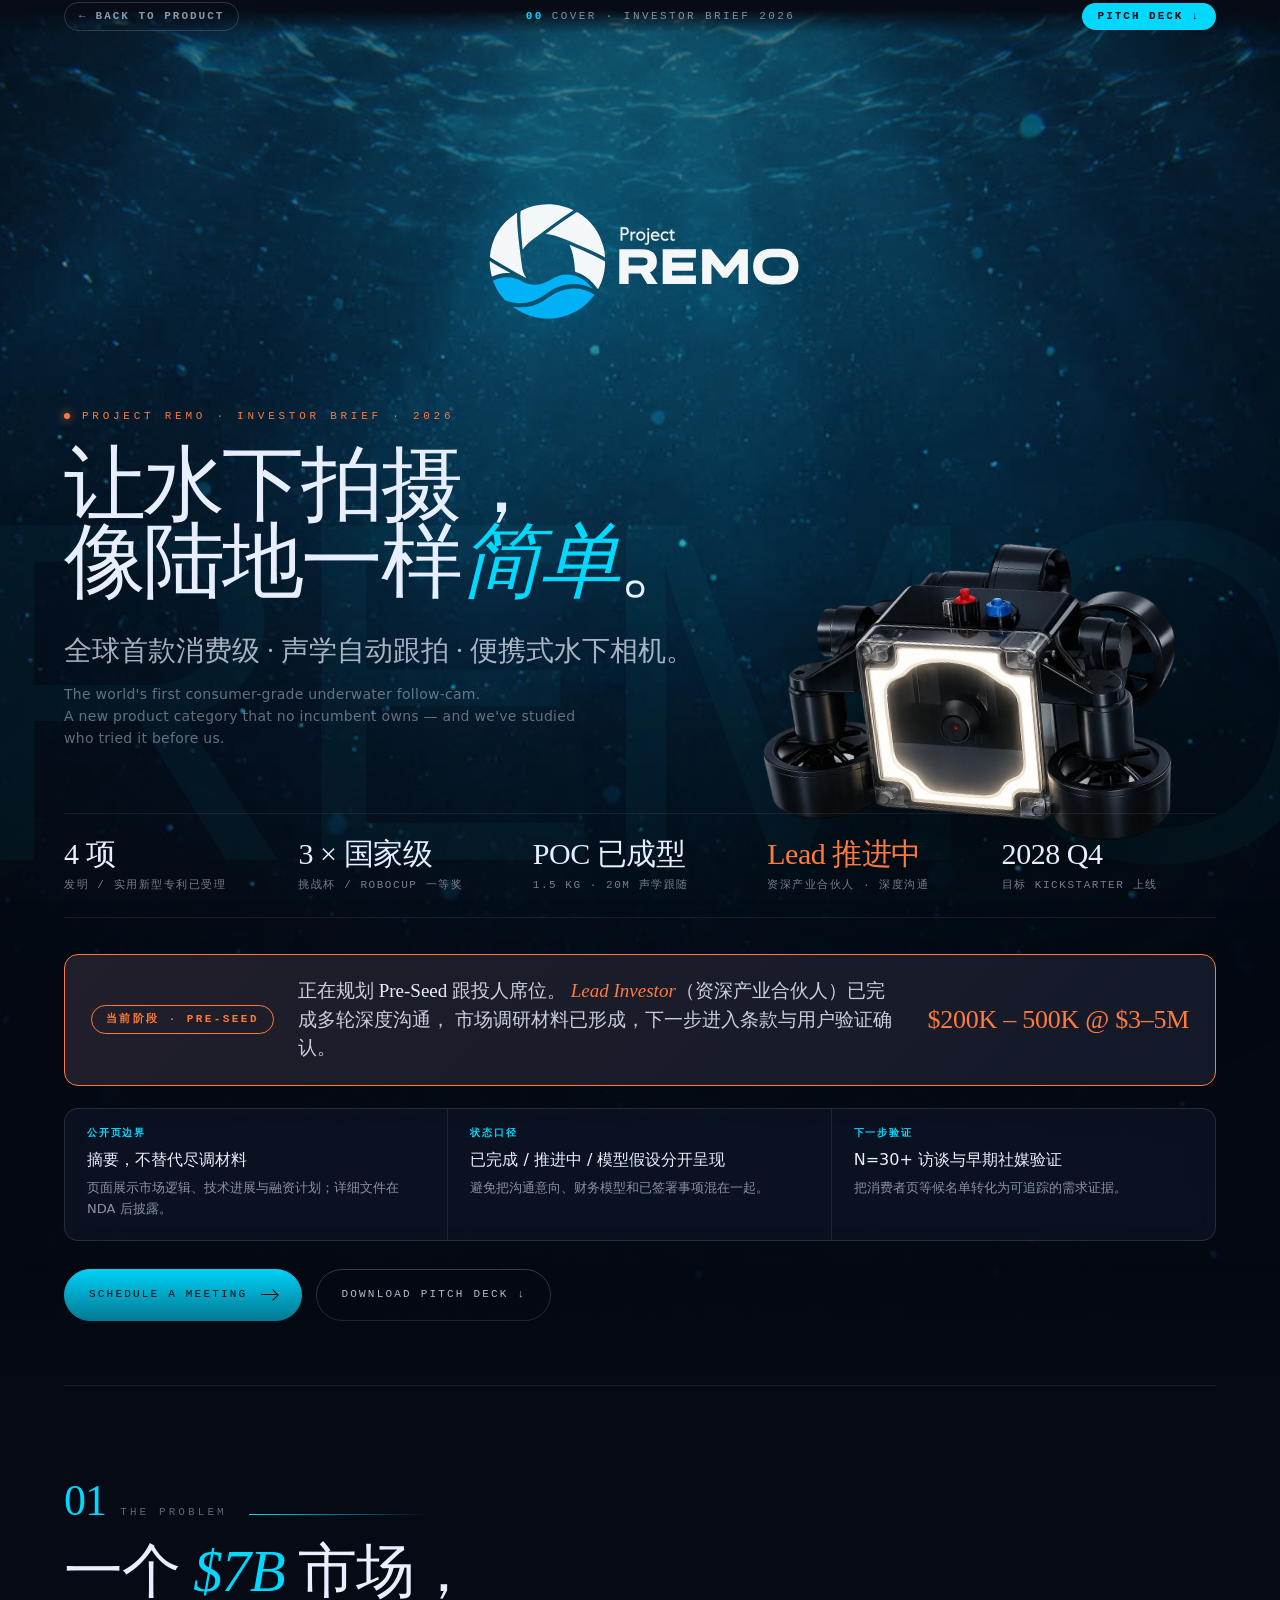
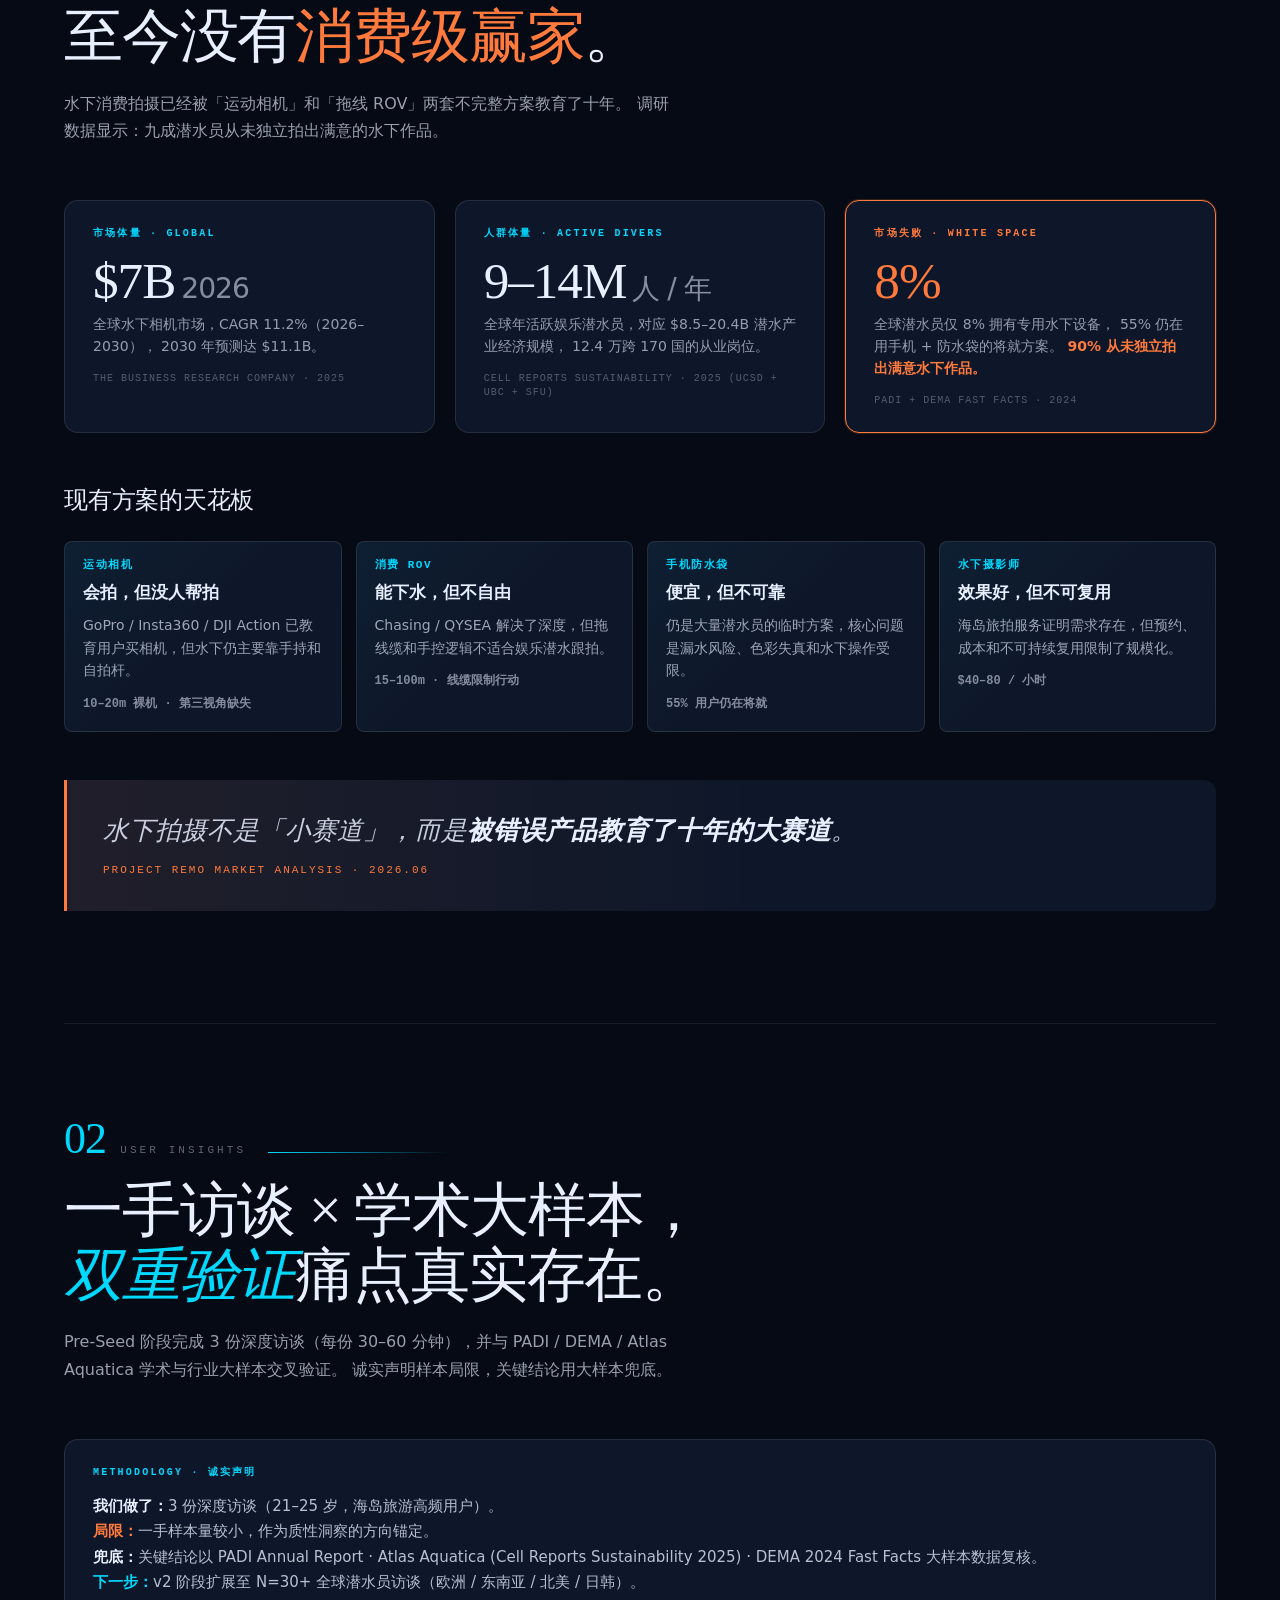
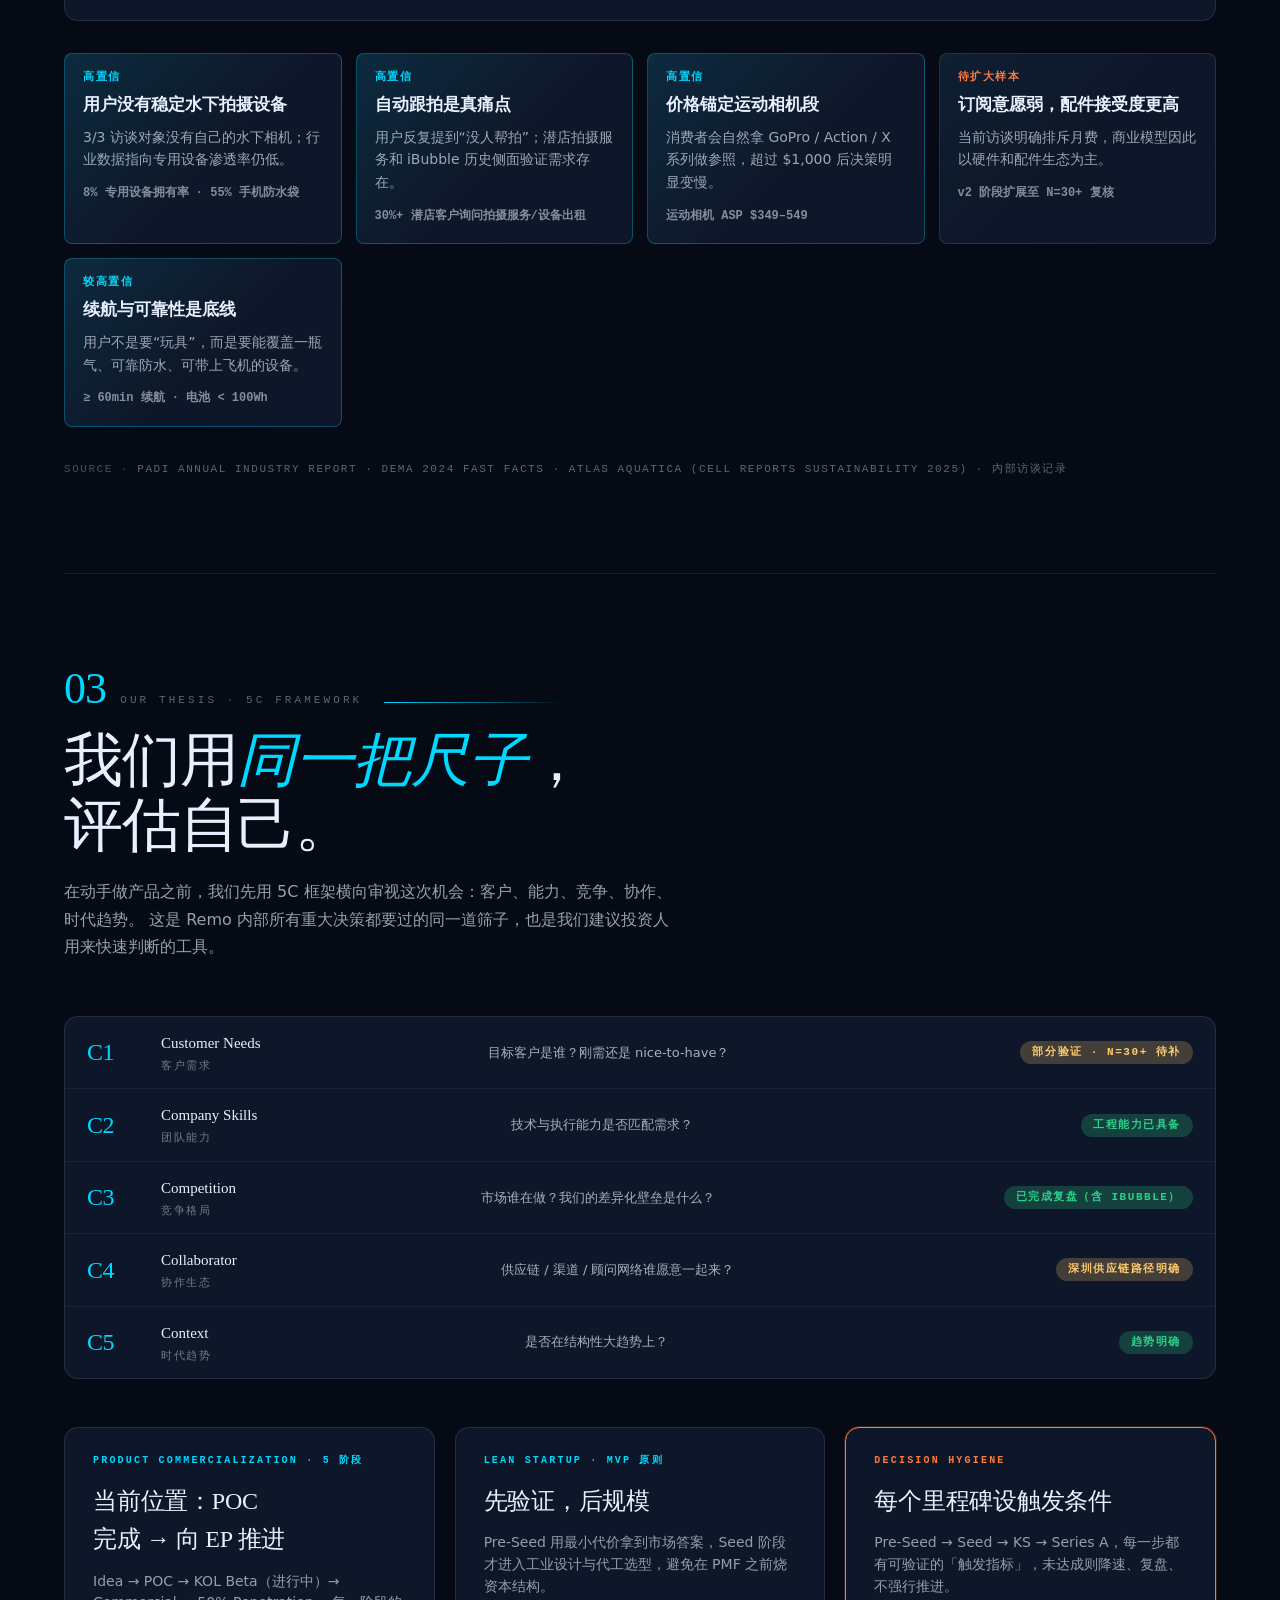
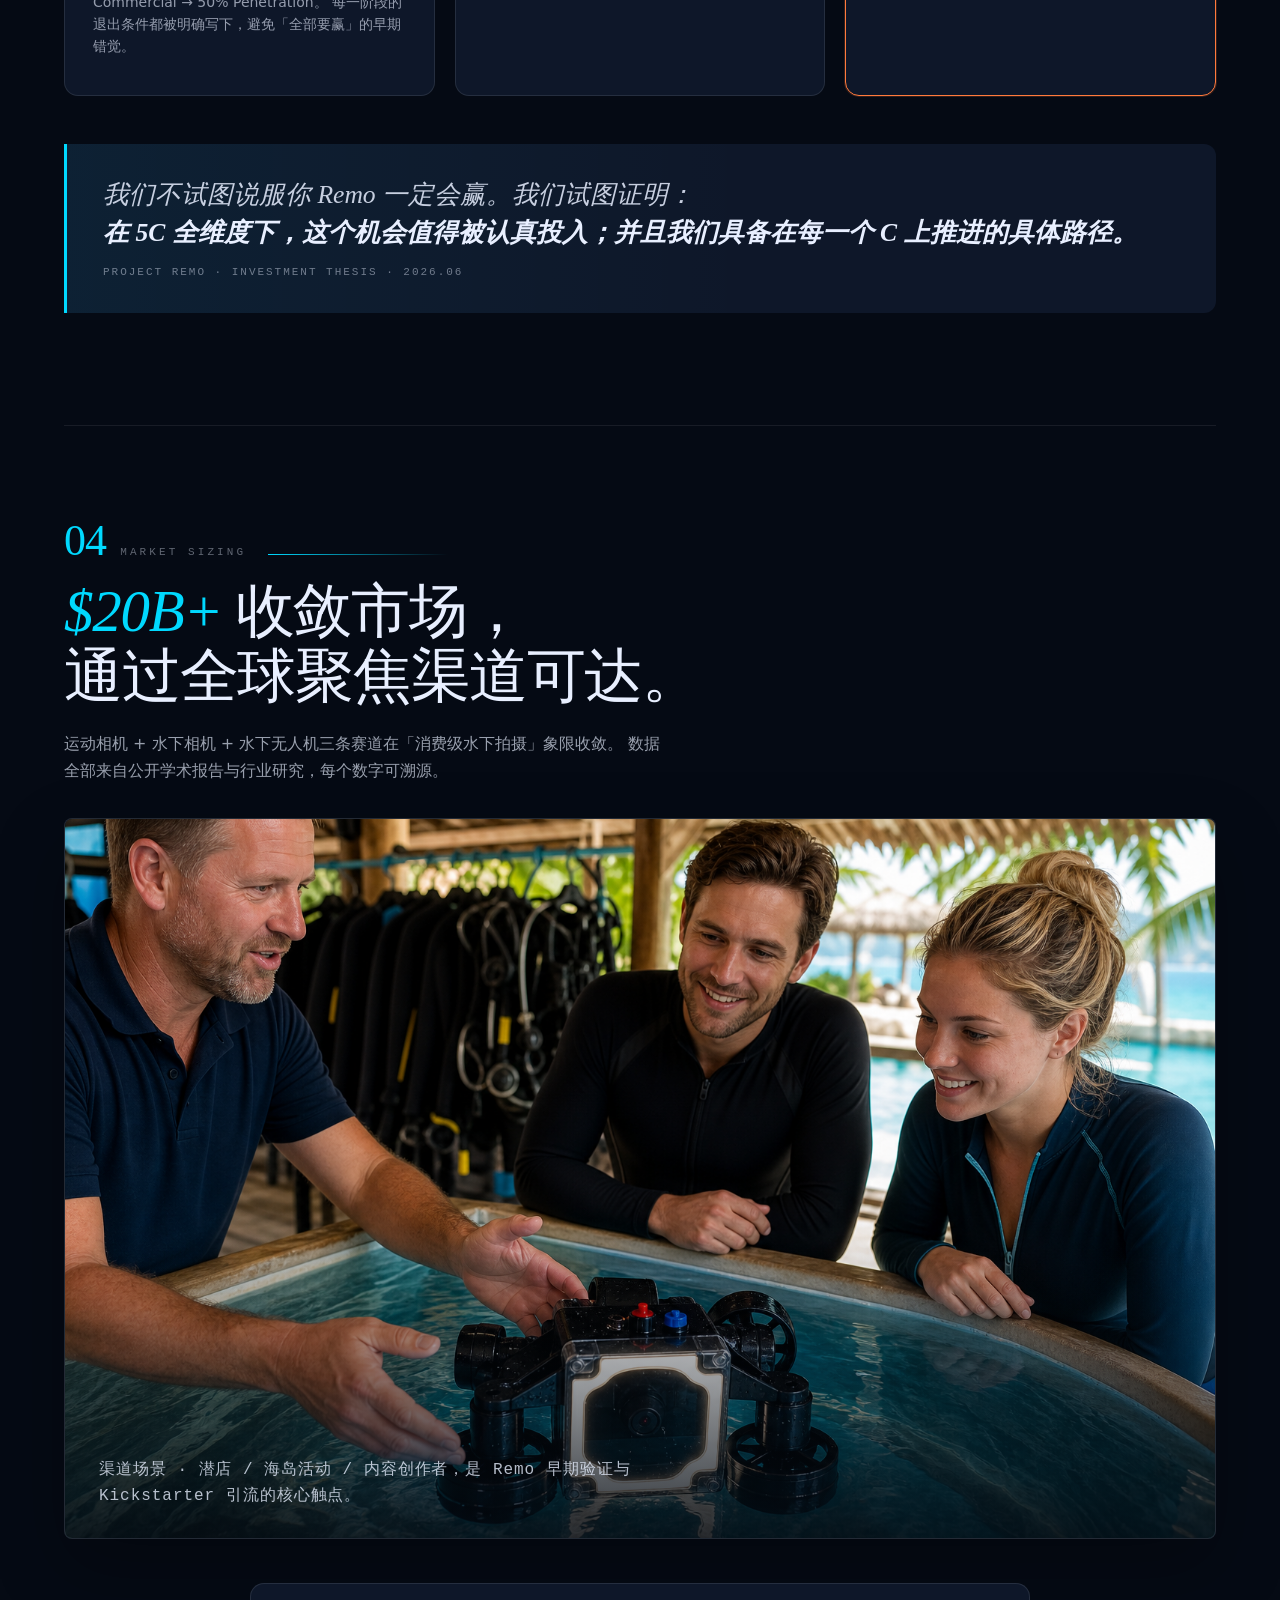
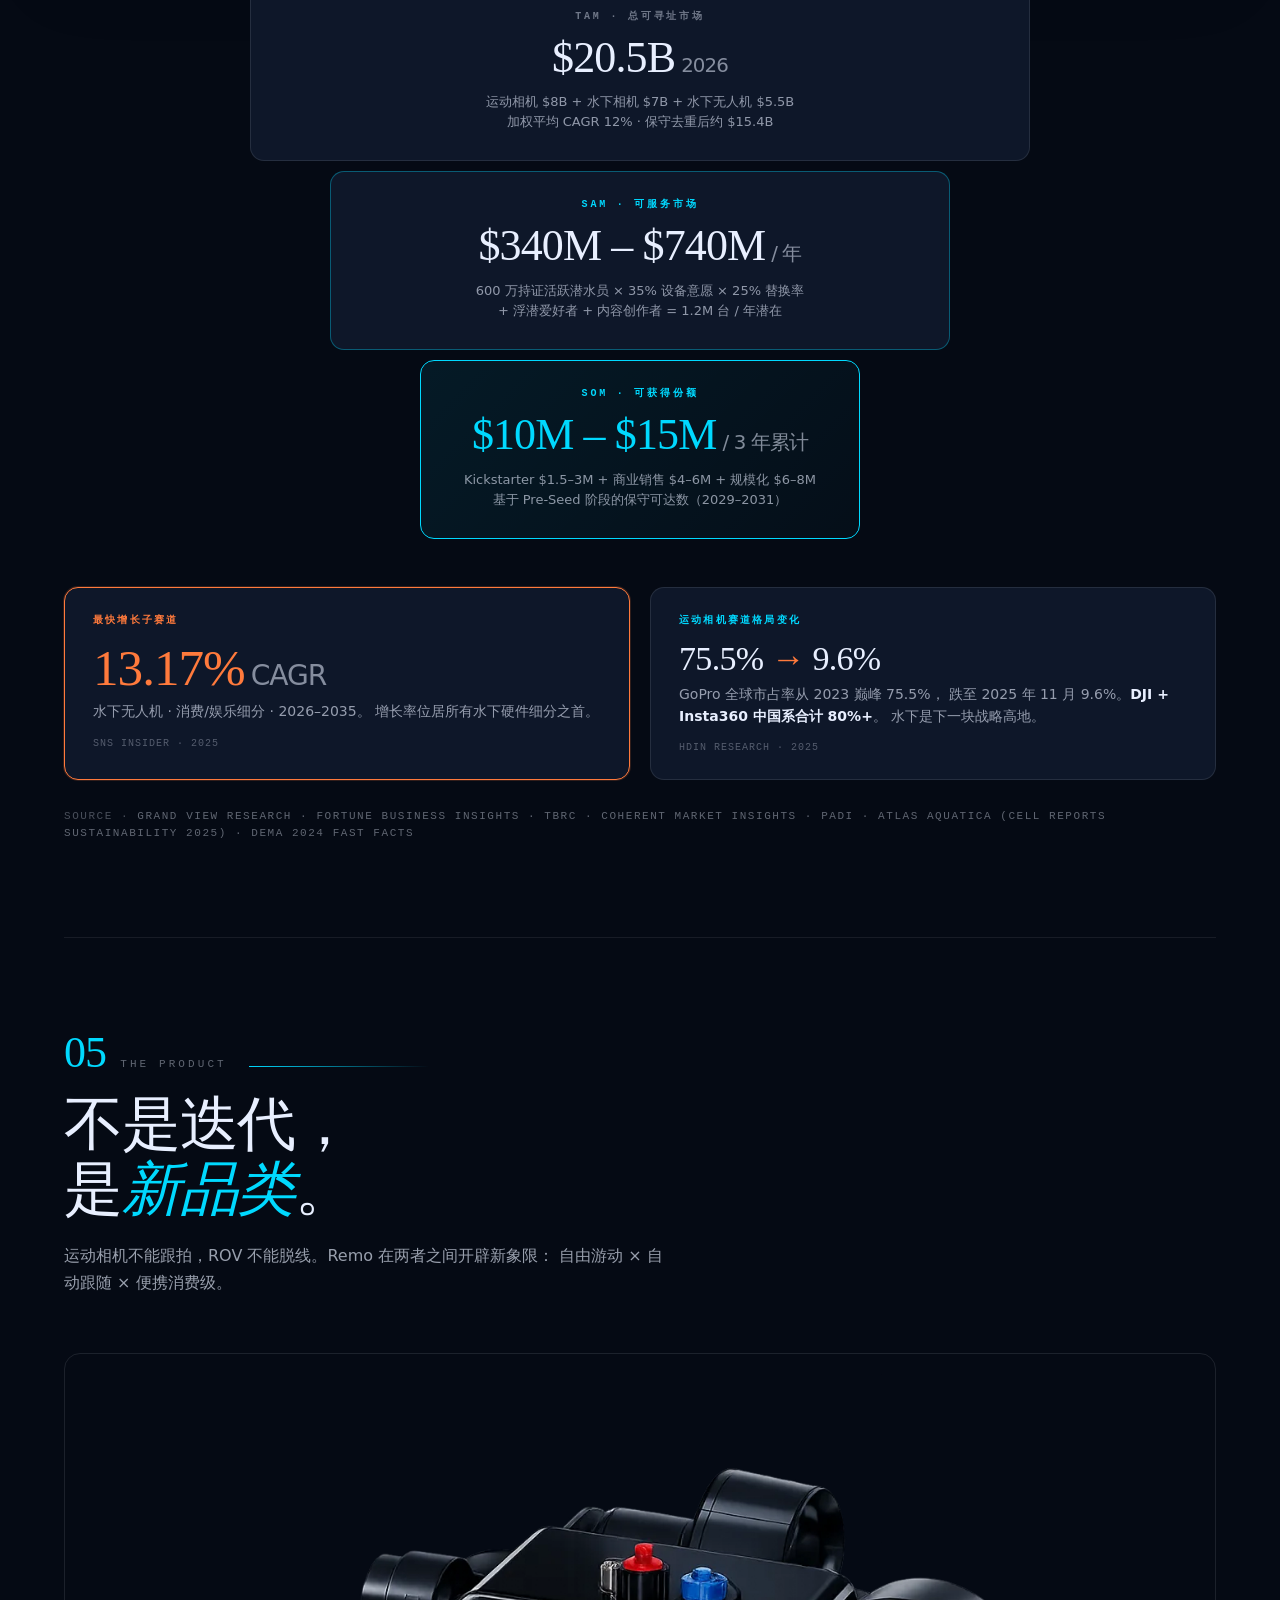
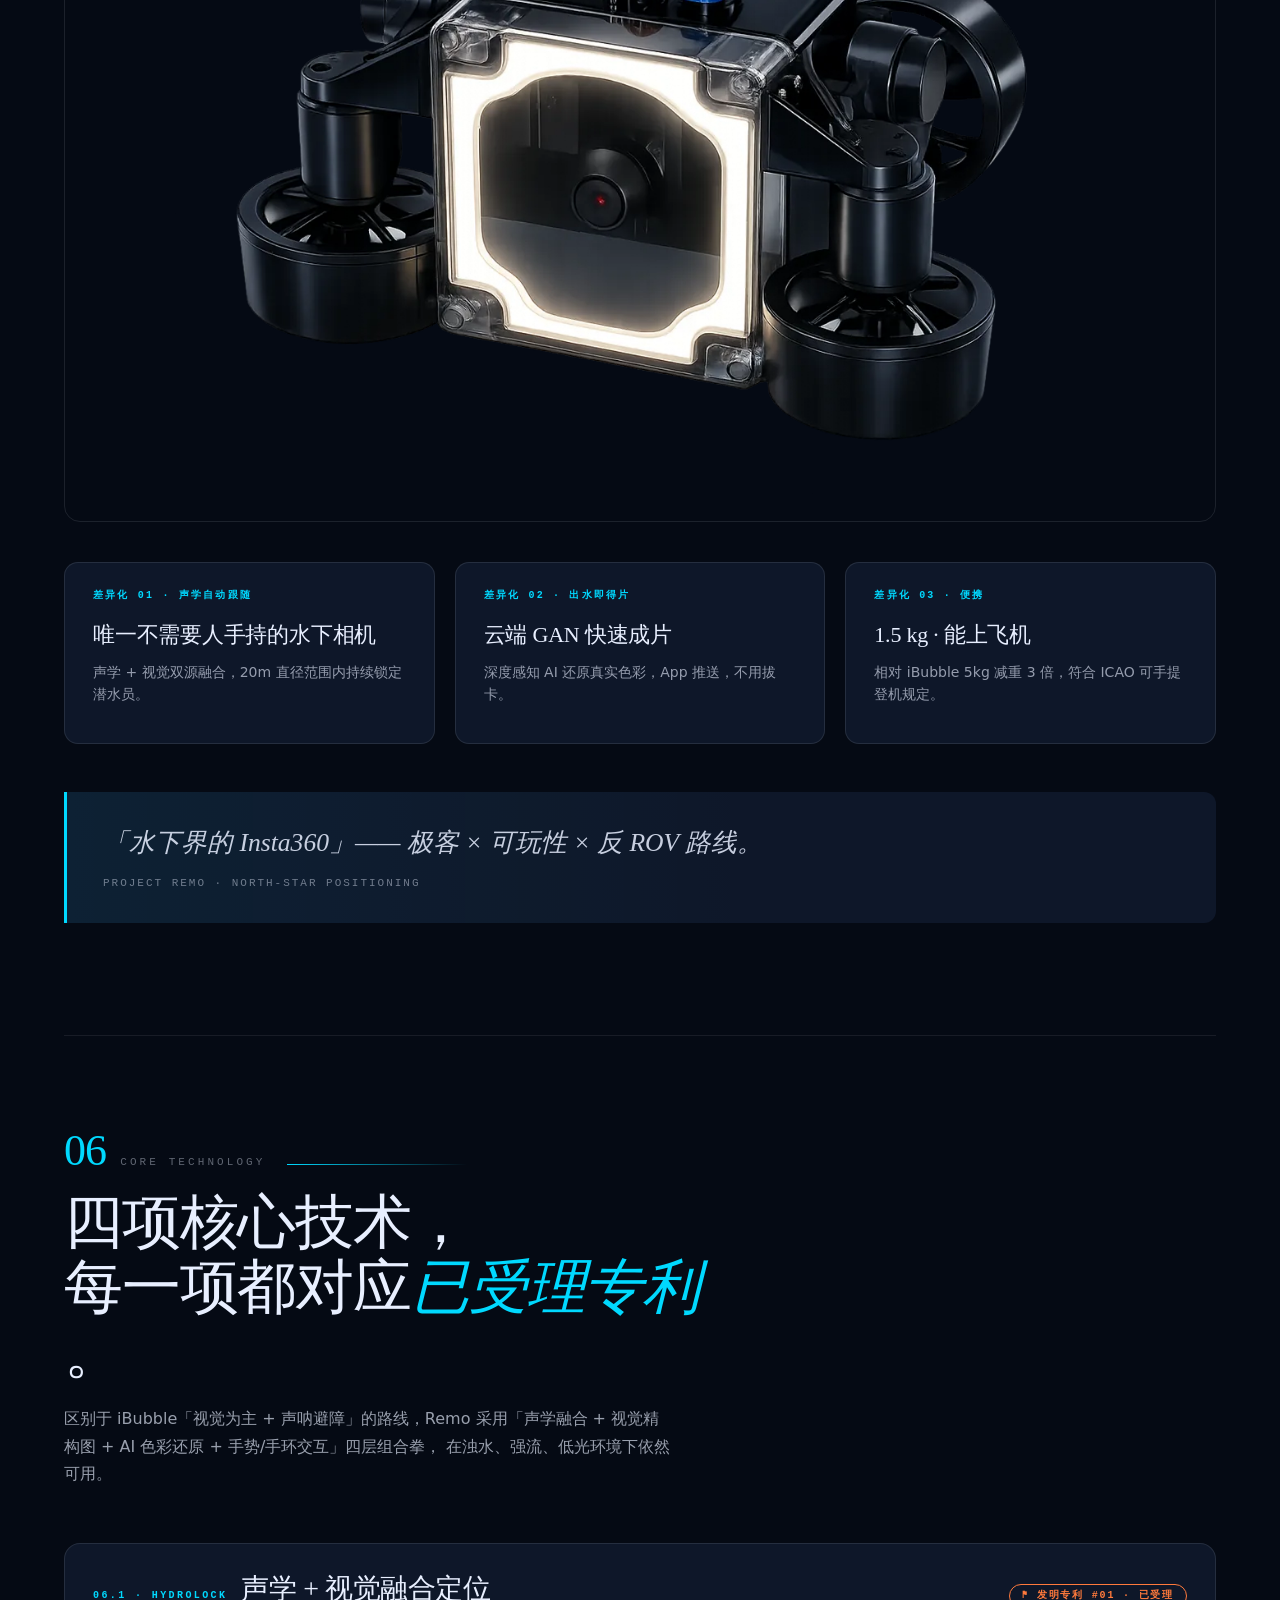
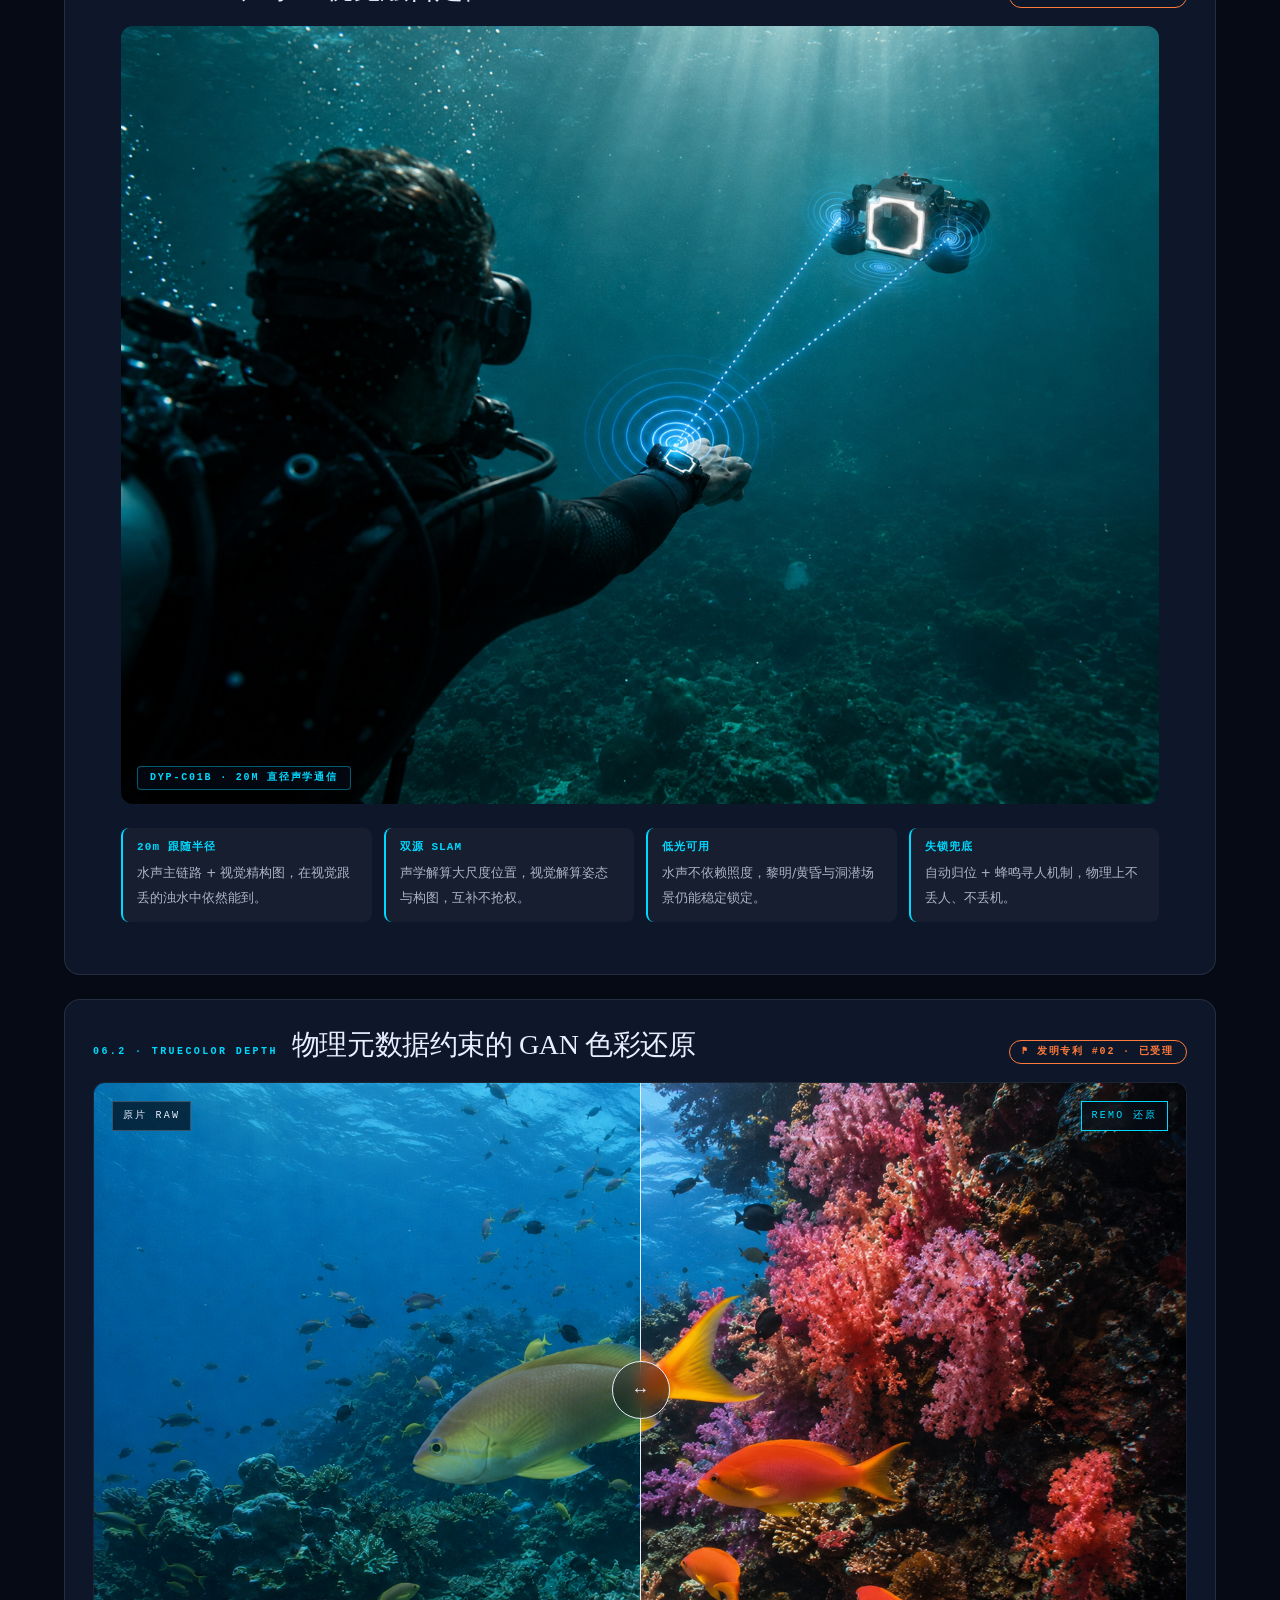
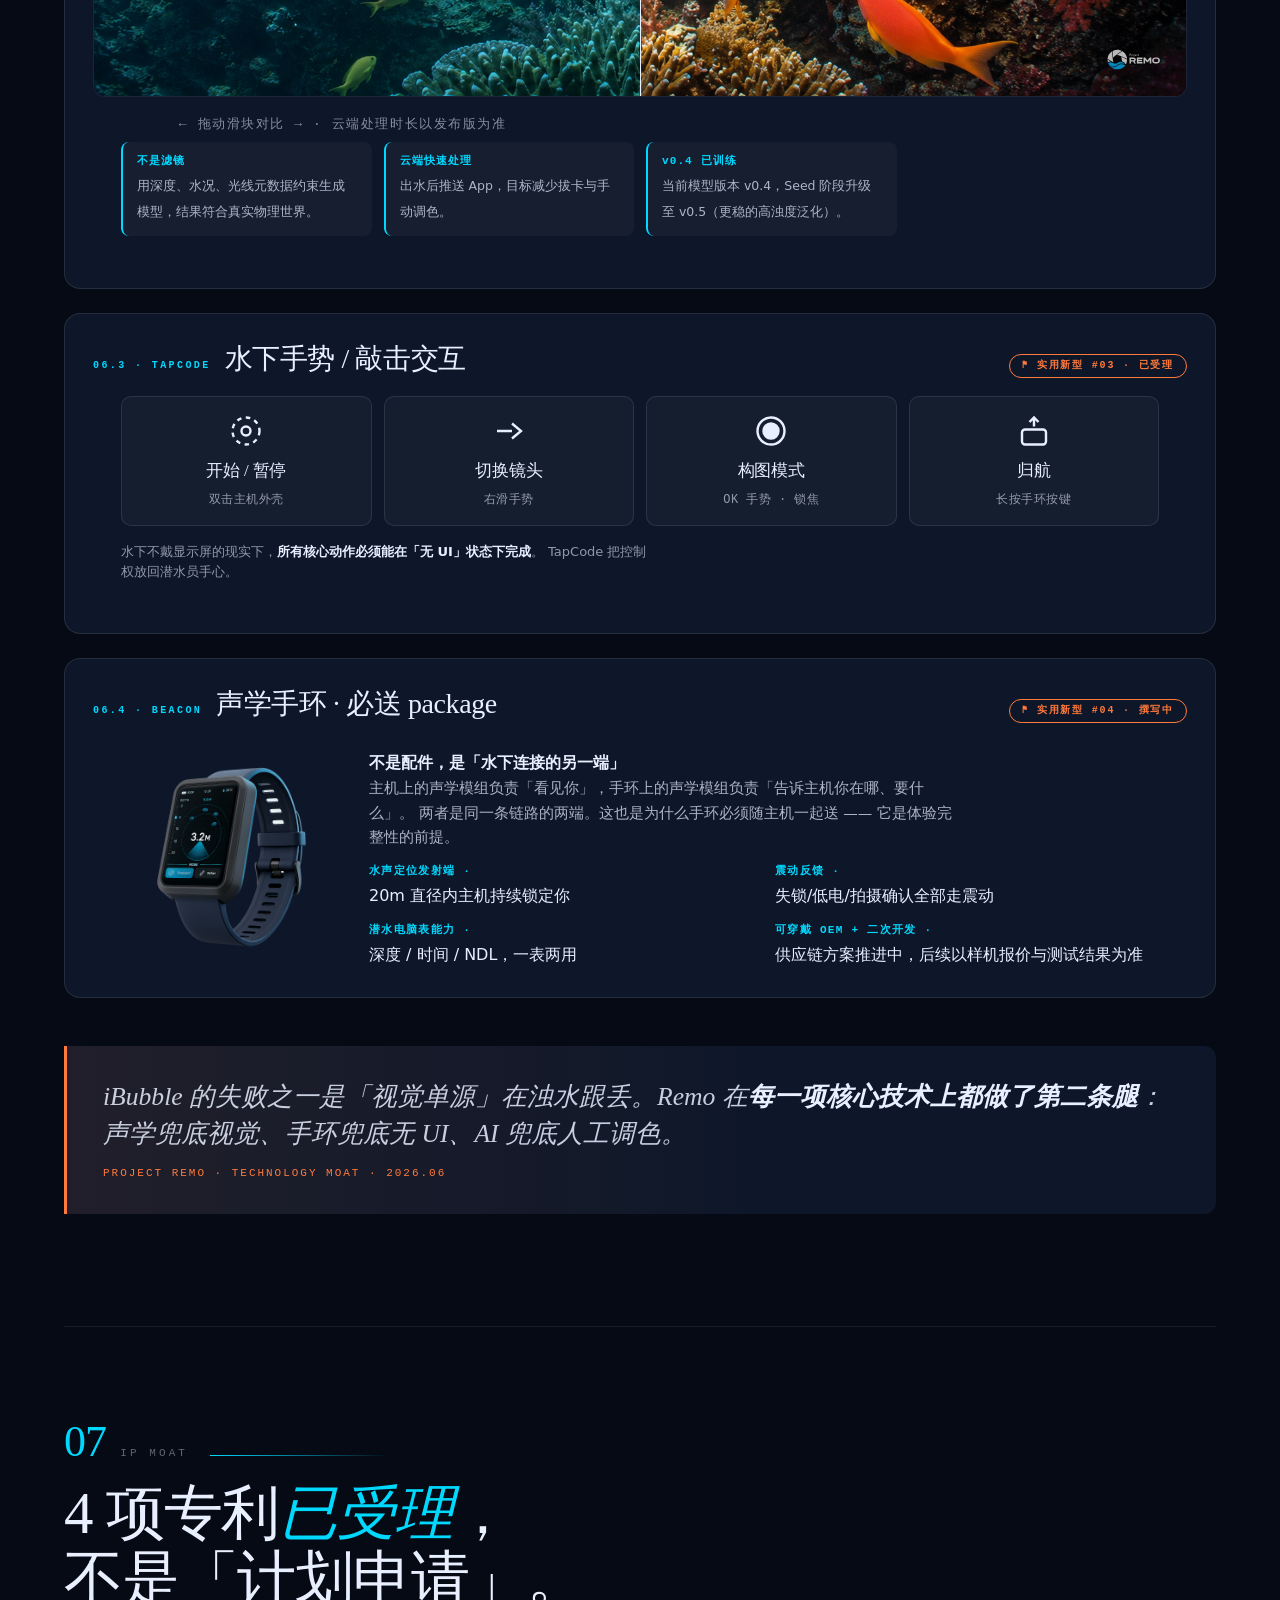
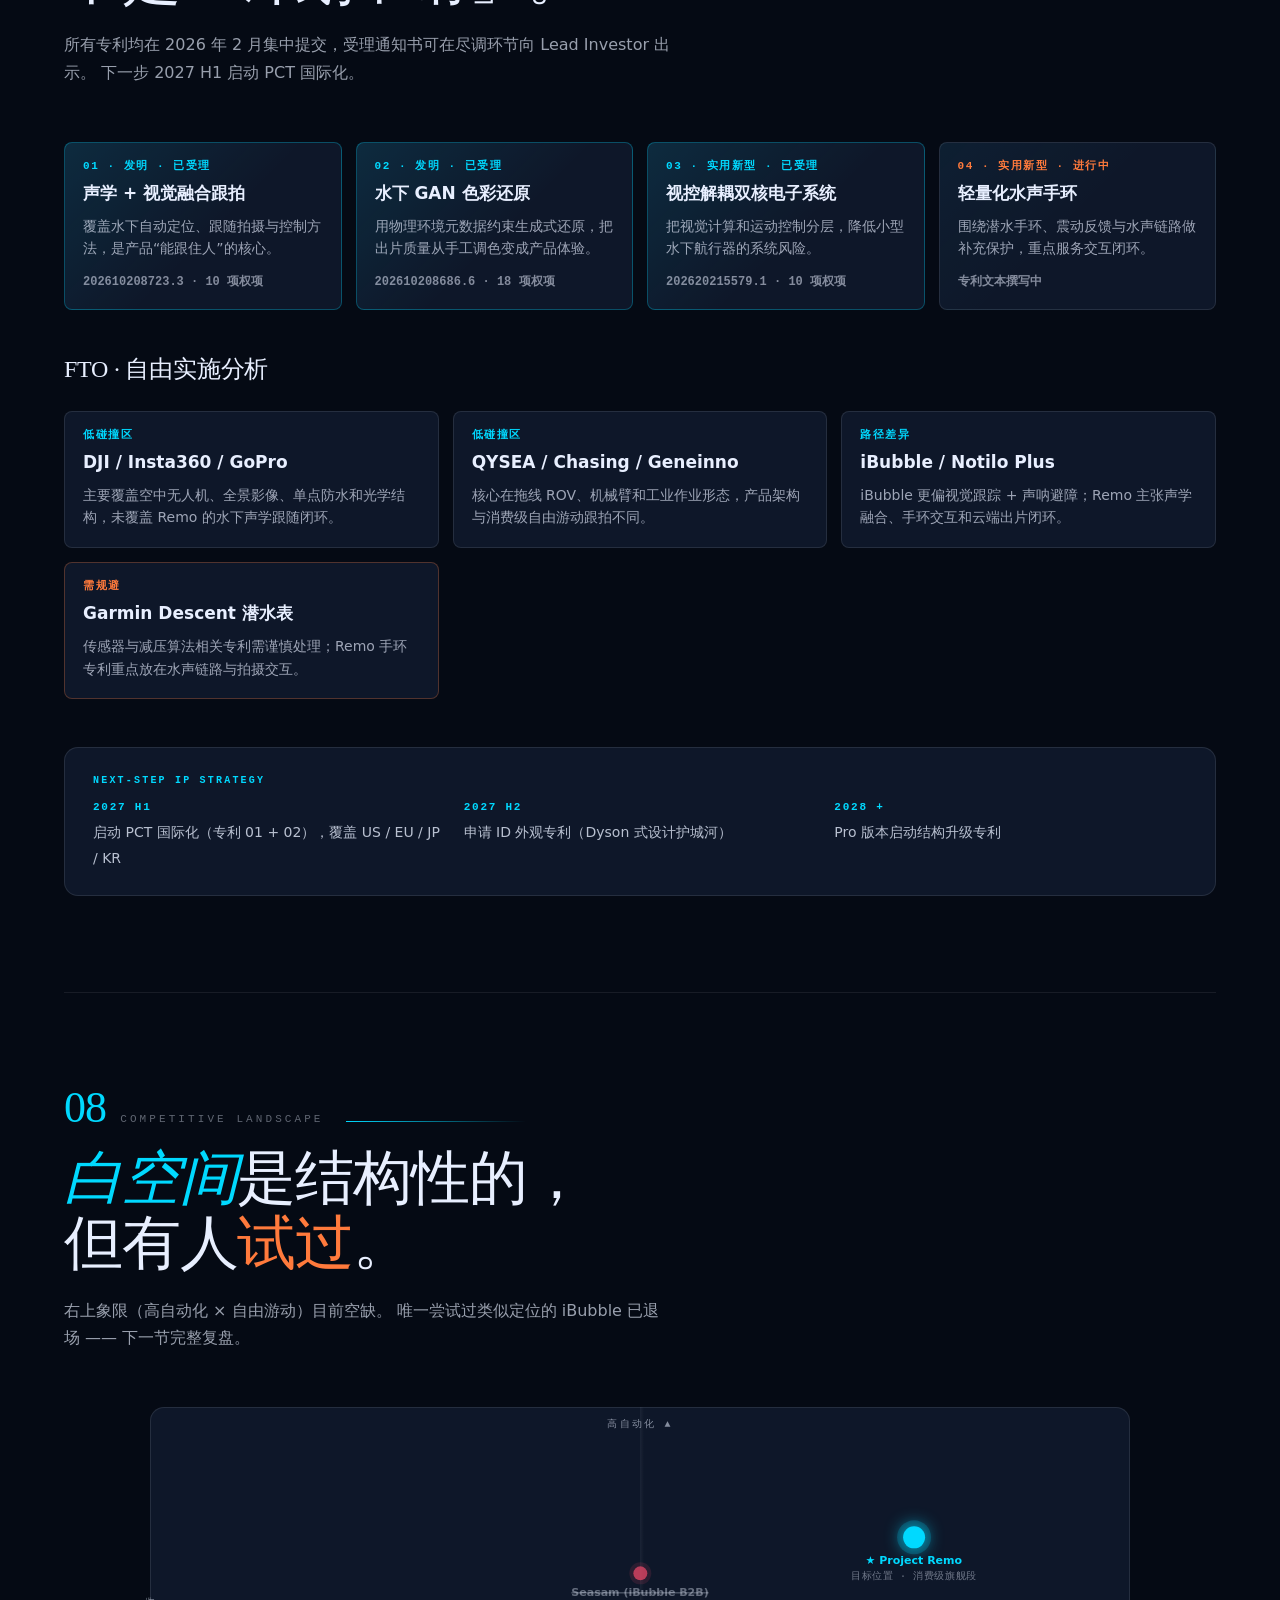
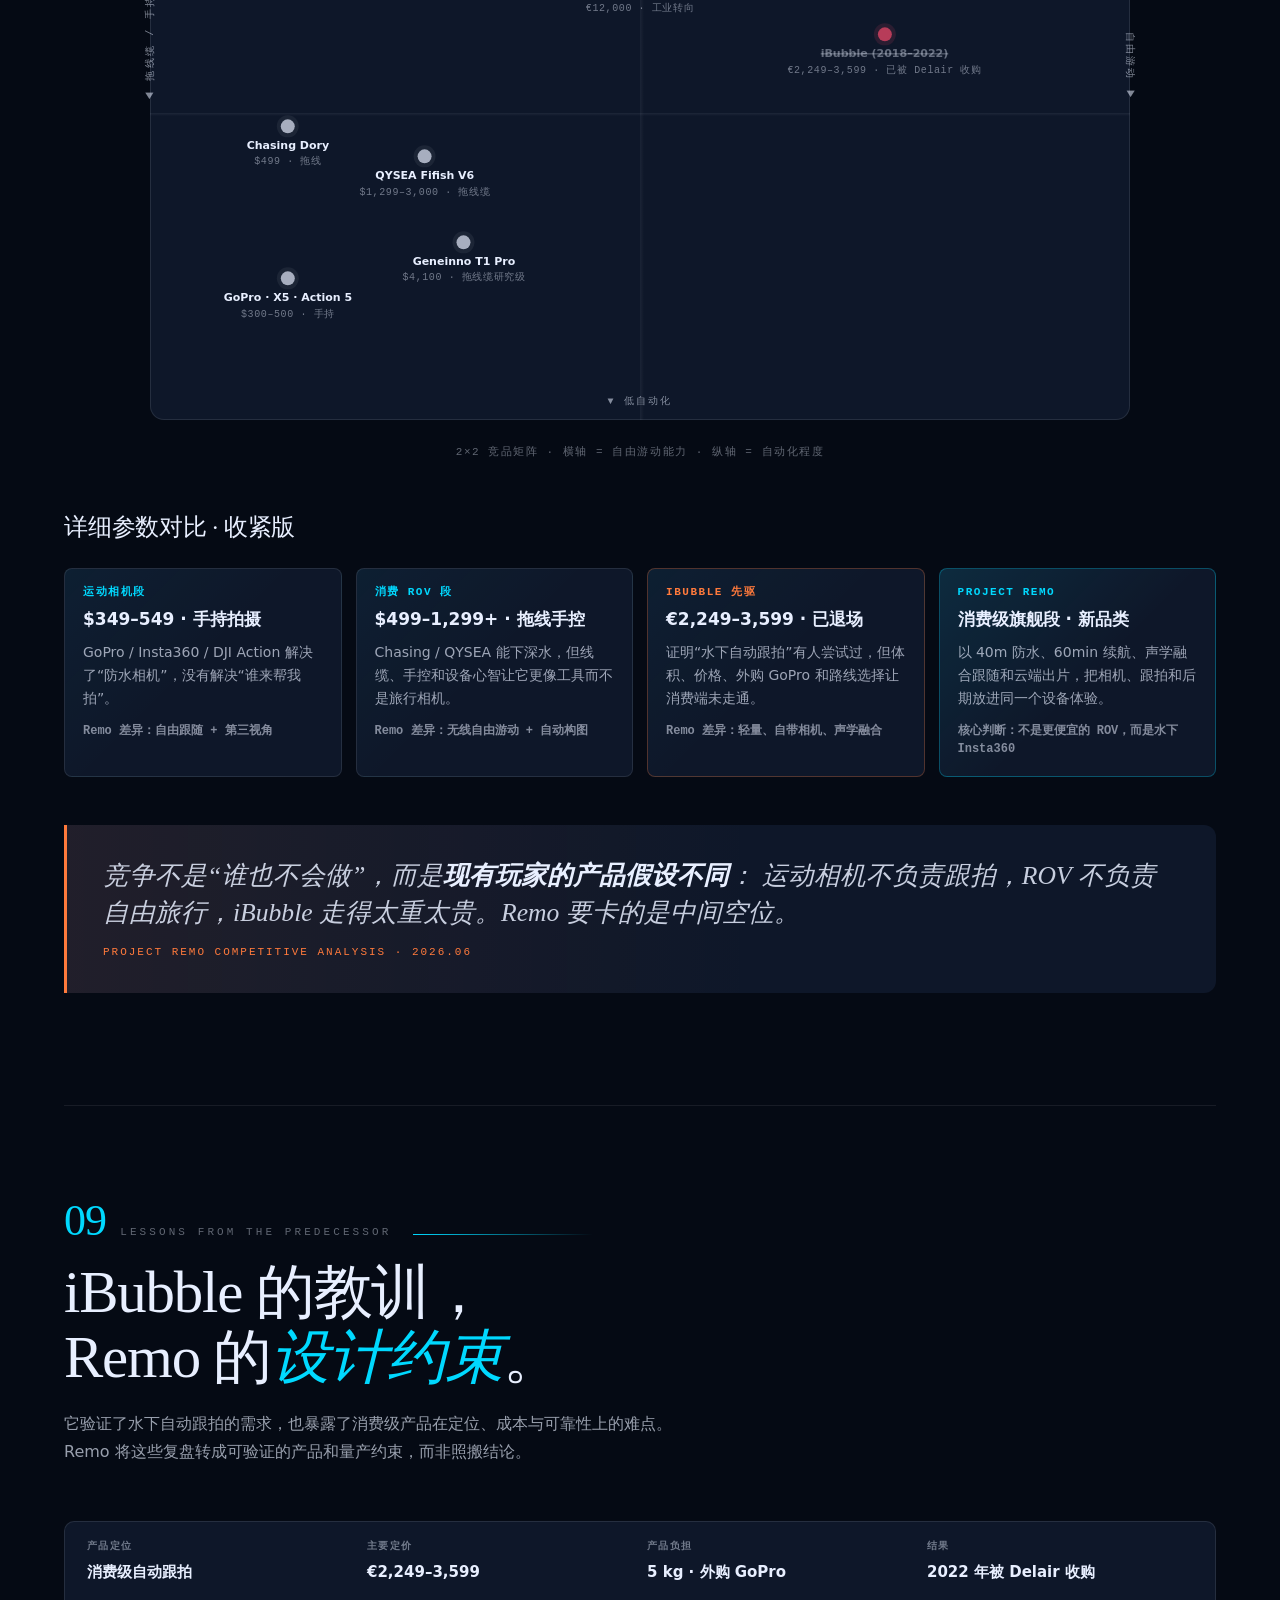
==== for-investors/index.html @ cfecabbf "Publish Project Remo web v2" ====
<!doctype html>
<html lang="zh-CN">
<head>
<meta charset="utf-8">
<meta name="viewport" content="width=device-width, initial-scale=1">
<meta name="theme-color" content="#050a14">
<title>Project Remo · 投资人介绍 · Pre-Seed 2026</title>
<meta name="description" content="Project Remo 投资人页 · 消费级水下自动跟拍相机 · Pre-Seed $200K-500K · 产业合伙人深度沟通中 · 2028 Kickstarter 目标">

<link rel="icon" type="image/svg+xml" sizes="any" href="../Logo/SVG/05-mark-black.svg">
<link rel="icon" type="image/png" sizes="192x192" href="../Logo/3x/05-mark-black@3x.png">
<link rel="apple-touch-icon" href="../Logo/3x/02-mark-color@3x.png">

<meta property="og:title" content="Project Remo · Investor Brief · Pre-Seed 2026">
<meta property="og:description" content="A new product category — consumer underwater follow-cam. Pre-Seed planning, market validation, and industrial partner conversations in progress.">
<meta property="og:image" content="../Logo/3x/01-lockup-color@3x.png">
<meta property="og:type" content="website">
<meta property="og:url" content="https://lumishadevoyager.github.io/Project-Remo-Web-v2/for-investors/">

<link rel="stylesheet" href="../site.css?v=v2-12">
<link rel="stylesheet" href="../investors.css?v=inv-8">
</head>
<body>

<!-- ─────────────────────────────────────────────────────────────
     INVESTOR TOPBAR · ← Back / chapter readout / Deck CTA
     ───────────────────────────────────────────────────────────── -->
<header class="topbar investor-bar" id="topbar">
  <a class="back-link" href="../">
    <span class="arrow-l">←</span>
    <span>Back to Product</span>
  </a>
  <div class="chapter-now" id="chapter-now">
    <b>00</b><span>Project Remo · Investor Brief</span>
  </div>
  <a class="deck-cta" href="mailto:lumishadev4yang@gmail.com?subject=Project%20Remo%20%C2%B7%20Pitch%20Deck%20Request">
    Pitch Deck <span>↓</span>
  </a>
</header>

<!-- ─────────────────────────────────────────────────────────────
     STICKY CHAPTER RAIL · 右侧悬浮 · 紧凑点列 + 悬停展开
     17 chapters (was 18) — Section 17 mentor deleted; 5C 前置
     ───────────────────────────────────────────────────────────── -->
<nav class="chapter-rail" id="chapter-rail" aria-label="chapter navigation">
  <a href="#cover"     data-num="00"><span class="dot"></span><span class="label"><span class="num">00</span>Cover</span></a>
  <a href="#problem"   data-num="01"><span class="dot"></span><span class="label"><span class="num">01</span>Problem</span></a>
  <a href="#insights"  data-num="02"><span class="dot"></span><span class="label"><span class="num">02</span>Insights</span></a>
  <a href="#thesis"    data-num="03"><span class="dot"></span><span class="label"><span class="num">03</span>Thesis · 5C</span></a>
  <a href="#market"    data-num="04"><span class="dot"></span><span class="label"><span class="num">04</span>Market</span></a>
  <a href="#product"   data-num="05"><span class="dot"></span><span class="label"><span class="num">05</span>Product</span></a>
  <a href="#tech"      data-num="06"><span class="dot"></span><span class="label"><span class="num">06</span>Technology</span></a>
  <a href="#ip"        data-num="07"><span class="dot"></span><span class="label"><span class="num">07</span>IP Moat</span></a>
  <a href="#compete"   data-num="08"><span class="dot"></span><span class="label"><span class="num">08</span>Competition</span></a>
  <a href="#ibubble"   data-num="09"><span class="dot"></span><span class="label"><span class="num">09</span>iBubble</span></a>
  <a href="#business"  data-num="10"><span class="dot"></span><span class="label"><span class="num">10</span>Business</span></a>
  <a href="#gtm"       data-num="11"><span class="dot"></span><span class="label"><span class="num">11</span>GTM</span></a>
  <a href="#traction"  data-num="12"><span class="dot"></span><span class="label"><span class="num">12</span>Traction</span></a>
  <a href="#financial" data-num="13"><span class="dot"></span><span class="label"><span class="num">13</span>Financial</span></a>
  <a href="#ask"       data-num="14"><span class="dot"></span><span class="label"><span class="num">14</span>The Ask</span></a>
  <a href="#team"      data-num="15"><span class="dot"></span><span class="label"><span class="num">15</span>Team</span></a>
  <a href="#closing"   data-num="16"><span class="dot"></span><span class="label"><span class="num">16</span>Closing</span></a>
</nav>

<main>

<!-- ═══════════════════════════════════════════════════════════════════
     SECTION 1 · COVER HERO
     ═══════════════════════════════════════════════════════════════════ -->
<section class="inv-cover wrap" id="cover" data-chapter="00" data-chapter-name="Cover · Investor Brief 2026">
  <div class="wordmark-bg" aria-hidden="true">REMO</div>

  <!-- 顶部居中 Logo Lockup -->
  <div class="inv-cover-toplogo">
    <img class="inv-hero-logo" src="../Logo/SVG/03-lockup-white.svg"
         alt="Project Remo"
         onerror="this.onerror=null;this.src='../Logo/3x/03-lockup-white@3x.png';">
  </div>

  <!-- 游动特效 Hero 主图 —— 位置/比例参照消费者页 .hero-product -->
  <div class="inv-hero-product" aria-hidden="true">
    <picture>
      <source type="image/webp" srcset="../Image/Hero主体图.webp">
      <img src="../Image/Hero主体图.png"
           alt=""
           decoding="async"
           fetchpriority="high">
    </picture>
  </div>

  <div class="cover-headline">
    <div class="cover-headline-text">
      <p class="cover-eyebrow"><span class="dot"></span>Project Remo · Investor Brief · 2026</p>
      <h1>
        让水下拍摄，<br>
        像陆地一样<em>简单</em>。
      </h1>
      <p class="cover-sub">
        全球首款消费级 · 声学自动跟拍 · 便携式水下相机。
      </p>
      <p class="cover-sub-en">
        The world's first consumer-grade underwater follow-cam.<br>
        A new product category that no incumbent owns — and we've studied who tried it before us.
      </p>
    </div>
  </div>

  <div class="cover-metrics">
    <div class="metric">
      <div class="v">4 项</div>
      <div class="k">发明 / 实用新型专利已受理</div>
    </div>
    <div class="metric">
      <div class="v">3 × 国家级</div>
      <div class="k">挑战杯 / RoboCup 一等奖</div>
    </div>
    <div class="metric">
      <div class="v">POC 已成型</div>
      <div class="k">1.5 kg · 20m 声学跟随</div>
    </div>
    <div class="metric hl">
      <div class="v">Lead 推进中</div>
      <div class="k">资深产业合伙人 · 深度沟通</div>
    </div>
    <div class="metric">
      <div class="v">2028 Q4</div>
      <div class="k">目标 Kickstarter 上线</div>
    </div>
  </div>

  <div>
    <div class="stage-banner">
      <span class="stage-tag">当前阶段 · Pre-Seed</span>
      <div class="stage-copy">
        正在规划 <b>Pre-Seed</b> 跟投人席位。
        <em>Lead Investor</em>（资深产业合伙人）已完成多轮深度沟通，
        市场调研材料已形成，下一步进入条款与用户验证确认。
      </div>
      <div class="stage-amt">$200K&nbsp;–&nbsp;500K&nbsp;@&nbsp;$3–5M</div>
    </div>

    <div class="investor-disclosure-grid">
      <div>
        <span>公开页边界</span>
        <strong>摘要，不替代尽调材料</strong>
        <p>页面展示市场逻辑、技术进展与融资计划；详细文件在 NDA 后披露。</p>
      </div>
      <div>
        <span>状态口径</span>
        <strong>已完成 / 推进中 / 模型假设分开呈现</strong>
        <p>避免把沟通意向、财务模型和已签署事项混在一起。</p>
      </div>
      <div>
        <span>下一步验证</span>
        <strong>N=30+ 访谈与早期社媒验证</strong>
        <p>把消费者页等候名单转化为可追踪的需求证据。</p>
      </div>
    </div>

    <div class="cover-actions">
      <a class="btn primary" href="mailto:lumishadev4yang@gmail.com?subject=Project%20Remo%20%C2%B7%20Pre-Seed%20Meeting">
        <span>Schedule a Meeting</span><span class="arrow"></span>
      </a>
      <a class="btn" href="mailto:lumishadev4yang@gmail.com?subject=Project%20Remo%20%C2%B7%20Pitch%20Deck">
        <span>Download Pitch Deck ↓</span>
      </a>
    </div>
  </div>
</section>

<!-- ═══════════════════════════════════════════════════════════════════
     SECTION 2 · THE PROBLEM
     ═══════════════════════════════════════════════════════════════════ -->
<section class="inv-sec wrap" id="problem" data-chapter="01" data-chapter-name="The Problem">
  <header class="inv-head reveal">
    <span class="crumb"><b>01</b>The Problem<span class="crumb-progress"></span></span>
    <h2>一个 <em>$7B</em> 市场，<br>至今没有<strong>消费级赢家</strong>。</h2>
    <p class="inv-lead">
      水下消费拍摄已经被「运动相机」和「拖线 ROV」两套不完整方案教育了十年。
      调研数据显示：九成潜水员从未独立拍出满意的水下作品。
    </p>
  </header>

  <div class="dc-grid-3 reveal">
    <div class="dc">
      <div class="dc-tag">市场体量 · GLOBAL</div>
      <div class="dc-num">$7B<span class="unit">2026</span></div>
      <p class="dc-sub">
        全球水下相机市场，CAGR 11.2%（2026–2030），
        2030 年预测达 $11.1B。
      </p>
      <div class="dc-src">The Business Research Company · 2025</div>
    </div>

    <div class="dc">
      <div class="dc-tag">人群体量 · ACTIVE DIVERS</div>
      <div class="dc-num">9–14M<span class="unit">人 / 年</span></div>
      <p class="dc-sub">
        全球年活跃娱乐潜水员，对应 $8.5–20.4B 潜水产业经济规模，
        12.4 万跨 170 国的从业岗位。
      </p>
      <div class="dc-src">Cell Reports Sustainability · 2025 (UCSD + UBC + SFU)</div>
    </div>

    <div class="dc hl">
      <div class="dc-tag">市场失败 · WHITE SPACE</div>
      <div class="dc-num">8%</div>
      <p class="dc-sub">
        全球潜水员仅 8% 拥有专用水下设备，
        55% 仍在用手机 + 防水袋的将就方案。
        <b style="color:var(--alert-orange)">90% 从未独立拍出满意水下作品。</b>
      </p>
      <div class="dc-src">PADI + DEMA Fast Facts · 2024</div>
    </div>
  </div>

  <div class="gap-lg reveal">
    <h3 class="inv-sub-h3">现有方案的天花板</h3>
    <div class="gap-cards">
      <article class="gap-card">
        <span>运动相机</span>
        <b>会拍，但没人帮拍</b>
        <p>GoPro / Insta360 / DJI Action 已教育用户买相机，但水下仍主要靠手持和自拍杆。</p>
        <em>10–20m 裸机 · 第三视角缺失</em>
      </article>
      <article class="gap-card">
        <span>消费 ROV</span>
        <b>能下水，但不自由</b>
        <p>Chasing / QYSEA 解决了深度，但拖线缆和手控逻辑不适合娱乐潜水跟拍。</p>
        <em>15–100m · 线缆限制行动</em>
      </article>
      <article class="gap-card">
        <span>手机防水袋</span>
        <b>便宜，但不可靠</b>
        <p>仍是大量潜水员的临时方案，核心问题是漏水风险、色彩失真和水下操作受限。</p>
        <em>55% 用户仍在将就</em>
      </article>
      <article class="gap-card">
        <span>水下摄影师</span>
        <b>效果好，但不可复用</b>
        <p>海岛旅拍服务证明需求存在，但预约、成本和不可持续复用限制了规模化。</p>
        <em>$40–80 / 小时</em>
      </article>
    </div>
  </div>

  <div class="callout warn">
    水下拍摄不是「小赛道」，而是<b style="color:var(--light)">被错误产品教育了十年的大赛道</b>。
    <cite>Project Remo Market Analysis · 2026.06</cite>
  </div>
</section>

<!-- ═══════════════════════════════════════════════════════════════════
     SECTION 3 · USER INSIGHTS
     ═══════════════════════════════════════════════════════════════════ -->
<section class="inv-sec wrap" id="insights" data-chapter="02" data-chapter-name="User Insights">
  <header class="inv-head reveal">
    <span class="crumb"><b>02</b>User Insights<span class="crumb-progress"></span></span>
    <h2>一手访谈 × 学术大样本，<br><em>双重验证</em>痛点真实存在。</h2>
    <p class="inv-lead">
      Pre-Seed 阶段完成 3 份深度访谈（每份 30–60 分钟），并与 PADI / DEMA / Atlas Aquatica 学术与行业大样本交叉验证。
      诚实声明样本局限，关键结论用大样本兜底。
    </p>
  </header>

  <div class="dc reveal" style="margin-bottom:32px;">
    <div class="dc-tag">METHODOLOGY · 诚实声明</div>
    <p class="dc-sub" style="margin:0;font-size:15px;line-height:1.7;color:rgba(232,239,255,0.78);">
      <b style="color:var(--light)">我们做了：</b>3 份深度访谈（21–25 岁，海岛旅游高频用户）。<br>
      <b style="color:var(--alert-orange)">局限：</b>一手样本量较小，作为质性洞察的方向锚定。<br>
      <b style="color:var(--light)">兜底：</b>关键结论以 PADI Annual Report · Atlas Aquatica (Cell Reports Sustainability 2025) ·
      DEMA 2024 Fast Facts 大样本数据复核。<br>
      <b style="color:var(--accent)">下一步：</b>v2 阶段扩展至 N=30+ 全球潜水员访谈（欧洲 / 东南亚 / 北美 / 日韩）。
    </p>
  </div>

  <div class="evidence-grid reveal">
    <article class="evidence-card high">
      <span>高置信</span>
      <b>用户没有稳定水下拍摄设备</b>
      <p>3/3 访谈对象没有自己的水下相机；行业数据指向专用设备渗透率仍低。</p>
      <em>8% 专用设备拥有率 · 55% 手机防水袋</em>
    </article>
    <article class="evidence-card high">
      <span>高置信</span>
      <b>自动跟拍是真痛点</b>
      <p>用户反复提到“没人帮拍”；潜店拍摄服务和 iBubble 历史侧面验证需求存在。</p>
      <em>30%+ 潜店客户询问拍摄服务/设备出租</em>
    </article>
    <article class="evidence-card high">
      <span>高置信</span>
      <b>价格锚定运动相机段</b>
      <p>消费者会自然拿 GoPro / Action / X 系列做参照，超过 $1,000 后决策明显变慢。</p>
      <em>运动相机 ASP $349–549</em>
    </article>
    <article class="evidence-card mid">
      <span>待扩大样本</span>
      <b>订阅意愿弱，配件接受度更高</b>
      <p>当前访谈明确排斥月费，商业模型因此以硬件和配件生态为主。</p>
      <em>v2 阶段扩展至 N=30+ 复核</em>
    </article>
    <article class="evidence-card high">
      <span>较高置信</span>
      <b>续航与可靠性是底线</b>
      <p>用户不是要“玩具”，而是要能覆盖一瓶气、可靠防水、可带上飞机的设备。</p>
      <em>≥ 60min 续航 · 电池 &lt; 100Wh</em>
    </article>
  </div>

  <p class="inv-cap src gap-md reveal">
    PADI Annual Industry Report · DEMA 2024 Fast Facts · Atlas Aquatica (Cell Reports Sustainability 2025) · 内部访谈记录
  </p>
</section>

<!-- ═══════════════════════════════════════════════════════════════════
     SECTION 3.5 · INVESTMENT THESIS · 5C FRAMEWORK
     —— 从原 17 移过来的 5C 框架，作为「我们如何评估这次机会」
     ═══════════════════════════════════════════════════════════════════ -->
<section class="inv-sec wrap" id="thesis" data-chapter="03" data-chapter-name="Our Investment Thesis">
  <header class="inv-head reveal">
    <span class="crumb"><b>03</b>Our Thesis · 5C Framework<span class="crumb-progress"></span></span>
    <h2>我们用<em>同一把尺子</em>，<br>评估自己。</h2>
    <p class="inv-lead">
      在动手做产品之前，我们先用 5C 框架横向审视这次机会：客户、能力、竞争、协作、时代趋势。
      这是 Remo 内部所有重大决策都要过的同一道筛子，也是我们建议投资人用来快速判断的工具。
    </p>
  </header>

  <div class="fivec slim reveal">
    <div class="fivec-row doing">
      <div class="c-id">C1</div>
      <div class="c-name">Customer Needs<small>客户需求</small></div>
      <div class="c-q">目标客户是谁？刚需还是 nice-to-have？</div>
      <div class="c-state">部分验证 · N=30+ 待补</div>
    </div>
    <div class="fivec-row done">
      <div class="c-id">C2</div>
      <div class="c-name">Company Skills<small>团队能力</small></div>
      <div class="c-q">技术与执行能力是否匹配需求？</div>
      <div class="c-state">工程能力已具备</div>
    </div>
    <div class="fivec-row done">
      <div class="c-id">C3</div>
      <div class="c-name">Competition<small>竞争格局</small></div>
      <div class="c-q">市场谁在做？我们的差异化壁垒是什么？</div>
      <div class="c-state">已完成复盘（含 iBubble）</div>
    </div>
    <div class="fivec-row doing">
      <div class="c-id">C4</div>
      <div class="c-name">Collaborator<small>协作生态</small></div>
      <div class="c-q">供应链 / 渠道 / 顾问网络谁愿意一起来？</div>
      <div class="c-state">深圳供应链路径明确</div>
    </div>
    <div class="fivec-row done">
      <div class="c-id">C5</div>
      <div class="c-name">Context<small>时代趋势</small></div>
      <div class="c-q">是否在结构性大趋势上？</div>
      <div class="c-state">趋势明确</div>
    </div>
  </div>

  <div class="dc-grid-3 reveal gap-lg">
    <div class="dc">
      <div class="dc-tag">PRODUCT COMMERCIALIZATION · 5 阶段</div>
      <h3 class="inv-sub-h3" style="margin:8px 0 12px;">当前位置：POC 完成 → 向 EP 推进</h3>
      <p class="dc-sub">Idea → POC → KOL Beta（进行中）→ Commercial → 50% Penetration。
        每一阶段的退出条件都被明确写下，避免「全部要赢」的早期错觉。</p>
    </div>
    <div class="dc">
      <div class="dc-tag">LEAN STARTUP · MVP 原则</div>
      <h3 class="inv-sub-h3" style="margin:8px 0 12px;">先验证，后规模</h3>
      <p class="dc-sub">Pre-Seed 用最小代价拿到市场答案，Seed 阶段才进入工业设计与代工选型，避免在 PMF 之前烧资本结构。</p>
    </div>
    <div class="dc hl">
      <div class="dc-tag">DECISION HYGIENE</div>
      <h3 class="inv-sub-h3" style="margin:8px 0 12px;">每个里程碑设触发条件</h3>
      <p class="dc-sub">Pre-Seed → Seed → KS → Series A，每一步都有可验证的「触发指标」，未达成则降速、复盘、不强行推进。</p>
    </div>
  </div>

  <div class="callout">
    我们不试图说服你 Remo 一定会赢。我们试图证明：<br>
    <b style="color:var(--light)">在 5C 全维度下，这个机会值得被认真投入；并且我们具备在每一个 C 上推进的具体路径。</b>
    <cite>Project Remo · Investment Thesis · 2026.06</cite>
  </div>
</section>

<!-- ═══════════════════════════════════════════════════════════════════
     SECTION 4 · MARKET · TAM / SAM / SOM
     ═══════════════════════════════════════════════════════════════════ -->
<section class="inv-sec wrap" id="market" data-chapter="04" data-chapter-name="Market Sizing">
  <header class="inv-head reveal">
    <span class="crumb"><b>04</b>Market Sizing<span class="crumb-progress"></span></span>
    <h2><em>$20B+</em> 收敛市场，<br>通过全球聚焦渠道可达。</h2>
    <p class="inv-lead">
      运动相机 + 水下相机 + 水下无人机三条赛道在「消费级水下拍摄」象限收敛。
      数据全部来自公开学术报告与行业研究，每个数字可溯源。
    </p>
  </header>

  <figure class="investor-image-strip reveal">
    <img src="../Image/investor-channel.png?v=v2-13" alt="Remo 面向潜店、海岛旅行和内容创作渠道的产品场景" loading="lazy" decoding="async">
    <figcaption>
      渠道场景 · 潜店 / 海岛活动 / 内容创作者，是 Remo 早期验证与 Kickstarter 引流的核心触点。
    </figcaption>
  </figure>

  <div class="funnel reveal">
    <div class="funnel-row tam">
      <div class="layer">TAM · 总可寻址市场</div>
      <div class="v">$20.5B<span class="unit" style="font-family:var(--body);font-weight:500;font-size:0.45em;margin-left:6px;color:rgba(232,239,255,0.55);">2026</span></div>
      <p class="desc">运动相机 $8B + 水下相机 $7B + 水下无人机 $5.5B<br>
        加权平均 CAGR 12% · 保守去重后约 $15.4B</p>
    </div>
    <div class="funnel-row sam">
      <div class="layer">SAM · 可服务市场</div>
      <div class="v">$340M – $740M<span class="unit" style="font-family:var(--body);font-weight:500;font-size:0.45em;margin-left:6px;color:rgba(232,239,255,0.55);">/ 年</span></div>
      <p class="desc">600 万持证活跃潜水员 × 35% 设备意愿 × 25% 替换率<br>
        + 浮潜爱好者 + 内容创作者 = 1.2M 台 / 年潜在</p>
    </div>
    <div class="funnel-row som">
      <div class="layer">SOM · 可获得份额</div>
      <div class="v">$10M – $15M<span class="unit" style="font-family:var(--body);font-weight:500;font-size:0.45em;margin-left:6px;color:rgba(232,239,255,0.55);">/ 3 年累计</span></div>
      <p class="desc">Kickstarter $1.5–3M + 商业销售 $4–6M + 规模化 $6–8M<br>
        基于 Pre-Seed 阶段的保守可达数（2029–2031）</p>
    </div>
  </div>

  <div class="dc-grid-2 gap-lg reveal">
    <div class="dc hl">
      <div class="dc-tag">最快增长子赛道</div>
      <div class="dc-num">13.17%<span class="unit">CAGR</span></div>
      <p class="dc-sub">水下无人机 · 消费/娱乐细分 · 2026–2035。
        增长率位居所有水下硬件细分之首。</p>
      <div class="dc-src">SNS Insider · 2025</div>
    </div>
    <div class="dc">
      <div class="dc-tag">运动相机赛道格局变化</div>
      <div class="dc-num" style="font-size:34px;">
        75.5% <span style="color:var(--alert-orange)">→</span> 9.6%
      </div>
      <p class="dc-sub">GoPro 全球市占率从 2023 巅峰 75.5%，
        跌至 2025 年 11 月 9.6%。<b style="color:var(--light)">DJI + Insta360 中国系合计 80%+</b>。
        水下是下一块战略高地。</p>
      <div class="dc-src">HDIN Research · 2025</div>
    </div>
  </div>

  <p class="inv-cap src gap-md reveal">
    Grand View Research · Fortune Business Insights · TBRC · Coherent Market Insights · PADI · Atlas Aquatica (Cell Reports Sustainability 2025) · DEMA 2024 Fast Facts
  </p>
</section>

<!-- ═══════════════════════════════════════════════════════════════════
     SECTION 5 · THE PRODUCT
     ═══════════════════════════════════════════════════════════════════ -->
<section class="inv-sec wrap" id="product" data-chapter="05" data-chapter-name="The Product">
  <header class="inv-head reveal">
    <span class="crumb"><b>05</b>The Product<span class="crumb-progress"></span></span>
    <h2>不是迭代，<br>是<em>新品类</em>。</h2>
    <p class="inv-lead">
      运动相机不能跟拍，ROV 不能脱线。Remo 在两者之间开辟新象限：
      自由游动 × 自动跟随 × 便携消费级。
    </p>
  </header>

  <figure class="reveal" style="margin:0 auto 40px;max-width:1200px;border-radius:16px;overflow:hidden;border:1px solid var(--line-card);">
    <video muted loop playsinline
           webkit-playsinline="true"
           x5-playsinline="true"
           x5-video-player-type="h5"
           preload="metadata"
           poster="../Image/Hero主体图.webp"
           style="display:block;width:100%;height:auto;">
      <source src="../Video/V01.mp4" type="video/mp4">
    </video>
  </figure>

  <div class="dc-grid-3 reveal">
    <div class="dc">
      <div class="dc-tag">差异化 01 · 声学自动跟随</div>
      <h3 class="inv-sub-h3" style="font-size:22px;margin:0 0 10px;">唯一不需要人手持的水下相机</h3>
      <p class="dc-sub">声学 + 视觉双源融合，20m 直径范围内持续锁定潜水员。</p>
    </div>
    <div class="dc">
      <div class="dc-tag">差异化 02 · 出水即得片</div>
      <h3 class="inv-sub-h3" style="font-size:22px;margin:0 0 10px;">云端 GAN 快速成片</h3>
      <p class="dc-sub">深度感知 AI 还原真实色彩，App 推送，不用拔卡。</p>
    </div>
    <div class="dc">
      <div class="dc-tag">差异化 03 · 便携</div>
      <h3 class="inv-sub-h3" style="font-size:22px;margin:0 0 10px;">1.5 kg · 能上飞机</h3>
      <p class="dc-sub">相对 iBubble 5kg 减重 3 倍，符合 ICAO 可手提登机规定。</p>
    </div>
  </div>

  <div class="callout">
    「水下界的 Insta360」—— 极客 × 可玩性 × 反 ROV 路线。
    <cite>Project Remo · North-Star Positioning</cite>
  </div>
</section>

<!-- ═══════════════════════════════════════════════════════════════════
     SECTION 6 · CORE TECHNOLOGY · 重建 — 与消费者页对齐
     06.1 HydroLock · 06.2 TrueColor (GAN slider) · 06.3 TapCode · 06.4 Beacon
     不再展示动力布局。
     ═══════════════════════════════════════════════════════════════════ -->
<section class="inv-sec wrap" id="tech" data-chapter="06" data-chapter-name="Core Technology">
  <header class="inv-head reveal">
    <span class="crumb"><b>06</b>Core Technology<span class="crumb-progress"></span></span>
    <h2>四项核心技术，<br>每一项都对应<em>已受理专利</em>。</h2>
    <p class="inv-lead">
      区别于 iBubble「视觉为主 + 声呐避障」的路线，Remo 采用「声学融合 + 视觉精构图 + AI 色彩还原 + 手势/手环交互」四层组合拳，
      在浊水、强流、低光环境下依然可用。
    </p>
  </header>

  <!-- 06.1 HydroLock · 声学+视觉融合 -->
  <div class="tech-block reveal">
    <div class="tech-block-head">
      <span class="tag">06.1 · HydroLock</span>
      <h3>声学 + 视觉融合定位</h3>
      <span class="patent">⚑ 发明专利 #01 · 已受理</span>
    </div>
    <div class="tech-block-body">
      <div class="tech-scene">
        <img src="../Image/声学链路水下场景图.png" alt="水下声学链路场景示意">
        <span class="scene-tag">DYP-C01b · 20m 直径声学通信</span>
      </div>
      <div class="tech-bullets">
        <div class="bullet"><b>20m 跟随半径</b><span>水声主链路 + 视觉精构图，在视觉跟丢的浊水中依然能到。</span></div>
        <div class="bullet"><b>双源 SLAM</b><span>声学解算大尺度位置，视觉解算姿态与构图，互补不抢权。</span></div>
        <div class="bullet"><b>低光可用</b><span>水声不依赖照度，黎明/黄昏与洞潜场景仍能稳定锁定。</span></div>
        <div class="bullet"><b>失锁兜底</b><span>自动归位 + 蜂鸣寻人机制，物理上不丢人、不丢机。</span></div>
      </div>
    </div>
  </div>

  <!-- 06.2 TrueColor Depth · GAN 滑块演示 -->
  <div class="tech-block reveal">
    <div class="tech-block-head">
      <span class="tag">06.2 · TrueColor Depth</span>
      <h3>物理元数据约束的 GAN 色彩还原</h3>
      <span class="patent">⚑ 发明专利 #02 · 已受理</span>
    </div>
    <div class="tech-block-body">
      <!-- 完全按消费者页 #truecolor 的 .color-frame 结构（CSS 来自 site.css） -->
      <figure class="color-frame reveal delay-1" id="color-frame">
        <div class="color-layer raw"      style="background-image:url('../Image/GAN色彩还原RAW.png'),url('../Image/GAN色彩还原RAW.png')"></div>
        <div class="color-layer restored" id="color-restored" style="background-image:url('../Image/GAN色彩还原RESTORED.png'),url('../Image/GAN色彩还原RESTORED.png')"></div>
        <span class="tag left">原片 RAW</span>
        <span class="tag right">Remo 还原</span>
        <input class="color-slider" id="color-slider" type="range" min="6" max="94" value="50" aria-label="色彩还原前后对比">
        <div class="color-handle" id="color-handle"></div>
      </figure>
      <p class="color-caption" style="text-align:center;margin:18px 0 6px;font:500 13px/1.6 var(--mono, monospace);letter-spacing:0.12em;color:rgba(232,239,255,0.55);">
        ←  拖动滑块对比  →  ·  云端处理时长以发布版为准
      </p>
      <div class="tech-bullets">
        <div class="bullet"><b>不是滤镜</b><span>用深度、水况、光线元数据约束生成模型，结果符合真实物理世界。</span></div>
        <div class="bullet"><b>云端快速处理</b><span>出水后推送 App，目标减少拔卡与手动调色。</span></div>
        <div class="bullet"><b>v0.4 已训练</b><span>当前模型版本 v0.4，Seed 阶段升级至 v0.5（更稳的高浊度泛化）。</span></div>
      </div>
    </div>
  </div>

  <!-- 06.3 TapCode · 手势交互 -->
  <div class="tech-block reveal">
    <div class="tech-block-head">
      <span class="tag">06.3 · TapCode</span>
      <h3>水下手势 / 敲击交互</h3>
      <span class="patent">⚑ 实用新型 #03 · 已受理</span>
    </div>
    <div class="tech-block-body">
      <div class="tap-grid">
        <div class="tap-cell">
          <svg viewBox="0 0 24 24" fill="none" stroke="currentColor" stroke-width="1.6"><circle cx="12" cy="12" r="3"/><circle cx="12" cy="12" r="9" stroke-dasharray="3 3"/></svg>
          <b>开始 / 暂停</b><span>双击主机外壳</span>
        </div>
        <div class="tap-cell">
          <svg viewBox="0 0 24 24" fill="none" stroke="currentColor" stroke-width="1.6"><path d="M4 12h10M14 7l6 5-6 5"/></svg>
          <b>切换镜头</b><span>右滑手势</span>
        </div>
        <div class="tap-cell">
          <svg viewBox="0 0 24 24" fill="none" stroke="currentColor" stroke-width="1.6"><circle cx="12" cy="12" r="9"/><circle cx="12" cy="12" r="5" fill="currentColor"/></svg>
          <b>构图模式</b><span>OK 手势 · 锁焦</span>
        </div>
        <div class="tap-cell">
          <svg viewBox="0 0 24 24" fill="none" stroke="currentColor" stroke-width="1.6"><path d="M12 3v6M9 6l3-3 3 3"/><rect x="4" y="11" width="16" height="10" rx="2"/></svg>
          <b>归航</b><span>长按手环按键</span>
        </div>
      </div>
      <p style="margin:0 28px 22px;font-size:13px;line-height:1.6;color:rgba(232,239,255,0.6);">
        水下不戴显示屏的现实下，<b style="color:var(--light)">所有核心动作必须能在「无 UI」状态下完成</b>。
        TapCode 把控制权放回潜水员手心。
      </p>
    </div>
  </div>

  <!-- 06.4 Beacon · 声学手环 -->
  <div class="tech-block reveal">
    <div class="tech-block-head">
      <span class="tag">06.4 · Beacon</span>
      <h3>声学手环 · 必送 package</h3>
      <span class="patent">⚑ 实用新型 #04 · 撰写中</span>
    </div>
    <div class="tech-block-body">
      <div class="beacon-row">
        <img src="../Image/声学手环产品图.png" alt="Remo Beacon 声学手环">
        <div class="beacon-info">
          <h4>不是配件，是「水下连接的另一端」</h4>
          <p>主机上的声学模组负责「看见你」，手环上的声学模组负责「告诉主机你在哪、要什么」。
            两者是同一条链路的两端。这也是为什么手环必须随主机一起送 —— 它是体验完整性的前提。</p>
          <ul>
            <li><b>水声定位发射端 ·</b> 20m 直径内主机持续锁定你</li>
            <li><b>震动反馈 ·</b> 失锁/低电/拍摄确认全部走震动</li>
            <li><b>潜水电脑表能力 ·</b> 深度 / 时间 / NDL，一表两用</li>
            <li><b>可穿戴 OEM + 二次开发 ·</b> 供应链方案推进中，后续以样机报价与测试结果为准</li>
          </ul>
        </div>
      </div>
    </div>
  </div>

  <div class="callout warn">
    iBubble 的失败之一是「视觉单源」在浊水跟丢。Remo 在<b style="color:var(--light)">每一项核心技术上都做了第二条腿</b>：声学兜底视觉、手环兜底无 UI、AI 兜底人工调色。
    <cite>Project Remo · Technology Moat · 2026.06</cite>
  </div>
</section>

<!-- ═══════════════════════════════════════════════════════════════════
     SECTION 7 · IP MOAT · patents already filed
     ═══════════════════════════════════════════════════════════════════ -->
<section class="inv-sec wrap" id="ip" data-chapter="07" data-chapter-name="IP Moat">
  <header class="inv-head reveal">
    <span class="crumb"><b>07</b>IP Moat<span class="crumb-progress"></span></span>
    <h2>4 项专利<em>已受理</em>，<br>不是「计划申请」。</h2>
    <p class="inv-lead">
      所有专利均在 2026 年 2 月集中提交，受理通知书可在尽调环节向 Lead Investor 出示。
      下一步 2027 H1 启动 PCT 国际化。
    </p>
  </header>

  <div class="ip-grid reveal">
    <article class="ip-card accepted">
      <span>01 · 发明 · 已受理</span>
      <b>声学 + 视觉融合跟拍</b>
      <p>覆盖水下自动定位、跟随拍摄与控制方法，是产品“能跟住人”的核心。</p>
      <em>202610208723.3 · 10 项权项</em>
    </article>
    <article class="ip-card accepted">
      <span>02 · 发明 · 已受理</span>
      <b>水下 GAN 色彩还原</b>
      <p>用物理环境元数据约束生成式还原，把出片质量从手工调色变成产品体验。</p>
      <em>202610208686.6 · 18 项权项</em>
    </article>
    <article class="ip-card accepted">
      <span>03 · 实用新型 · 已受理</span>
      <b>视控解耦双核电子系统</b>
      <p>把视觉计算和运动控制分层，降低小型水下航行器的系统风险。</p>
      <em>202620215579.1 · 10 项权项</em>
    </article>
    <article class="ip-card doing">
      <span>04 · 实用新型 · 进行中</span>
      <b>轻量化水声手环</b>
      <p>围绕潜水手环、震动反馈与水声链路做补充保护，重点服务交互闭环。</p>
      <em>专利文本撰写中</em>
    </article>
  </div>

  <h3 class="inv-sub-h3 reveal" style="margin:40px 0 18px;">FTO · 自由实施分析</h3>
  <div class="fto-grid reveal">
    <article>
      <span>低碰撞区</span>
      <b>DJI / Insta360 / GoPro</b>
      <p>主要覆盖空中无人机、全景影像、单点防水和光学结构，未覆盖 Remo 的水下声学跟随闭环。</p>
    </article>
    <article>
      <span>低碰撞区</span>
      <b>QYSEA / Chasing / Geneinno</b>
      <p>核心在拖线 ROV、机械臂和工业作业形态，产品架构与消费级自由游动跟拍不同。</p>
    </article>
    <article>
      <span>路径差异</span>
      <b>iBubble / Notilo Plus</b>
      <p>iBubble 更偏视觉跟踪 + 声呐避障；Remo 主张声学融合、手环交互和云端出片闭环。</p>
    </article>
    <article class="watchout">
      <span>需规避</span>
      <b>Garmin Descent 潜水表</b>
      <p>传感器与减压算法相关专利需谨慎处理；Remo 手环专利重点放在水声链路与拍摄交互。</p>
    </article>
  </div>

  <div class="dc gap-lg reveal">
    <div class="dc-tag">NEXT-STEP IP STRATEGY</div>
    <ul style="list-style:none;padding:0;margin:0;display:grid;grid-template-columns:repeat(3,1fr);gap:18px;">
      <li><b style="display:block;color:var(--accent);font:600 11px/1 var(--mono);letter-spacing:0.16em;margin-bottom:6px;">2027 H1</b><span style="font-size:14px;line-height:1.6;color:rgba(232,239,255,0.78);">启动 PCT 国际化（专利 01 + 02），覆盖 US / EU / JP / KR</span></li>
      <li><b style="display:block;color:var(--accent);font:600 11px/1 var(--mono);letter-spacing:0.16em;margin-bottom:6px;">2027 H2</b><span style="font-size:14px;line-height:1.6;color:rgba(232,239,255,0.78);">申请 ID 外观专利（Dyson 式设计护城河）</span></li>
      <li><b style="display:block;color:var(--accent);font:600 11px/1 var(--mono);letter-spacing:0.16em;margin-bottom:6px;">2028 +</b><span style="font-size:14px;line-height:1.6;color:rgba(232,239,255,0.78);">Pro 版本启动结构升级专利</span></li>
    </ul>
  </div>
</section>

<!-- ═══════════════════════════════════════════════════════════════════
     SECTION 8 · COMPETITIVE LANDSCAPE
     —— 表格收紧（用 .tbl.tight + 删减信息密度过低的列）
     ═══════════════════════════════════════════════════════════════════ -->
<section class="inv-sec wrap" id="compete" data-chapter="08" data-chapter-name="Competitive Landscape">
  <header class="inv-head reveal">
    <span class="crumb"><b>08</b>Competitive Landscape<span class="crumb-progress"></span></span>
    <h2><em>白空间</em>是结构性的，<br>但有人<strong>试过</strong>。</h2>
    <p class="inv-lead">
      右上象限（高自动化 × 自由游动）目前空缺。
      唯一尝试过类似定位的 iBubble 已退场 —— 下一节完整复盘。
    </p>
  </header>

  <!-- 2x2 matrix · plot of competitors -->
  <div class="matrix reveal">
    <span class="axis-y top">高自动化 ▲</span>
    <span class="axis-y bottom">▼ 低自动化</span>
    <span class="axis-x left">◀ 拖线缆 / 手持</span>
    <span class="axis-x right">自由游动 ▶</span>

    <div class="pt star" style="top:24%;left:78%;">
      <div class="ball star"></div>
      <div class="lbl">★ Project Remo</div>
      <div class="sub">目标位置 · 消费级旗舰段</div>
    </div>
    <div class="pt" style="top:40%;left:75%;">
      <div class="ball dead"></div>
      <div class="lbl dead">iBubble (2018–2022)</div>
      <div class="sub">€2,249–3,599 · 已被 Delair 收购</div>
    </div>
    <div class="pt" style="top:60%;left:28%;">
      <div class="ball"></div>
      <div class="lbl">QYSEA Fifish V6</div>
      <div class="sub">$1,299–3,000 · 拖线缆</div>
    </div>
    <div class="pt" style="top:74%;left:32%;">
      <div class="ball"></div>
      <div class="lbl">Geneinno T1 Pro</div>
      <div class="sub">$4,100 · 拖线缆研究级</div>
    </div>
    <div class="pt" style="top:80%;left:14%;">
      <div class="ball"></div>
      <div class="lbl">GoPro · X5 · Action 5</div>
      <div class="sub">$300–500 · 手持</div>
    </div>
    <div class="pt" style="top:55%;left:14%;">
      <div class="ball"></div>
      <div class="lbl">Chasing Dory</div>
      <div class="sub">$499 · 拖线</div>
    </div>
    <div class="pt" style="top:30%;left:50%;">
      <div class="ball dead"></div>
      <div class="lbl dead">Seasam (iBubble B2B)</div>
      <div class="sub">€12,000 · 工业转向</div>
    </div>
  </div>

  <p class="inv-cap reveal" style="text-align:center;margin-top:-8px;">2×2 竞品矩阵 · 横轴 = 自由游动能力 · 纵轴 = 自动化程度</p>

  <h3 class="inv-sub-h3 reveal" style="margin:48px 0 18px;">详细参数对比 · 收紧版</h3>
  <div class="positioning-grid reveal">
    <article>
      <span>运动相机段</span>
      <b>$349–549 · 手持拍摄</b>
      <p>GoPro / Insta360 / DJI Action 解决了“防水相机”，没有解决“谁来帮我拍”。</p>
      <em>Remo 差异：自由跟随 + 第三视角</em>
    </article>
    <article>
      <span>消费 ROV 段</span>
      <b>$499–1,299+ · 拖线手控</b>
      <p>Chasing / QYSEA 能下深水，但线缆、手控和设备心智让它更像工具而不是旅行相机。</p>
      <em>Remo 差异：无线自由游动 + 自动构图</em>
    </article>
    <article class="caution">
      <span>iBubble 先驱</span>
      <b>€2,249–3,599 · 已退场</b>
      <p>证明“水下自动跟拍”有人尝试过，但体积、价格、外购 GoPro 和路线选择让消费端未走通。</p>
      <em>Remo 差异：轻量、自带相机、声学融合</em>
    </article>
    <article class="remo">
      <span>Project Remo</span>
      <b>消费级旗舰段 · 新品类</b>
      <p>以 40m 防水、60min 续航、声学融合跟随和云端出片，把相机、跟拍和后期放进同一个设备体验。</p>
      <em>核心判断：不是更便宜的 ROV，而是水下 Insta360</em>
    </article>
  </div>

  <div class="callout warn">
    竞争不是“谁也不会做”，而是<b style="color:var(--light)">现有玩家的产品假设不同</b>：
    运动相机不负责跟拍，ROV 不负责自由旅行，iBubble 走得太重太贵。Remo 要卡的是中间空位。
    <cite>Project Remo Competitive Analysis · 2026.06</cite>
  </div>
</section>

<!-- ═══════════════════════════════════════════════════════════════════
     SECTION 9 · LESSONS FROM IBUBBLE
     ═══════════════════════════════════════════════════════════════════ -->
<section class="inv-sec wrap" id="ibubble" data-chapter="09" data-chapter-name="Lessons from iBubble">
  <header class="inv-head reveal">
    <span class="crumb"><b>09</b>Lessons from the Predecessor<span class="crumb-progress"></span></span>
    <h2>iBubble 的教训，<br>Remo 的<em>设计约束</em>。</h2>
    <p class="inv-lead">
      它验证了水下自动跟拍的需求，也暴露了消费级产品在定位、成本与可靠性上的难点。
      Remo 将这些复盘转成可验证的产品和量产约束，而非照搬结论。
    </p>
  </header>

  <div class="ibubble-brief reveal">
    <div><span>产品定位</span><b>消费级自动跟拍</b></div>
    <div><span>主要定价</span><b>€2,249–3,599</b></div>
    <div><span>产品负担</span><b>5 kg · 外购 GoPro</b></div>
    <div><span>结果</span><b>2022 年被 Delair 收购</b></div>
    <p><strong>复盘重点：</strong>不是其最终归属，而是消费端体验、制造成本和可靠性没有同时成立。</p>
    <small>iBubble 官方手册 · Tracxn · PitchBook · GPS World · Crunchbase</small>
  </div>

  <h3 class="inv-sub-h3 reveal" style="font-size:26px;margin:40px 0 18px;">
    四条关键教训 · 对应四项验证约束
  </h3>

  <div class="lesson-grid reveal">
    <article>
      <span>01 · Positioning</span>
      <h4>先证明个人用户愿意买</h4>
      <p><b>iBubble：</b>以潜水中心和高价套餐为主，个人用户的购买理由被稀释。</p>
      <div><strong>Remo 约束：</strong>先做 C 端可用性与付费意愿验证，潜店承担体验和渠道协同。</div>
    </article>
    <article>
      <span>02 · Product Package</span>
      <h4>一台设备完成核心体验</h4>
      <p><b>iBubble：</b>5 kg、需外购 GoPro，携带与决策成本叠加。</p>
      <div><strong>Remo 约束：</strong>集成相机、跟随和交互；以 <mark>1.5 kg 级便携目标</mark>约束设计取舍。</div>
    </article>
    <article>
      <span>03 · Manufacturing</span>
      <h4>产品定义必须匹配成本结构</h4>
      <p><b>iBubble：</b>制造与消费级定价之间缺少足够的规模缓冲。</p>
      <div><strong>Remo 约束：</strong>采用深圳协同与 OEM 路线，供应商、成本和良率在 EP/PVT 阶段逐项锁定。</div>
    </article>
    <article>
      <span>04 · Reliability</span>
      <h4>浊水环境不能只靠视觉</h4>
      <p><b>iBubble：</b>视觉为主的跟随方式在复杂水况下存在失锁风险。</p>
      <div><strong>Remo 约束：</strong><mark>声学 + 视觉融合</mark>作为冗余路线，并用封闭 Beta 验证真实水况。</div>
    </article>
  </div>

  <div class="callout warn reveal">
    iBubble 让我们看到，需求存在不等于产品自然成立。
    Remo 当前优先验证的是<b style="color:var(--light)">消费端愿不愿意买、设备能不能稳定跟、成本能不能量产</b>。
    <cite>Project Remo · Predecessor Post-mortem · 2026.06</cite>
  </div>

  <h3 class="inv-sub-h3 reveal" style="margin:48px 0 18px;">
    仍然成立的产品判断
  </h3>
  <div class="dc-grid-2 reveal">
    <div class="dc">
      <div class="dc-tag">被验证的需求</div>
      <ul style="list-style:none;padding:0;margin:0;display:flex;flex-direction:column;gap:10px;font-size:14px;line-height:1.6;color:rgba(232,239,255,0.78);">
        <li><b style="color:var(--light)">技术深度：</b>自主跟拍必须是真技术，而不是遥控玩具。</li>
        <li><b style="color:var(--light)">需求验证：</b>潜水员确实需要第三视角与自动跟随。</li>
        <li><b style="color:var(--light)">体验底线：</b>续航、便携与可靠防水必须一起成立。</li>
      </ul>
    </div>
    <div class="dc">
      <div class="dc-tag">Remo 的验证顺序</div>
      <ul style="list-style:none;padding:0;margin:0;display:flex;flex-direction:column;gap:10px;font-size:14px;line-height:1.6;color:rgba(232,239,255,0.78);">
        <li><b style="color:var(--alert-orange)">先用户：</b>确认使用频次、价格带和闭环体验。</li>
        <li><b style="color:var(--alert-orange)">再工程：</b>用 EP 与海水测试验证可靠性和可制造性。</li>
        <li><b style="color:var(--alert-orange)">后规模：</b>在 PVT、成本和良率达标后再进入量产承诺。</li>
      </ul>
    </div>
  </div>
</section>

<!-- ═══════════════════════════════════════════════════════════════════
     SECTION 10 · BUSINESS MODEL
     ═══════════════════════════════════════════════════════════════════ -->
<section class="inv-sec wrap" id="business" data-chapter="10" data-chapter-name="Business Model">
  <header class="inv-head reveal">
    <span class="crumb"><b>10</b>Business Model<span class="crumb-progress"></span></span>
    <h2>3 条<em>收入流</em> + 手环 bundle，<br>基准模型 Y3 毛利率 22%。</h2>
    <p class="inv-lead">
      硬件 + 配件生态为主，SaaS 次要。手环必送 package 拉低毛利但保证体验完整性
      —— 这是当前模型里的关键约束，后续会随供应链报价与用户验证更新。
    </p>
  </header>

  <figure class="investor-image-strip reveal">
    <img src="../Image/investor-engineering.png?v=v2-13" alt="Remo 工程样机在智能硬件实验台上进行装配与验证" loading="lazy" decoding="async">
    <figcaption>
      工程与供应链场景 · 围绕密封、推进器、声学链路和深圳代工路径推进样机迭代。
    </figcaption>
  </figure>

  <h3 class="inv-sub-h3 reveal" style="margin:0 0 16px;">收入结构演化 · 5 年</h3>
  <div class="revenue-mix reveal" id="business-revenue" aria-label="收入结构从 2029 到 2033 的演化">
    <article class="mix-card core">
      <div class="mix-head">
        <span>硬件 + 手环 bundle</span>
        <b>85% → 60%</b>
      </div>
      <div class="mix-bars" aria-label="2029 85%, 2030 75%, 2031 68%, 2032 65%, 2033 60%">
        <span style="--v:85"><i>2029</i><b>85%</b></span>
        <span style="--v:75"><i>2030</i><b>75%</b></span>
        <span style="--v:68"><i>2031</i><b>68%</b></span>
        <span style="--v:65"><i>2032</i><b>65%</b></span>
        <span style="--v:60"><i>2033</i><b>60%</b></span>
      </div>
    </article>
    <article class="mix-card">
      <div class="mix-head">
        <span>配件生态</span>
        <b>12% → 25%</b>
      </div>
      <p>从保护壳、滤镜、挂载、浮力件逐步拉升 LTV。</p>
    </article>
    <article class="mix-card">
      <div class="mix-head">
        <span>SaaS 订阅</span>
        <b>2% → 10%</b>
      </div>
      <p>保持次要收入定位：免费基础功能 + 超量云端处理付费。</p>
    </article>
    <article class="mix-card">
      <div class="mix-head">
        <span>品牌授权 / 其他</span>
        <b>1% → 5%</b>
      </div>
      <p>等待硬件出货和创作者生态成型后再打开合作收入。</p>
    </article>
  </div>

  <h3 class="inv-sub-h3 reveal" style="margin:40px 0 16px;">初期成本结构 · 手环随主机同送</h3>
  <div class="donut bom-layout reveal">
    <div class="bom-overview">
      <div class="donut-svg">
      <svg viewBox="0 0 42 42">
        <circle cx="21" cy="21" r="15.915" fill="none" stroke="#1a2942" stroke-width="6"></circle>
        <circle cx="21" cy="21" r="15.915" fill="none" stroke="#00d9ff" stroke-width="6" stroke-dasharray="73 27" stroke-dashoffset="25"></circle>
        <circle cx="21" cy="21" r="15.915" fill="none" stroke="#ff7a3c" stroke-width="6" stroke-dasharray="17 83" stroke-dashoffset="-48"></circle>
        <circle cx="21" cy="21" r="15.915" fill="none" stroke="#ffcb6f" stroke-width="6" stroke-dasharray="10 90" stroke-dashoffset="-65"></circle>
      </svg>
      <div class="center">Y1 BOM<br><b>≈ 80%</b><span>of ASP</span></div>
      </div>
      <p><strong>关键判断：</strong>手环不是加购配件，而是自动跟随与无屏交互的体验组成部分。</p>
    </div>
    <div class="bom-breakdown">
      <article><span>73%</span><b>主机零件</b><p>密封、推进、感知和算力模块是首年成本主体。</p></article>
      <article class="key"><span>17%</span><b>配套手环</b><p>采用可穿戴 OEM + 二次开发路径；具体合作方仍待供应链确认。</p></article>
      <article><span>10%</span><b>组装与测试</b><p>深圳代工协同、总装和可靠性测试预估。</p></article>
      <small>上述比例为 Y1 预估 BOM 内部构成；BOM / ASP 预计随规模化由约 80% 降至约 66%。</small>
    </div>
  </div>

  <h3 class="inv-sub-h3 reveal" style="margin:40px 0 16px;">供应链路线 · 先轻资产，后锁定</h3>
  <div class="dc-grid-3 reveal">
    <div class="dc">
      <div class="dc-tag">协同中心</div>
      <h3 class="inv-sub-h3" style="font-size:20px;margin:0 0 8px;">深圳的供应链密度</h3>
      <p class="dc-sub">围绕密封、推进、声学与消费电子零件缩短样机迭代和供应商沟通链路。</p>
    </div>
    <div class="dc">
      <div class="dc-tag">轻资产制造</div>
      <h3 class="inv-sub-h3" style="font-size:20px;margin:0 0 8px;">不自建工厂</h3>
      <p class="dc-sub">主机采用 OEM + 关键供应商协同；推进器与手环方案以样机报价和测试结果为准。</p>
    </div>
    <div class="dc hl">
      <div class="dc-tag">量产决策门</div>
      <h3 class="inv-sub-h3" style="font-size:20px;margin:0 0 8px;">EP / PVT 后锁定</h3>
      <p class="dc-sub"><mark>成本、良率与可靠性</mark>达到门槛后，才确认量产供应商与交付节奏。</p>
    </div>
  </div>

  <h3 class="inv-sub-h3 reveal" style="margin:40px 0 16px;">单位经济模型 · 3 个阶段</h3>
  <div class="dc-grid-3 reveal">
    <div class="dc">
      <div class="dc-tag">Phase 1 · Kickstarter</div>
      <div class="dc-num" style="color:var(--bad);">0–5% 毛利</div>
      <p class="dc-sub">Kickstarter 的角色是验证需求、获取首批订单和优化量产方案，不以早期利润为目标。</p>
    </div>
    <div class="dc">
      <div class="dc-tag">Phase 2 · DTC + Amazon</div>
      <div class="dc-num" style="color:var(--warn-amber);">约 10% 毛利</div>
      <p class="dc-sub">商业销售启动后，渠道与履约成本上升；重点是验证复购配件和交付质量。</p>
    </div>
    <div class="dc">
      <div class="dc-tag">Phase 3 · 规模化</div>
      <div class="dc-num" style="color:var(--ok);">22% 毛利目标</div>
      <p class="dc-sub">规模化采购、制造良率和配件生态共同改善单位经济模型，具体数值随报价更新。</p>
    </div>
  </div>

  <div class="callout">
    用户研究显示，订阅接受度有限，配件接受度更高。<br>
    因此 <b style="color:var(--light)">硬件 + 配件生态是主营，SaaS 仅承担增值服务</b>。
    配件的复购与毛利模型将在 Beta 和首批交付后复核。
    <cite>Project Remo Unit Economics · 内部规划</cite>
  </div>
</section>

<!-- ═══════════════════════════════════════════════════════════════════
     SECTION 11 · GO-TO-MARKET
     ═══════════════════════════════════════════════════════════════════ -->
<section class="inv-sec wrap" id="gtm" data-chapter="11" data-chapter-name="Go-To-Market">
  <header class="inv-head reveal">
    <span class="crumb"><b>11</b>Go-To-Market<span class="crumb-progress"></span></span>
    <h2>三阶段 · 三大洲，<br><em>现实</em>时间线。</h2>
    <p class="inv-lead">
      v2 时间线相对战略规划书 v1 整体推后 18–24 个月，对齐硬件创业 36–48 月平均周期与
      Pre-Seed 现实进度。
    </p>
  </header>

  <div class="stage-banner reveal">
    <span class="stage-tag">当前阶段</span>
    <div class="stage-copy">
      Pre-Seed (2026.06)。下一关键里程碑：<em>Seed 轮</em> (2027 H1)。
      首次大众交付：<b>2029 H1</b>（Kickstarter 履行）。
    </div>
    <div class="stage-amt">9 阶段 · 推后版</div>
  </div>

  <div class="gtm-arc gap-lg reveal">
    <article class="gtm-card now">
      <span>01 · Validate</span>
      <b>2026 H2 → 2028 H1</b>
      <p>Pre-Seed 关闭、Seed 启动、EP/PVT 样机验证、100 台 Closed Beta。核心目标不是曝光，而是证明“能跟、能拍、能量产”。</p>
      <em>$200K–500K Pre-Seed · $800K–1.5M Seed</em>
    </article>
    <article class="gtm-card">
      <span>02 · Launch</span>
      <b>2028 H2 → 2029 H1</b>
      <p>Kickstarter 作为媒体和订单验证，不作为长期融资工具。首批 1,000 台交付后再进入 Pre-A。</p>
      <em>目标 $1.5–3M / 5,500 台 · Pre-A $3–5M</em>
    </article>
    <article class="gtm-card">
      <span>03 · Scale</span>
      <b>2029 H2 → 2032</b>
      <p>Amazon + DTC + 潜店分销并行，Pro 版本和配件生态提高 LTV，Series A/B 用于规模化和渠道铺设。</p>
      <em>Series A $8–15M · Series B $20–40M</em>
    </article>
  </div>

  <h3 class="inv-sub-h3 reveal" style="margin:48px 0 18px;">v1 vs v2 · 时间线推后说明</h3>
  <div class="revision-grid reveal">
    <article><span>Kickstarter</span><b>2027.02 → 2028.10</b><em>+20 月</em></article>
    <article><span>首批交付</span><b>2027.07 → 2029.03</b><em>+20 月</em></article>
    <article><span>Series A</span><b>2028.06 → 2030.06</b><em>+24 月</em></article>
    <article><span>Exit window</span><b>2031–2032 → 2033–2035</b><em>+24–36 月</em></article>
  </div>

  <div class="callout reveal">
    上 Kickstarter 不是为了融资，是为了首批用户 + 媒体引爆 + 量产订单。
    <b style="color:var(--light)">团队必须是 manufacturing-ready，不是 PPT 阶段</b>。
    <cite>Bambu Lab 复盘 · Remo 严控时间窗</cite>
  </div>
</section>

<!-- ═══════════════════════════════════════════════════════════════════
     SECTION 12 · TRACTION & MILESTONES
     ═══════════════════════════════════════════════════════════════════ -->
<section class="inv-sec wrap" id="traction" data-chapter="12" data-chapter-name="Traction & Milestones">
  <header class="inv-head reveal">
    <span class="crumb"><b>12</b>Traction (Current State)<span class="crumb-progress"></span></span>
    <h2><em>已实现</em>什么，<br>下一步<strong>做什么</strong>。</h2>
    <p class="inv-lead">
      当前进展按「已完成 / 推进中 / 未启动」分层呈现，避免把规划事项写成既成事实。
    </p>
  </header>

  <div class="trac-cols reveal">
    <div class="trac-col done">
      <h4>已完成<span class="count">8</span></h4>
      <ul>
        <li>POC 工程样机（2026.05）—— <b>1.5–1.6 kg</b> · 5 推进器 + ArduSub · 微小正浮力</li>
        <li>4 项专利已受理（2026.02）</li>
        <li>GAN 色彩还原模型 <b>v0.4</b> 训练完成</li>
        <li>声学链路硬件方案选型（DYP-C01b · 20m 直径通信）</li>
        <li>HaaS 云端服务架构设计完成</li>
        <li>全向超声波避障集成</li>
        <li><em>5C / 精益创业 / 商品化 5 阶段</em> 决策框架就位</li>
        <li>产品介绍网站上线（main + v2 分支）</li>
      </ul>
    </div>
    <div class="trac-col doing">
      <h4>推进中<span class="count">6</span></h4>
      <ul>
        <li>Pre-Seed 条款推进（市场调研材料已完成，仍需用户验证与条款确认）</li>
        <li>资深产业合伙人多轮深度沟通</li>
        <li>团队补齐核心合伙人（声学算法 + 工业设计 + 量产 PM）</li>
        <li>深圳公司注册筹备（创始人毕业后落地深圳）</li>
        <li>工业设计 ID 准备（参照小米美学路线）</li>
        <li>社媒账号建立 + 用户圈粉（学影石 Insta360 模式）</li>
      </ul>
    </div>
    <div class="trac-col todo">
      <h4>未启动<span class="count">6</span></h4>
      <ul>
        <li>EP 工程样机（待 Seed 后启动）</li>
        <li>闭门 KOL Beta</li>
        <li>Kickstarter 上线</li>
        <li>量产首批交付</li>
        <li>Amazon 商业销售</li>
        <li>海外分销</li>
      </ul>
    </div>
  </div>

  <h3 class="inv-sub-h3 reveal" style="margin:48px 0 18px;">未来里程碑 · 时间表</h3>
  <div class="milestone-grid reveal" id="traction-milestones" aria-label="未来里程碑时间表">
    <article class="milestone-card"><time>2026.12</time><b>Pre-Seed 关闭</b><span>$200K–500K</span></article>
    <article class="milestone-card"><time>2027.06</time><b>Seed 轮关闭</b><span>$800K–1.5M</span></article>
    <article class="milestone-card"><time>2027.12</time><b>EP 完成</b><span>4K + 自动跟随 + 海水测试通过</span></article>
    <article class="milestone-card"><time>2028.06</time><b>PVT 完成 + 100 台 Beta</b><span>量产合格率验证</span></article>
    <article class="milestone-card key"><time>2028.10</time><b>Kickstarter 上线</b><span>媒体引爆 + 目标 $2M+</span></article>
    <article class="milestone-card"><time>2029.03</time><b>首批 1,000 台交付</b><span>Kickstarter 履行启动</span></article>
    <article class="milestone-card"><time>2029.06</time><b>Pre-A 轮关闭</b><span>$3–5M</span></article>
    <article class="milestone-card"><time>2029.12</time><b>Amazon US 上线</b><span>商业销售启动</span></article>
    <article class="milestone-card"><time>2030.06</time><b>Series A</b><span>累计 5,000+ 台</span></article>
    <article class="milestone-card"><time>2031.12</time><b>Series B</b><span>累计 25,000+ 台</span></article>
    <article class="milestone-card"><time>2033+</time><b>Exit window</b><span>M&amp;A 或 IPO 路径</span></article>
  </div>

  <div class="callout reveal">
    冠军班底 · 3 项国家级一等奖：挑战杯全国大学生 AI+ 应用赛 · RoboCup 中国赛 · 国际先进机器人 · 智慧海洋赛道。
    <cite>团队执行力背书 · 2024–2026</cite>
  </div>
</section>

<!-- ═══════════════════════════════════════════════════════════════════
     SECTION 13 · FINANCIAL PROJECTION
     ═══════════════════════════════════════════════════════════════════ -->
<section class="inv-sec wrap" id="financial" data-chapter="13" data-chapter-name="Financial Projection">
  <header class="inv-head reveal">
    <span class="crumb"><b>13</b>Financial Projection<span class="crumb-progress"></span></span>
    <h2><em>$4.85M → $94.5M</em><br>营收路径 (2029–2033)。</h2>
    <p class="inv-lead">
      5 年财务模型，2032 年现金流回正。具体定价未公开，财务模型按「消费级旗舰段」内部规划价位推演。
    </p>
  </header>

  <h3 class="inv-sub-h3 reveal" style="margin:0 0 16px;">营收预测 · USD</h3>
  <div class="cbars reveal">
    <div class="cbar">
      <div class="cbar-val">$4.85M<small>8,650 台</small></div>
      <div class="cbar-fill" style="height:6%;" data-h="6"></div>
    </div>
    <div class="cbar">
      <div class="cbar-val">$10.99M<small>16,700 台</small></div>
      <div class="cbar-fill" style="height:14%;" data-h="14"></div>
    </div>
    <div class="cbar">
      <div class="cbar-val">$26.62M<small>36,800 台</small></div>
      <div class="cbar-fill" style="height:32%;" data-h="32"></div>
    </div>
    <div class="cbar">
      <div class="cbar-val">$54.02M<small>68,000 台</small></div>
      <div class="cbar-fill" style="height:62%;" data-h="62"></div>
    </div>
    <div class="cbar">
      <div class="cbar-val">$94.50M<small>116,000 台</small></div>
      <div class="cbar-fill" style="height:100%;" data-h="100"></div>
    </div>
  </div>
  <div class="cbar-axis"><span>2029</span><span>2030</span><span>2031</span><span>2032</span><span>2033</span></div>

  <h3 class="inv-sub-h3 reveal" style="margin:48px 0 16px;">毛利率演化 · 含手环 package</h3>
  <div class="financial-kpis reveal">
    <article>
      <span>Launch year</span>
      <b>2029 · −1% GM</b>
      <p>首批履行期仍以用户交付和口碑为优先，手环 package 会压低早期毛利。</p>
      <em>EBITDA −$4.55M</em>
    </article>
    <article class="base">
      <span>Break-even window</span>
      <b>2032 · 30% GM</b>
      <p>随着 BOM 下降和出货规模提升，模型进入现金流回正阶段。</p>
      <em>EBITDA +$2.21M</em>
    </article>
    <article>
      <span>Scale year</span>
      <b>2033 · 35% GM</b>
      <p>硬件毛利改善叠加配件生态，EBITDA 率进入更健康区间。</p>
      <em>EBITDA +$13.08M · 14% margin</em>
    </article>
  </div>

  <div class="callout warn reveal">
    毛利率较行业标杆（Insta360 50%+ / DJI 35–45%）低 10–13pp，<br>
    主因是<b style="color:var(--light)">手环必须 package 同送</b>，保证产品体验完整性 ——
    这是 Remo 商业模式的关键约束，后续会随真实供应链报价、Beta 反馈和融资节奏持续校准。
    <cite>Financial Model Assumption · 2026.06</cite>
  </div>

  <h3 class="inv-sub-h3 reveal" style="margin:48px 0 16px;">敏感性分析</h3>
  <div class="sensitivity-grid reveal" id="financial-sensitivity" aria-label="敏感性分析">
    <article class="sensitivity-card down">
      <span>压力测试</span>
      <b>−30%</b>
      <p>2031 营收 $18.6M</p>
      <em>现金流回正顺延约 1 年</em>
    </article>
    <article class="sensitivity-card guard">
      <span>保守</span>
      <b>−15%</b>
      <p>2031 营收 $22.6M</p>
      <em>2032 现金流 $3.5M</em>
    </article>
    <article class="sensitivity-card base">
      <span>基准</span>
      <b>$26.62M</b>
      <p>2031 营收</p>
      <em>2032 现金流 $7.61M</em>
    </article>
    <article class="sensitivity-card up">
      <span>乐观</span>
      <b>+15%</b>
      <p>2031 营收 $30.6M</p>
      <em>2032 现金流 $11.5M</em>
    </article>
  </div>

  <div class="dc-grid-3 gap-lg reveal">
    <div class="dc">
      <div class="dc-tag">假设 01 · 增长率</div>
      <p class="dc-sub">消费水下设备细分 CAGR 13.17% (Coherent Market Insights) + Remo 渗透率叠加 → 前 3 年实际增速 100–150%。</p>
    </div>
    <div class="dc">
      <div class="dc-tag">假设 02 · 市占率</div>
      <p class="dc-sub">到 2033 年达全球水下相机市场（$13B）的 <b style="color:var(--accent)">0.7%</b> —— 相当保守，对照 Insta360 同期 1.5%+。</p>
    </div>
    <div class="dc">
      <div class="dc-tag">假设 03 · BOM 下降曲线</div>
      <p class="dc-sub">每年 9–12%（深圳代工 + 量产规模化 + 测海科技推进器降本）。</p>
    </div>
  </div>
</section>

<!-- ═══════════════════════════════════════════════════════════════════
     SECTION 14 · THE ASK · 扩充版
     —— 增加 .preseed-panels · .why-now · 删除真实身份 lead-card
     ═══════════════════════════════════════════════════════════════════ -->
<section class="inv-sec wrap" id="ask" data-chapter="14" data-chapter-name="The Ask">
  <header class="inv-head reveal">
    <span class="crumb"><b>14</b>The Ask<span class="crumb-progress"></span></span>
    <h2><em>Pre-Seed</em> · $200K–500K<br>@ <strong>$3–5M</strong> 目标估值区间。</h2>
    <p class="inv-lead">
      当前正在推进资深产业合伙人 Lead 沟通，并计划寻找 1–3 名跟投人，
      共同完成 Pre-Seed 条款确认与用户验证。
    </p>
  </header>

  <!-- LEAD INVESTOR · 匿名版 -->
  <div class="lead-card reveal">
    <div class="tag">Pre-Seed Lead Investor · 深度沟通中</div>
    <h3 class="name">资深产业合伙人</h3>
    <div class="role">智能硬件 / 工业 AI 产业背景 · Founder Mentor</div>
    <div class="meet">
      <div><div class="v">4 次</div><div class="k">深度尽调面谈</div></div>
      <div><div class="v">4.5 小时</div><div class="k">累计沟通时长</div></div>
      <div><div class="v">已形成</div><div class="k">市场调研材料</div></div>
    </div>
    <p>
      经历 4 次深度沟通，已围绕市场规模、iBubble 复盘、手环 package 与深圳供应链路径形成共识。
      当前仍需完成用户验证与条款确认。<b>身份将于尽调阶段在 NDA 下对认真投资人披露。</b>
    </p>
  </div>

  <!-- Pre-Seed 详细面板 -->
  <h3 class="inv-sub-h3 reveal" style="margin:48px 0 18px;">本轮 Pre-Seed · 详细信息</h3>
  <div class="preseed-panels reveal">
    <div class="pp">
      <span class="pp-tag">条款 · TERMS</span>
      <ul class="pp-list">
        <li><b>金额：</b>$200K – $500K（最少 $50K / 席位）</li>
        <li><b>估值：</b>$3M – $5M post-money 目标区间</li>
        <li><b>出让：</b>合计 8–15% equity</li>
        <li><b>工具：</b>SAFE（YC 标准模板） · 含 most-favored-nation 条款</li>
        <li><b>节奏：</b>Lead 条款推进中 · 目标 2026.12 前完成 Pre-Seed 关闭</li>
      </ul>
    </div>
    <div class="pp">
      <span class="pp-tag">资金用途 · 12 个月跑道</span>
      <ul class="pp-list breakdown">
        <li><span class="pct">35%</span><span>研发持续（声学算法 + GAN v0.5）</span></li>
        <li><span class="pct">20%</span><span>工业设计启动（资深 ID 工作室）</span></li>
        <li><span class="pct">20%</span><span>团队扩充（核心技术合伙人 1–2 人）</span></li>
        <li><span class="pct">10%</span><span>法务 + IP（PCT 启动 + 公司注册）</span></li>
        <li><span class="pct">10%</span><span>营销启动（邮件订阅页 + 初期 PR）</span></li>
        <li><span class="pct">5%</span><span>运营储备</span></li>
      </ul>
    </div>
    <div class="pp">
      <span class="pp-tag">承诺产出 · DELIVERABLES</span>
      <ul class="pp-list">
        <li><b>6 个月：</b>ID 设计稿落地 + 核心技术合伙人入伙</li>
        <li><b>8 个月：</b>启动 EP 工程样机开发</li>
        <li><b>10 个月：</b>深圳公司正式注册 + PCT 启动</li>
        <li><b>12 个月：</b>启动 Seed 轮（目标估值 $6–10M）</li>
      </ul>
    </div>
    <div class="pp hl">
      <span class="pp-tag">为什么这一轮值得参与</span>
      <ul class="pp-list">
        <li><b>极早期估值：</b>Insta360 Seed 2015 IDG $1M / 20% = $5M post-money · 同等区间，但 4 项专利已落地</li>
        <li><b>产业沟通基础：</b>资深产业合伙人已进行多轮深度沟通，尽调问题被提前暴露和整理</li>
        <li><b>低 burn rate：</b>团队尚未规模化 · Pre-Seed 资金可覆盖 12 个月清晰跑道</li>
        <li><b>Seed → KS → Series A 路径清晰：</b>每个里程碑都设触发条件，不强行推进</li>
      </ul>
    </div>
  </div>

  <!-- WHY NOW -->
  <h3 class="inv-sub-h3 reveal" style="margin:48px 0 18px;">为什么是「现在」</h3>
  <div class="why-now reveal">
    <div class="card">
      <b>01 · 中国系崛起窗口</b>
      <span>GoPro 跌至 9.6% · DJI + Insta360 80%+</span>
      <p>运动相机赛道易主中，水下是下一块战略高地。错过这个窗口，再做就是「跟随者」。</p>
    </div>
    <div class="card">
      <b>02 · 上一代先驱已死</b>
      <span>iBubble 2022 被 Delair 收购</span>
      <p>白空间被验证过、被错过过 —— 7 年没人补位。Remo 直接继承这个真空，但用相反决策。</p>
    </div>
    <div class="card">
      <b>03 · 团队 + IP 有基础</b>
      <span>POC 完成 · 4 专利已受理</span>
      <p>不是「想做」，是「已经做出来了」。资金到位即可向 EP / 量产推进，不是从零开始。</p>
    </div>
    <div class="card">
      <b>04 · Lead 推进中</b>
      <span>资深产业合伙人深度沟通</span>
      <p>Pre-Seed 最稀缺的不是钱，是产业层面的判断与约束 —— 这一项正在形成可执行共识。</p>
    </div>
  </div>

  <h3 class="inv-sub-h3 reveal" style="margin:48px 0 16px;">完整融资路线图 · 7 轮（推后版）</h3>
  <div class="funding-roadmap reveal" id="ask-funding-roadmap" aria-label="完整融资路线图">
    <article class="funding-step current">
      <span>Pre-Seed（当前）</span>
      <time>2026.07–12</time>
      <div class="funding-metrics"><b>$200–500K</b><small>金额</small><b>$3–5M</b><small>投后估值</small><b>8–15%</b><small>出让</small></div>
    </article>
    <article class="funding-step">
      <span>Seed</span>
      <time>2027.01–06</time>
      <div class="funding-metrics"><b>$800K–1.5M</b><small>金额</small><b>$6–10M</b><small>投后估值</small><b>12–15%</b><small>出让</small></div>
    </article>
    <article class="funding-step">
      <span>Angel / Bridge</span>
      <time>2028.01–06</time>
      <div class="funding-metrics"><b>$1–2M</b><small>金额</small><b>$12–18M</b><small>投后估值</small><b>8–12%</b><small>出让</small></div>
    </article>
    <article class="funding-step">
      <span>Pre-A</span>
      <time>2029.06–12</time>
      <div class="funding-metrics"><b>$3–5M</b><small>金额</small><b>$25–40M</b><small>投后估值</small><b>10–12%</b><small>出让</small></div>
    </article>
    <article class="funding-step">
      <span>Series A</span>
      <time>2030.06–12</time>
      <div class="funding-metrics"><b>$8–15M</b><small>金额</small><b>$60–100M</b><small>投后估值</small><b>12–15%</b><small>出让</small></div>
    </article>
    <article class="funding-step">
      <span>Series B</span>
      <time>2032</time>
      <div class="funding-metrics"><b>$20–40M</b><small>金额</small><b>$200–300M</b><small>投后估值</small><b>10–12%</b><small>出让</small></div>
    </article>
    <article class="funding-step optional">
      <span>Series C（可选）</span>
      <time>2034</time>
      <div class="funding-metrics"><b>$40–80M</b><small>金额</small><b>$500M–1B</b><small>投后估值</small><b>8–10%</b><small>出让</small></div>
    </article>
  </div>

  <div class="callout gap-lg reveal">
    <b style="color:var(--light)">估值依据：</b>
    Insta360 Seed 2015 IDG $1M / 20% = $5M post-money（投后） · Notilo Plus 2018 estimated $8–10M · 冠军班底 + 4 项专利落地 = 1.5–2× 标准溢价。<br><br>
    <b style="color:var(--light)">现金桥模型：</b>
    当前到 Series A 累计需融 ~$8M（Pre-Seed + Seed + Angel + KS + Pre-A）。
    对照 Insta360 累计 $39M / IPO $9.9B，Remo $8M 是合理保守的硬件创业现金需求。
  </div>

  <div class="cover-actions" style="margin-top:36px;justify-content:flex-start;">
    <a class="btn primary" href="mailto:lumishadev4yang@gmail.com?subject=Project%20Remo%20%C2%B7%20Pre-Seed%20Meeting">
      <span>Reserve a Meeting</span><span class="arrow"></span>
    </a>
    <a class="btn" href="mailto:lumishadev4yang@gmail.com?subject=Project%20Remo%20%C2%B7%20Full%20Deck">
      <span>Download Full Deck ↓</span>
    </a>
  </div>
</section>

<!-- ═══════════════════════════════════════════════════════════════════
     SECTION 15 · TEAM
     ═══════════════════════════════════════════════════════════════════ -->
<section class="inv-sec wrap" id="team" data-chapter="15" data-chapter-name="Team">
  <header class="inv-head reveal">
    <span class="crumb"><b>15</b>Team<span class="crumb-progress"></span></span>
    <h2><em>Champion-grade</em> 工程团队，<br>不是 PPT 创业。</h2>
    <p class="inv-lead">
      创始人率队 3 项国家级一等奖。完整工程能力覆盖：声学 + 视觉 + 控制 + 结构 + 嵌入式 AI。
    </p>
  </header>

  <div class="founder-card reveal">
    <img src="../Image/杨文俊肖像照.png"
         alt="杨文俊 · Project Remo 创始人"
         onerror="this.style.background='linear-gradient(135deg,#0a3344,#082236)';this.style.minHeight='240px';this.style.display='block';">
    <div class="info">
      <h3>杨文俊 · Wenjun Yang</h3>
      <div class="role">Founder &amp; CEO</div>
      <p>
        21 岁 · 北京信息科技大学自动化卓越工程师班。
        水下机器人 + 声学融合 + 视觉 SLAM 跨学科背景。
        ArduSub / PyTorch / SolidWorks / Altium 全栈工程能力。
      </p>
      <ul class="award-list">
        <li><b>2026</b><span>挑战杯全国大学生 AI+ 应用赛 · <b style="color:var(--alert-orange)">国家级一等奖</b>（「深智鲨」项目负责人）</span></li>
        <li><b>2025</b><span>RoboCup 中国赛 · 水下机器人专项赛 · <b style="color:var(--alert-orange)">国家级一等奖 · 冠军</b></span></li>
        <li><b>2024</b><span>国际先进机器人 · 智慧海洋赛道 · <b style="color:var(--alert-orange)">3 × 国家级一等奖</b></span></li>
      </ul>
    </div>
  </div>

  <h3 class="inv-sub-h3 reveal" style="margin:48px 0 18px;">核心班底（具体披露于尽调阶段）</h3>
  <p class="reveal" style="max-width:60ch;font-size:15px;line-height:1.7;color:rgba(232,239,255,0.72);margin:0 0 24px;">
    工程能力完整覆盖 5 大方向：声学链路 / 视觉 SLAM / 控制系统 / 结构与防水 / 嵌入式 AI。
    具体成员清单在尽调阶段对签 NDA 的投资人披露。
  </p>

  <h3 class="inv-sub-h3 reveal" style="margin:32px 0 18px;">未来招聘 · Pre-Seed → Seed 期间</h3>
  <div class="hire-chips reveal">
    <span class="chip"><b>01</b>首席算法工程师 · GAN + SLAM 方向</span>
    <span class="chip"><b>02</b>量产 PM · DJI / Insta360 系优先</span>
    <span class="chip"><b>03</b>海外 BD · 北美 + 东南亚潜店渠道</span>
    <span class="chip"><b>04</b>渠道总监 · Amazon + 跨境电商</span>
  </div>

  <p class="inv-cap reveal gap-md">
    Advisor 网络招募中：水下机器人专家 + 消费电子量产专家。
  </p>
</section>

<!-- CLOSING · large LOGO + tagline + CTA -->
<section class="inv-sec wrap" id="closing" data-chapter="16" data-chapter-name="Closing">
  <img class="inv-footer-mark reveal"
       src="../Logo/SVG/03-lockup-white.svg"
       alt="Project Remo"
       onerror="this.onerror=null;this.src='../Logo/3x/03-lockup-white@3x.png';">

  <p class="inv-footer-tagline reveal">
    让水下拍摄，<br>像陆地一样<em>简单</em>。
  </p>

  <div class="cover-actions gap-lg reveal" style="justify-content:center;margin-top:24px;">
    <a class="btn primary big" href="mailto:lumishadev4yang@gmail.com?subject=Project%20Remo%20%C2%B7%20Pre-Seed%20Meeting">
      <span>Reserve a Meeting</span><span class="arrow"></span>
    </a>
    <a class="btn big" href="mailto:lumishadev4yang@gmail.com?subject=Project%20Remo%20%C2%B7%20Full%20Deck">
      <span>Download Full Deck ↓</span>
    </a>
  </div>
</section>

</main>

<!-- ─────────────────────────────────────────────────────────────
     INVESTOR FOOTER
     ───────────────────────────────────────────────────────────── -->
<footer class="inv-footer">
  <div class="footer-grid">
    <div class="col">
      <h5>Project Remo Limited</h5>
      <p>© 2026 · 版权所有</p>
      <span class="stage">Pre-Seed · 寻求跟投人</span>
    </div>
    <div class="col">
      <h5>Quick Jump</h5>
      <a href="#cover">00 · Cover</a>
      <a href="#thesis">03 · Thesis (5C)</a>
      <a href="#market">04 · Market</a>
      <a href="#tech">06 · Technology</a>
      <a href="#ibubble">09 · iBubble Lessons</a>
      <a href="#business">10 · Business</a>
      <a href="#financial">13 · Financial</a>
      <a href="#ask">14 · The Ask</a>
      <a href="#closing">16 · Closing</a>
    </div>
    <div class="col">
      <h5>Contact</h5>
      <a href="../">← Back to Product Site</a>
      <a href="mailto:lumishadev4yang@gmail.com?subject=Project%20Remo%20%C2%B7%20IR">ir@projectremo · Investor Relations</a>
      <a href="mailto:lumishadev4yang@gmail.com?subject=Project%20Remo%20%C2%B7%20Pitch%20Deck">Pitch Deck Request</a>
    </div>
  </div>
</footer>

<script src="../investors.js?v=inv-6"></script>
</body>
</html>
---- site.css ----
/* =========================================================================
   Project Remo — Editorial × Industrial product showcase
   Visual system: abyssal black-blue, one accent, editorial type hierarchy
   ========================================================================= */

:root {
  /* color — one dominant field with selective accents */
  --ink: #050a14;          /* abyssal base */
  --ink-2: #0a1422;        /* slightly raised */
  --ink-3: #111c30;        /* card surface */
  --line: rgba(232, 239, 255, 0.08);
  --line-strong: rgba(232, 239, 255, 0.22);

  --light: #e8efff;        /* primary text */
  --light-2: #aab6cc;      /* secondary text */
  --mute: #6b7d99;         /* tertiary text */
  --faint: #3a4660;        /* faint label */

  --paper: #f4f1ea;        /* warm bone — for one editorial flip */
  --paper-ink: #131820;

  --accent: #00d9ff;       /* electric cyan — CTA, data highlight only */
  --accent-soft: rgba(0, 217, 255, 0.16);
  --alert: #ff6b35;        /* alert orange — patent / IP only */

  /* typography
     Body stack reordered to prefer system Chinese fonts (PingFang on Mac/iOS,
     Microsoft YaHei on Win, Noto Sans CJK on Linux/Android) which render
     CJK glyphs noticeably crisper at small sizes than web-loaded Inter+Noto.
     Inter still wins for Latin text via font-feature fallback. */
  --display: "Fraunces", "Noto Serif SC", "Source Han Serif SC", "Songti SC", "Times New Roman", serif;
  --body: "Inter", "PingFang SC", "HarmonyOS Sans SC", "Microsoft YaHei", "Hiragino Sans GB", "Noto Sans SC", system-ui, -apple-system, sans-serif;
  --mono: "JetBrains Mono", "SF Mono", "Consolas", "Courier New", monospace;

  /* rhythm */
  --pad-x: clamp(20px, 5vw, 80px);
  --pad-y: clamp(56px, 9vh, 120px);
  --max: 1440px;

  color-scheme: dark;
}

* { box-sizing: border-box; }

html {
  background: var(--ink);
  scroll-behavior: smooth;
  -webkit-font-smoothing: antialiased;
  text-rendering: optimizeLegibility;
}

body {
  margin: 0;
  min-width: 320px;
  overflow-x: hidden;
  color: var(--light);
  background: var(--ink);
  font-family: var(--body);
  font-size: 16px;
  line-height: 1.6;
  font-feature-settings: "ss01", "cv11";
}

/* ═══════════════════════════════════════════════════════════════════
   TYPOGRAPHY — Chinese text wrapping optimization
   ═══════════════════════════════════════════════════════════════════
   Prevent orphaned characters (孤字悬挂) in headings.

   Strategy:
   1. text-wrap: balance — modern browsers auto-balance line breaks
   2. word-break: keep-all — prevent breaking within Chinese words
   3. Manual &nbsp; in HTML for critical 2-4 char phrases

   Result: headings break at natural phrase boundaries, no single
   character dangling on the last line. */

h1, h2, h3, h4, h5, h6 {
  text-wrap: balance;
  word-break: keep-all;
  overflow-wrap: break-word;
}

/* ═══════════════════════════════════════════════════════════════════
   READABLE MICRO-TEXT ON DESKTOP
   ═══════════════════════════════════════════════════════════════════
   Many UI labels (eyebrows, badges, footer, captions) previously used
   10-11px with letter-spacing 0.18-0.24em and font-weight 300/400.
   On a desktop monitor this looked anemic and was hard to read,
   especially Chinese characters which need more pixel weight than Latin.

   Strategy:
   - Floor all micro-text at 12px on desktop
   - Lift mono weight from 400 to 500 (still light but more legible)
   - Mobile keeps original sizing to preserve compact layouts */
@media (min-width: 681px) {
  .eyebrow,
  .eyebrow .index,
  .footer,
  .footer .brand,
  .badge,
  .ks-note,
  .diagram-label,
  .hero-meta,
  figcaption,
  .feedback-type,
  .feedback-number,
  .feedback-date,
  .feedback-author,
  .feedback-footer,
  .feedback-link,
  .meta strong,
  .arch-spec-label,
  .spec-label,
  .compare-th,
  .product-pill,
  .status-badge,
  .num,
  .badge-tag,
  .roadmap-num,
  .award-tag {
    font-size: max(12px, 1em) !important;
    font-weight: 500;
  }

  /* Eyebrow specifically — was tiny and faded. Lift more. */
  .eyebrow {
    font-size: 13px !important;
    letter-spacing: 0.14em;
  }

  /* Paragraph/list small text — lift from 300/400 to 400/500 for legibility.
     This catches generic descriptions inside cards that were too thin. */
  p, li, dd, .feature-desc, .flow-step p {
    font-weight: 400;
  }

  /* Tertiary text — was --mute color + 300 weight; bump weight only,
     keep color for visual hierarchy */
  .ks-note,
  .badge,
  .diagram-label,
  figcaption,
  .footer,
  .topbar small,
  .compare-note {
    font-weight: 500;
  }
}

/* <br class="desktop-only"> visible on desktop, hidden on mobile.
   Chinese editorial copy reads more elegantly with explicit line breaks
   on wide screens, but on narrow screens the browser's natural wrapping
   produces fewer awkward dangling words. */
br.desktop-only { display: inline; }
@media (max-width: 680px) {
  br.desktop-only { display: none; }
}

/* For browsers without text-wrap support, use hanging-punctuation
   as a progressive enhancement */
@supports not (text-wrap: balance) {
  h1, h2, h3 {
    hanging-punctuation: first last;
  }
}

img {
  max-width: 100%;
  height: auto;
  display: block;
}

/* subtle film grain — use will-change:transform to promote to its own
   compositor layer, avoiding full-page repaint on every scroll */
body::before {
  content: "";
  position: fixed;
  inset: 0;
  z-index: 100;
  pointer-events: none;
  opacity: 0.03;
  will-change: transform;
  background-image: url("data:image/svg+xml;utf8,<svg xmlns='http://www.w3.org/2000/svg' width='240' height='240'><filter id='n'><feTurbulence type='fractalNoise' baseFrequency='0.9' numOctaves='2' stitchTiles='stitch'/></filter><rect width='100%25' height='100%25' filter='url(%23n)' opacity='0.85'/></svg>");
}

/* atmospheric depth — large soft radial spotlight, fixed-in-view */
body::after {
  content: "";
  position: fixed;
  inset: -10%;
  z-index: -1;
  pointer-events: none;
  background:
    radial-gradient(ellipse at 80% -10%, rgba(0, 217, 255, 0.10), transparent 50%),
    radial-gradient(ellipse at 10% 110%, rgba(0, 80, 130, 0.18), transparent 55%),
    radial-gradient(ellipse at 50% 50%, rgba(10, 20, 34, 0.0), rgba(2, 5, 12, 0.6) 80%);
}

img { max-width: 100%; display: block; }

a {
  color: inherit;
  text-decoration: none;
  transition: color 220ms ease, opacity 220ms ease;
}

button, input {
  font: inherit;
  color: inherit;
}

::selection {
  background: var(--accent);
  color: var(--ink);
}

/* =========================================================================
   typography
   ========================================================================= */

.display {
  font-family: var(--display);
  font-weight: 350;          /* Fraunces variable — light gives editorial feel */
  font-style: normal;
  font-variation-settings: "opsz" 144, "SOFT" 30, "WONK" 0;
  letter-spacing: -0.025em;
  line-height: 0.95;
}

.display em {
  font-style: italic;
  font-variation-settings: "opsz" 144, "SOFT" 50, "WONK" 1;
  color: var(--accent);
}

h1, h2, h3, h4, p { margin: 0; }

.eyebrow {
  display: inline-flex;
  align-items: center;
  gap: 14px;
  font-family: var(--mono);
  font-size: 11px;
  font-weight: 500;
  text-transform: uppercase;
  letter-spacing: 0.22em;
  color: var(--mute);
}

.eyebrow .index {
  color: var(--accent);
}

.eyebrow::before {
  content: "";
  width: 0;
  height: 1px;
  background: var(--accent);
  transition: width 1.2s cubic-bezier(0.2, 0.7, 0.1, 1);
}

.in-view .eyebrow::before,
.eyebrow.in-view::before {
  width: 56px;
}

.kicker {
  font-family: var(--mono);
  font-size: 10px;
  font-weight: 600;
  letter-spacing: 0.28em;
  text-transform: uppercase;
  color: var(--accent);
}

.mono { font-family: var(--mono); }
.serif { font-family: var(--display); }

.lead {
  max-width: 38ch;
  font-size: clamp(17px, 1.4vw, 21px);
  line-height: 1.6;
  color: var(--light-2);
  font-weight: 400;
}

.muted { color: var(--mute); }

/* =========================================================================
   layout primitives
   ========================================================================= */

.wrap {
  width: 100%;
  max-width: var(--max);
  margin: 0 auto;
  padding-left: var(--pad-x);
  padding-right: var(--pad-x);
}

.grid-12 {
  display: grid;
  grid-template-columns: repeat(12, minmax(0, 1fr));
  gap: 24px;
}

section {
  position: relative;
  padding-block: var(--pad-y);
}

section + section::before {
  content: "";
  position: absolute;
  top: 0;
  left: var(--pad-x);
  right: var(--pad-x);
  height: 1px;
  background: var(--line);
}

.section-head {
  margin-bottom: clamp(48px, 8vh, 100px);
}

.section-head h2 {
  margin-top: 18px;
  font-family: var(--display);
  font-weight: 300;
  font-variation-settings: "opsz" 100;
  letter-spacing: -0.02em;
  line-height: 1.15;
  font-size: clamp(36px, 5vw, 76px);
  max-width: 22ch;
}

/* =========================================================================
   header / nav
   ========================================================================= */

.topbar {
  position: fixed;
  top: 0;
  left: 0;
  right: 0;
  z-index: 50;
  display: grid;
  grid-template-columns: auto 1fr auto;
  align-items: center;
  gap: 32px;
  padding: 8px var(--pad-x);
  font-family: var(--mono);
  font-size: 13px;
  font-weight: 600;
  letter-spacing: 0.14em;
  text-transform: uppercase;
  color: var(--light);
  background: linear-gradient(to bottom, var(--ink) 30%, rgba(5, 10, 20, 0));
  transition: background 200ms ease, border-color 200ms ease;
}

.topbar.scrolled {
  background: rgba(5, 10, 20, 0.86);
  backdrop-filter: blur(20px);
  border-bottom: 1px solid var(--line);
}

.brand {
  display: flex;
  align-items: center;
  gap: 10px;
  font-family: var(--display);
  font-weight: 400;
  font-size: 22px;
  letter-spacing: -0.01em;
  text-transform: none;
  color: var(--light);
}

/* Brand lockup image (replaces text "Remo/02" placeholder).
   Sized to be a major visual anchor in the navbar.
   Desktop: 120px tall · Mobile: 72px tall. */
.brand-logo {
  display: block;
  height: 120px;
  width: auto;
  object-fit: contain;
  max-width: 560px;
  /* Drop shadow makes the white logo pop on dark hero gradient */
  filter: drop-shadow(0 2px 14px rgba(0, 0, 0, 0.55));
}

.brand .dot {
  width: 7px;
  height: 7px;
  border-radius: 50%;
  background: var(--accent);
  box-shadow: 0 0 12px var(--accent);
  display: inline-block;
  align-self: center;
  animation: dotPulse 2.4s ease-in-out infinite;
}

.brand em {
  font-style: italic;
  font-weight: 300;
  color: var(--mute);
}

.nav {
  display: flex;
  justify-content: center;
  gap: 32px;
}

.nav a {
  position: relative;
  padding: 4px 0;
}

.nav a::after {
  content: "";
  position: absolute;
  left: 0; right: 0; bottom: -2px;
  height: 1px;
  background: var(--accent);
  transform: scaleX(0);
  transform-origin: left;
  transition: transform 320ms ease;
}

.nav a:hover { color: var(--light); }
.nav a:hover::after { transform: scaleX(1); }

.lang {
  font-size: 10px;
  letter-spacing: 0.24em;
  color: var(--mute);
  cursor: pointer;
  user-select: none;
  transition: color 0.2s;
}
.lang:hover { color: var(--light); }
.lang.is-en { color: var(--accent); }

@keyframes dotPulse {
  0%, 100% { box-shadow: 0 0 0 0 rgba(0, 217, 255, 0.5); }
  50% { box-shadow: 0 0 0 8px rgba(0, 217, 255, 0); }
}

/* =========================================================================
   HERO — editorial poster, one product image as silent witness
   ========================================================================= */

.hero {
  position: relative;
  min-height: 100svh;
  padding: 140px var(--pad-x) 80px;
  display: grid;
  grid-template-rows: auto 1fr auto;
  overflow: hidden;
}

.hero-meta {
  display: grid;
  grid-template-columns: auto 1fr auto auto;
  gap: 28px;
  align-items: center;
  font-family: var(--mono);
  font-size: 11px;
  letter-spacing: 0.2em;
  text-transform: uppercase;
  color: var(--mute);
}

.hero-meta .pill {
  display: inline-flex;
  align-items: center;
  gap: 8px;
  padding: 6px 10px;
  border: 1px solid var(--line-strong);
  border-radius: 999px;
  color: var(--light);
}

.hero-meta .pill .dot {
  width: 6px;
  height: 6px;
  border-radius: 50%;
  background: var(--accent);
  animation: dotPulse 2.4s ease-in-out infinite;
}

.hero-stage {
  position: relative;
  display: grid;
  grid-template-columns: 1fr;
  align-items: center;
  justify-items: stretch;
  padding-top: clamp(20px, 4vh, 80px);
}

.hero-title {
  position: relative;
  z-index: 3;
  max-width: 13ch;
  font-family: var(--display);
  font-weight: 300;
  font-variation-settings: "opsz" 144;
  font-size: clamp(40px, 6.2vw, 104px);
  line-height: 0.96;
  letter-spacing: -0.03em;
  color: var(--light);
}

.hero-title em {
  font-style: italic;
  font-weight: 300;
  font-variation-settings: "opsz" 144, "SOFT" 40, "WONK" 1;
  color: var(--accent);
}

.hero-title .word {
  display: inline-block;
  opacity: 0;
  transform: translateY(24px);
  transition: opacity 480ms cubic-bezier(0.2, 0.7, 0.1, 1), transform 480ms cubic-bezier(0.2, 0.7, 0.1, 1);
}

.hero-title.in .word {
  opacity: 1;
  transform: translateY(0);
}

.hero-title.in .word:nth-child(1) { transition-delay: 0.02s; }
.hero-title.in .word:nth-child(2) { transition-delay: 0.06s; }
.hero-title.in .word:nth-child(3) { transition-delay: 0.10s; }
.hero-title.in .word:nth-child(4) { transition-delay: 0.14s; }
.hero-title.in .word:nth-child(5) { transition-delay: 0.18s; }
.hero-title.in .word:nth-child(6) { transition-delay: 0.22s; }
.hero-title.in .word:nth-child(7) { transition-delay: 0.26s; }

.hero-product {
  position: absolute;
  right: 0;
  top: 50%;
  width: clamp(380px, 48vw, 780px);
  z-index: 2;
  pointer-events: none;
  transform: translateY(-50%);
  filter:
    drop-shadow(0 60px 80px rgba(0, 0, 0, 0.6))
    drop-shadow(0 0 120px rgba(0, 217, 255, 0.04));
  opacity: 0;
  animation:
    heroProductIn 1.6s 0.4s cubic-bezier(0.2, 0.7, 0.1, 1) forwards,
    heroFloat 5.5s 2s ease-in-out infinite;
  will-change: transform, filter;
}

.hero-product::after {
  content: "";
  position: absolute;
  inset: -20%;
  z-index: -1;
  pointer-events: none;
  background: radial-gradient(
    ellipse at 70% 30%,
    rgba(0, 217, 255, 0.06),
    transparent 60%
  );
  opacity: 0;
  animation: haloPulse 8s 2.5s ease-in-out infinite;
}

.hero-product img {
  width: 100%;
  height: auto;
  transform: rotate(-6deg);
}

/* Hero wordmark — full-bleed "PROJECT / REMO" lockup behind the product
   image. Uses Anton (a tall narrow display sans, the same family used in
   DJI/Insta360 posters) for editorial-grade visual tension. Fills the
   viewport width; line gap is generous and intentional. */
.hero-wordmark {
  position: absolute;
  left: 0;
  right: 0;
  top: 50%;
  transform: translateY(-50%);
  z-index: 1;
  pointer-events: none;
  display: flex;
  flex-direction: column;
  align-items: stretch;
  gap: 0.32em;
  line-height: 0.82;
  letter-spacing: -0.025em;
  font-family: "Anton", "Impact", "Helvetica Neue", "Arial Narrow", sans-serif;
  font-weight: 400;
  font-size: clamp(180px, 26vw, 460px);
  text-transform: uppercase;
  user-select: none;
  white-space: nowrap;
  width: 100%;
  text-align: center;
  opacity: 0;
  animation: heroWordmarkIn 1.8s 0.6s cubic-bezier(0.2, 0.7, 0.1, 1) forwards;
}

.hero-wordmark-line {
  display: block;
  color: rgba(255, 255, 255, 0.36);
  text-shadow:
    0 4px 0 rgba(0, 0, 0, 0.4),
    0 0 80px rgba(0, 217, 255, 0.18);
}

.hero-wordmark-line:nth-child(2) {
  /* "REMO" — accent color, brand emphasis */
  color: rgba(0, 217, 255, 0.6);
  text-shadow:
    0 4px 0 rgba(0, 0, 0, 0.5),
    0 0 100px rgba(0, 217, 255, 0.55);
}

@keyframes heroWordmarkIn {
  0%   { opacity: 0; transform: translate(20px, -50%); }
  100% { opacity: 1; transform: translate(0, -50%); }
}

/* Portrait: extra-tall screens (phones upright, tablets portrait) need
   more breathing room between the two wordmark rows. The narrow width
   pushes the type to more lines of expressive whitespace. */
@media (orientation: portrait) {
  .hero-wordmark {
    gap: 0.55em !important;
    line-height: 0.78 !important;
    font-size: clamp(120px, 35vw, 260px) !important;
  }
}

/* All inline videos are click-to-play as a final fallback */
video.flow-video,
video.showcase-video {
  cursor: pointer;
}

/* ─── WeChat tap-to-play overlay ──────────────────────────────────────
   Only injected by site.js in WeChat browsers. WeChat's X5 / WKWebView
   sandbox silently drops async play() calls; the only reliable path is
   a synchronous play() inside a user gesture handler.

   The overlay has TWO independent fallback paths:
     - `.showcase-tap-inline` — taps it → synchronous play() (Path A)
     - `.showcase-tap-fallback` — <a href="*.mp4"> → X5 built-in
       fullscreen MP4 player (Path B, guaranteed by WeChat spec)

   Path B exists because some X5 builds silently refuse Path A. The
   fallback is always visible so the user always has at least one
   working route to the reel. */
.showcase-tap {
  position: absolute;
  inset: 0;
  z-index: 10;
  display: flex;
  flex-direction: column;
  align-items: center;
  justify-content: center;
  gap: 14px;
  background: linear-gradient(180deg, rgba(5, 10, 20, 0.70), rgba(5, 10, 20, 0.88));
  color: var(--light);
  transition: opacity 360ms ease;
  -webkit-tap-highlight-color: transparent;
}

.showcase-tap.playing {
  opacity: 0;
  pointer-events: none;
}

.showcase-tap-inline {
  display: flex;
  flex-direction: column;
  align-items: center;
  justify-content: center;
  gap: 14px;
  cursor: pointer;
  -webkit-tap-highlight-color: transparent;
  padding: 32px;
  transition: opacity 280ms ease;
}

.showcase-tap.activated .showcase-tap-inline {
  opacity: 0.25;
}

.showcase-tap-icon {
  width: 84px;
  height: 84px;
  border-radius: 50%;
  border: 1.5px solid var(--accent);
  background: rgba(0, 217, 255, 0.10);
  display: grid;
  place-items: center;
  position: relative;
  animation: showcaseTapPulse 1.8s ease-in-out infinite;
}

.showcase-tap-icon::before {
  content: "";
  display: block;
  width: 0;
  height: 0;
  border-left: 22px solid var(--accent);
  border-top: 14px solid transparent;
  border-bottom: 14px solid transparent;
  transform: translateX(4px);
}

@keyframes showcaseTapPulse {
  0%, 100% { box-shadow: 0 0 0 0 rgba(0, 217, 255, 0.40); }
  50%      { box-shadow: 0 0 0 22px rgba(0, 217, 255, 0); }
}

.showcase-tap-title {
  font-family: var(--display);
  font-weight: 350;
  font-size: clamp(20px, 2.4vw, 28px);
  letter-spacing: -0.01em;
  text-align: center;
}

.showcase-tap-hint {
  font-family: var(--mono);
  font-size: 11px;
  letter-spacing: 0.18em;
  text-transform: uppercase;
  color: var(--mute);
  text-align: center;
  max-width: 30ch;
  line-height: 1.6;
  padding: 0 24px;
}

/* The bulletproof fallback link — direct mp4 <a> href triggers X5's
   built-in fullscreen video player, which is guaranteed to work. */
.showcase-tap-fallback {
  margin-top: 28px;
  font-family: var(--mono);
  font-size: 11px;
  letter-spacing: 0.14em;
  text-transform: uppercase;
  color: var(--accent);
  text-decoration: none;
  border: 1px solid rgba(0, 217, 255, 0.4);
  padding: 12px 22px;
  background: rgba(0, 217, 255, 0.06);
  -webkit-tap-highlight-color: rgba(0, 217, 255, 0.2);
  text-align: center;
  line-height: 1.5;
  max-width: 80%;
}

.showcase-tap-fallback u {
  text-decoration: underline;
  text-underline-offset: 3px;
}

/* Hero video — replaces the static product image when available.
   Source videos are pre-processed by Video/process_videos.py to remove
   watermarks, so no browser-side cropping is needed. */
.hero-product .hero-video {
  width: 100%;
  height: auto;
  display: block;
  border-radius: 18px;
  transform: rotate(-6deg);
  transform-origin: center;
  object-fit: cover;
}

/* =========================================================================
   SHOWCASE — full-bleed cinematic video between Hero and Features
   ========================================================================= */

.showcase {
  position: relative;
  width: 100%;
  margin: 0;
  padding: 0;
  background: var(--ink);
  overflow: hidden;
}

.showcase-frame {
  position: relative;
  width: 100%;
  aspect-ratio: 21 / 9;
  max-height: 90vh;
  overflow: hidden;
  background: #000;
}

.showcase-video {
  position: absolute;
  inset: 0;
  width: 100%;
  height: 100%;
  object-fit: cover;
  display: block;
}

.showcase-overlay {
  position: absolute;
  left: 0;
  right: 0;
  bottom: 0;
  padding: clamp(32px, 6vw, 80px);
  background: linear-gradient(180deg, transparent 0%, rgba(5, 10, 20, 0.7) 80%, rgba(5, 10, 20, 0.95) 100%);
  pointer-events: none;
}

.showcase-meta {
  font-family: var(--mono);
  font-size: 11px;
  letter-spacing: 0.22em;
  color: var(--accent);
  text-transform: uppercase;
  margin-bottom: 14px;
}

.showcase-title {
  font-family: var(--display);
  font-weight: 300;
  font-size: clamp(36px, 5.4vw, 80px);
  line-height: 1.05;
  letter-spacing: -0.025em;
  color: var(--light);
  margin: 0;
  max-width: 16ch;
}

.showcase-title em {
  font-style: italic;
  color: var(--accent);
  font-variation-settings: "opsz" 144, "SOFT" 50, "WONK" 1;
}

@keyframes heroProductIn {
  from { opacity: 0; transform: translateY(-50%) translateX(80px) scale(1.05); }
  to   { opacity: 1; transform: translateY(-50%) translateX(0) scale(1); }
}

/* Hero product hover — more pronounced. Uses a 4-keyframe loop so the
   motion reads as a real buoyant drift, not just a 1D bob. Translation
   range ±28px, plus a subtle ±1.4° rotation lean. Period 5.5s for a
   visible cadence without feeling jittery. */
@keyframes heroFloat {
  0%   { transform: translateY(-50%) translate(0px, 0px) rotate(0deg); }
  25%  { transform: translateY(-50%) translate(6px, -18px) rotate(-1.2deg); }
  50%  { transform: translateY(-50%) translate(0px, -28px) rotate(0deg); }
  75%  { transform: translateY(-50%) translate(-6px, -14px) rotate(1.4deg); }
  100% { transform: translateY(-50%) translate(0px, 0px) rotate(0deg); }
}

@keyframes haloPulse {
  0%, 100% { opacity: 0; }
  50%      { opacity: 1; }
}

.hero-bottom {
  position: relative;
  z-index: 3;
  margin-top: clamp(48px, 8vh, 120px);
  display: grid;
  grid-template-columns: 1fr 1fr;
  gap: 48px;
  align-items: end;
}

.hero-summary {
  max-width: 46ch;
  font-size: clamp(15px, 1.2vw, 18px);
  line-height: 1.65;
  color: var(--light-2);
}

.hero-actions {
  display: flex;
  flex-wrap: wrap;
  gap: 12px;
  align-items: center;
  justify-content: flex-end;
}

.btn {
  position: relative;
  display: inline-flex;
  align-items: center;
  gap: 14px;
  height: 52px;
  padding: 0 24px;
  border: 1px solid var(--line-strong);
  border-radius: 999px;
  font-family: var(--mono);
  font-size: 11px;
  letter-spacing: 0.2em;
  text-transform: uppercase;
  color: var(--light);
  background: transparent;
  cursor: pointer;
  transition: border-color 240ms ease, color 240ms ease, background 240ms ease, transform 240ms ease;
}

.btn:hover {
  border-color: var(--accent);
  color: var(--accent);
  transform: translateY(-1px);
}

.btn.primary {
  color: var(--ink);
  background: var(--accent);
  border-color: var(--accent);
}

.btn.primary:hover {
  background: transparent;
  color: var(--accent);
}

.btn .arrow {
  width: 16px;
  height: 1px;
  background: currentColor;
  position: relative;
}

.btn .arrow::after {
  content: "";
  position: absolute;
  right: 0; top: -3px;
  width: 7px; height: 7px;
  border-right: 1px solid currentColor;
  border-top: 1px solid currentColor;
  transform: rotate(45deg);
}

.scroll-hint {
  position: absolute;
  bottom: 28px;
  right: var(--pad-x);
  display: flex;
  align-items: center;
  gap: 12px;
  font-family: var(--mono);
  font-size: 10px;
  letter-spacing: 0.28em;
  text-transform: uppercase;
  color: var(--mute);
}

.scroll-hint::after {
  content: "";
  width: 1px;
  height: 38px;
  background: linear-gradient(to bottom, var(--accent), transparent);
  animation: scrollLine 2.4s ease-in-out infinite;
}

@keyframes scrollLine {
  0%   { transform: scaleY(0); transform-origin: top; }
  50%  { transform: scaleY(1); transform-origin: top; }
  51%  { transform-origin: bottom; }
  100% { transform: scaleY(0); transform-origin: bottom; }
}

/* =========================================================================
   MANIFESTO — single-sentence editorial statement
   ========================================================================= */

.manifesto {
  padding-block: clamp(120px, 18vh, 220px);
}

.manifesto p {
  font-family: var(--display);
  font-weight: 300;
  font-variation-settings: "opsz" 144;
  font-size: clamp(28px, 4.4vw, 64px);
  line-height: 1.18;
  letter-spacing: -0.02em;
  max-width: 22ch;
  color: var(--light);
}

.manifesto em {
  font-style: italic;
  color: var(--accent);
  font-variation-settings: "opsz" 144, "SOFT" 50, "WONK" 1;
}

.manifesto .sig {
  display: flex;
  align-items: center;
  gap: 16px;
  margin-top: 64px;
  font-family: var(--mono);
  font-size: 11px;
  letter-spacing: 0.22em;
  text-transform: uppercase;
  color: var(--mute);
}

.manifesto .sig .line {
  width: 56px;
  height: 1px;
  background: var(--accent);
}

/* =========================================================================
   FEATURES — three core-technology cards (Insta360-style overview)
   ========================================================================= */

.features {
  padding-block: clamp(80px, 12vh, 140px);
}

.features-grid {
  display: grid;
  grid-template-columns: repeat(3, 1fr);
  gap: 0;
  margin-top: 56px;
  border-top: 1px solid var(--line);
  border-bottom: 1px solid var(--line);
}

.feature-card {
  position: relative;
  padding: 48px 36px;
  border-right: 1px solid var(--line);
  text-decoration: none;
  color: inherit;
  display: flex;
  flex-direction: column;
  min-height: 360px;
  overflow: hidden;
  transition: background 0.35s ease;
  cursor: pointer;
}

.feature-card:last-child { border-right: 0; }

.feature-card:hover {
  background: linear-gradient(180deg, rgba(0, 217, 255, 0.04), transparent 70%);
}

.feature-card::before {
  content: attr(data-num);
  position: absolute;
  top: 24px;
  right: 28px;
  font-family: var(--display);
  font-weight: 200;
  font-size: clamp(72px, 8vw, 120px);
  color: var(--accent);
  opacity: 0.08;
  line-height: 1;
  letter-spacing: -0.04em;
  pointer-events: none;
  transition: opacity 0.35s ease;
}

.feature-card:hover::before { opacity: 0.18; }

.feature-eyebrow {
  font-family: var(--mono);
  font-size: 11px;
  letter-spacing: 0.22em;
  color: var(--accent);
  margin-bottom: 20px;
  text-transform: uppercase;
}

.feature-title {
  font-family: var(--display);
  font-weight: 350;
  font-size: clamp(26px, 2.4vw, 34px);
  letter-spacing: -0.02em;
  line-height: 1.1;
  margin-bottom: 18px;
  color: var(--light);
}

.feature-desc {
  font-size: 14px;
  line-height: 1.7;
  color: var(--light-2);
  margin-bottom: auto;
  max-width: 36ch;
}

.feature-cta {
  margin-top: 32px;
  font-family: var(--mono);
  font-size: 11px;
  letter-spacing: 0.22em;
  color: var(--accent);
  text-transform: uppercase;
  display: inline-block;
  transition: transform 0.3s ease;
}

.feature-card:hover .feature-cta {
  transform: translateX(4px);
}

/* =========================================================================
   PAIN — three big numbered statements, NOT card grid
   ========================================================================= */

.pain-list {
  display: grid;
  grid-template-columns: 1fr;
}

.pain-row {
  position: relative;
  display: grid;
  grid-template-columns: 80px 1fr minmax(0, 2fr);
  gap: clamp(24px, 4vw, 80px);
  align-items: start;
  padding: 48px 0;
  border-top: 1px solid var(--line);
}

.pain-row:last-child { border-bottom: 1px solid var(--line); }

.pain-row .num {
  font-family: var(--mono);
  font-size: 12px;
  letter-spacing: 0.2em;
  color: var(--accent);
}

.pain-row h3 {
  font-family: var(--display);
  font-weight: 350;
  font-variation-settings: "opsz" 100;
  font-size: clamp(28px, 3.2vw, 48px);
  line-height: 1.05;
  letter-spacing: -0.015em;
  max-width: 14ch;
}

.pain-row p {
  font-size: 16px;
  line-height: 1.75;
  color: var(--light-2);
  max-width: 52ch;
}

.pain-row:hover {
  background: linear-gradient(90deg, transparent, var(--accent-soft) 28%, transparent 88%);
}

.pain-row { transition: background 480ms ease; }

/* =========================================================================
   ARCHITECTURE — thrusters as industrial line drawing
   ========================================================================= */

.architecture {
  padding-block: var(--pad-y);
}

.arch-body {
  display: grid;
  grid-template-columns: minmax(0, 5fr) minmax(0, 7fr);
  gap: clamp(40px, 6vw, 96px);
  align-items: center;
}

.arch-copy h3 {
  font-family: var(--display);
  font-weight: 300;
  font-size: clamp(28px, 3.4vw, 52px);
  line-height: 1.05;
  letter-spacing: -0.015em;
  margin-bottom: 28px;
  max-width: 16ch;
}

.arch-copy p {
  font-size: 16px;
  line-height: 1.78;
  color: var(--light-2);
  max-width: 50ch;
}

.arch-copy .arch-pillars {
  margin-top: 28px;
  padding-top: 24px;
  border-top: 1px solid var(--line);
  font-family: var(--mono);
  font-size: 13px;
  line-height: 1.85;
  letter-spacing: 0.04em;
  color: var(--light-2);
  max-width: 52ch;
}

.arch-diagram {
  position: relative;
  aspect-ratio: 5 / 4;
}

.arch-diagram img {
  width: 100%;
  height: 100%;
  object-fit: contain;
  display: block;
}

.arch-diagram .diagram-label {
  position: absolute;
  bottom: -28px;
  left: 0;
  font-family: var(--mono);
  font-size: 10px;
  letter-spacing: 0.22em;
  text-transform: uppercase;
  color: var(--mute);
}

/* =========================================================================
   STATS BAND — large editorial numbers
   ========================================================================= */

.stats {
  padding-block: clamp(80px, 12vh, 160px);
}

.stats-grid {
  display: grid;
  grid-template-columns: repeat(4, 1fr);
  gap: 0;
  border-top: 1px solid var(--line);
  border-bottom: 1px solid var(--line);
}

.stat {
  padding: 56px 32px 56px 0;
  border-right: 1px solid var(--line);
  position: relative;
}

.stat:last-child { border-right: 0; }

.stat .label {
  font-family: var(--mono);
  font-size: 10px;
  letter-spacing: 0.22em;
  text-transform: uppercase;
  color: var(--mute);
  margin-bottom: 24px;
}

.stat .value {
  font-family: var(--display);
  font-weight: 300;
  font-variation-settings: "opsz" 144;
  font-size: clamp(56px, 7.5vw, 124px);
  line-height: 1;
  letter-spacing: -0.04em;
  color: var(--light);
  display: flex;
  align-items: baseline;
  gap: 6px;
}

.stat .value .unit {
  font-size: 0.32em;
  font-weight: 400;
  color: var(--accent);
  letter-spacing: 0;
}

.stat .note {
  margin-top: 18px;
  font-size: 13px;
  line-height: 1.55;
  color: var(--light-2);
  max-width: 22ch;
}

/* =========================================================================
   ACOUSTIC — diagrammatic, restrained
   ========================================================================= */

.acoustic {
  padding-block: var(--pad-y);
}

.acoustic-body {
  display: grid;
  grid-template-columns: minmax(0, 5fr) minmax(0, 7fr);
  gap: clamp(32px, 5vw, 80px);
  row-gap: clamp(40px, 5vw, 64px);
}
.acoustic-diagram { grid-column: 1 / -1; }

.acoustic-copy h3 {
  font-family: var(--display);
  font-weight: 300;
  font-size: clamp(28px, 3.4vw, 52px);
  line-height: 1.05;
  letter-spacing: -0.015em;
  margin-bottom: 24px;
  max-width: 16ch;
}

.acoustic-copy p,
.acoustic-side p { color: var(--light-2); line-height: 1.78; max-width: 48ch; }

.acoustic-side .badge-row {
  display: flex;
  flex-wrap: wrap;
  gap: 8px;
  margin-top: 20px;
}

.badge {
  display: inline-flex;
  align-items: center;
  gap: 8px;
  padding: 6px 12px;
  border: 1px solid var(--line-strong);
  border-radius: 999px;
  font-family: var(--mono);
  font-size: 10px;
  letter-spacing: 0.18em;
  text-transform: uppercase;
  color: var(--light-2);
}

.badge.live {
  border-color: var(--accent);
  color: var(--accent);
}

.badge.live::before {
  content: "";
  width: 6px;
  height: 6px;
  border-radius: 50%;
  background: var(--accent);
  box-shadow: 0 0 8px var(--accent);
}

.badge.planned { color: var(--mute); }

.acoustic-bracelet {
  margin-top: 32px;
  border: 1px solid var(--line);
  overflow: hidden;
}

.acoustic-bracelet img {
  width: 100%;
  height: auto;
  display: block;
}

.acoustic-bracelet figcaption {
  padding: 12px 16px;
  font-family: var(--mono);
  font-size: 10px;
  letter-spacing: 0.2em;
  text-transform: uppercase;
  color: var(--mute);
  border-top: 1px solid var(--line);
}

.acoustic-diagram {
  position: relative;
  aspect-ratio: 16 / 9;
  overflow: hidden;
  border: 1px solid var(--line);
}

.acoustic-diagram img {
  width: 100%;
  height: 100%;
  object-fit: cover;
}

.acoustic-diagram .diagram-label {
  position: absolute;
  bottom: 12px;
  left: 14px;
  font-family: var(--mono);
  font-size: 9px;
  letter-spacing: 0.22em;
  text-transform: uppercase;
  color: var(--light);
  background: rgba(5, 10, 20, 0.7);
  padding: 4px 10px;
  border: 1px solid var(--line-strong);
}

.acoustic-diagram svg {
  width: 100%;
  height: 100%;
  overflow: visible;
}

.acoustic-diagram .stroke { fill: none; stroke: var(--light-2); stroke-width: 1; vector-effect: non-scaling-stroke; }
.acoustic-diagram .stroke.accent { stroke: var(--accent); }
.acoustic-diagram .stroke.faint  { stroke: var(--faint); stroke-dasharray: 3 5; }
.acoustic-diagram .label { font-family: var(--mono); font-size: 10px; letter-spacing: 0.18em; fill: var(--mute); text-transform: uppercase; }
.acoustic-diagram .label.accent { fill: var(--accent); }

.acoustic-diagram .ripple {
  stroke: var(--accent);
  fill: none;
  stroke-width: 1;
  opacity: 0;
  transform-origin: center;
  will-change: transform, opacity;
  animation: rippleOut 3.2s ease-out infinite;
}

.acoustic-diagram .ripple:nth-of-type(2) { animation-delay: 0.8s; }
.acoustic-diagram .ripple:nth-of-type(3) { animation-delay: 1.6s; }

@keyframes rippleOut {
  0%   { opacity: 0.85; transform: scale(0.05); }
  100% { opacity: 0;    transform: scale(1.2); }
}

/* =========================================================================
   GAN COLOR — big before/after slider, full bleed
   ========================================================================= */

.color {
  padding-block: clamp(60px, 10vh, 140px);
}

.color-frame {
  position: relative;
  aspect-ratio: 16 / 9;
  margin-top: 56px;
  overflow: hidden;
  background: var(--ink-2);
  border: 1px solid var(--line);
}

.color-layer {
  position: absolute;
  inset: 0;
  background-size: cover;
  background-position: center;
}

.color-layer.raw {
  /* full RAW image as bottom layer */
}

.color-layer.restored {
  /* RESTORED layer on top, initially showing right half */
  clip-path: inset(0 0 0 50%);
}

.color-slider {
  position: absolute;
  inset: 0;
  z-index: 5;
  width: 100%;
  height: 100%;
  opacity: 0;
  cursor: ew-resize;
  -webkit-appearance: none;
  appearance: none;
}

.color-handle {
  position: absolute;
  top: 0; bottom: 0;
  left: 50%;
  z-index: 4;
  width: 1px;
  background: var(--light);
  pointer-events: none;
}

.color-handle::after {
  content: "";
  position: absolute;
  left: 50%;
  top: 50%;
  width: 56px;
  height: 56px;
  border: 1px solid var(--light);
  border-radius: 50%;
  background: rgba(5, 10, 20, 0.4);
  backdrop-filter: blur(8px);
  transform: translate(-50%, -50%);
}

.color-handle::before {
  content: "↔";
  position: absolute;
  left: 50%;
  top: 50%;
  z-index: 2;
  color: var(--light);
  font-family: var(--mono);
  font-size: 18px;
  transform: translate(-50%, -50%);
}

.color-frame .tag {
  position: absolute;
  top: 18px;
  z-index: 6;
  font-family: var(--mono);
  font-size: 10px;
  letter-spacing: 0.22em;
  text-transform: uppercase;
  color: var(--light);
  padding: 6px 10px;
  background: rgba(5, 10, 20, 0.7);
  backdrop-filter: blur(8px);
  border: 1px solid var(--line-strong);
}

.color-frame .tag.left { left: 18px; }
.color-frame .tag.right { right: 18px; color: var(--accent); border-color: var(--accent); }

.color-spec {
  margin-top: 32px;
  display: grid;
  grid-template-columns: repeat(4, 1fr);
  gap: 0;
  border-top: 1px solid var(--line);
}

.color-spec li {
  list-style: none;
  padding: 24px 24px 24px 0;
  border-right: 1px solid var(--line);
}

.color-spec li:last-child { border-right: 0; }

.color-spec li span {
  display: block;
  font-family: var(--mono);
  font-size: 10px;
  letter-spacing: 0.22em;
  text-transform: uppercase;
  color: var(--mute);
  margin-bottom: 14px;
}

.color-spec li strong {
  font-family: var(--display);
  font-weight: 350;
  font-size: clamp(20px, 1.8vw, 26px);
  letter-spacing: -0.005em;
  color: var(--light);
}

/* =========================================================================
   GALLERY — magazine spread, intentional asymmetry
   ========================================================================= */

.gallery {
  padding-block: var(--pad-y);
}

.gallery-spread {
  display: grid;
  grid-template-columns: repeat(12, 1fr);
  grid-auto-rows: 80px;
  gap: 12px;
  margin-top: 48px;
}

.shot {
  position: relative;
  overflow: hidden;
  background: var(--ink-2);
}

.shot::after {
  content: "";
  position: absolute;
  inset: 0;
  background: linear-gradient(
    180deg,
    transparent 50%,
    rgba(5, 10, 20, 0.85) 100%
  );
  pointer-events: none;
  opacity: 0.9;
  transition: opacity 320ms ease;
}

.shot:hover::after { opacity: 1; }

.shot img {
  width: 100%;
  height: 100%;
  object-fit: cover;
  transition: transform 1.2s cubic-bezier(0.2, 0.7, 0.1, 1), filter 1.2s cubic-bezier(0.2, 0.7, 0.1, 1);
  filter: saturate(0.94) contrast(1.04);
}

.shot:hover img {
  transform: scale(1.05);
  filter: saturate(1.08) contrast(1.04);
}

.shot figcaption {
  position: absolute;
  left: 20px;
  bottom: 18px;
  right: 130px;  /* reserved space for bottom-right brand watermark */
  z-index: 1;
  font-family: var(--mono);
  font-size: 10px;
  letter-spacing: 0.22em;
  text-transform: uppercase;
  color: var(--accent);
  text-shadow: 0 1px 8px rgba(0, 0, 0, 0.8);
}

.shot figcaption strong {
  display: block;
  font-family: var(--display);
  font-weight: 350;
  font-size: 20px;
  letter-spacing: -0.005em;
  text-transform: none;
  color: var(--light);
  margin: 4px 0 4px 0;
}

.shot figcaption > span:last-child {
  display: block;
  font-family: var(--body);
  font-size: 11px;
  letter-spacing: 0.04em;
  text-transform: none;
  color: var(--light-2);
  margin-top: 4px;
}

.shot-hero    { grid-column: 1 / span 8; grid-row: span 5; }
.shot-tall    { grid-column: 9 / span 4; grid-row: span 5; }
.shot-wide    { grid-column: 1 / span 7; grid-row: span 4; }
.shot-square  { grid-column: 8 / span 5; grid-row: span 4; }
.shot-wide-2  { grid-column: 1 / span 12; grid-row: span 4; }

/* =========================================================================
   LINEUP — Lite vs Pro, editorial dual portrait
   ========================================================================= */

.lineup {
  padding-block: var(--pad-y);
}

.lineup-grid {
  display: grid;
  grid-template-columns: 1fr 1fr;
  gap: 32px;
}

.product {
  position: relative;
  padding: 48px 40px;
  border: 1px solid var(--line);
  display: grid;
  grid-template-rows: auto 1fr auto auto;
  gap: 32px;
  min-height: 640px;
  overflow: hidden;
  transition: border-color 280ms ease;
}

.product:hover { border-color: var(--accent); }

.product.pro {
  background: linear-gradient(180deg, var(--ink-2), var(--ink));
}

.product-tag {
  display: flex;
  align-items: center;
  justify-content: space-between;
  gap: 16px;
  font-family: var(--mono);
  font-size: 10px;
  letter-spacing: 0.22em;
  text-transform: uppercase;
  color: var(--mute);
}

.product-tag .live { color: var(--accent); }
.product-tag .live::before {
  content: "● ";
  color: var(--accent);
}

.product-name {
  font-family: var(--display);
  font-weight: 300;
  font-variation-settings: "opsz" 144;
  font-size: clamp(48px, 6vw, 96px);
  line-height: 0.95;
  letter-spacing: -0.03em;
}

.product-name em {
  font-style: italic;
  color: var(--accent);
}

.product-desc {
  font-size: 16px;
  line-height: 1.75;
  color: var(--light-2);
  max-width: 38ch;
}

.product-specs {
  list-style: none;
  margin: 0;
  padding: 0;
  border-top: 1px solid var(--line);
}

.product-specs li {
  display: grid;
  grid-template-columns: 1fr auto;
  align-items: baseline;
  padding: 14px 0;
  border-bottom: 1px solid var(--line);
  font-family: var(--mono);
  font-size: 11px;
  letter-spacing: 0.18em;
  text-transform: uppercase;
  color: var(--mute);
}

.product-specs li strong {
  color: var(--light);
  font-family: var(--display);
  font-weight: 400;
  font-size: 16px;
  letter-spacing: -0.005em;
  text-transform: none;
}

.product-when {
  font-family: var(--mono);
  font-size: 11px;
  letter-spacing: 0.2em;
  text-transform: uppercase;
  color: var(--mute);
  display: flex;
  justify-content: space-between;
  align-items: center;
}

.product-when strong { color: var(--accent); }

/* =========================================================================
   BUSINESS — editorial three-column narrative on warm paper
   ========================================================================= */

.business {
  background: var(--paper);
  color: var(--paper-ink);
  padding-block: var(--pad-y);
}

.business .eyebrow { color: rgba(19, 24, 32, 0.55); }
.business .eyebrow .index { color: #c2410c; }
.business .eyebrow::before { background: #c2410c; }

.business h2 {
  font-family: var(--display);
  font-weight: 300;
  font-size: clamp(36px, 5vw, 76px);
  line-height: 1.0;
  letter-spacing: -0.02em;
  max-width: 14ch;
  margin-top: 18px;
  color: var(--paper-ink);
}

.business h2 em {
  font-style: italic;
  color: #c2410c;
}

.business-grid {
  display: grid;
  grid-template-columns: repeat(3, 1fr);
  gap: 0;
  margin-top: 56px;
  border-top: 1px solid rgba(19, 24, 32, 0.15);
}

.biz-col {
  padding: 40px 32px 0 0;
  border-right: 1px solid rgba(19, 24, 32, 0.15);
}

.biz-col:last-child { border-right: 0; padding-right: 0; }
.biz-col:nth-child(2) { padding-left: 32px; }
.biz-col:nth-child(3) { padding-left: 32px; }

.biz-col .num {
  font-family: var(--mono);
  font-size: 11px;
  letter-spacing: 0.22em;
  color: #c2410c;
  margin-bottom: 24px;
}

.biz-col h3 {
  font-family: var(--display);
  font-weight: 350;
  font-size: clamp(22px, 2.2vw, 30px);
  line-height: 1.15;
  letter-spacing: -0.015em;
  margin-bottom: 16px;
  max-width: 18ch;
}

.biz-col p {
  font-size: 14.5px;
  line-height: 1.7;
  color: rgba(19, 24, 32, 0.72);
  max-width: 38ch;
}

/* =========================================================================
   ROADMAP — horizontal timeline, minimal
   ========================================================================= */

.roadmap {
  padding-block: var(--pad-y);
}

.timeline {
  display: grid;
  grid-template-columns: repeat(3, 1fr);
  gap: 0;
  margin-top: 48px;
  position: relative;
}

.timeline::before {
  content: "";
  position: absolute;
  top: 24px;
  left: 0;
  right: 0;
  height: 1px;
  background: var(--line);
}

.tl-item {
  position: relative;
  padding: 48px 32px 0 0;
}

.tl-item::before {
  content: "";
  position: absolute;
  top: 18px;
  left: 0;
  width: 13px;
  height: 13px;
  border-radius: 50%;
  border: 1px solid var(--line-strong);
  background: var(--ink);
}

.tl-item.now::before { border-color: var(--accent); background: var(--accent); box-shadow: 0 0 16px var(--accent); }
.tl-item.now::after {
  content: "";
  position: absolute;
  top: 24px;
  left: 6.5px;
  width: 13px;
  height: 13px;
  border-radius: 50%;
  border: 1px solid var(--accent);
  will-change: transform, opacity;
  animation: nodePulse 2.4s ease-out infinite;
  pointer-events: none;
}

@keyframes nodePulse {
  0%   { transform: translate(-50%, -50%) scale(1);   opacity: 1; }
  100% { transform: translate(-50%, -50%) scale(3.5); opacity: 0; }
}

.tl-item .when {
  font-family: var(--mono);
  font-size: 11px;
  letter-spacing: 0.22em;
  text-transform: uppercase;
  color: var(--mute);
  margin-bottom: 18px;
  display: block;
}

.tl-item.now .when { color: var(--accent); }

.tl-item h3 {
  font-family: var(--display);
  font-weight: 350;
  font-size: clamp(20px, 2vw, 28px);
  line-height: 1.15;
  letter-spacing: -0.015em;
  margin-bottom: 12px;
  max-width: 16ch;
}

.tl-item p {
  font-size: 14px;
  line-height: 1.65;
  color: var(--light-2);
  max-width: 34ch;
}

/* =========================================================================
   MOAT — patent / IP callout with alert color
   ========================================================================= */

.moat {
  padding-block: var(--pad-y);
}

.moat-card {
  position: relative;
  padding: clamp(32px, 4.5vw, 64px) clamp(24px, 3.5vw, 56px);
  border: 1px solid var(--line);
  display: grid;
  grid-template-columns: minmax(0, 4fr) minmax(0, 8fr);
  gap: clamp(28px, 4vw, 64px);
  align-items: start;
}

.moat-card::before {
  content: "";
  position: absolute;
  top: -1px;
  left: -1px;
  width: 80px;
  height: 1px;
  background: var(--alert);
}

.moat-card::after {
  content: "";
  position: absolute;
  top: -1px;
  left: -1px;
  width: 1px;
  height: 80px;
  background: var(--alert);
}

.moat-card .kicker { color: var(--alert); }

.moat-card h3 {
  font-family: var(--display);
  font-weight: 300;
  font-size: clamp(28px, 3.4vw, 56px);
  line-height: 1.05;
  letter-spacing: -0.02em;
  margin-top: 14px;
  max-width: 14ch;
}

.moat-card h3 em {
  font-style: italic;
  color: var(--alert);
}

.moat-list {
  list-style: none;
  margin: 0;
  padding: 0;
  border-top: 1px solid var(--line);
}

.moat-list li {
  display: grid;
  grid-template-columns: 36px 1fr;
  gap: 20px;
  padding: 18px 0;
  border-bottom: 1px solid var(--line);
  align-items: baseline;
}

.moat-list li .idx {
  font-family: var(--mono);
  font-size: 11px;
  letter-spacing: 0.22em;
  color: var(--alert);
}

.moat-list li strong {
  display: block;
  font-family: var(--display);
  font-weight: 400;
  font-size: 17px;
  line-height: 1.35;
  letter-spacing: -0.005em;
  color: var(--light);
  margin-bottom: 4px;
}

.moat-list li p {
  font-size: 12px;
  line-height: 1.6;
  font-family: var(--mono);
  letter-spacing: 0.08em;
  text-transform: uppercase;
  color: var(--mute);
  max-width: 56ch;
}

/* =========================================================================
   CONTACT / OUTRO
   ========================================================================= */

.outro {
  padding-block: clamp(80px, 12vh, 140px);
  text-align: left;
}

.outro h2 {
  font-family: var(--display);
  font-weight: 300;
  font-size: clamp(48px, 8vw, 140px);
  line-height: 0.95;
  letter-spacing: -0.04em;
  max-width: 14ch;
  color: var(--light);
}

.outro h2 em {
  font-style: italic;
  color: var(--accent);
}

.outro .actions {
  display: flex;
  flex-wrap: wrap;
  gap: 16px;
  margin-top: 40px;
}

.outro .meta {
  margin-top: 56px;
  display: grid;
  grid-template-columns: repeat(3, 1fr);
  gap: 32px;
  font-family: var(--mono);
  font-size: 11px;
  letter-spacing: 0.18em;
  text-transform: uppercase;
  color: var(--mute);
}

.outro .meta div strong {
  display: block;
  margin-bottom: 6px;
  color: var(--accent);
  letter-spacing: 0.22em;
}

/* =========================================================================
   FOOTER
   ========================================================================= */

.footer {
  border-top: 1px solid var(--line);
  padding: 32px var(--pad-x);
  display: grid;
  grid-template-columns: auto 1fr auto;
  gap: 24px;
  align-items: center;
  font-family: var(--mono);
  font-size: 10px;
  letter-spacing: 0.22em;
  text-transform: uppercase;
  color: var(--mute);
}

.footer .brand {
  font-size: 16px;
}

.footer-brand-logo {
  display: block;
  height: 78px;
  width: auto;
  object-fit: contain;
  max-width: 360px;
  opacity: 0.95;
}

.footer .center {
  text-align: center;
}

/* =========================================================================
   reveal — single scroll-linked entrance, restrained
   ========================================================================= */

.reveal {
  opacity: 0;
  transform: translateY(20px);
  transition: opacity 500ms cubic-bezier(0.2, 0.7, 0.1, 1), transform 500ms cubic-bezier(0.2, 0.7, 0.1, 1);
}

.reveal.in-view {
  opacity: 1;
  transform: none;
}

.reveal.delay-1 { transition-delay: 0.04s; }
.reveal.delay-2 { transition-delay: 0.08s; }
.reveal.delay-3 { transition-delay: 0.12s; }
.reveal.delay-4 { transition-delay: 0.16s; }

/* =========================================================================
   responsive
   ========================================================================= */

@media (max-width: 1080px) {
  :root { --pad-y: clamp(48px, 8vh, 96px); }

  .nav { display: none; }
  .topbar { grid-template-columns: 1fr auto; }

  .hero-product { width: 52vw; right: 0; opacity: 0.9; }
  .hero-bottom { grid-template-columns: 1fr; gap: 32px; }
  .hero-actions { justify-content: flex-start; }

  .arch-body,
  .acoustic-body,
  .moat-card {
    grid-template-columns: 1fr;
    gap: 56px;
  }

  .stats-grid { grid-template-columns: repeat(2, 1fr); }
  .stat:nth-child(2) { border-right: 0; }
  .stat:nth-child(1), .stat:nth-child(2) { border-bottom: 1px solid var(--line); }

  .color-spec { grid-template-columns: repeat(2, 1fr); }
  .color-spec li { padding-right: 24px; }
  .color-spec li:nth-child(2) { border-right: 0; }
  .color-spec li:nth-child(1), .color-spec li:nth-child(2) { border-bottom: 1px solid var(--line); }

  .gallery-spread {
    grid-auto-rows: 80px;
  }
  .shot-hero    { grid-column: 1 / span 12; grid-row: span 5; }
  .shot-tall    { grid-column: 1 / span 12; grid-row: span 4; }
  .shot-wide    { grid-column: 1 / span 12; grid-row: span 4; }
  .shot-square  { grid-column: 1 / span 12; grid-row: span 4; }
  .shot-wide-2  { grid-column: 1 / span 12; grid-row: span 4; }

  .lineup-grid { grid-template-columns: 1fr; }

  .business-grid { grid-template-columns: 1fr; }
  .biz-col {
    padding: 40px 0;
    border-right: 0;
    border-bottom: 1px solid rgba(19, 24, 32, 0.15);
  }
  .biz-col:nth-child(2), .biz-col:nth-child(3) { padding-left: 0; }

  .timeline { grid-template-columns: 1fr; }
  .timeline::before { display: none; }
  .tl-item { border-top: 1px solid var(--line); padding: 32px 0 32px 32px; }
  .tl-item:first-child { border-top: 0; }
  .tl-item::before { left: 0; top: 38px; }
  .tl-item.now::after { top: 38px; left: 6.5px; }
}

@media (max-width: 680px) {
  :root { --pad-x: 20px; }

  .hero {
    padding-top: 100px;
    padding-bottom: 48px;
    min-height: auto;
  }
  .hero-meta {
    grid-template-columns: 1fr;
    gap: 10px;
    font-size: 10px;
    letter-spacing: 0.16em;
  }
  .hero-stage {
    /* Mobile: normal flex flow with hero-wordmark and hero-product as
       siblings. The wordmark itself owns the two-line lockup via
       justify-content: space-between, so PROJECT sits at the top and
       REMO sits at the bottom of its own box — the product image floats
       in between as a relative sibling, NOT absolutely positioned. */
    position: relative;
    display: flex;
    flex-direction: column;
    align-items: stretch;
    justify-content: flex-start;
    gap: 0;
    padding-top: 16px;
  }
  .hero-title {
    font-size: clamp(28px, 7vw, 44px);
    max-width: 100%;
    line-height: 1.05;
    position: relative;
    z-index: 3;
    margin-bottom: 16px;
  }
  /* Mobile: wordmark is a fixed-height flex column. PROJECT lives at the
     top of the box, REMO at the bottom. The hero-product image is laid
     out underneath the wordmark BUT is pulled visually into the middle
     by negative margin (see below) so it appears sandwiched between the
     two lines without using absolute positioning. */
  .hero-wordmark {
    position: relative !important;
    left: auto !important;
    right: auto !important;
    top: auto !important;
    bottom: auto !important;
    transform: none !important;
    width: 100% !important;
    max-width: 100% !important;
    display: flex !important;
    flex-direction: column !important;
    justify-content: space-between !important;
    align-items: stretch !important;
    text-align: center !important;
    /* Big — but the line-height is tight so the actual rendered box
       height is roughly 2 × font-size. clamp keeps it sane on edge
       cases. ~26vw on a 390-wide phone = ~100px per line. */
    font-size: clamp(64px, 26vw, 200px) !important;
    line-height: 0.85 !important;
    /* Total wordmark column height — enough to fit two lines plus an
       intentional gap. The product image is then pulled up into the
       gap via negative margin (see .hero-product). */
    min-height: clamp(280px, 70vw, 520px);
    gap: 0 !important;
    z-index: 1 !important;
    overflow: hidden;
    pointer-events: none;
    opacity: 1 !important;
    animation: none !important;
  }
  /* Mobile: product image is laid out AFTER the wordmark in source
     order, then pulled back up by a large negative margin to land in
     the gap between PROJECT and REMO.

     Mobile hero animation policy (learned the hard way):
     - `filter: drop-shadow` is BANNED — it forces a GPU compositor
       layer that contends with X5 video decoders. Don't reintroduce.
     - A pure-transform float animation IS safe — transforms are
       cheap, do not require layer recomposition, and the X5 video
       pipeline does not contend with them.
     The mobile float is intentionally smaller and slower than the
     desktop one (8px / 7s vs 28px / 5.5s) so phones with weaker GPUs
     still feel smooth. */
  .hero-product {
    display: block !important;
    position: relative !important;
    right: auto !important;
    top: auto !important;
    bottom: auto !important;
    left: auto !important;
    width: 90% !important;
    max-width: 460px;
    margin: clamp(-280px, -58vw, -200px) auto 0 auto;
    opacity: 1 !important;
    /* DO NOT add filter here — see comment above. */
    filter: none !important;
    z-index: 2;
    animation: heroFloatMobile 7s 1.2s ease-in-out infinite !important;
    will-change: transform;
  }
  .hero-product::after { display: none !important; }
  .hero-product img,
  .hero-product .hero-video {
    transform: none !important;
    width: 100%;
    height: auto;
    display: block;
    border-radius: 12px;
  }

  /* Mobile-specific gentle float — small amplitude, long period.
     Pure transform-only animation; no opacity, no filter, no
     box-shadow changes (those would force compositor work). */
  @keyframes heroFloatMobile {
    0%, 100% { transform: translateY(0) rotate(0deg); }
    50%      { transform: translateY(-8px) rotate(-0.5deg); }
  }
  .hero-bottom {
    margin-top: 32px;
  }
  .hero-summary { font-size: 15px; }

  .hero-actions .btn { height: 46px; padding: 0 18px; font-size: 10px; letter-spacing: 0.16em; }
  .scroll-hint { display: none; }

  .pain-row { grid-template-columns: 1fr; gap: 12px; padding: 32px 0; }

  .arch-copy .specs { grid-template-columns: 1fr; }
  .arch-copy .specs li:nth-child(odd) { border-right: 0; padding-right: 0; }
  .arch-copy .specs li:nth-child(even) { padding-left: 0; }

  .stats-grid { grid-template-columns: 1fr; }
  .stat { border-right: 0; border-bottom: 1px solid var(--line); padding: 40px 0; }
  .stat:last-child { border-bottom: 0; }
  .stat .value { font-size: clamp(48px, 14vw, 72px); }

  /* GAN color slider — make taller and more readable on mobile */
  .color-frame {
    aspect-ratio: 3 / 4;
    margin-top: 32px;
    border-radius: 16px;
  }
  .color-handle {
    width: 4px;
  }
  .color-handle::after {
    width: 64px;
    height: 64px;
  }
  .color-handle::before {
    font-size: 22px;
  }
  .color-frame .tag {
    font-size: 9px;
    padding: 5px 8px;
    letter-spacing: 0.18em;
  }

  .color-spec { grid-template-columns: 1fr; }
  .color-spec li { border-right: 0; padding-right: 0; border-bottom: 1px solid var(--line); }
  .color-spec li:last-child { border-bottom: 0; }

  .product { padding: 32px 24px; min-height: auto; }
  .product-name { font-size: clamp(40px, 10vw, 56px); }

  .moat-list li { grid-template-columns: 28px 1fr; gap: 12px; }

  .outro h2 { font-size: clamp(40px, 12vw, 72px); }
  .outro .meta { grid-template-columns: 1fr; gap: 16px; }
  .footer { grid-template-columns: 1fr; text-align: left; }

  /* Compare visual / acoustic — collapse to single column on mobile */
  .acoustic-body { grid-template-columns: 1fr; }
  .acoustic-diagram { grid-column: 1; aspect-ratio: 4 / 3; }
  .acoustic-diagram img { width: 100%; height: 100%; object-fit: cover; }
  .acoustic-bracelet { margin-top: 24px; max-width: 100%; }
  .acoustic-bracelet img { width: 100%; height: auto; display: block; }
  .acoustic-bracelet figcaption { font-size: 9px; letter-spacing: 0.14em; padding: 10px 12px; }
  .compare-visual { margin-bottom: 24px; }
  .compare-visual img { width: 100%; height: auto; display: block; }

  /* Section-head h2 — keep readable */
  .section-head h2 { font-size: clamp(32px, 9vw, 56px); }

  /* Manifesto */
  .manifesto p { font-size: clamp(24px, 7vw, 36px); }

  /* Disable scanning beam on mobile — noisy overlay */
  .hero-stage::after { display: none; }

  /* ── Sections 11–End: compact density on phones ──────────────────
     Every section from Gallery onwards gets smaller fonts, tighter
     padding, and reduced gaps so the bottom half of the page doesn't
     feel like a long scroll. */

  /* Global section padding halved */
  .gallery,
  .lineup,
  .business,
  .roadmap,
  .moat,
  .team,
  .investors,
  .outro {
    padding-block: clamp(32px, 6vh, 48px) !important;
  }

  /* Section-head h2 font already scaled by the rule above (line ~2215) */

  /* Gallery — compact the mega grid */
  .gallery-spread {
    grid-auto-rows: 60px;
    gap: 8px;
  }
  .shot figcaption {
    left: 10px;
    bottom: 10px;
    right: 10px;
    font-size: 8px;
    letter-spacing: 0.14em;
  }
  .shot figcaption strong {
    font-size: 13px;
    margin-bottom: 2px;
  }

  /* Business — shrink cols */
  .biz-col { padding: 28px 0 0 0; }
  .biz-col .num { font-size: 10px; margin-bottom: 18px; }
  .biz-col h3 { font-size: clamp(20px, 5vw, 26px); margin-bottom: 12px; }
  .biz-col p { font-size: 13px; line-height: 1.6; }

  /* Roadmap — tighten timeline items */
  .tl-item { padding: 24px 0 24px 28px; }
  .tl-item .when { font-size: 10px; margin-bottom: 14px; }
  .tl-item h3 { font-size: clamp(18px, 4vw, 24px); margin-bottom: 10px; }
  .tl-item p { font-size: 13px; line-height: 1.55; }

  /* Moat — shrink card and list */
  .moat-card {
    padding: 32px 20px;
  }
  .moat-card h3 { font-size: clamp(24px, 6vw, 36px); margin-top: 10px; }
  .moat-card .muted { font-size: 12px !important; margin-top: 14px !important; }
  .moat-list li {
    grid-template-columns: 24px 1fr;
    gap: 10px;
    padding: 16px 0;
  }
  .moat-list li .idx { font-size: 10px; }
  .moat-list li strong { font-size: 15px; margin-bottom: 3px; }
  .moat-list li p { font-size: 12px; line-height: 1.5; }

  /* Team — compact body */
  .team-lead { font-size: clamp(16px, 3.5vw, 19px); }
  .founder-card {
    padding: 16px;
    grid-template-columns: 110px 1fr;
    gap: 14px;
  }
  .founder-name { font-size: clamp(30px, 8.5vw, 44px); margin-top: 6px; }
  .founder-role { font-size: 9px; letter-spacing: 0.18em; }
  .founder-title { font-size: 11px; line-height: 1.5; margin-top: 8px; }
  .founder-stack {
    grid-template-columns: repeat(2, 1fr);
    margin-top: 12px;
  }
  .founder-stack li {
    padding: 10px 12px;
    font-size: 11px;
    border-right: 1px solid var(--line);
    border-bottom: 1px solid var(--line);
  }
  .founder-stack li:nth-child(2n) { border-right: 0; }
  .founder-stack li:nth-last-child(-n+2) { border-bottom: 0; }
  .founder-stack li span { font-size: 8px; margin-bottom: 4px; }
  .founder-stack li strong { font-size: 11px; line-height: 1.4; }
  .team-awards li {
    grid-template-columns: 50px 1fr;
    gap: 8px;
    padding: 16px 0;
  }
  .team-awards .year { font-size: 10px; }
  .team-awards .award-body strong { font-size: 14px; margin-bottom: 4px; }
  .team-awards .award-body p { font-size: 11px; line-height: 1.45; }
  .award-tag {
    grid-column: 2;
    font-size: 9px;
    padding: 2px 7px;
    justify-self: start;
    margin-top: 2px;
  }
  .team-note { font-size: 12px; padding-top: 20px; }

  /* Investors — shrink */
  .inv-lead { font-size: 13px; line-height: 1.55; margin-top: 20px; }
  .inv-grid { margin-top: 32px; }
  .inv-col { padding: 28px 0 0 0; }
  .inv-col .num { font-size: 10px; margin-bottom: 16px; }
  .inv-col h3 { font-size: clamp(18px, 4vw, 24px); }
  .inv-col p { font-size: 13px; line-height: 1.55; }
  .inv-actions { margin-top: 28px; }

  /* Outro — compact the big ending */
  .outro h2 { font-size: clamp(36px, 10vw, 52px); }
  .outro .actions { margin-top: 32px; gap: 12px; }
  .outro .meta { margin-top: 40px; gap: 12px; font-size: 9px; letter-spacing: 0.12em; }
  .outro .meta div strong { margin-bottom: 2px; }

  /* Footer */
  .footer { padding: 20px var(--pad-x); font-size: 9px; gap: 12px; }
  .footer .brand { font-size: 13px; }

  /* Sticky bar — compact, single-line CTA */
  .sticky-bar {
    padding: 8px 12px;
    gap: 10px;
    font-size: 11px;
    text-transform: none;
    letter-spacing: 0.04em;
    max-width: calc(100vw - 24px);
    bottom: 16px;
  }
  .sticky-bar .sb-brand {
    font-size: 11px;
    letter-spacing: 0.04em;
  }
  .sticky-bar .sb-specs { display: none; }
  .sticky-bar .sb-cta {
    font-size: 12px;
    font-weight: 600;
    letter-spacing: 0.02em;
    text-transform: none;
    padding: 8px 14px;
    gap: 6px;
    white-space: nowrap;
    flex-shrink: 0;
  }
  .sticky-bar .sb-cta .arrow {
    width: 10px;
  }
}

/* ─── Extra small phones (< 400px) ──────────────────────────────── */
@media (max-width: 400px) {
  .hero { padding-top: 80px; padding-bottom: 32px; }
  .hero-title { font-size: clamp(28px, 8.5vw, 40px); }
  .hero-product { max-width: 100%; }
  .hero-summary { font-size: 14px; }
  .hero-keyspecs .ks { padding: 14px 10px 14px 0; }
  .hero-keyspecs .ks-val { font-size: clamp(22px, 8vw, 32px); }
  .hero-keyspecs .ks-note { font-size: 8px; }

  .color-frame { aspect-ratio: 2 / 3; }
  .color-frame .tag { font-size: 8px; padding: 4px 6px; }
  .color-handle::after { width: 48px; height: 48px; }
  .color-handle::before { font-size: 18px; }

  .section-head h2 { font-size: clamp(26px, 8vw, 40px); }
  .outro h2 { font-size: clamp(32px, 10vw, 48px); }
  .manifesto p { font-size: clamp(20px, 7vw, 28px); }
}

@media (prefers-reduced-motion: reduce) {
  *, *::before, *::after {
    animation-duration: 0.001ms !important;
    animation-iteration-count: 1 !important;
    transition-duration: 0.001ms !important;
    scroll-behavior: auto !important;
  }
  .reveal, .hero-title .word { opacity: 1 !important; transform: none !important; }
  .hero-product { opacity: 1 !important; transform: translateY(-50%) !important; }
  .hero-wordmark { opacity: 1 !important; transform: translateY(-50%) !important; animation: none !important; }
}

/* Override: mobile hero-product is position:relative, don't translateY */
@media (max-width: 680px) and (prefers-reduced-motion: reduce) {
  .hero-product { transform: none !important; }
}

/* =========================================================================
   HERO KEY SPECS — DJI-style 5-spec strip under hero summary
   ========================================================================= */

.hero-keyspecs {
  position: relative;
  z-index: 3;
  margin-top: clamp(40px, 6vh, 80px);
  display: grid;
  grid-template-columns: repeat(5, 1fr);
  gap: 0;
  border-top: 1px solid var(--line);
  border-bottom: 1px solid var(--line);
}

.hero-keyspecs .ks {
  padding: 22px 18px 22px 0;
  border-right: 1px solid var(--line);
  display: flex;
  flex-direction: column;
  gap: 8px;
}

.hero-keyspecs .ks:last-child { border-right: 0; }

.hero-keyspecs .ks-val {
  font-family: var(--display);
  font-weight: 300;
  font-variation-settings: "opsz" 144;
  font-size: clamp(34px, 4.4vw, 64px);
  letter-spacing: -0.035em;
  line-height: 1;
  color: var(--light);
  display: flex;
  align-items: baseline;
  gap: 4px;
}

.hero-keyspecs .ks-val .unit {
  font-size: 0.32em;
  font-weight: 400;
  color: var(--accent);
  letter-spacing: 0;
}

.hero-keyspecs .ks-note {
  font-family: var(--mono);
  font-size: 10px;
  letter-spacing: 0.22em;
  text-transform: uppercase;
  color: var(--mute);
}

/* =========================================================================
   STATUS BADGE — three-color system (LIVE / IN-DEV / PLANNED)
   ========================================================================= */

.status-badge {
  display: inline-flex;
  align-items: center;
  gap: 6px;
  padding: 3px 8px;
  border: 1px solid currentColor;
  border-radius: 2px;
  font-family: var(--mono);
  font-size: 9px;
  font-weight: 600;
  letter-spacing: 0.22em;
  text-transform: uppercase;
  line-height: 1;
}

.status-badge.live {
  color: var(--accent);
  background: var(--accent-soft);
}

.status-badge.live::before {
  content: "";
  width: 5px; height: 5px;
  border-radius: 50%;
  background: var(--accent);
  box-shadow: 0 0 6px var(--accent);
  animation: dotPulse 2.4s ease-in-out infinite;
}

.status-badge.dev {
  color: var(--light-2);
  border-color: var(--line-strong);
}

.status-badge.dev::before {
  content: "○";
  font-size: 10px;
  line-height: 1;
  letter-spacing: 0;
}

.status-badge.plan {
  color: var(--faint);
  border-color: var(--faint);
}

.status-badge.plan::before {
  content: "—";
  font-size: 10px;
  line-height: 1;
  letter-spacing: 0;
}

/* spec inline tag · same family but smaller, used in .specs li */
.arch-copy .specs li .t {
  display: inline-flex;
  align-items: center;
  gap: 4px;
  margin-left: 8px;
  padding: 2px 6px;
  border: 1px solid currentColor;
  border-radius: 2px;
  font-size: 8px;
  letter-spacing: 0.2em;
}
.arch-copy .specs li .t.live { color: var(--accent); background: var(--accent-soft); }
.arch-copy .specs li .t.dev  { color: var(--light-2); border-color: var(--line-strong); }
.arch-copy .specs li .t.plan { color: var(--faint); border-color: var(--faint); }
.arch-copy .specs li.sub {
  font-size: 13px;
  letter-spacing: 0;
  padding-left: 32px;
  color: var(--faint);
  border: none;
}

/* =========================================================================
   FLOW — How It Works · 4 steps
   ========================================================================= */

.flow {
  padding-block: var(--pad-y);
}

.flow-grid {
  display: grid;
  grid-template-columns: repeat(4, 1fr);
  gap: 0;
  border-top: 1px solid var(--line);
  border-bottom: 1px solid var(--line);
}

.flow-step {
  position: relative;
  /* Symmetric horizontal padding on every column so all four .flow-media
     boxes have identical computed widths. Earlier the first column had
     0 left padding while the others had 32px, which made its video
     visibly larger than the rest. */
  padding: 48px 16px;
  border-right: 1px solid var(--line);
  display: flex;
  flex-direction: column;
  gap: 24px;
}

.flow-step:last-child { border-right: 0; }

.flow-step::before {
  content: "";
  position: absolute;
  top: 0;
  right: -1px;
  width: 1px;
  height: 0;
  background: var(--accent);
  transition: height 1.4s cubic-bezier(0.2, 0.7, 0.1, 1);
}

.flow-step.in-view::before { height: 100%; }
.flow-step:last-child::before { display: none; }

.flow-num {
  font-family: var(--mono);
  font-size: 10px;
  letter-spacing: 0.28em;
  text-transform: uppercase;
  color: var(--accent);
}

.flow-icon {
  width: 64px;
  height: 64px;
  display: flex;
  align-items: center;
  justify-content: center;
}

.flow-icon svg {
  width: 100%;
  height: 100%;
}

.flow-icon .s { fill: none; stroke: var(--light-2); stroke-width: 1.5; vector-effect: non-scaling-stroke; }
.flow-icon .s.a { stroke: var(--accent); }
.flow-icon .s.faint { stroke: var(--faint); stroke-dasharray: 2 3; }

/* Flow media container — holds either a video (preferred) or fallback SVG icon */
.flow-media {
  position: relative;
  width: 100%;
  aspect-ratio: 1 / 1;
  margin-bottom: 16px;
  border-radius: 14px;
  overflow: hidden;
  background: linear-gradient(180deg, rgba(0,217,255,0.05), rgba(255,255,255,0.02));
  border: 1px solid var(--line);
  display: flex;
  align-items: center;
  justify-content: center;
}

.flow-media .flow-video {
  position: absolute;
  inset: 0;
  width: 100%;
  height: 100%;
  object-fit: cover;
  z-index: 2;
}

.flow-media .flow-icon {
  position: relative;
  z-index: 1;
  width: 96px;
  height: 96px;
  opacity: 0.85;
}

/* When a real video is present, hide the fallback SVG icon */
.flow-step.has-video .flow-media .flow-icon,
.flow-step.has-video .flow-media .flow-icon.fallback {
  display: none;
}

.flow-step h3 {
  font-family: var(--display);
  font-weight: 350;
  font-size: clamp(20px, 1.9vw, 26px);
  line-height: 1.15;
  letter-spacing: -0.015em;
}

.flow-step p {
  font-size: 14px;
  line-height: 1.7;
  color: var(--light-2);
  max-width: 32ch;
}

.flow-step .status-badge {
  align-self: flex-start;
  margin-top: auto;
}

/* =========================================================================
   COLOR DISCLAIMER — between slider and spec
   ========================================================================= */

.color-disclaimer {
  margin-top: 20px;
  display: flex;
  align-items: center;
  gap: 14px;
  font-family: var(--mono);
  font-size: 11px;
  letter-spacing: 0.16em;
  text-transform: uppercase;
  color: var(--mute);
}

/* =========================================================================
   COMPARE TABLE — vs Traditional
   ========================================================================= */

.compare {
  padding-block: var(--pad-y);
}

.compare-table {
  display: grid;
  grid-template-columns: 1fr;
  border-top: 1px solid var(--line);
}

.compare-visual {
  margin-bottom: 32px;
  border: 1px solid var(--line);
  overflow: hidden;
}

.compare-visual img {
  width: 100%;
  height: auto;
  display: block;
}

.ct-row {
  display: grid;
  grid-template-columns: minmax(140px, 1.2fr) repeat(3, 1fr);
  align-items: stretch;
  border-bottom: 1px solid var(--line);
  transition: background 380ms ease;
}

.ct-row:hover {
  background: linear-gradient(90deg, transparent, var(--accent-soft) 70%, transparent);
}

.ct-row.ct-head {
  border-bottom-color: var(--line-strong);
}

.ct-cell {
  padding: 22px 24px 22px 0;
  font-size: 15px;
  line-height: 1.5;
  color: var(--light-2);
  border-right: 1px dashed var(--line);
  display: flex;
  align-items: center;
}

.ct-cell:last-child { border-right: 0; }
.ct-cell:not(:first-child) { padding-left: 24px; }

.ct-cell.ct-axis {
  font-family: var(--mono);
  font-size: 11px;
  letter-spacing: 0.18em;
  text-transform: uppercase;
  color: var(--mute);
}

.ct-row.ct-head .ct-cell {
  font-family: var(--mono);
  font-size: 11px;
  letter-spacing: 0.2em;
  text-transform: uppercase;
  color: var(--light);
}

.ct-row.ct-head .ct-cell.ct-hero {
  color: var(--accent);
}

.ct-cell.ct-hero {
  position: relative;
  color: var(--light);
  font-family: var(--display);
  font-weight: 400;
  font-size: 17px;
  letter-spacing: -0.005em;
  background: linear-gradient(180deg, rgba(0, 217, 255, 0.06), transparent 60%);
}

.ct-row.ct-head .ct-cell.ct-hero {
  font-family: var(--display);
  font-weight: 300;
  font-variation-settings: "opsz" 100;
  font-size: clamp(20px, 2vw, 28px);
  text-transform: none;
  letter-spacing: -0.01em;
}

.ct-row.ct-head .ct-cell.ct-hero em {
  font-style: italic;
  color: var(--accent);
}

/* highlight Remo column with subtle full-column accent line */
.ct-row .ct-cell.ct-hero::before {
  content: "";
  position: absolute;
  top: 0;
  left: 0;
  bottom: 0;
  width: 1px;
  background: var(--accent);
  opacity: 0.4;
}

.compare-note {
  margin-top: 24px;
  font-family: var(--mono);
  font-size: 11px;
  letter-spacing: 0.18em;
  text-transform: uppercase;
  color: var(--mute);
}

/* =========================================================================
   TECH SPECS — tabbed full sheet
   ========================================================================= */

.specs-full {
  padding-block: var(--pad-y);
}

.specs-tabs {
  display: flex;
  flex-wrap: wrap;
  gap: 0;
  border-bottom: 1px solid var(--line-strong);
  margin-bottom: 0;
}

.specs-tabs .tab {
  appearance: none;
  border: 0;
  background: transparent;
  padding: 16px 22px;
  font-family: var(--mono);
  font-size: 11px;
  letter-spacing: 0.2em;
  text-transform: uppercase;
  color: var(--mute);
  cursor: pointer;
  position: relative;
  transition: color 280ms ease;
}

.specs-tabs .tab:hover { color: var(--light); }

.specs-tabs .tab::after {
  content: "";
  position: absolute;
  left: 0; right: 0; bottom: -1px;
  height: 1px;
  background: var(--accent);
  transform: scaleX(0);
  transform-origin: left;
  transition: transform 320ms ease;
}

.specs-tabs .tab.active {
  color: var(--accent);
}

.specs-tabs .tab.active::after {
  transform: scaleX(1);
}

.specs-panels {
  margin-top: 8px;
}

.specs-panel {
  display: none;
}

.specs-panel.active {
  display: grid;
  grid-template-columns: 1fr;
}

.sp-row {
  display: grid;
  grid-template-columns: minmax(160px, 1fr) repeat(2, 1.4fr);
  align-items: stretch;
  border-bottom: 1px solid var(--line);
  transition: background 320ms ease;
}

.sp-row:hover {
  background: rgba(0, 217, 255, 0.025);
}

.sp-row.sp-head {
  border-bottom-color: var(--line-strong);
}

.sp-cell {
  padding: 18px 20px 18px 0;
  font-size: 15px;
  line-height: 1.5;
  color: var(--light);
  border-right: 1px dashed var(--line);
  display: flex;
  align-items: center;
  gap: 10px;
}

.sp-cell:last-child { border-right: 0; }
.sp-cell:not(:first-child) { padding-left: 20px; }

.sp-cell.sp-axis {
  font-family: var(--mono);
  font-size: 11px;
  letter-spacing: 0.18em;
  text-transform: uppercase;
  color: var(--mute);
}

.sp-row.sp-head .sp-cell {
  font-family: var(--mono);
  font-size: 11px;
  letter-spacing: 0.2em;
  text-transform: uppercase;
  color: var(--light);
}

/* =========================================================================
   GALLERY — cap-mono pre-caption
   ========================================================================= */

.shot figcaption .cap-mono {
  display: block;
  font-family: var(--mono);
  font-size: 9px;
  letter-spacing: 0.28em;
  color: var(--accent);
  margin-bottom: 8px;
  text-shadow: 0 1px 6px rgba(0, 0, 0, 0.8);
}

/* =========================================================================
   FOR INVESTORS — paper flip · second editorial moment
   ========================================================================= */

.investors {
  background: var(--paper);
  color: var(--paper-ink);
  padding-block: var(--pad-y);
}

.investors .eyebrow { color: rgba(19, 24, 32, 0.55); }
.investors .eyebrow .index { color: #c2410c; }
.investors .eyebrow::before { background: #c2410c; }

.investors h2 {
  font-family: var(--display);
  font-weight: 300;
  font-size: clamp(36px, 5vw, 76px);
  line-height: 1.0;
  letter-spacing: -0.02em;
  max-width: 14ch;
  margin-top: 18px;
  color: var(--paper-ink);
}

.investors h2 em {
  font-style: italic;
  color: #c2410c;
}

.inv-lead {
  max-width: 64ch;
  margin-top: 28px;
  font-size: clamp(14px, 1.05vw, 16px);
  line-height: 1.7;
  color: rgba(19, 24, 32, 0.72);
}

.inv-grid {
  display: grid;
  grid-template-columns: repeat(3, 1fr);
  gap: 0;
  margin-top: 56px;
  border-top: 1px solid rgba(19, 24, 32, 0.15);
}

.inv-col {
  padding: 36px 32px 0 0;
  border-right: 1px solid rgba(19, 24, 32, 0.15);
}

.inv-col:last-child { border-right: 0; padding-right: 0; }
.inv-col:nth-child(2) { padding-left: 32px; }
.inv-col:nth-child(3) { padding-left: 32px; }

.inv-col .num {
  font-family: var(--mono);
  font-size: 10px;
  letter-spacing: 0.22em;
  color: #c2410c;
  margin-bottom: 22px;
}

.inv-col h3 {
  font-family: var(--display);
  font-weight: 350;
  font-size: clamp(20px, 1.9vw, 26px);
  line-height: 1.2;
  letter-spacing: -0.015em;
  margin-bottom: 14px;
  max-width: 18ch;
}

.inv-col p {
  font-size: 14px;
  line-height: 1.7;
  color: rgba(19, 24, 32, 0.72);
  max-width: 40ch;
}

.inv-actions {
  display: flex;
  flex-wrap: wrap;
  gap: 16px;
  margin-top: 48px;
}

.btn.ghost-on-paper {
  border-color: rgba(19, 24, 32, 0.25);
  color: rgba(19, 24, 32, 0.85);
}

.btn.ghost-on-paper:hover {
  border-color: #c2410c;
  color: #c2410c;
}

.investors .btn.primary {
  background: #c2410c;
  border-color: #c2410c;
  color: var(--paper);
}

.investors .btn.primary:hover {
  background: transparent;
  color: #c2410c;
}

/* =========================================================================
   STICKY PRE-ORDER BAR — bottom, appears after scroll
   ========================================================================= */

.sticky-bar {
  position: fixed;
  left: 50%;
  bottom: 24px;
  transform: translate(-50%, 32px);
  z-index: 60;
  display: grid;
  grid-template-columns: auto 1fr auto;
  align-items: center;
  gap: 20px;
  padding: 8px 12px 8px 16px;
  max-width: calc(100vw - 40px);
  background: rgba(5, 10, 20, 0.86);
  backdrop-filter: blur(20px);
  border: 1px solid var(--line-strong);
  border-radius: 999px;
  font-family: var(--mono);
  font-size: 11px;
  letter-spacing: 0.2em;
  text-transform: uppercase;
  color: var(--light);
  opacity: 0;
  pointer-events: none;
  transition: opacity 360ms ease, transform 480ms cubic-bezier(0.2, 0.7, 0.1, 1);
}

.sticky-bar.show {
  opacity: 1;
  pointer-events: auto;
  transform: translate(-50%, 0);
}

.sticky-bar .sb-brand {
  display: inline-flex;
  align-items: center;
  gap: 8px;
  color: var(--light);
  letter-spacing: 0.12em;
}

.sb-brand-logo {
  display: block;
  height: 60px;
  width: auto;
  object-fit: contain;
  max-width: 280px;
}

.sticky-bar .sb-brand .dot {
  width: 6px;
  height: 6px;
  border-radius: 50%;
  background: var(--accent);
  box-shadow: 0 0 8px var(--accent);
  animation: dotPulse 2.4s ease-in-out infinite;
}

.sticky-bar .sb-specs {
  color: var(--mute);
  white-space: nowrap;
  overflow: hidden;
  text-overflow: ellipsis;
  padding: 0 8px;
  letter-spacing: 0.16em;
}

.sticky-bar .sb-cta {
  display: inline-flex;
  align-items: center;
  gap: 10px;
  padding: 10px 18px;
  background: var(--accent);
  color: var(--ink);
  border-radius: 999px;
  font-weight: 600;
  letter-spacing: 0.18em;
  white-space: nowrap;
  flex-shrink: 0;
  transition: background 240ms ease, color 240ms ease, transform 240ms ease;
}

.sticky-bar .sb-cta:hover {
  background: var(--light);
  transform: translateY(-1px);
}

.sticky-bar .sb-cta .arrow {
  width: 14px;
  height: 1px;
  background: currentColor;
  position: relative;
}

.sticky-bar .sb-cta .arrow::after {
  content: "";
  position: absolute;
  right: 0; top: -3px;
  width: 6px; height: 6px;
  border-right: 1px solid currentColor;
  border-top: 1px solid currentColor;
  transform: rotate(45deg);
}

/* =========================================================================
   HERO — small visual enhancements for hard-tech feel
   ========================================================================= */

.hero {
  background:
    url('./Image/背景素材.jpg') center / cover no-repeat,
    radial-gradient(ellipse at 100% 50%, rgba(0, 217, 255, 0.04), transparent 50%),
    radial-gradient(ellipse at 0% 100%, rgba(2, 30, 60, 0.5), transparent 60%);
}

.hero-product img {
  width: 100%;
  height: auto;
  transform: rotate(-6deg);
  filter:
    drop-shadow(0 60px 80px rgba(0, 0, 0, 0.7))
    drop-shadow(0 0 40px rgba(0, 217, 255, 0.08));
}

/* scanning beam over hero product, very subtle */
.hero-stage::after {
  content: "";
  position: absolute;
  inset: 0;
  pointer-events: none;
  background: linear-gradient(
    90deg,
    transparent 0%,
    transparent 45%,
    rgba(0, 217, 255, 0.06) 50%,
    transparent 55%,
    transparent 100%
  );
  background-size: 300% 100%;
  background-position: 100% 0;
  will-change: background-position, opacity;
  animation: scan 9s ease-in-out infinite;
  z-index: 2;
}

@keyframes scan {
  0%   { background-position: 100% 0; opacity: 0; }
  20%  { opacity: 1; }
  80%  { opacity: 1; }
  100% { background-position: -100% 0; opacity: 0; }
}

/* =========================================================================
   responsive — new sections
   ========================================================================= */

@media (max-width: 1080px) {
  .hero-keyspecs { grid-template-columns: repeat(3, 1fr); }
  .hero-keyspecs .ks:nth-child(3) { border-right: 0; }
  .hero-keyspecs .ks:nth-child(1),
  .hero-keyspecs .ks:nth-child(2),
  .hero-keyspecs .ks:nth-child(3) { border-bottom: 1px solid var(--line); }

  .flow-grid { grid-template-columns: repeat(2, 1fr); }
  .flow-step:nth-child(2) { border-right: 0; }
  .flow-step:nth-child(1),
  .flow-step:nth-child(2) { border-bottom: 1px solid var(--line); }

  /* Features cards — stack to single column on tablet/mobile */
  .features-grid { grid-template-columns: 1fr; }
  .feature-card {
    border-right: 0;
    border-bottom: 1px solid var(--line);
    min-height: auto;
    padding: 40px 0;
  }
  .feature-card:last-child { border-bottom: 0; }

  /* ── Compare table → compact 4-column table on phones ────────────
     Same structure as desktop: axis | 运动相机 | ROV | REMO.
     Font sizes and padding shrink to fit 320-375px viewports;
     horizontal scroll kicks in if needed. */
  .compare-table {
    display: block;
    overflow-x: auto;
    -webkit-overflow-scrolling: touch;
    border-top: 1px solid var(--line);
    margin-top: 24px;
    padding-bottom: 2px;
  }
  .ct-row {
    display: grid;
    grid-template-columns: 80px 1fr 1fr 90px;
    min-width: 340px;
    gap: 0;
    border-bottom: 1px solid var(--line);
    align-items: stretch;
    padding: 0;
    position: relative;
    background: none;
  }
  .ct-row.ct-head {
    display: grid;
    position: sticky;
    top: 0;
    z-index: 3;
    background: var(--ink);
    border-bottom-color: var(--line-strong);
  }
  .ct-row:hover { background: rgba(255, 255, 255, 0.015); }
  .ct-row.ct-head:hover { background: var(--ink); }

  .ct-cell {
    display: flex;
    align-items: center;
    padding: 11px 8px;
    font-size: 12px;
    line-height: 1.35;
    border-right: 1px dashed var(--line);
    color: var(--light-2);
    grid-template-columns: none;
    gap: 0;
    border-bottom: 0;
  }
  .ct-cell:last-child { border-right: 0; }
  .ct-cell:not(:first-child) { padding-left: 8px; }

  .ct-cell.ct-axis {
    display: flex;
    align-items: center;
    font-family: var(--mono);
    font-size: 9px;
    letter-spacing: 0.12em;
    text-transform: uppercase;
    color: var(--mute);
    padding: 11px 6px;
    border-bottom: 0;
    margin-bottom: 0;
  }

  .ct-row.ct-head .ct-cell {
    font-family: var(--mono);
    font-size: 9px;
    letter-spacing: 0.12em;
    text-transform: uppercase;
    color: var(--light);
    padding: 10px 8px;
  }
  .ct-row.ct-head .ct-cell.ct-hero {
    color: var(--accent);
    font-family: var(--mono);
    font-size: 9px;
    text-transform: uppercase;
    letter-spacing: 0.12em;
    font-weight: 500;
  }
  .ct-row.ct-head .ct-cell.ct-hero em { font-style: normal; }

  .ct-cell.ct-hero {
    color: var(--accent);
    font-weight: 500;
    font-size: 13px;
    font-family: var(--display);
    background: rgba(0, 217, 255, 0.04);
  }
  .ct-cell.ct-hero::before { display: none; }

  /* Remove the card-style ::before labels and ::after bars */
  .ct-cell:nth-child(2)::before { content: none; }
  .ct-cell:nth-child(3)::before { content: none; }
  .ct-cell:nth-child(4)::before { content: none; }
  .ct-row::after { display: none; }

  .specs-tabs {
    overflow-x: auto;
    flex-wrap: nowrap;
    -webkit-overflow-scrolling: touch;
  }
  .specs-tabs .tab {
    flex: 0 0 auto;
    padding: 14px 18px;
  }

  .sp-row {
    grid-template-columns: 1fr;
    padding: 12px 0;
  }
  .sp-cell { border-right: 0; padding: 4px 0; }
  .sp-cell:not(:first-child) { padding-left: 0; }
  .sp-row.sp-head { display: none; }
  .sp-cell.sp-axis { color: var(--accent); }

  .inv-grid { grid-template-columns: 1fr; }
  .inv-col {
    padding: 40px 0;
    border-right: 0;
    border-bottom: 1px solid rgba(19, 24, 32, 0.15);
  }
  .inv-col:nth-child(2),
  .inv-col:nth-child(3) { padding-left: 0; }
  .inv-col:last-child { border-bottom: 0; }
}

@media (max-width: 680px) {
  /* Brand logos — slightly smaller on mobile, still prominent */
  .brand-logo { height: 72px; max-width: 320px; }
  .footer-brand-logo { height: 60px; max-width: 280px; }
  .sb-brand-logo { height: 42px; max-width: 200px; }

  .hero-keyspecs { grid-template-columns: 1fr 1fr; }
  .hero-keyspecs .ks { border-right: 1px solid var(--line); padding: 18px 14px 18px 0; }
  .hero-keyspecs .ks:nth-child(2n) { border-right: 0; }
  .hero-keyspecs .ks:last-child { grid-column: 1 / -1; border-right: 0; border-top: 1px solid var(--line); padding-top: 18px; }
  .hero-keyspecs .ks-val { font-size: clamp(28px, 9vw, 44px); }
  .hero-keyspecs .ks-note { font-size: 9px; letter-spacing: 0.16em; }

  .flow-grid { grid-template-columns: 1fr; }
  .flow-step {
    border-right: 0;
    border-bottom: 1px solid var(--line);
    padding: 32px 0;
  }
  .flow-step:not(:first-child) { padding-left: 0; }
  .flow-step:last-child { border-bottom: 0; }
  .flow-media {
    max-width: 320px;
    margin-left: auto;
    margin-right: auto;
  }

  /* Showcase video: switch to portrait-friendly aspect ratio on phones */
  .showcase-frame {
    aspect-ratio: 4 / 5;
    max-height: 80vh;
  }
  .showcase-title { font-size: clamp(28px, 8vw, 44px); }

  .sticky-bar {
    grid-template-columns: 1fr auto;
    bottom: 16px;
  }
  .sticky-bar .sb-specs { display: none; }
}

/* =========================================================================
   FOUNDING TEAM — section 15
   Editorial credibility chapter: champion-team narrative + founder card +
   awards list + industry/research experience. Visually distinct from the
   alert-colored moat above and the paper-flip investors section below.
   ========================================================================= */

.team {
  padding-block: var(--pad-y);
}

.team-body {
  display: grid;
  grid-template-columns: minmax(0, 5fr) minmax(0, 7fr);
  column-gap: clamp(32px, 5vw, 80px);
  row-gap: clamp(32px, 4vw, 56px);
  margin-top: clamp(28px, 4vw, 48px);
  align-items: start;
}

.team-lead {
  grid-column: 1 / -1;
  font-family: var(--display);
  font-weight: 300;
  font-size: clamp(18px, 1.8vw, 24px);
  line-height: 1.45;
  letter-spacing: -0.01em;
  color: var(--light-2);
  max-width: 70ch;
}

.team-lead em {
  font-style: normal;
}

.team-founder { grid-column: 1; }
.team-awards  { grid-column: 2; }

.founder-card {
  border: 1px solid var(--line);
  padding: clamp(20px, 2.4vw, 32px);
  background: rgba(0, 217, 255, 0.025);
  position: relative;
  display: grid;
  grid-template-columns: minmax(0, 180px) minmax(0, 1fr);
  gap: clamp(20px, 2.4vw, 32px);
  align-items: center;
}

.founder-portrait {
  width: 100%;
  height: auto;
  aspect-ratio: 1 / 1;
  object-fit: cover;
  display: block;
  margin: 0;
  filter: grayscale(0.15) contrast(1.04);
}

.founder-meta { min-width: 0; }

.founder-card::before {
  content: "";
  position: absolute;
  top: -1px;
  left: -1px;
  width: 60px;
  height: 1px;
  background: var(--accent);
}

.founder-card::after {
  content: "";
  position: absolute;
  top: -1px;
  left: -1px;
  width: 1px;
  height: 60px;
  background: var(--accent);
}

.founder-role {
  font-family: var(--mono);
  font-size: 11px;
  letter-spacing: 0.22em;
  text-transform: uppercase;
  color: var(--accent);
  display: block;
}

.founder-name {
  font-family: var(--display);
  font-weight: 300;
  font-size: clamp(36px, 4vw, 64px);
  line-height: 1;
  letter-spacing: -0.025em;
  color: var(--light);
  margin-top: 12px;
}

.founder-name em {
  font-style: italic;
  font-weight: 300;
  font-variation-settings: "opsz" 144, "SOFT" 40, "WONK" 1;
  color: var(--accent);
}

.founder-title {
  margin-top: 12px;
  font-size: 12.5px;
  line-height: 1.65;
  color: var(--light-2);
}

.founder-stack {
  list-style: none;
  padding: 0;
  margin: 16px 0 0 0;
  display: grid;
  grid-template-columns: repeat(4, 1fr);
  gap: 0;
  border-top: 1px solid var(--line);
  border-bottom: 1px solid var(--line);
}

.founder-stack li {
  display: block;
  padding: 14px 16px;
  border-right: 1px solid var(--line);
  font-size: 12px;
  line-height: 1.5;
}

.founder-stack li:last-child { border-right: 0; }

.founder-stack li span {
  display: block;
  font-family: var(--mono);
  font-size: 9px;
  letter-spacing: 0.22em;
  text-transform: uppercase;
  color: var(--accent);
  margin-bottom: 8px;
}

.founder-stack li strong {
  display: block;
  font-weight: 500;
  color: var(--light);
  font-size: 12px;
  letter-spacing: 0;
  line-height: 1.5;
}

.team-awards {
  list-style: none;
  padding: 0;
  margin: 0;
  border-top: 1px solid var(--line);
}

.team-awards li {
  display: grid;
  grid-template-columns: 70px 1fr auto;
  gap: 16px;
  padding: 18px 0;
  border-bottom: 1px solid var(--line);
  align-items: start;
}

.team-awards .year {
  font-family: var(--mono);
  font-size: 11px;
  letter-spacing: 0.22em;
  color: var(--mute);
  padding-top: 4px;
}

.team-awards .award-body strong {
  display: block;
  font-family: var(--display);
  font-weight: 400;
  font-size: 15px;
  line-height: 1.3;
  color: var(--light);
  letter-spacing: -0.005em;
  margin-bottom: 6px;
}

.team-awards .award-body p {
  font-size: 12px;
  line-height: 1.55;
  color: var(--light-2);
  max-width: 56ch;
}

.award-tag {
  font-family: var(--mono);
  font-size: 10px;
  letter-spacing: 0.18em;
  text-transform: uppercase;
  padding: 4px 10px;
  border: 1px solid var(--line);
  white-space: nowrap;
  align-self: start;
  margin-top: 4px;
}

.award-tag.gold {
  color: var(--accent);
  border-color: var(--accent);
  background: rgba(0, 217, 255, 0.08);
}

.award-tag.silver {
  color: var(--light-2);
}

.team-experience {
  grid-column: 1 / -1;
  display: grid;
  grid-template-columns: 1fr 1fr;
  gap: clamp(32px, 4vw, 64px);
  border-top: 1px solid var(--line);
  padding-top: clamp(32px, 4vw, 56px);
}

.exp-eyebrow {
  font-family: var(--mono);
  font-size: 10px;
  letter-spacing: 0.22em;
  text-transform: uppercase;
  color: var(--accent);
  display: block;
  margin-bottom: 20px;
}

.exp-col ul {
  list-style: none;
  padding: 0;
  margin: 0;
}

.exp-col li {
  padding: 14px 0;
  border-bottom: 1px solid var(--line);
}

.exp-col li:last-child { border-bottom: 0; }

.exp-col strong {
  display: block;
  font-family: var(--display);
  font-weight: 400;
  font-size: 16px;
  color: var(--light);
  margin-bottom: 6px;
  letter-spacing: -0.005em;
}

.exp-col p {
  font-size: 13px;
  line-height: 1.65;
  color: var(--light-2);
}

.team-note {
  grid-column: 1 / -1;
  font-size: 14px;
  line-height: 1.7;
  color: var(--light-2);
  max-width: 64ch;
  padding-top: clamp(24px, 4vw, 40px);
  border-top: 1px solid var(--line);
}

/* Mobile: stack everything */
@media (max-width: 1080px) {
  .team-body {
    grid-template-columns: 1fr;
  }
  .team-founder { grid-column: 1; }
  .team-awards  { grid-column: 1; }
  .team-experience {
    grid-template-columns: 1fr;
    gap: 40px;
  }
}

@media (max-width: 680px) {
  .team-awards li {
    grid-template-columns: 60px 1fr;
    gap: 12px;
  }
  .team-awards .award-tag {
    grid-column: 1 / -1;
    justify-self: start;
  }
  .founder-name { font-size: clamp(42px, 13vw, 64px); }
}

/* ═══════════════════════════════════════════════════════════════════
   COMMUNITY FEEDBACK — compact, content-driven cards
   ═══════════════════════════════════════════════════════════════════ */

.community {
  padding-top: clamp(60px, 10vw, 120px);
  padding-bottom: clamp(60px, 10vw, 120px);
}

.community-lead {
  font-size: clamp(14px, 2vw, 16px);
  line-height: 1.7;
  color: var(--light-2);
  max-width: 68ch;
  margin: clamp(16px, 3vw, 28px) auto 0;
  text-align: center;
}

.community-actions {
  display: flex;
  gap: 12px;
  justify-content: center;
  margin: clamp(24px, 4vw, 36px) auto;
  flex-wrap: wrap;
}

.community-note {
  font-size: 12px;
  line-height: 1.6;
  color: var(--light-3);
  text-align: center;
  max-width: 56ch;
  margin: clamp(32px, 5vw, 48px) auto 0;
  padding-top: 24px;
  border-top: 1px solid var(--line);
}

/* Feedback grid — auto-fill with 280px min columns.
   3 cols on wide, 2 on tablet, 1 on phone. Tight gap for density. */
.feedback-grid {
  display: grid;
  grid-template-columns: repeat(auto-fill, minmax(min(100%, 280px), 1fr));
  gap: 14px;
  margin-top: clamp(32px, 5vw, 56px);
}

.feedback-loading {
  grid-column: 1 / -1;
  text-align: center;
  padding: 48px 20px;
  color: var(--light-3);
}

.spinner {
  width: 24px;
  height: 24px;
  border: 2px solid var(--line);
  border-top-color: var(--accent);
  border-radius: 50%;
  animation: spin 0.8s linear infinite;
  margin: 0 auto 12px;
}

@keyframes spin {
  to { transform: rotate(360deg); }
}

/* Card — flex column so height auto-fits content.
   Short comments get small cards, long ones expand naturally. */
.feedback-card {
  background: linear-gradient(135deg, rgba(0, 217, 255, 0.025), rgba(0, 217, 255, 0.01));
  border: 1px solid rgba(232, 239, 255, 0.07);
  border-radius: 10px;
  padding: 14px;
  display: flex;
  flex-direction: column;
  transition: border-color 0.25s, transform 0.25s;
}

.feedback-card:hover {
  border-color: rgba(0, 217, 255, 0.2);
  transform: translateY(-1px);
}

.feedback-header {
  display: flex;
  align-items: center;
  justify-content: space-between;
  gap: 8px;
  margin-bottom: 8px;
}

.feedback-type {
  display: inline-flex;
  align-items: center;
  gap: 4px;
  font-size: 10px;
  font-weight: 500;
  text-transform: uppercase;
  letter-spacing: 0.06em;
  color: var(--accent);
  padding: 2px 8px;
  background: rgba(0, 217, 255, 0.08);
  border-radius: 3px;
  border: 1px solid rgba(0, 217, 255, 0.15);
}

.feedback-type::before {
  content: '';
  width: 5px;
  height: 5px;
  background: var(--accent);
  border-radius: 50%;
}

.feedback-number {
  font-family: var(--mono);
  font-size: 11px;
  color: var(--light-3);
  opacity: 0.5;
  flex-shrink: 0;
}

.feedback-title {
  font-family: var(--display);
  font-weight: 400;
  font-size: 15px;
  line-height: 1.35;
  color: var(--light);
  margin: 0 0 6px 0;
  letter-spacing: -0.005em;
}

.feedback-body {
  font-size: 13px;
  line-height: 1.5;
  color: var(--light-2);
  margin-bottom: 10px;
  flex: 1;
}

.feedback-footer {
  display: flex;
  align-items: center;
  justify-content: space-between;
  gap: 8px;
  padding-top: 8px;
  border-top: 1px solid rgba(232, 239, 255, 0.06);
  font-size: 11px;
  color: var(--light-3);
}

.feedback-author {
  display: flex;
  align-items: center;
  gap: 5px;
}

.feedback-author::before {
  content: '\1F464';
  font-size: 11px;
  opacity: 0.5;
}

.feedback-date {
  font-family: var(--mono);
  opacity: 0.5;
}

.feedback-link {
  display: inline-flex;
  align-items: center;
  gap: 4px;
  font-size: 11px;
  font-weight: 500;
  color: var(--accent);
  text-decoration: none;
  margin-top: 6px;
  transition: gap 0.2s;
}

.feedback-link:hover { gap: 8px; }
.feedback-link::after { content: '\2192'; font-size: 12px; }

/* Empty / error state */
.feedback-empty {
  grid-column: 1 / -1;
  text-align: center;
  padding: 48px 20px;
  color: var(--light-3);
}

.feedback-empty h3 {
  font-family: var(--display);
  font-weight: 400;
  font-size: 18px;
  color: var(--light-2);
  margin-bottom: 8px;
}

.feedback-empty p {
  font-size: 13px;
  line-height: 1.6;
  max-width: 48ch;
  margin: 0 auto;
}

/* Mobile */
@media (max-width: 680px) {
  .community-actions {
    flex-direction: column;
    align-items: stretch;
  }
  .feedback-card { padding: 12px; }
  .feedback-footer { flex-wrap: wrap; gap: 6px; }
}

/* ═══════════════════════════════════════════════════════════════════
   BRAND LOGO TOUCHPOINTS — outro / showcase watermark / section stamps
   ═══════════════════════════════════════════════════════════════════
   In addition to topbar/footer/sticky-bar already in place, we sprinkle
   the lockup across high-attention surfaces to reinforce brand recall. */

/* Showcase video watermark — bottom-right corner, semi-transparent,
   reads like an editorial film slug. Position relative to .showcase-frame. */
.showcase-frame { position: relative; }

.showcase-watermark {
  position: absolute;
  bottom: clamp(24px, 3.5vw, 44px);
  right: clamp(24px, 3.5vw, 44px);
  height: clamp(60px, 7vw, 96px);
  width: auto;
  opacity: 0.78;
  pointer-events: none;
  filter: drop-shadow(0 2px 14px rgba(0, 0, 0, 0.65));
  z-index: 3;
}

/* Outro logo — hero-sized headline anchor before the final tagline.
   2x the previous size for maximum brand recall at the end of the page. */
.outro-logo {
  display: block;
  margin: 0 auto clamp(48px, 7vw, 80px);
  height: clamp(128px, 18vw, 240px);
  width: auto;
  max-width: 90%;
  filter: drop-shadow(0 4px 24px rgba(0, 0, 0, 0.5));
}

/* Section stamps — inline logos above key section eyebrows
   (specs, team, investors). Acts as a "chapter mark" that says
   "this part is brand-stamped". */
.section-stamp {
  display: block;
  height: 66px;
  width: auto;
  margin-bottom: 24px;
  opacity: 0.85;
}

/* Mobile sizing */
@media (max-width: 680px) {
  .outro-logo { height: clamp(120px, 36vw, 220px); margin-bottom: 36px; }
  .showcase-watermark {
    height: 48px;
    bottom: 16px;
    right: 16px;
    opacity: 0.72;
  }
  .section-stamp { height: 48px; margin-bottom: 16px; }
}

/* ═══════════════════════════════════════════════════════════════════
   IMAGE WATERMARKS — every content image gets a corner brand stamp
   ═══════════════════════════════════════════════════════════════════
   Auto-applied to known image containers across the site. CSS pseudo-
   element overlay (no JS, no DOM changes). Uses the white lockup SVG
   loaded via the url() in background-image — same asset as the rest
   of the brand surfaces. */

/* IMPORTANT: Several containers are intentionally EXCLUDED from ::after
   watermarks because their ::after pseudo-elements are already in use:
     • .hero-product::after — halo glow animation (line 561)
     • .founder-card::after — accent corner stroke (line 3636)
   For these we use a real <img class="brand-watermark"> in the DOM.
   .arch-diagram is excluded per user request (diagram is already busy). */
.acoustic-diagram,
.acoustic-bracelet,
.color-frame,
.gallery-spread .shot,
.compare-visual {
  position: relative;
}

.acoustic-diagram::after,
.acoustic-bracelet::after,
.color-frame::after,
.gallery-spread .shot::after,
.compare-visual::after {
  content: "";
  position: absolute;
  bottom: 14px;
  right: 14px;
  /* Moderate watermark — visible but doesn't compete with content.
     Significantly smaller than V01 showcase watermark; this is an
     image badge, not a hero overlay. */
  width: clamp(90px, 12vw, 140px);
  height: clamp(28px, 3.6vw, 44px);
  background-image: url("./Logo/SVG/03-lockup-white.svg");
  background-repeat: no-repeat;
  background-position: right bottom;
  background-size: contain;
  opacity: 0.72;
  pointer-events: none;
  z-index: 4;
  filter: drop-shadow(0 1px 6px rgba(0, 0, 0, 0.55));
}

/* Figures with figcaption that overlays the bottom of the image
   (acoustic-bracelet has bottom figcaption strip; gallery shots have
   absolute figcaption — they've been given right: 130px above to free
   the bottom-right corner for the watermark). */
.acoustic-bracelet::after {
  bottom: 56px;  /* clear the figcaption strip */
}

/* Gallery shots: caption is absolute bottom-left and we shortened its
   right edge to 130px, so watermark can live in bottom-right corner. */
.gallery-spread .shot::after {
  bottom: 14px;
}

/* color-frame has NO bottom caption — only top tags. Watermark can
   sit at the bottom right normally. */
.color-frame::after {
  bottom: 14px;
}

/* ─── Light/paper-background images use COLOR lockup ─────────────
   General rule (per user): dark image → white lockup (default);
   light image → color lockup. Apply on a case-by-case basis. */

/* Compare visual = bright product render → color lockup */
.compare-visual::after {
  background-image: url("./Logo/SVG/01-lockup-color.svg");
  filter: drop-shadow(0 1px 6px rgba(0, 0, 0, 0.2));
  opacity: 0.92;
}

/* Acoustic bracelet: PNG with transparent background, sitting on the
   site's dark abyssal-blue page. The image content is dark hardware,
   so the white lockup reads correctly against the dark surroundings. */
/* (no override — falls through to default white lockup) */

/* Founder portrait wrap — needed so watermark anchors to the photo
   itself (bottom-right of the portrait image), not the surrounding
   card. .founder-card::after is already used by the accent corner
   stroke decoration so we use a real <img> element here. */
.founder-portrait-wrap {
  position: relative;
  display: block;
  width: 100%;
  height: auto;
}

.founder-watermark {
  position: absolute;
  bottom: 8px;
  right: 8px;
  height: clamp(22px, 2.8vw, 32px);
  width: auto;
  opacity: 0.8;
  pointer-events: none;
  z-index: 4;
  filter: drop-shadow(0 1px 4px rgba(0, 0, 0, 0.5));
}

/* Investors section uses --paper warm-bone background — the inline
   <img> here uses the COLOR lockup (set in HTML), so just polish opacity. */
.investors .section-stamp-color {
  opacity: 0.95;
}

/* MOBILE — small watermarks at precise positions per container.
   User feedback: acoustic-diagram watermark felt too close to the
   description text below it (push it UP). color-frame doesn't have
   tight content below it (push it DOWN to its image bottom). */
@media (max-width: 680px) {
  /* Base size — all watermarks shrink to a small badge */
  .acoustic-diagram::after,
  .acoustic-bracelet::after,
  .color-frame::after,
  .gallery-spread .shot::after,
  .compare-visual::after {
    right: 10px;
    width: 70px;
    height: 22px;
    opacity: 0.7;
  }

  /* acoustic-diagram (water-link scene image): pushed UP — the
     diagram is followed by acoustic-copy description text and the
     watermark felt visually crowded against it. */
  .acoustic-diagram::after { bottom: 56px; }

  /* color-frame (GAN compare): no caption inside, just top tags.
     Push DOWN to image bottom for clean composition. */
  .color-frame::after { bottom: 12px; }

  /* compare-visual: clean image, watermark to image bottom-right */
  .compare-visual::after { bottom: 12px; }

  /* Figures with bottom figcaption (acoustic-bracelet, gallery shot):
     Keep watermark above the caption text. */
  .acoustic-bracelet::after { bottom: 42px; }
  .gallery-spread .shot::after { bottom: 12px; }

  /* Gallery figcaption mobile: caption now needs less right reservation
     (watermark is smaller, 70px wide) */
  .shot figcaption { right: 90px; }

  .founder-watermark {
    height: 32px;
    bottom: 10px;
    right: 10px;
  }
}

/* =========================================================================
   V2 ADDITIONS · 2026-06-06
   - For Investors header pill
   - Why Remo (3 comparison cards)
   - HydroLock (renamed acoustic section)
   - TrueColor Depth caption helpers
   - TapCode (gesture grid + video)
   - CloudSync (5-step + app concept)
   - Scenario (4 use-case cards)
   - Specs accordion (foldable lineup specs)
   - Lineup price note + product CTA
   - FAQ (8 Q&A + final CTA)
   - Footer v2 (3-col grid + IR link)
   ========================================================================= */

/* ── For Investors pill in header ─────────────────────────────────────── */
.investors-pill {
  display: inline-flex;
  align-items: center;
  gap: 8px;
  padding: 8px 16px;
  border: 1.2px solid var(--accent);
  border-radius: 999px;
  color: var(--accent);
  text-decoration: none;
  font: 600 12px/1 var(--body, "Inter"), sans-serif;
  letter-spacing: 0.08em;
  text-transform: uppercase;
  background: rgba(0, 217, 255, 0.06);
  transition: background 180ms ease, transform 180ms ease, color 180ms ease;
  white-space: nowrap;
  margin-left: 16px;
}
.investors-pill:hover {
  background: var(--accent);
  color: var(--ink);
  transform: translateY(-1px);
}
.investors-pill .arrow {
  display: inline-block;
  transition: transform 180ms ease;
}
.investors-pill:hover .arrow { transform: translateX(3px); }

@media (max-width: 1080px) {
  .investors-pill {
    padding: 6px 12px;
    font-size: 11px;
    margin-left: auto;
  }
}
@media (max-width: 680px) {
  .investors-pill { display: none; }
}

/* ── Section 3 · Why Remo · v2.2 (3-col typography, DJI Neo 2 style) ─── */
.why { padding: 120px 0 96px; }
.why-lead {
  max-width: 56ch;
  margin: 24px 0 0;
  font: 400 17px/1.7 var(--body, "Inter"), sans-serif;
  color: rgba(240, 243, 247, 0.6);
}
.why-grid {
  display: grid;
  grid-template-columns: repeat(3, 1fr);
  gap: 0;
  margin-top: 72px;
}
.why-col {
  position: relative;
  padding: 48px 36px 0 36px;
  border-left: 1px solid rgba(255, 255, 255, 0.08);
}
.why-col:first-child { border-left: none; padding-left: 0; }
.why-col:last-child { padding-right: 0; }
.why-num {
  display: inline-block;
  font: 500 11px/1 var(--mono, "JetBrains Mono"), monospace;
  letter-spacing: 0.24em;
  color: var(--accent);
  margin-bottom: 24px;
  padding-bottom: 12px;
  border-bottom: 1px solid rgba(0, 217, 255, 0.3);
  min-width: 32px;
}
.why-col h3 {
  margin: 0 0 14px;
  font-family: var(--display, "Fraunces"), serif;
  font-size: clamp(26px, 2.4vw, 34px);
  font-weight: 400;
  line-height: 1.2;
  color: var(--light, #f0f3f7);
  letter-spacing: -0.01em;
}
.why-col p {
  margin: 0;
  font: 400 15px/1.75 var(--body, "Inter"), sans-serif;
  color: rgba(240, 243, 247, 0.65);
  max-width: 22ch;
}

@media (max-width: 1080px) {
  .why-grid { grid-template-columns: 1fr; gap: 0; }
  .why-col {
    border-left: none;
    border-top: 1px solid rgba(255, 255, 255, 0.08);
    padding: 36px 0 0;
  }
  .why-col:first-child { border-top: none; padding-top: 0; }
}
@media (max-width: 680px) {
  .why { padding: 64px 0; }
  /* mobile: horizontal number + title/copy layout (Insta360-style) */
  .why-grid { gap: 0; margin-top: 24px; }
  .why-col {
    display: grid;
    grid-template-columns: 52px 1fr;
    column-gap: 16px;
    row-gap: 4px;
    border-top: 1px solid rgba(255, 255, 255, 0.08);
    padding: 22px 0 22px;
    align-items: start;
  }
  .why-col:first-child {
    border-top: none;
    padding-top: 4px;
  }
  .why-num {
    grid-column: 1;
    grid-row: 1 / span 2;
    margin: 0;
    padding: 0;
    border: none;
    border-bottom: none;
    font-family: var(--display, "Fraunces"), serif;
    font-weight: 300;
    font-size: 36px;
    line-height: 1;
    letter-spacing: -0.02em;
    color: var(--accent);
    text-align: center;
    align-self: center;
    min-width: 0;
  }
  .why-col h3 {
    grid-column: 2;
    grid-row: 1;
    margin: 0 0 4px;
    font-size: 19px;
    line-height: 1.25;
  }
  .why-col p {
    grid-column: 2;
    grid-row: 2;
    margin: 0;
    font-size: 13.5px;
    line-height: 1.6;
    max-width: none;
  }
  .why-lead {
    font-size: 14px;
    margin-top: 14px;
    line-height: 1.65;
  }
}

/* ── Section 4–7 · tech sub-name line (英文技术副名) ──────────────────── */
.tech-sub {
  margin: 18px 0 0;
  font: 500 12px/1 var(--mono, "JetBrains Mono"), monospace;
  letter-spacing: 0.2em;
  text-transform: uppercase;
  color: rgba(0, 217, 255, 0.7);
}
@media (max-width: 680px) {
  .tech-sub { font-size: 10px; letter-spacing: 0.16em; }
}

/* ── Section 4 · HydroLock ────────────────────────────────────────────── */
.hydrolock { padding: 96px 0; }
.hydrolock-body {
  display: grid;
  grid-template-columns: 1fr;
  gap: 40px;
  margin-top: 48px;
}
.hydrolock-scene {
  position: relative;
  width: 100%;
  border-radius: 12px;
  overflow: hidden;
  margin: 0;
}
.hydrolock-scene img {
  display: block;
  width: 100%;
  height: auto;
}
.hydrolock-scene .diagram-label {
  position: absolute;
  left: 16px;
  bottom: 12px;
  font: 500 10px/1 var(--mono, "JetBrains Mono"), monospace;
  letter-spacing: 0.18em;
  color: rgba(0, 217, 255, 0.8);
  background: rgba(5, 10, 20, 0.7);
  padding: 4px 10px;
  border-radius: 3px;
}
.hydrolock-copy {
  display: grid;
  grid-template-columns: 1.4fr 1fr;
  gap: 56px;
  align-items: start;
}
.hydrolock-copy .lead {
  font-family: var(--display, "Fraunces"), serif;
  font-size: 22px;
  line-height: 1.45;
  color: rgba(240, 243, 247, 0.85);
  margin: 0;
}
.hydrolock-copy > p:last-of-type {
  font-size: 16px;
  line-height: 1.75;
  color: rgba(240, 243, 247, 0.6);
  grid-column: 1;
  margin-top: 16px;
}
.hydrolock-badges {
  grid-column: 2;
  grid-row: 1 / span 2;
  display: flex;
  flex-wrap: wrap;
  gap: 8px;
  align-content: flex-start;
}
.hydrolock-badges .badge {
  padding: 6px 12px;
  font: 500 11px/1.3 var(--mono, "JetBrains Mono"), monospace;
  letter-spacing: 0.08em;
  border-radius: 4px;
  border: 1px solid rgba(255, 255, 255, 0.18);
  color: rgba(240, 243, 247, 0.85);
}
.hydrolock-badges .badge.live {
  border-color: rgba(0, 217, 255, 0.5);
  color: var(--accent);
}
.hydrolock-badges .badge.dev {
  border-color: rgba(255, 200, 100, 0.45);
  color: #ffcb6f;
}
.hydrolock-badges .badge.planned {
  border-color: rgba(255, 255, 255, 0.2);
  color: rgba(240, 243, 247, 0.5);
}
.hydrolock-bracelet {
  margin: 32px 0 0;
  grid-column: 1 / -1;
  display: grid;
  grid-template-columns: 200px 1fr;
  gap: 24px;
  align-items: center;
  padding-top: 24px;
  border-top: 1px solid rgba(255, 255, 255, 0.08);
}
.hydrolock-bracelet img {
  width: 100%;
  height: auto;
  display: block;
}
.hydrolock-bracelet figcaption {
  font: 500 13px/1.6 var(--body, "Inter"), sans-serif;
  color: rgba(240, 243, 247, 0.55);
}

@media (max-width: 1080px) {
  .hydrolock-copy { grid-template-columns: 1fr; gap: 24px; }
  .hydrolock-badges { grid-column: 1; grid-row: auto; }
}
@media (max-width: 680px) {
  .hydrolock { padding: 64px 0; }
  .hydrolock-copy .lead { font-size: 19px; }
  .hydrolock-bracelet {
    grid-template-columns: 1fr;
    text-align: center;
  }
  .hydrolock-bracelet img { max-width: 200px; margin: 0 auto; }
}

/* ── Section 5 · TrueColor Depth ──────────────────────────────────────── */
.truecolor { padding: 96px 0; }
.truecolor .color-frame {
  margin: 40px auto 16px;
  max-width: 1080px;
}
.color-caption {
  text-align: center;
  font: 500 13px/1.6 var(--mono, "JetBrains Mono"), monospace;
  letter-spacing: 0.16em;
  color: rgba(240, 243, 247, 0.45);
  margin: 16px 0 0;
}

@media (max-width: 680px) {
  .truecolor { padding: 64px 0; }
  .color-caption { font-size: 11px; }
}

/* ── Section 6 · TapCode ──────────────────────────────────────────────── */
.tapcode { padding: 96px 0; }
.tapcode-body {
  display: grid;
  grid-template-columns: 1fr 1.2fr;
  gap: 56px;
  margin-top: 48px;
  align-items: center;
}
.tapcode-video {
  position: relative;
  aspect-ratio: 1;
  background: var(--ink);
  border-radius: 16px;
  overflow: hidden;
  border: 1px solid rgba(255, 255, 255, 0.08);
}
.tapcode-clip {
  position: absolute;
  inset: 0;
  width: 100%;
  height: 100%;
  object-fit: cover;
  z-index: 2;
}
.tapcode-video-fallback {
  position: absolute;
  inset: 0;
  display: flex;
  align-items: center;
  justify-content: center;
  z-index: 1;
}
.tapcode-video-fallback svg {
  width: 70%;
  height: 70%;
  animation: tapPulse 2.4s ease-in-out infinite;
}
@keyframes tapPulse {
  0%, 100% { opacity: 0.4; transform: scale(0.96); }
  50% { opacity: 0.9; transform: scale(1.04); }
}
.tapcode-gestures {
  display: grid;
  grid-template-columns: 1fr 1fr;
  gap: 16px;
}
.gesture {
  display: grid;
  grid-template-columns: 56px 1fr;
  align-items: center;
  gap: 16px;
  padding: 20px;
  background: rgba(0, 217, 255, 0.04);
  border: 1px solid rgba(0, 217, 255, 0.12);
  border-radius: 12px;
}
.gesture-icon {
  width: 56px;
  height: 56px;
  display: flex;
  align-items: center;
  justify-content: center;
}
.gesture-icon svg { width: 100%; height: 100%; }
.gesture strong {
  display: block;
  grid-column: 2;
  font-family: var(--display, "Fraunces"), serif;
  font-size: 18px;
  font-weight: 500;
  color: var(--light, #f0f3f7);
  margin-bottom: 2px;
}
.gesture span {
  grid-column: 2;
  font: 400 13px/1.4 var(--body, "Inter"), sans-serif;
  color: rgba(240, 243, 247, 0.6);
}
.tapcode-foot {
  text-align: center;
  margin: 56px auto 0;
  max-width: 600px;
  font-family: var(--display, "Fraunces"), serif;
  font-size: 19px;
  line-height: 1.5;
  color: rgba(240, 243, 247, 0.7);
}

@media (max-width: 1080px) {
  .tapcode-body { grid-template-columns: 1fr; }
  .tapcode-video { max-width: 480px; margin: 0 auto; }
}
@media (max-width: 680px) {
  .tapcode { padding: 64px 0; }
  .tapcode-gestures { grid-template-columns: 1fr; }
  .tapcode-foot { font-size: 16px; }
}

/* ── Section 7 · CloudSync ────────────────────────────────────────────── */
.cloudsync { padding: 96px 0; }
.cloudsync-body {
  display: grid;
  grid-template-columns: 1fr 1fr;
  gap: 56px;
  margin-top: 48px;
  align-items: center;
}
.cloudsync-steps {
  list-style: none;
  padding: 0;
  margin: 0;
  display: flex;
  flex-direction: column;
  gap: 18px;
}
.cloudsync-steps li {
  display: flex;
  align-items: center;
  gap: 20px;
  padding: 20px 24px;
  background: rgba(255, 255, 255, 0.03);
  border-left: 3px solid var(--accent);
  border-radius: 0 10px 10px 0;
  font: 500 16px/1.4 var(--body, "Inter"), sans-serif;
  color: rgba(240, 243, 247, 0.85);
}
.cs-num {
  display: inline-flex;
  align-items: center;
  justify-content: center;
  width: 36px;
  height: 36px;
  background: var(--accent);
  color: var(--ink);
  border-radius: 50%;
  font-family: var(--mono, "JetBrains Mono"), monospace;
  font-weight: 700;
  font-size: 14px;
  flex-shrink: 0;
}

.cloudsync-app {
  margin: 0;
  display: flex;
  flex-direction: column;
  align-items: center;
  gap: 16px;
}
.cs-phone {
  width: 280px;
  height: 560px;
  background: linear-gradient(160deg, #1c2735, #060c18);
  border-radius: 36px;
  padding: 16px;
  box-shadow:
    0 30px 60px rgba(0, 0, 0, 0.5),
    inset 0 0 0 2px rgba(0, 217, 255, 0.15);
  position: relative;
}
.cs-phone::before {
  content: "";
  position: absolute;
  top: 10px;
  left: 50%;
  transform: translateX(-50%);
  width: 80px;
  height: 18px;
  background: var(--ink);
  border-radius: 12px;
}
.cs-phone-screen {
  background: var(--ink);
  width: 100%;
  height: 100%;
  border-radius: 24px;
  padding: 40px 14px 18px;
  display: flex;
  flex-direction: column;
  gap: 12px;
  overflow: hidden;
}
.cs-app-bar {
  display: flex;
  align-items: center;
  gap: 8px;
  padding: 0 4px 12px;
  border-bottom: 1px solid rgba(255, 255, 255, 0.06);
}
.cs-app-dot {
  width: 8px;
  height: 8px;
  background: var(--accent);
  border-radius: 50%;
  box-shadow: 0 0 8px rgba(0, 217, 255, 0.6);
}
.cs-app-title {
  font: 600 13px/1 var(--body, "Inter"), sans-serif;
  color: var(--light, #f0f3f7);
  letter-spacing: 0.02em;
}
.cs-app-card {
  position: relative;
  display: grid;
  grid-template-columns: 60px 1fr;
  gap: 10px;
  align-items: center;
  padding: 10px;
  background: rgba(255, 255, 255, 0.03);
  border: 1px solid rgba(255, 255, 255, 0.05);
  border-radius: 10px;
}
.cs-app-card-fresh {
  border-color: rgba(0, 217, 255, 0.35);
  background: rgba(0, 217, 255, 0.06);
}
.cs-card-thumb {
  width: 60px;
  height: 44px;
  border-radius: 6px;
  display: block;
}
.cs-card-meta {
  display: flex;
  flex-direction: column;
  gap: 2px;
  min-width: 0;
}
.cs-card-meta strong {
  font: 600 11px/1.3 var(--body, "Inter"), sans-serif;
  color: var(--light, #f0f3f7);
}
.cs-card-meta span {
  font: 400 10px/1.3 var(--body, "Inter"), sans-serif;
  color: rgba(240, 243, 247, 0.5);
}
.cs-card-badge {
  position: absolute;
  top: 8px;
  right: 8px;
  background: var(--accent);
  color: var(--ink);
  font: 700 8px/1 var(--mono, "JetBrains Mono"), monospace;
  letter-spacing: 0.1em;
  padding: 3px 6px;
  border-radius: 3px;
}
.cs-placeholder-tag {
  font: 500 11px/1.4 var(--mono, "JetBrains Mono"), monospace;
  letter-spacing: 0.12em;
  color: rgba(240, 243, 247, 0.4);
  text-align: center;
}
.cloudsync-foot {
  text-align: center;
  margin: 56px auto 0;
  max-width: 600px;
  font-family: var(--display, "Fraunces"), serif;
  font-size: 19px;
  line-height: 1.5;
  color: rgba(240, 243, 247, 0.7);
}

@media (max-width: 1080px) {
  .cloudsync-body { grid-template-columns: 1fr; gap: 36px; }
}
@media (max-width: 680px) {
  .cloudsync { padding: 64px 0; }
  .cs-phone { width: 240px; height: 480px; }
  .cs-phone-screen { padding: 32px 12px 14px; }
  .cloudsync-foot { font-size: 16px; }
}

/* ── Section 9 · Scenario (4 use cases) ──────────────────────────────── */
.scenario { padding: 96px 0; }
.scenario-grid {
  display: grid;
  grid-template-columns: 1fr 1fr;
  gap: 28px;
  margin-top: 48px;
}
.scenario-card {
  background: rgba(255, 255, 255, 0.03);
  border: 1px solid rgba(255, 255, 255, 0.08);
  border-radius: 16px;
  overflow: hidden;
  transition: transform 240ms ease, border-color 240ms ease;
}
.scenario-card:hover {
  transform: translateY(-3px);
  border-color: rgba(0, 217, 255, 0.3);
}
.scenario-visual {
  width: 100%;
  aspect-ratio: 400 / 260;
  display: block;
  overflow: hidden;
  border-bottom: 1px solid rgba(255, 255, 255, 0.08);
}
.scenario-visual svg,
.scenario-visual img {
  width: 100%;
  height: 100%;
  display: block;
}
.scenario-visual img {
  object-fit: cover;
}
.scenario-text {
  padding: 28px;
}
.scenario-eyebrow {
  display: inline-block;
  font: 500 11px/1 var(--mono, "JetBrains Mono"), monospace;
  letter-spacing: 0.16em;
  text-transform: uppercase;
  color: var(--accent);
  margin-bottom: 12px;
  padding: 4px 10px;
  border: 1px solid rgba(0, 217, 255, 0.4);
  border-radius: 3px;
}
.scenario-text p {
  margin: 0;
  font-family: var(--display, "Fraunces"), serif;
  font-size: 19px;
  line-height: 1.55;
  color: rgba(240, 243, 247, 0.85);
}
.scenario-note {
  text-align: center;
  margin: 32px 0 0;
  font: 500 12px/1.6 var(--mono, "JetBrains Mono"), monospace;
  letter-spacing: 0.12em;
  color: rgba(240, 243, 247, 0.4);
}

@media (max-width: 680px) {
  .scenario { padding: 64px 0; }
  .scenario-grid { grid-template-columns: 1fr; gap: 20px; }
  .scenario-text { padding: 24px; }
  .scenario-text p { font-size: 17px; }
}

/* ── Section 10 · Lineup v2 (CTA + price note + accordion) ───────────── */
.product-cta {
  display: inline-flex;
  align-items: center;
  gap: 8px;
  margin-top: 24px;
  padding: 12px 22px;
  color: var(--accent);
  border: 1.2px solid var(--accent);
  border-radius: 6px;
  text-decoration: none;
  font: 600 13px/1 var(--body, "Inter"), sans-serif;
  letter-spacing: 0.04em;
  transition: background 180ms ease, color 180ms ease;
}
.product-cta:hover {
  background: var(--accent);
  color: var(--ink);
}
.product-cta .arrow {
  display: inline-block;
  transition: transform 180ms ease;
}
.product-cta:hover .arrow { transform: translateX(3px); }

.lineup-price-note {
  margin: 32px auto 0;
  text-align: center;
  max-width: 600px;
  padding: 20px;
  background: rgba(0, 217, 255, 0.04);
  border: 1px dashed rgba(0, 217, 255, 0.3);
  border-radius: 8px;
  font: 400 14px/1.7 var(--body, "Inter"), sans-serif;
  color: rgba(240, 243, 247, 0.75);
}

.specs-accordion {
  margin-top: 48px;
  border-top: 1px solid rgba(255, 255, 255, 0.1);
  border-bottom: 1px solid rgba(255, 255, 255, 0.1);
}
.specs-accordion > summary {
  list-style: none;
  cursor: pointer;
  display: flex;
  justify-content: space-between;
  align-items: center;
  padding: 24px 0;
  font-family: var(--mono, "JetBrains Mono"), monospace;
  font-size: 12px;
  letter-spacing: 0.18em;
  text-transform: uppercase;
  color: rgba(240, 243, 247, 0.7);
  transition: color 180ms ease;
}
.specs-accordion > summary::-webkit-details-marker { display: none; }
.specs-accordion > summary:hover { color: var(--accent); }
.specs-toggle-icon {
  display: inline-flex;
  align-items: center;
  justify-content: center;
  width: 28px;
  height: 28px;
  border: 1px solid currentColor;
  border-radius: 50%;
  font-size: 16px;
  transition: transform 240ms ease;
}
.specs-accordion[open] .specs-toggle-icon {
  transform: rotate(45deg);
}
.specs-accordion-body {
  padding: 24px 0 32px;
}

@media (max-width: 680px) {
  .specs-accordion > summary {
    font-size: 11px;
    padding: 20px 0;
  }
}

/* ── Section 11 · FAQ + Final CTA ─────────────────────────────────────── */
.faq { padding: 96px 0; }
.faq-list {
  margin: 48px auto 0;
  max-width: 800px;
  display: flex;
  flex-direction: column;
  gap: 4px;
}
.faq-item {
  border-bottom: 1px solid rgba(255, 255, 255, 0.1);
  transition: border-color 180ms ease;
}
.faq-item[open] {
  border-color: rgba(0, 217, 255, 0.4);
}
.faq-item > summary {
  list-style: none;
  cursor: pointer;
  display: flex;
  justify-content: space-between;
  align-items: center;
  gap: 24px;
  padding: 24px 8px;
  font-family: var(--display, "Fraunces"), serif;
  font-size: 19px;
  font-weight: 500;
  line-height: 1.4;
  color: var(--light, #f0f3f7);
  transition: color 180ms ease;
}
.faq-item > summary::-webkit-details-marker { display: none; }
.faq-item > summary:hover { color: var(--accent); }
.faq-toggle {
  display: inline-flex;
  align-items: center;
  justify-content: center;
  width: 32px;
  height: 32px;
  border: 1px solid rgba(255, 255, 255, 0.25);
  border-radius: 50%;
  font-size: 18px;
  flex-shrink: 0;
  transition: transform 240ms ease, border-color 240ms ease;
  color: rgba(240, 243, 247, 0.6);
}
.faq-item[open] .faq-toggle {
  transform: rotate(45deg);
  border-color: var(--accent);
  color: var(--accent);
}
.faq-item > p {
  padding: 0 8px 24px;
  margin: 0;
  font: 400 15px/1.75 var(--body, "Inter"), sans-serif;
  color: rgba(240, 243, 247, 0.7);
  max-width: 70ch;
}

.faq-final {
  margin: 96px auto 0;
  text-align: center;
  padding: 88px 24px 72px;
  background:
    radial-gradient(circle at 50% 30%, rgba(0, 217, 255, 0.08), transparent 70%);
  border-radius: 16px;
}
.faq-final-logo {
  display: inline-block;
  width: auto;
  max-width: 88%;
  height: clamp(80px, 11vw, 132px);
  margin: 0 auto 36px;
}
.faq-final-logo-fallback {
  font-family: "Anton", "Impact", "Helvetica Neue", sans-serif;
  font-size: clamp(56px, 10vw, 120px);
  letter-spacing: -0.02em;
  color: rgba(255, 255, 255, 0.7);
  text-transform: uppercase;
  display: block;
  margin: 0 auto 28px;
}
.faq-final-logo-fallback em {
  font-style: normal;
  color: var(--accent);
}
.faq-final-title {
  font-family: var(--display, "Fraunces"), serif;
  font-size: clamp(28px, 4vw, 44px);
  font-weight: 400;
  line-height: 1.25;
  color: var(--light, #f0f3f7);
  margin: 0 0 32px;
}
.faq-final-title em {
  font-style: italic;
  color: var(--accent);
}
.faq-final-actions {
  display: flex;
  gap: 16px;
  justify-content: center;
  flex-wrap: wrap;
  margin-bottom: 24px;
}
.btn.big {
  padding: 16px 36px;
  font-size: 15px;
}
.faq-final-foot {
  font: 500 12px/1.6 var(--mono, "JetBrains Mono"), monospace;
  letter-spacing: 0.12em;
  color: rgba(240, 243, 247, 0.4);
  margin: 0;
}

@media (max-width: 680px) {
  .faq { padding: 64px 0; }
  .faq-item > summary { font-size: 16px; padding: 20px 4px; }
  .faq-item > p { font-size: 14px; padding: 0 4px 20px; }
  .faq-final {
    padding: 56px 20px 48px;
    margin-top: 64px;
  }
  .faq-final-logo { height: 64px; margin-bottom: 24px; }
}

/* ── V2 refinement · product state and waitlist intent ─────────────── */
.hero-trust-strip {
  position: relative;
  z-index: 3;
  margin-top: clamp(26px, 4.5vh, 56px);
  display: grid;
  grid-template-columns: repeat(3, 1fr);
  border-top: 1px solid var(--line);
  border-bottom: 1px solid var(--line);
}
.hero-trust-strip .trust-item {
  padding: 22px 24px 22px 0;
  border-right: 1px solid var(--line);
}
.hero-trust-strip .trust-item:last-child { border-right: 0; }
.hero-trust-strip .trust-item span {
  display: block;
  margin-bottom: 9px;
  font: 600 11px/1 var(--mono, "JetBrains Mono"), monospace;
  letter-spacing: 0.18em;
  text-transform: uppercase;
  color: var(--accent);
}
.hero-trust-strip .trust-item strong {
  display: block;
  margin-bottom: 8px;
  font-family: var(--display, "Fraunces"), serif;
  font-weight: 400;
  font-size: clamp(20px, 1.9vw, 28px);
  line-height: 1.18;
  color: var(--light);
}
.hero-trust-strip .trust-item p {
  margin: 0;
  max-width: 30ch;
  font-size: 13px;
  line-height: 1.65;
  color: rgba(232, 239, 255, 0.58);
}
.waitlist-note-grid {
  display: flex;
  flex-wrap: wrap;
  justify-content: center;
  gap: 10px;
  margin-top: 22px;
}
.waitlist-note-grid span {
  padding: 8px 12px;
  border: 1px solid rgba(232, 239, 255, 0.13);
  border-radius: 999px;
  background: rgba(232, 239, 255, 0.035);
  font: 600 11px/1 var(--mono, "JetBrains Mono"), monospace;
  letter-spacing: 0.12em;
  text-transform: uppercase;
  color: rgba(232, 239, 255, 0.66);
}
@media (max-width: 900px) {
  .hero-trust-strip { grid-template-columns: 1fr; }
  .hero-trust-strip .trust-item {
    padding: 18px 0;
    border-right: 0;
    border-bottom: 1px solid var(--line);
  }
  .hero-trust-strip .trust-item:last-child { border-bottom: 0; }
  .hero-trust-strip .trust-item p { max-width: none; }
}
@media (max-width: 680px) {
  .hero-trust-strip { margin-top: 28px; }
  .hero-trust-strip .trust-item strong { font-size: 20px; }
  .waitlist-note-grid { justify-content: flex-start; }
  .waitlist-note-grid span {
    width: 100%;
    text-align: center;
  }
}

/* ── Footer · v2 (3-column grid + IR link) ───────────────────────────── */
.footer {
  background: rgba(0, 0, 0, 0.4);
  border-top: 1px solid rgba(255, 255, 255, 0.06);
  padding: 48px 0 32px;
  margin-top: 96px;
}
.footer-grid {
  max-width: 1280px;
  margin: 0 auto;
  padding: 0 32px;
  display: grid;
  grid-template-columns: 1fr 1fr 1fr;
  gap: 40px;
  align-items: start;
}
.footer-brand {
  display: flex;
  flex-direction: column;
  gap: 12px;
}
.footer-brand-logo {
  height: 28px;
  width: auto;
  display: block;
}
.footer-copy {
  font: 500 11px/1.6 var(--mono, "JetBrains Mono"), monospace;
  letter-spacing: 0.08em;
  color: rgba(240, 243, 247, 0.5);
}
.footer-links {
  display: flex;
  gap: 24px;
  justify-content: center;
  flex-wrap: wrap;
}
.footer-links a {
  font: 500 13px/1 var(--body, "Inter"), sans-serif;
  color: rgba(240, 243, 247, 0.7);
  text-decoration: none;
  transition: color 180ms ease;
}
.footer-links a:hover { color: var(--accent); }
.footer-ir {
  display: flex;
  flex-direction: column;
  gap: 10px;
  align-items: flex-end;
}
.footer-ir-link {
  display: inline-flex;
  align-items: center;
  gap: 6px;
  font: 600 12px/1 var(--body, "Inter"), sans-serif;
  letter-spacing: 0.08em;
  text-transform: uppercase;
  color: var(--accent);
  text-decoration: none;
  padding: 8px 14px;
  border: 1px solid var(--accent);
  border-radius: 999px;
  transition: background 180ms ease, color 180ms ease;
}
.footer-ir-link:hover {
  background: var(--accent);
  color: var(--ink);
}
.footer-ir-email {
  font: 500 11px/1.4 var(--mono, "JetBrains Mono"), monospace;
  letter-spacing: 0.08em;
  color: rgba(240, 243, 247, 0.4);
  text-decoration: none;
  transition: color 180ms ease;
}
.footer-ir-email:hover { color: var(--accent); }

@media (max-width: 1080px) {
  .footer-grid {
    grid-template-columns: 1fr;
    text-align: center;
    gap: 28px;
    padding: 0 24px;
  }
  .footer-brand { align-items: center; }
  .footer-ir { align-items: center; }
}

/* =========================================================================
   V2.4 LIGHT-COMPACT PASS · 2026-06-07
   - keep Hero exactly as v1 (full viewport)
   - top nav bar slimmer than v1 (padding 8px → 5px)
   - section padding ~15% tighter than v1 (NOT v2.3-aggressive)
   - hydrolock-scene image: cap so it doesn't dominate the fold
   ========================================================================= */

/* — Top nav slimmer than v1 (v2.7: ~25% narrower again) — */
.topbar { padding: 2px var(--pad-x); }
.topbar .brand-logo { height: 90px; max-width: 420px; }
@media (max-width: 680px) {
  .topbar { padding: 2px var(--pad-x); }
  .topbar .brand-logo { height: 54px; max-width: 240px; }
}

.why,
.hydrolock,
.truecolor,
.tapcode,
.cloudsync,
.compare,
.scenario,
.lineup,
.faq { padding: 72px 0; }

.section-head { margin-bottom: clamp(40px, 6vh, 72px); }

.hydrolock-scene { max-width: 1040px; margin: 0 auto; }
.hydrolock-scene img {
  width: 100%;
  height: auto;
  display: block;
}

@media (max-width: 680px) {
  .why,
  .hydrolock,
  .truecolor,
  .tapcode,
  .cloudsync,
  .compare,
  .scenario,
  .lineup,
  .faq { padding: 48px 0; }

  .section-head { margin-bottom: 32px; }

  /* mobile: keep natural aspect ratio, full width within wrap */
}

/* =========================================================================
   V2.5 ADDITIONS · 2026-06-07
   - Hero wordmark shifted DOWN so PROJECT is no longer eaten by top nav
   - Top-bar actions: ZH/EN pill button to the LEFT of For Investors
   - Section 4: Beacon product card (right column) with image + 4 bullets
   - Section 7: DJI-Mimo-style phone mockup (status / app-bar / tabs /
     feature card / grid / bottom nav) — about 2× the previous size
   - Brand outro: large lockup at bottom of consumer page, before footer
   ========================================================================= */

/* — Hero wordmark: desktop center-lower at 68%. Mobile/portrait
     reverts to v1 default (no override) so it stays where it always was. — */
.hero-wordmark {
  top: 68%;
}
@media (max-width: 680px) {
  /* mobile follows v1 base rule untouched */
  .hero-wordmark { top: 50% !important; transform: translateY(-50%) !important; }
}
@media (orientation: portrait) and (max-width: 680px) {
  .hero-wordmark { top: 50% !important; transform: translateY(-50%) !important; }
}

/* — Top-bar actions container (ZH/EN + For Investors) — */
.topbar-actions {
  display: inline-flex;
  align-items: center;
  gap: 10px;
  justify-self: end;
}

/* Language pill — small, square-ish, less visual weight than For Investors */
.lang-pill {
  display: inline-flex;
  align-items: center;
  gap: 1px;
  padding: 6px 12px;
  background: transparent;
  border: 1px solid rgba(255, 255, 255, 0.2);
  border-radius: 999px;
  color: rgba(240, 243, 247, 0.8);
  font: 600 12px/1 var(--body, "Inter"), sans-serif;
  letter-spacing: 0.06em;
  cursor: pointer;
  user-select: none;
  white-space: nowrap;
  transition: border-color 180ms ease, color 180ms ease, background 180ms ease;
}
.lang-pill:hover {
  border-color: var(--accent);
  color: var(--light, #f0f3f7);
}
.lang-pill .lang-sep {
  color: rgba(255, 255, 255, 0.25);
  margin: 0 4px;
}
.lang-pill .lang-zh,
.lang-pill .lang-en {
  font-weight: 600;
  transition: color 180ms ease;
}
/* When EN is active, highlight EN side */
.lang-pill.is-en .lang-en { color: var(--accent); }
.lang-pill.is-en .lang-zh { color: rgba(240, 243, 247, 0.4); }
/* When ZH is active (default), highlight ZH side */
.lang-pill:not(.is-en) .lang-zh { color: var(--accent); }
.lang-pill:not(.is-en) .lang-en { color: rgba(240, 243, 247, 0.4); }

/* Investors pill: hand off the visual weight to it (already styled above);
   just ensure margin override doesn't push it weirdly */
.investors-pill { margin-left: 0; }

@media (max-width: 680px) {
  .topbar-actions { gap: 8px; }
  .lang-pill { padding: 5px 10px; font-size: 11px; }
}

/* — Section 4 · hydrolock-grid (copy + beacon card side-by-side) — */
.hydrolock-grid {
  margin-top: 32px;
  display: grid;
  grid-template-columns: 1.4fr 1fr;
  gap: 56px;
  align-items: start;
}
.hydrolock-grid .hydrolock-copy {
  display: block; /* override the old 2-col grid */
}
.hydrolock-grid .hydrolock-copy .lead {
  font-family: var(--display, "Fraunces"), serif;
  font-size: 22px;
  line-height: 1.5;
  color: rgba(240, 243, 247, 0.88);
  margin: 0 0 20px;
}
.hydrolock-grid .hydrolock-copy > p:last-of-type {
  font-size: 16px;
  line-height: 1.7;
  color: rgba(240, 243, 247, 0.65);
  margin: 0 0 28px;
}
.hydrolock-grid .hydrolock-badges {
  display: flex;
  flex-wrap: wrap;
  gap: 8px;
}

/* Beacon product card */
.beacon-card {
  background: linear-gradient(180deg, rgba(0, 217, 255, 0.05), rgba(0, 217, 255, 0.02));
  border: 1px solid rgba(0, 217, 255, 0.22);
  border-radius: 16px;
  padding: 28px;
  display: flex;
  flex-direction: column;
  gap: 20px;
}
.beacon-card-head { display: flex; flex-direction: column; gap: 6px; }
.beacon-tag {
  display: inline-block;
  align-self: flex-start;
  font: 500 10px/1 var(--mono, "JetBrains Mono"), monospace;
  letter-spacing: 0.2em;
  text-transform: uppercase;
  color: var(--accent);
  padding: 5px 10px;
  border: 1px solid rgba(0, 217, 255, 0.4);
  border-radius: 3px;
  margin-bottom: 6px;
}
.beacon-name {
  font-family: var(--display, "Fraunces"), serif;
  font-size: 32px;
  font-weight: 400;
  line-height: 1;
  color: var(--light, #f0f3f7);
  margin: 0;
  letter-spacing: -0.01em;
}
.beacon-name em {
  font-style: italic;
  color: var(--accent);
}
.beacon-sub {
  margin: 0;
  font: 400 14px/1.5 var(--body, "Inter"), sans-serif;
  color: rgba(240, 243, 247, 0.55);
}
.beacon-figure {
  margin: 0;
  padding: 16px;
  background: rgba(5, 10, 20, 0.5);
  border-radius: 10px;
  text-align: center;
}
.beacon-figure img {
  max-width: 100%;
  max-height: 180px;
  height: auto;
  display: inline-block;
}
.beacon-points {
  list-style: none;
  padding: 0;
  margin: 0;
  display: flex;
  flex-direction: column;
  gap: 14px;
}
.beacon-points li {
  display: grid;
  grid-template-columns: 80px 1fr;
  gap: 14px;
  align-items: baseline;
  padding-bottom: 14px;
  border-bottom: 1px solid rgba(255, 255, 255, 0.06);
}
.beacon-points li:last-child { border-bottom: none; padding-bottom: 0; }
.beacon-points strong {
  font: 600 12px/1.3 var(--body, "Inter"), sans-serif;
  letter-spacing: 0.04em;
  color: var(--accent);
}
.beacon-points span {
  font: 400 13.5px/1.6 var(--body, "Inter"), sans-serif;
  color: rgba(240, 243, 247, 0.7);
}

@media (max-width: 1080px) {
  .hydrolock-grid { grid-template-columns: 1fr; gap: 32px; }
}
@media (max-width: 680px) {
  .beacon-card { padding: 20px; }
  .beacon-name { font-size: 26px; }
  .beacon-figure img { max-height: 140px; }
  .beacon-points li { grid-template-columns: 64px 1fr; gap: 10px; }
  .beacon-points strong { font-size: 11px; }
  .beacon-points span { font-size: 12.5px; }
}

/* — Section 7 · CloudSync · DJI-Mimo-style App mockup — */
.cloudsync-body {
  display: grid;
  grid-template-columns: 1fr 1fr;
  gap: 56px;
  margin-top: 32px;
  align-items: center;
}
.cloudsync-left {
  display: flex;
  flex-direction: column;
  gap: 24px;
}
.cloudsync-foot {
  margin: 0;
  font-family: var(--display, "Fraunces"), serif;
  font-size: 20px;
  line-height: 1.55;
  color: rgba(240, 243, 247, 0.85);
}

/* Bigger phone mockup, ~ 2x previous */
.cs-phone {
  width: 340px;
  height: 700px;
  background: linear-gradient(160deg, #1e2b3d, #050a14);
  border-radius: 44px;
  padding: 14px;
  box-shadow:
    0 50px 90px rgba(0, 0, 0, 0.55),
    inset 0 0 0 2px rgba(0, 217, 255, 0.12),
    inset 0 0 0 4px rgba(5, 10, 20, 0.9);
  position: relative;
  margin: 0 auto;
}
.cs-phone-notch {
  position: absolute;
  top: 12px;
  left: 50%;
  transform: translateX(-50%);
  width: 110px;
  height: 26px;
  background: var(--ink);
  border-radius: 14px;
  z-index: 2;
}
.cs-phone::before { display: none; }
.cs-phone-screen {
  background: linear-gradient(180deg, #050a14 0%, #0a1525 100%);
  width: 100%;
  height: 100%;
  border-radius: 32px;
  padding: 52px 14px 14px;
  display: flex;
  flex-direction: column;
  gap: 12px;
  overflow: hidden;
}

/* Status bar */
.cs-status {
  display: flex;
  justify-content: space-between;
  align-items: center;
  padding: 0 6px;
  font: 600 10px/1 var(--body, "Inter"), sans-serif;
  color: rgba(240, 243, 247, 0.9);
  margin-bottom: 2px;
}
.cs-signal { display: inline-flex; gap: 2px; }
.cs-signal-dot {
  width: 3px;
  height: 3px;
  border-radius: 50%;
  background: var(--accent);
}
.cs-signal-dot.off { background: rgba(255, 255, 255, 0.18); }

/* App bar */
.cs-app-bar {
  display: grid;
  grid-template-columns: 20px 1fr 20px;
  align-items: center;
  padding: 4px 6px 10px;
}
.cs-app-back {
  font-size: 18px;
  color: var(--accent);
  font-weight: 300;
}
.cs-app-title {
  font: 600 12px/1 var(--body, "Inter"), sans-serif;
  color: var(--light, #f0f3f7);
  text-align: center;
  letter-spacing: 0.02em;
}
.cs-app-avatar {
  width: 18px;
  height: 18px;
  border-radius: 50%;
  background: linear-gradient(135deg, #00d9ff, #0a5566);
  justify-self: end;
}

/* Top tabs (成片 / 原片 / 模板) */
.cs-app-tabs {
  display: flex;
  gap: 14px;
  padding: 6px 8px 10px;
  border-bottom: 1px solid rgba(255, 255, 255, 0.06);
}
.cs-tab {
  font: 500 11px/1 var(--body, "Inter"), sans-serif;
  color: rgba(240, 243, 247, 0.45);
  padding-bottom: 4px;
  position: relative;
}
.cs-tab.active { color: var(--light, #f0f3f7); }
.cs-tab.active::after {
  content: "";
  position: absolute;
  left: 0; right: 0; bottom: -4px;
  height: 2px;
  background: var(--accent);
  border-radius: 2px;
}

/* Featured (large) card */
.cs-feature {
  background: rgba(0, 217, 255, 0.05);
  border: 1px solid rgba(0, 217, 255, 0.18);
  border-radius: 12px;
  padding: 8px;
  display: flex;
  flex-direction: column;
  gap: 8px;
}
.cs-feature-thumb {
  position: relative;
  width: 100%;
  aspect-ratio: 16 / 10;
  background: linear-gradient(135deg, #0a5566 0%, #00d9ff 60%, #6bf0ff 100%);
  border-radius: 8px;
  display: flex;
  align-items: center;
  justify-content: center;
  overflow: hidden;
}
.cs-feature-thumb::before {
  content: "";
  position: absolute;
  inset: 0;
  background:
    radial-gradient(circle at 30% 40%, rgba(255, 255, 255, 0.12), transparent 60%),
    radial-gradient(circle at 70% 70%, rgba(255, 255, 255, 0.08), transparent 50%);
}
.cs-play {
  width: 32px;
  height: 32px;
  background: rgba(5, 10, 20, 0.6);
  backdrop-filter: blur(6px);
  border-radius: 50%;
  display: flex;
  align-items: center;
  justify-content: center;
  color: var(--light, #f0f3f7);
  font-size: 11px;
  z-index: 1;
  padding-left: 2px;
}
.cs-feature-badge {
  position: absolute;
  top: 6px;
  left: 6px;
  background: var(--accent);
  color: var(--ink);
  font: 700 7px/1 var(--mono, "JetBrains Mono"), monospace;
  letter-spacing: 0.08em;
  padding: 3px 6px;
  border-radius: 3px;
  z-index: 1;
}
.cs-feature-duration {
  position: absolute;
  bottom: 6px;
  right: 6px;
  background: rgba(5, 10, 20, 0.6);
  color: rgba(240, 243, 247, 0.95);
  font: 600 8px/1 var(--mono, "JetBrains Mono"), monospace;
  padding: 3px 6px;
  border-radius: 3px;
  z-index: 1;
}
.cs-feature-meta {
  display: flex;
  flex-direction: column;
  gap: 2px;
  padding: 0 4px;
}
.cs-feature-meta strong {
  font: 600 11px/1.3 var(--body, "Inter"), sans-serif;
  color: var(--light, #f0f3f7);
}
.cs-feature-meta span {
  font: 400 9.5px/1.4 var(--body, "Inter"), sans-serif;
  color: rgba(240, 243, 247, 0.5);
}
.cs-feature-actions {
  display: flex;
  gap: 6px;
  padding: 2px 0;
}
.cs-action-btn {
  flex: 1;
  text-align: center;
  padding: 6px 0;
  background: var(--accent);
  color: var(--ink);
  font: 600 9px/1 var(--body, "Inter"), sans-serif;
  border-radius: 6px;
}
.cs-action-btn.ghost {
  background: rgba(255, 255, 255, 0.06);
  color: rgba(240, 243, 247, 0.85);
}

/* Recent label */
.cs-section-label {
  padding: 6px 6px 0;
  font: 600 10px/1 var(--body, "Inter"), sans-serif;
  color: rgba(240, 243, 247, 0.5);
  letter-spacing: 0.04em;
}

/* Grid of small thumbs */
.cs-grid {
  display: grid;
  grid-template-columns: 1fr 1fr;
  gap: 6px;
  padding: 0 2px;
}
.cs-thumb {
  position: relative;
  aspect-ratio: 16 / 10;
  border-radius: 6px;
  overflow: hidden;
}
.cs-thumb::after {
  content: "";
  position: absolute;
  inset: 0;
  background: radial-gradient(circle at 30% 30%, rgba(255, 255, 255, 0.08), transparent 60%);
}
.cs-thumb-tag {
  position: absolute;
  bottom: 4px;
  right: 4px;
  background: rgba(5, 10, 20, 0.6);
  color: rgba(240, 243, 247, 0.9);
  font: 500 8px/1 var(--mono, "JetBrains Mono"), monospace;
  padding: 2px 4px;
  border-radius: 2px;
  z-index: 1;
}

/* Bottom tab bar */
.cs-app-bottom {
  margin-top: auto;
  display: grid;
  grid-template-columns: 1fr 1fr 1fr;
  padding: 6px 0 2px;
  border-top: 1px solid rgba(255, 255, 255, 0.06);
}
.cs-bottom-item {
  display: flex;
  flex-direction: column;
  align-items: center;
  gap: 2px;
  font: 600 8px/1.3 var(--body, "Inter"), sans-serif;
  color: rgba(240, 243, 247, 0.4);
}
.cs-bottom-item i {
  font-style: normal;
  font-size: 8px;
}
.cs-bottom-item.active { color: var(--accent); }

.cs-placeholder-tag {
  margin-top: 16px;
  font: 500 11px/1.4 var(--mono, "JetBrains Mono"), monospace;
  letter-spacing: 0.12em;
  color: rgba(240, 243, 247, 0.35);
  text-align: center;
}

@media (max-width: 1080px) {
  .cloudsync-body { grid-template-columns: 1fr; gap: 40px; }
}
@media (max-width: 680px) {
  .cs-phone { width: 280px; height: 580px; padding: 12px; border-radius: 36px; }
  .cs-phone-notch { width: 90px; height: 22px; }
  .cs-phone-screen { padding: 44px 12px 12px; border-radius: 24px; }
  .cloudsync-foot { font-size: 16px; }
}

/* — Brand outro section (大 Logo, before footer) — */
.brand-outro {
  padding: 120px 24px 80px;
  text-align: center;
  background:
    radial-gradient(ellipse at 50% 50%, rgba(0, 217, 255, 0.04), transparent 60%);
}
.brand-outro-logo {
  display: inline-block;
  width: auto;
  max-width: 88%;
  height: clamp(84px, 13vw, 156px);
  margin: 0 auto;
}
.brand-outro-fallback {
  font-family: "Anton", "Impact", "Helvetica Neue", sans-serif;
  font-size: clamp(64px, 12vw, 140px);
  letter-spacing: -0.02em;
  color: rgba(255, 255, 255, 0.7);
  text-transform: uppercase;
}
.brand-outro-fallback em {
  font-style: normal;
  color: var(--accent);
}
.brand-outro-tag {
  margin: 36px 0 0;
  font: 500 17px/1.6 var(--mono, "JetBrains Mono"), monospace;
  letter-spacing: 0.24em;
  text-transform: uppercase;
  color: rgba(240, 243, 247, 0.6);
}
@media (max-width: 680px) {
  .brand-outro { padding: 72px 20px 48px; }
  .brand-outro-logo { height: 76px; }
  .brand-outro-tag { font-size: 13px; letter-spacing: 0.18em; margin-top: 24px; }
}
---- investors.css ----
/* =========================================================================
   Project Remo · For Investors — visual overlay
   ─────────────────────────────────────────────────────────────────────────
   Builds on top of ../site.css.  Adds:
   - Warm-orange data accent (#ff7a3c) for IP / patents / data highlights
   - Section eyebrow + 01..18 chapter numbering with progress meter
   - Sticky chapter side-rail (desktop only)
   - Brighter card surface (--ink-card #0e1729) for data blocks
   - Stat blocks, matrix, funnel, bar/line/donut chart primitives
   - Tables tuned for dense financial / competitive data
   - Cover Hero variant
   ========================================================================= */

:root {
  --alert-orange: #ff7a3c;     /* warm secondary — patents / data hi-light */
  --alert-orange-soft: rgba(255, 122, 60, 0.16);
  --warn-amber: #ffcb6f;
  --ink-card: #0e1729;         /* brighter card surface for data blocks */
  --ink-card-2: #14223a;
  --line-card: rgba(232, 239, 255, 0.10);
  --ok: #2bd28a;
  --bad: #ff4d6d;
  --neutral: #a3aebd;

  /* phase chip palette */
  --phase-done: rgba(43, 210, 138, 0.22);
  --phase-doing: rgba(255, 203, 111, 0.22);
  --phase-todo: rgba(170, 182, 204, 0.16);
}

/* =========================================================================
   investor-specific topbar override (back-to-product + chapter title)
   ========================================================================= */

.topbar.investor-bar {
  grid-template-columns: auto 1fr auto;
}
.topbar.investor-bar .back-link {
  display: inline-flex;
  align-items: center;
  gap: 8px;
  font: 600 11px/1 var(--mono, monospace);
  letter-spacing: 0.18em;
  text-transform: uppercase;
  color: rgba(232, 239, 255, 0.6);
  padding: 8px 14px;
  border: 1px solid rgba(232, 239, 255, 0.18);
  border-radius: 999px;
  transition: border-color 200ms ease, color 200ms ease;
}
.topbar.investor-bar .back-link:hover {
  border-color: var(--accent);
  color: var(--accent);
}
.topbar.investor-bar .chapter-now {
  text-align: center;
  font: 500 11px/1.3 var(--mono, monospace);
  letter-spacing: 0.22em;
  text-transform: uppercase;
  color: rgba(232, 239, 255, 0.55);
}
.topbar.investor-bar .chapter-now b {
  color: var(--accent);
  font-weight: 600;
  margin-right: 8px;
}
@media (max-width: 1080px) {
  .topbar.investor-bar .chapter-now { display: none; }
}
.topbar.investor-bar .deck-cta {
  display: inline-flex;
  align-items: center;
  gap: 8px;
  font: 600 11px/1 var(--mono, monospace);
  letter-spacing: 0.18em;
  text-transform: uppercase;
  color: var(--ink);
  background: var(--accent);
  padding: 8px 16px;
  border-radius: 999px;
  transition: opacity 200ms ease, transform 200ms ease;
}
.topbar.investor-bar .deck-cta:hover { transform: translateY(-1px); opacity: 0.92; }

/* =========================================================================
   sticky chapter side-rail · compact dot column (desktop only)
   - default: only colored dots are visible on the right edge
   - hover whole rail: labels slide out
   - active dot: cyan + chapter name always rendered next to it
   ========================================================================= */

.chapter-rail {
  position: fixed;
  top: 50%;
  right: 14px;
  transform: translateY(-50%);
  z-index: 30;
  display: flex;
  flex-direction: column;
  gap: 2px;
  padding: 10px 6px;
  border-radius: 14px;
  background: transparent;
  pointer-events: auto;
  max-height: 80vh;
  overflow: visible;
}
.chapter-rail a {
  display: flex;
  align-items: center;
  gap: 10px;
  padding: 6px 8px;
  border-radius: 999px;
  text-decoration: none;
  transition: background 180ms ease, padding 200ms ease;
  position: relative;
}
.chapter-rail a .dot {
  flex: 0 0 8px;
  width: 8px;
  height: 8px;
  border-radius: 999px;
  background: rgba(232, 239, 255, 0.25);
  transition: background 180ms ease, transform 180ms ease, box-shadow 180ms ease;
}
.chapter-rail a .label {
  display: flex;
  align-items: center;
  gap: 8px;
  font: 600 10.5px/1 var(--mono, monospace);
  letter-spacing: 0.14em;
  text-transform: uppercase;
  color: rgba(232, 239, 255, 0.55);
  max-width: 0;
  opacity: 0;
  overflow: hidden;
  white-space: nowrap;
  transition: max-width 240ms ease, opacity 200ms ease, color 180ms ease;
}
.chapter-rail a .label .num {
  color: rgba(232, 239, 255, 0.35);
  font-weight: 700;
}
.chapter-rail a.active {
  background: rgba(0, 217, 255, 0.06);
}
.chapter-rail a.active .dot {
  background: var(--accent);
  transform: scale(1.4);
  box-shadow: 0 0 10px var(--accent);
}
.chapter-rail a.active .label {
  max-width: 200px;
  opacity: 1;
  color: var(--accent);
}
.chapter-rail a.active .label .num { color: var(--accent); }
.chapter-rail:hover a .label {
  max-width: 200px;
  opacity: 1;
}
.chapter-rail:hover a:hover {
  background: rgba(0, 217, 255, 0.08);
}
.chapter-rail:hover a:hover .label { color: var(--accent); }
.chapter-rail:hover a:hover .dot {
  background: var(--accent);
  box-shadow: 0 0 8px var(--accent);
}

@media (max-width: 1280px) { .chapter-rail { display: none; } }

/* =========================================================================
   investor section primitives — shared by ALL section blocks
   ========================================================================= */

.inv-sec {
  position: relative;
  padding: 96px var(--pad-x);
  scroll-margin-top: 80px;
  background: var(--ink);         /* opaque — stops body::after radial bleed */
  z-index: 1;
}
.inv-sec + .inv-sec::before {
  content: "";
  position: absolute;
  top: 0;
  left: var(--pad-x);
  right: var(--pad-x);
  height: 1px;
  background: var(--line);
}
@media (max-width: 680px) {
  .inv-sec { padding: 64px var(--pad-x); }
}

/* cover hero — 完整海洋背景定义放在 2181 行附近（路径 ./Image/）。
   这里只保留基础定位 + 与下方实底 .inv-sec 衔接的柔化遮罩。 */
.inv-cover {
  position: relative;
  z-index: 1;
}
/* 底部柔化淡出到 var(--ink)，避免 cover→第一节硬切边 */
.inv-cover-bottom-fade::after,
.inv-cover::after {
  content: "";
  position: absolute;
  left: 0; right: 0; bottom: 0;
  height: 120px;
  background: linear-gradient(to bottom, transparent, var(--ink));
  pointer-events: none;
  z-index: 3;
}
.inv-footer {
  position: relative;
  z-index: 1;
}

/* big section number + chapter title (the "page-turn" feel) */
.inv-head {
  display: flex;
  flex-direction: column;
  gap: 20px;
  margin-bottom: 56px;
}
.inv-head .crumb {
  display: inline-flex;
  align-items: baseline;
  gap: 14px;
  font: 500 11px/1 var(--mono, monospace);
  letter-spacing: 0.28em;
  text-transform: uppercase;
  color: rgba(232, 239, 255, 0.4);
}
.inv-head .crumb b {
  font-family: var(--display, serif);
  font-weight: 300;
  font-size: 44px;
  letter-spacing: -0.02em;
  color: var(--accent);
  line-height: 0.9;
}
.inv-head .crumb .crumb-progress {
  flex: 1;
  height: 1px;
  background: linear-gradient(to right, var(--accent), transparent);
  margin-left: 8px;
  max-width: 180px;
}
.inv-head h2 {
  margin: 0;
  font-family: var(--display, serif);
  font-weight: 300;
  font-size: clamp(34px, 4.6vw, 64px);
  line-height: 1.1;
  letter-spacing: -0.02em;
  color: var(--light);
  max-width: 22ch;
}
.inv-head h2 em {
  font-style: italic;
  color: var(--accent);
}
.inv-head h2 strong {
  font-weight: 400;
  color: var(--alert-orange);
}
.inv-head .inv-lead {
  max-width: 60ch;
  margin: 0;
  font-size: 16px;
  line-height: 1.7;
  color: rgba(232, 239, 255, 0.65);
}
@media (max-width: 680px) {
  .inv-head .crumb b { font-size: 32px; }
  .inv-head h2 { font-size: 28px; }
}

/* small caption line under figures / data blocks */
.inv-cap {
  font: 500 11px/1.5 var(--mono, monospace);
  letter-spacing: 0.14em;
  color: rgba(232, 239, 255, 0.4);
  text-transform: uppercase;
}
.inv-cap.src::before {
  content: "Source · ";
  color: rgba(232, 239, 255, 0.3);
}

.investor-image-strip {
  position: relative;
  margin: -22px 0 44px;
  overflow: hidden;
  border: 1px solid rgba(232, 239, 255, 0.12);
  border-radius: 8px;
  background: rgba(8, 16, 28, 0.76);
  box-shadow: 0 28px 70px rgba(0, 0, 0, 0.28);
}
.investor-image-strip::after {
  content: "";
  position: absolute;
  inset: auto 0 0;
  height: 42%;
  background: linear-gradient(to top, rgba(3, 9, 16, 0.84), rgba(3, 9, 16, 0));
  pointer-events: none;
}
.investor-image-strip img {
  width: 100%;
  aspect-ratio: 16 / 10;
  display: block;
  object-fit: cover;
}
.investor-image-strip figcaption {
  position: absolute;
  left: clamp(18px, 3vw, 34px);
  right: clamp(18px, 3vw, 34px);
  bottom: clamp(16px, 2.4vw, 28px);
  z-index: 1;
  max-width: 68ch;
  margin: 0;
  font: 500 13px/1.65 var(--mono, monospace);
  letter-spacing: 0.06em;
  color: rgba(232, 239, 255, 0.78);
}
@media (max-width: 680px) {
  .investor-image-strip {
    margin: -22px 0 34px;
  }
  .investor-image-strip figcaption {
    font-size: 11px;
    line-height: 1.55;
    letter-spacing: 0.04em;
  }
}

/* =========================================================================
   COVER HERO (Section 1)
   ========================================================================= */

.inv-cover {
  position: relative;
  min-height: 100svh;
  display: grid;
  grid-template-rows: auto 1fr auto;
  padding: 140px 0 64px;
  overflow: hidden;
}
.inv-cover .cover-eyebrow {
  font: 500 11px/1 var(--mono, monospace);
  letter-spacing: 0.34em;
  text-transform: uppercase;
  color: var(--alert-orange);
  margin-bottom: 24px;
}
.inv-cover .cover-eyebrow .dot {
  display: inline-block;
  width: 6px; height: 6px;
  border-radius: 999px;
  background: var(--alert-orange);
  box-shadow: 0 0 10px var(--alert-orange);
  margin-right: 12px;
}
.inv-cover h1 {
  margin: 0;
  font-family: var(--display, serif);
  font-weight: 300;
  font-size: clamp(56px, 8.6vw, 132px);
  line-height: 0.94;
  letter-spacing: -0.035em;
  color: var(--light);
}
.inv-cover h1 em {
  font-style: italic;
  color: var(--accent);
  font-variation-settings: "opsz" 144, "SOFT" 50, "WONK" 1;
}
.inv-cover .cover-sub {
  margin: 32px 0 0;
  max-width: 56ch;
  font-family: var(--display, serif);
  font-weight: 300;
  font-size: clamp(20px, 2.2vw, 28px);
  line-height: 1.35;
  color: rgba(232, 239, 255, 0.72);
}
.inv-cover .cover-sub-en {
  margin-top: 14px;
  font: 400 14px/1.55 var(--body, sans-serif);
  color: rgba(232, 239, 255, 0.42);
  letter-spacing: 0.02em;
  max-width: 60ch;
}

/* metric strip (5 hard tractions) */
.cover-metrics {
  display: grid;
  grid-template-columns: repeat(5, 1fr);
  gap: 20px;
  margin-top: 64px;
  padding: 24px 0;
  border-top: 1px solid var(--line);
  border-bottom: 1px solid var(--line);
}
.cover-metrics .metric {
  display: flex;
  flex-direction: column;
  gap: 8px;
}
.cover-metrics .metric .v {
  font-family: var(--display, serif);
  font-weight: 300;
  font-size: clamp(20px, 2.4vw, 30px);
  line-height: 1.05;
  letter-spacing: -0.015em;
  color: var(--light);
}
.cover-metrics .metric.hl .v { color: var(--alert-orange); }
.cover-metrics .metric .k {
  font: 500 11px/1.4 var(--mono, monospace);
  letter-spacing: 0.14em;
  text-transform: uppercase;
  color: rgba(232, 239, 255, 0.5);
}
.cover-metrics .metric .star {
  display: inline-block;
  margin-right: 4px;
  color: var(--alert-orange);
}
@media (max-width: 980px) {
  .cover-metrics { grid-template-columns: repeat(2, 1fr); gap: 18px; }
}

/* stage banner */
.stage-banner {
  display: grid;
  grid-template-columns: auto 1fr auto;
  align-items: center;
  gap: 24px;
  margin-top: 36px;
  padding: 22px 26px;
  border: 1px solid var(--alert-orange);
  background: linear-gradient(135deg, rgba(255, 122, 60, 0.08), rgba(255, 122, 60, 0.02));
  border-radius: 14px;
}
.stage-banner .stage-tag {
  font: 600 11px/1 var(--mono, monospace);
  letter-spacing: 0.22em;
  text-transform: uppercase;
  color: var(--alert-orange);
  padding: 8px 14px;
  border: 1px solid var(--alert-orange);
  border-radius: 999px;
}
.stage-banner .stage-copy {
  font-family: var(--display, serif);
  font-weight: 300;
  font-size: 19px;
  line-height: 1.5;
  color: rgba(232, 239, 255, 0.85);
}
.stage-banner .stage-copy b { color: var(--light); font-weight: 500; }
.stage-banner .stage-copy em { font-style: italic; color: var(--alert-orange); }
.stage-banner .stage-amt {
  font-family: var(--display, serif);
  font-weight: 400;
  font-size: 26px;
  letter-spacing: -0.01em;
  color: var(--alert-orange);
  white-space: nowrap;
}
@media (max-width: 980px) {
  .stage-banner { grid-template-columns: 1fr; }
  .stage-banner .stage-amt { font-size: 22px; }
}

.investor-disclosure-grid {
  display: grid;
  grid-template-columns: repeat(3, 1fr);
  gap: 0;
  margin-top: 22px;
  border: 1px solid rgba(232, 239, 255, 0.12);
  background: rgba(14, 23, 41, 0.68);
  backdrop-filter: blur(12px);
  border-radius: 14px;
  overflow: hidden;
}
.investor-disclosure-grid > div {
  padding: 20px 22px;
  border-right: 1px solid rgba(232, 239, 255, 0.09);
}
.investor-disclosure-grid > div:last-child { border-right: 0; }
.investor-disclosure-grid span {
  display: block;
  margin-bottom: 10px;
  font: 600 10px/1 var(--mono, monospace);
  letter-spacing: 0.18em;
  text-transform: uppercase;
  color: var(--accent);
}
.investor-disclosure-grid strong {
  display: block;
  margin-bottom: 8px;
  font: 500 16px/1.35 var(--body, sans-serif);
  color: var(--light);
}
.investor-disclosure-grid p {
  margin: 0;
  font-size: 13px;
  line-height: 1.6;
  color: rgba(232, 239, 255, 0.58);
}
@media (max-width: 980px) {
  .investor-disclosure-grid { grid-template-columns: 1fr; }
  .investor-disclosure-grid > div {
    border-right: 0;
    border-bottom: 1px solid rgba(232, 239, 255, 0.09);
  }
  .investor-disclosure-grid > div:last-child { border-bottom: 0; }
}

/* cover CTA row */
.cover-actions {
  display: flex;
  flex-wrap: wrap;
  gap: 14px;
  margin-top: 28px;
}

/* background big wordmark on cover */
.inv-cover .wordmark-bg {
  position: absolute;
  top: 50%;
  left: 50%;
  transform: translate(-50%, -50%);
  z-index: -1;
  pointer-events: none;
  font-family: "Anton", "Fraunces", sans-serif;
  font-weight: 400;
  font-size: clamp(180px, 38vw, 560px);
  line-height: 0.86;
  letter-spacing: -0.04em;
  color: rgba(0, 217, 255, 0.04);
  text-align: center;
  white-space: nowrap;
}

/* =========================================================================
   DATA CARD / STAT BLOCK primitives
   ========================================================================= */

.dc {
  background: var(--ink-card);
  border: 1px solid var(--line-card);
  border-radius: 14px;
  padding: 28px 28px 24px;
  position: relative;
}
.dc.hl {
  border-color: var(--alert-orange);
  box-shadow: 0 0 0 1px rgba(255, 122, 60, 0.18);
}
.dc-tag {
  font: 600 10px/1 var(--mono, monospace);
  letter-spacing: 0.22em;
  text-transform: uppercase;
  color: var(--accent);
  margin-bottom: 16px;
}
.dc.hl .dc-tag { color: var(--alert-orange); }
.dc-num {
  font-family: var(--display, serif);
  font-weight: 300;
  font-size: clamp(34px, 4vw, 52px);
  line-height: 1.0;
  letter-spacing: -0.02em;
  color: var(--light);
  margin: 0 0 8px;
}
.dc.hl .dc-num { color: var(--alert-orange); }
.dc-num span.unit {
  font-family: var(--body, sans-serif);
  font-weight: 500;
  font-size: 0.55em;
  margin-left: 6px;
  color: rgba(232, 239, 255, 0.55);
}
.dc-sub {
  font-size: 14px;
  line-height: 1.55;
  color: rgba(232, 239, 255, 0.62);
  margin: 0 0 14px;
}
.dc-src {
  font: 500 10px/1.4 var(--mono, monospace);
  letter-spacing: 0.1em;
  color: rgba(232, 239, 255, 0.32);
  text-transform: uppercase;
}

.dc-grid-3 { display: grid; grid-template-columns: repeat(3, 1fr); gap: 20px; }
.dc-grid-4 { display: grid; grid-template-columns: repeat(4, 1fr); gap: 20px; }
.dc-grid-2 { display: grid; grid-template-columns: repeat(2, 1fr); gap: 20px; }
@media (max-width: 980px) {
  .dc-grid-3, .dc-grid-4 { grid-template-columns: 1fr 1fr; }
  .dc-grid-2 { grid-template-columns: 1fr; }
}
@media (max-width: 680px) {
  .dc-grid-3, .dc-grid-4 { grid-template-columns: 1fr; }
  .dc { padding: 22px; }
}

/* big quote / call-out */
.callout {
  margin: 48px 0 16px;
  padding: 32px 36px;
  border-left: 3px solid var(--accent);
  background: linear-gradient(to right, rgba(0, 217, 255, 0.05), transparent 60%);
  font-family: var(--display, serif);
  font-weight: 300;
  font-style: italic;
  font-size: clamp(20px, 2vw, 26px);
  line-height: 1.45;
  color: rgba(232, 239, 255, 0.85);
  border-radius: 0 12px 12px 0;
}
.callout cite {
  display: block;
  margin-top: 14px;
  font-family: var(--mono, monospace);
  font-style: normal;
  font-size: 11px;
  letter-spacing: 0.18em;
  text-transform: uppercase;
  color: rgba(232, 239, 255, 0.45);
}
.callout.warn {
  border-left-color: var(--alert-orange);
  background: linear-gradient(to right, rgba(255, 122, 60, 0.08), transparent 60%);
}
.callout.warn cite { color: var(--alert-orange); }

/* =========================================================================
   DATA TABLES — competitive, financial, scenario
   ========================================================================= */

.tbl-wrap {
  overflow-x: auto;
  border: 1px solid var(--line-card);
  border-radius: 12px;
  background: var(--ink-card);
  margin: 24px 0;
}
.tbl {
  width: 100%;
  border-collapse: collapse;
  font-family: var(--body, sans-serif);
  font-size: 14px;
  line-height: 1.5;
  color: rgba(232, 239, 255, 0.85);
  min-width: 720px;
}
.tbl th,
.tbl td {
  text-align: left;
  padding: 14px 18px;
  border-bottom: 1px solid rgba(232, 239, 255, 0.06);
  vertical-align: top;
}
.tbl th {
  font: 600 11px/1 var(--mono, monospace);
  letter-spacing: 0.16em;
  text-transform: uppercase;
  color: rgba(232, 239, 255, 0.55);
  background: rgba(255, 255, 255, 0.02);
  position: sticky;
  top: 0;
  white-space: nowrap;
}
.tbl tr:last-child td { border-bottom: none; }
.tbl tr.row-highlight td { background: rgba(0, 217, 255, 0.06); }
.tbl tr.row-highlight td.first { color: var(--accent); font-weight: 500; }
.tbl tr.dead td { color: rgba(232, 239, 255, 0.42); }
.tbl td.ok { color: var(--ok); }
.tbl td.bad { color: var(--bad); }
.tbl td.warn { color: var(--alert-orange); }
.tbl td.muted { color: rgba(232, 239, 255, 0.4); }
.tbl td .pill {
  display: inline-block;
  padding: 3px 8px;
  border-radius: 999px;
  font: 600 10px/1.4 var(--mono, monospace);
  letter-spacing: 0.1em;
  text-transform: uppercase;
}
.tbl td .pill.ok { background: var(--phase-done); color: var(--ok); }
.tbl td .pill.doing { background: var(--phase-doing); color: var(--warn-amber); }
.tbl td .pill.todo { background: var(--phase-todo); color: var(--neutral); }
.tbl td .pill.bad { background: rgba(255, 77, 109, 0.18); color: var(--bad); }

.confidence-chip {
  display: inline-flex;
  align-items: center;
  justify-content: center;
  min-width: 42px;
  padding: 5px 9px;
  border-radius: 999px;
  font: 700 11px/1 var(--mono, monospace);
  letter-spacing: 0.12em;
  text-transform: uppercase;
}
.confidence-chip.high {
  color: var(--alert-orange);
  background: rgba(255, 122, 60, 0.14);
  border: 1px solid rgba(255, 122, 60, 0.24);
}
.confidence-chip.mid {
  color: var(--accent);
  background: rgba(0, 217, 255, 0.11);
  border: 1px solid rgba(0, 217, 255, 0.22);
}

/* =========================================================================
   FUNNEL · TAM/SAM/SOM
   ========================================================================= */

.funnel {
  display: flex;
  flex-direction: column;
  align-items: center;
  gap: 14px;
  margin: 32px 0;
}
.funnel-row {
  position: relative;
  display: grid;
  grid-template-columns: 1fr;
  text-align: center;
  padding: 28px 36px;
  background: var(--ink-card);
  border: 1px solid var(--line-card);
  border-radius: 14px;
}
.funnel-row.tam { width: 100%; max-width: 780px; }
.funnel-row.sam { width: 78%; max-width: 620px; border-color: rgba(0, 217, 255, 0.35); }
.funnel-row.som {
  width: 56%; max-width: 440px;
  border-color: var(--accent);
  background: linear-gradient(135deg, rgba(0, 217, 255, 0.08), rgba(0, 217, 255, 0.02));
}
.funnel-row .layer {
  font: 600 10px/1 var(--mono, monospace);
  letter-spacing: 0.28em;
  text-transform: uppercase;
  color: var(--accent);
  margin-bottom: 12px;
}
.funnel-row.tam .layer { color: rgba(232, 239, 255, 0.45); }
.funnel-row .v {
  font-family: var(--display, serif);
  font-weight: 300;
  font-size: clamp(32px, 4vw, 44px);
  line-height: 1.1;
  letter-spacing: -0.02em;
  color: var(--light);
  margin-bottom: 10px;
}
.funnel-row.som .v { color: var(--accent); }
.funnel-row .desc {
  font-size: 13px;
  line-height: 1.55;
  color: rgba(232, 239, 255, 0.6);
  max-width: 50ch;
  margin: 0 auto;
}
@media (max-width: 680px) {
  .funnel-row { padding: 20px 18px; }
  .funnel-row.tam, .funnel-row.sam, .funnel-row.som {
    width: 100%; max-width: none;
  }
}

/* =========================================================================
   2x2 MATRIX (competitive landscape)
   ========================================================================= */

.matrix {
  position: relative;
  width: 100%;
  aspect-ratio: 16/10;
  max-width: 980px;
  margin: 32px auto;
  background:
    linear-gradient(to right, transparent 50%, rgba(232, 239, 255, 0.06) 50%, transparent 50.4%),
    linear-gradient(to bottom, transparent 50%, rgba(232, 239, 255, 0.06) 50%, transparent 50.4%),
    var(--ink-card);
  border: 1px solid var(--line-card);
  border-radius: 14px;
}
.matrix .axis-y, .matrix .axis-x {
  position: absolute;
  font: 500 10px/1 var(--mono, monospace);
  letter-spacing: 0.22em;
  text-transform: uppercase;
  color: rgba(232, 239, 255, 0.55);
}
.matrix .axis-y.top    { top: 12px;    left: 50%; transform: translateX(-50%); }
.matrix .axis-y.bottom { bottom: 12px; left: 50%; transform: translateX(-50%); }
.matrix .axis-x.left   { left: 12px;   top: 50%; transform: translateY(-50%) rotate(-90deg); transform-origin: left center; white-space: nowrap; }
.matrix .axis-x.right  { right: 12px;  top: 50%; transform: translateY(-50%) rotate(90deg); transform-origin: right center; white-space: nowrap; }
.matrix .axis-x.left   { left: 0;      padding-left: 12px; }
.matrix .axis-x.right  { right: 0;     padding-right: 12px; }

.matrix .pt {
  position: absolute;
  transform: translate(-50%, -50%);
  text-align: center;
  white-space: nowrap;
}
.matrix .pt .ball {
  width: 14px;
  height: 14px;
  border-radius: 999px;
  background: rgba(232, 239, 255, 0.7);
  margin: 0 auto 6px;
  box-shadow: 0 0 0 4px rgba(255, 255, 255, 0.06);
}
.matrix .pt .ball.dead {
  background: rgba(255, 77, 109, 0.7);
  box-shadow: 0 0 0 4px rgba(255, 77, 109, 0.12);
}
.matrix .pt .ball.star {
  width: 22px; height: 22px;
  background: var(--accent);
  box-shadow: 0 0 0 6px rgba(0, 217, 255, 0.18), 0 0 18px var(--accent);
  animation: pulseStar 2.2s ease-in-out infinite;
}
@keyframes pulseStar {
  0%, 100% { transform: scale(1); }
  50% { transform: scale(1.1); }
}
.matrix .pt .lbl {
  font: 600 11px/1.3 var(--body, sans-serif);
  color: var(--light);
}
.matrix .pt .lbl.dead { color: rgba(232, 239, 255, 0.4); text-decoration: line-through; }
.matrix .pt .sub {
  font: 500 10px/1.3 var(--mono, monospace);
  letter-spacing: 0.06em;
  color: rgba(232, 239, 255, 0.45);
  margin-top: 2px;
}
.matrix .pt.star .lbl { color: var(--accent); font-weight: 600; }
@media (max-width: 680px) {
  .matrix { aspect-ratio: 4/5; }
  .matrix .pt .lbl { font-size: 10px; }
  .matrix .pt .sub { display: none; }
}

/* =========================================================================
   HORIZONTAL BAR (scenario probability / revenue share)
   ========================================================================= */

.hbars { display: flex; flex-direction: column; gap: 18px; margin: 24px 0; }
.hbar {
  display: grid;
  grid-template-columns: 1.4fr 4fr 0.6fr;
  align-items: center;
  gap: 18px;
}
.hbar .hbar-label {
  font: 500 13px/1.4 var(--body, sans-serif);
  color: rgba(232, 239, 255, 0.85);
}
.hbar .hbar-label small {
  display: block;
  font: 500 10px/1.3 var(--mono, monospace);
  letter-spacing: 0.1em;
  text-transform: uppercase;
  color: rgba(232, 239, 255, 0.4);
  margin-top: 2px;
}
.hbar .hbar-track {
  height: 22px;
  background: rgba(255, 255, 255, 0.04);
  border-radius: 999px;
  overflow: hidden;
  position: relative;
}
.hbar .hbar-fill {
  position: absolute;
  inset: 0;
  width: var(--w, 50%);
  background: linear-gradient(to right, var(--accent), rgba(0, 217, 255, 0.5));
  border-radius: 999px;
  transition: width 1.6s cubic-bezier(0.2, 0.7, 0.1, 1);
}
.hbar.die  .hbar-fill { background: linear-gradient(to right, var(--bad), rgba(255, 77, 109, 0.5)); }
.hbar.live .hbar-fill { background: linear-gradient(to right, var(--warn-amber), rgba(255, 203, 111, 0.5)); }
.hbar.win  .hbar-fill { background: linear-gradient(to right, var(--ok), rgba(43, 210, 138, 0.5)); }
.hbar.cat  .hbar-fill { background: linear-gradient(to right, var(--alert-orange), rgba(255, 122, 60, 0.5)); }
.hbar .hbar-pct {
  font: 600 14px/1 var(--mono, monospace);
  letter-spacing: 0.04em;
  color: var(--light);
  text-align: right;
}
@media (max-width: 680px) {
  .hbar { grid-template-columns: 1fr; gap: 6px; }
  .hbar .hbar-pct { text-align: left; }
}

/* =========================================================================
   COLUMN CHART (revenue, units)
   ========================================================================= */

.cbars {
  display: grid;
  grid-template-columns: repeat(5, 1fr);
  align-items: end;
  gap: 18px;
  height: 320px;
  padding: 24px 12px 0;
  border-bottom: 1px solid var(--line);
  margin: 24px 0 12px;
}
.cbar {
  display: flex;
  flex-direction: column;
  justify-content: flex-end;
  height: 100%;
  position: relative;
}
.cbar .cbar-val {
  font: 500 12px/1 var(--mono, monospace);
  color: var(--light);
  text-align: center;
  margin-bottom: 6px;
}
.cbar .cbar-val small { color: rgba(232, 239, 255, 0.5); display: block; margin-top: 2px; }
.cbar .cbar-fill {
  width: 100%;
  background: linear-gradient(to top, var(--accent), rgba(0, 217, 255, 0.35));
  border-radius: 6px 6px 0 0;
  transition: height 1.4s cubic-bezier(0.2, 0.7, 0.1, 1);
  min-height: 4px;
}
.cbar:last-child .cbar-fill { background: linear-gradient(to top, var(--alert-orange), rgba(255, 122, 60, 0.4)); }
.cbar-axis {
  display: grid;
  grid-template-columns: repeat(5, 1fr);
  gap: 18px;
  padding: 0 12px;
  font: 500 11px/1 var(--mono, monospace);
  letter-spacing: 0.1em;
  color: rgba(232, 239, 255, 0.55);
  text-align: center;
}

/* line chart overlay (margin %) */
.cline {
  position: relative;
  height: 240px;
  margin: 32px 0 12px;
  padding: 24px 12px 24px;
  border-bottom: 1px solid var(--line);
}
.cline svg { width: 100%; height: 100%; overflow: visible; }
.cline .line-axis {
  display: grid;
  grid-template-columns: repeat(5, 1fr);
  padding: 0 12px;
  margin-top: 8px;
  font: 500 11px/1 var(--mono, monospace);
  letter-spacing: 0.1em;
  color: rgba(232, 239, 255, 0.55);
  text-align: center;
}

/* =========================================================================
   DONUT / PIE (resource allocation)
   ========================================================================= */

.donut {
  display: grid;
  grid-template-columns: 220px 1fr;
  gap: 32px;
  align-items: center;
  background: var(--ink-card);
  border: 1px solid var(--line-card);
  border-radius: 14px;
  padding: 28px;
}
.donut .donut-svg {
  position: relative;
  width: 200px;
  height: 200px;
}
.donut .donut-svg svg {
  width: 100%; height: 100%;
  transform: rotate(-90deg);
}
.donut .donut-svg .center {
  position: absolute;
  inset: 0;
  display: flex;
  flex-direction: column;
  align-items: center;
  justify-content: center;
  font-family: var(--mono, monospace);
  font-size: 11px;
  letter-spacing: 0.16em;
  text-transform: uppercase;
  color: rgba(232, 239, 255, 0.55);
}
.donut .donut-svg .center b {
  display: block;
  font-family: var(--display, serif);
  font-weight: 300;
  font-size: 32px;
  letter-spacing: -0.01em;
  color: var(--alert-orange);
}
.donut-legend {
  display: grid;
  grid-template-columns: 1fr 1fr;
  gap: 10px 24px;
}
.donut-legend .item {
  display: grid;
  grid-template-columns: 14px 1fr auto;
  align-items: center;
  gap: 10px;
  font: 500 13px/1.4 var(--body, sans-serif);
  color: rgba(232, 239, 255, 0.8);
}
.donut-legend .swatch {
  width: 14px; height: 14px; border-radius: 3px;
}
.donut-legend .pct {
  font: 600 12px/1 var(--mono, monospace);
  color: var(--light);
}
@media (max-width: 680px) {
  .donut { grid-template-columns: 1fr; padding: 22px; }
  .donut-legend { grid-template-columns: 1fr; }
}

/* =========================================================================
   TIMELINE (roadmap / phases)
   ========================================================================= */

.timeline {
  position: relative;
  margin: 24px 0;
  padding-left: 28px;
  border-left: 2px solid var(--line);
}
.timeline-item {
  position: relative;
  padding: 0 0 28px 28px;
}
.timeline-item::before {
  content: "";
  position: absolute;
  left: -36px;
  top: 4px;
  width: 16px;
  height: 16px;
  border-radius: 999px;
  background: var(--ink);
  border: 2px solid var(--accent);
}
.timeline-item.now::before {
  background: var(--accent);
  box-shadow: 0 0 0 5px rgba(0, 217, 255, 0.2), 0 0 14px var(--accent);
}
.timeline-item.done::before { background: var(--accent); border-color: var(--accent); }
.timeline-item.todo::before { border-color: rgba(232, 239, 255, 0.25); }

.timeline-item .ti-head {
  display: flex;
  align-items: baseline;
  gap: 14px;
  flex-wrap: wrap;
  margin-bottom: 6px;
}
.timeline-item .ti-phase {
  font: 600 10px/1 var(--mono, monospace);
  letter-spacing: 0.22em;
  text-transform: uppercase;
  color: var(--accent);
}
.timeline-item .ti-when {
  font: 500 11px/1 var(--mono, monospace);
  color: rgba(232, 239, 255, 0.55);
  letter-spacing: 0.1em;
}
.timeline-item .ti-title {
  font-family: var(--display, serif);
  font-weight: 400;
  font-size: 22px;
  letter-spacing: -0.01em;
  color: var(--light);
  margin: 4px 0 6px;
}
.timeline-item .ti-body {
  font-size: 14px;
  line-height: 1.65;
  color: rgba(232, 239, 255, 0.65);
}
.timeline-item .ti-body strong { color: var(--accent); font-weight: 500; }

/* =========================================================================
   TRACTION STATE GRID (Done / Doing / Todo)
   ========================================================================= */

.trac-cols {
  display: grid;
  grid-template-columns: repeat(3, 1fr);
  gap: 20px;
  margin: 24px 0;
}
.trac-col {
  background: var(--ink-card);
  border: 1px solid var(--line-card);
  border-radius: 14px;
  padding: 24px;
}
.trac-col.done { border-color: rgba(43, 210, 138, 0.4); }
.trac-col.doing { border-color: rgba(255, 203, 111, 0.4); }
.trac-col.todo { border-color: rgba(170, 182, 204, 0.25); }
.trac-col h4 {
  margin: 0 0 16px;
  display: flex;
  align-items: center;
  gap: 10px;
  font: 600 11px/1 var(--mono, monospace);
  letter-spacing: 0.22em;
  text-transform: uppercase;
}
.trac-col.done h4 { color: var(--ok); }
.trac-col.doing h4 { color: var(--warn-amber); }
.trac-col.todo h4 { color: var(--neutral); }
.trac-col h4 .count {
  margin-left: auto;
  font-family: var(--display, serif);
  font-weight: 300;
  font-size: 24px;
  letter-spacing: -0.01em;
  color: var(--light);
}
.trac-col ul { list-style: none; padding: 0; margin: 0; display: flex; flex-direction: column; gap: 10px; }
.trac-col li {
  font-size: 13.5px;
  line-height: 1.55;
  color: rgba(232, 239, 255, 0.78);
  padding-left: 22px;
  position: relative;
}
.trac-col li::before {
  content: "";
  position: absolute;
  left: 0; top: 9px;
  width: 8px; height: 8px;
  border-radius: 999px;
  background: rgba(232, 239, 255, 0.25);
}
.trac-col.done li::before { background: var(--ok); }
.trac-col.doing li::before { background: var(--warn-amber); }
.trac-col.todo li::before { background: var(--neutral); }
.trac-col li b { color: var(--light); font-weight: 500; }
.trac-col li em { font-style: normal; color: var(--alert-orange); font-weight: 500; }
@media (max-width: 980px) {
  .trac-cols { grid-template-columns: 1fr; }
}

/* =========================================================================
   IBUBBLE COMPARISON (decision table)
   ========================================================================= */

.dec-table {
  display: grid;
  grid-template-columns: repeat(2, minmax(0, 1fr));
  gap: 12px;
  margin: 20px 0 30px;
}
.dec-row.head { display: none; }
.dec-row {
  display: grid;
  grid-template-columns: 0.9fr 1fr 1.12fr;
  gap: 12px;
  align-items: start;
  min-width: 0;
  padding: 12px;
  border: 1px solid var(--line-card);
  border-radius: 8px;
  background:
    linear-gradient(135deg, rgba(0, 217, 255, 0.05), transparent 42%),
    var(--ink-card);
}
.dec-row > div {
  min-width: 0;
  align-self: start;
  font-size: 13px;
  line-height: 1.45;
}
.dec-row .why,
.dec-row .ibubble,
.dec-row .remo {
  display: flex;
  flex-direction: column;
  gap: 6px;
}
.dec-row .why { color: rgba(232, 239, 255, 0.84); font-weight: 600; }
.dec-row .ibubble { color: rgba(232, 239, 255, 0.56); }
.dec-row .remo {
  width: 100%;
  color: var(--light);
  border: 1px solid rgba(0, 217, 255, 0.18);
  border-left: 2px solid var(--accent);
  border-radius: 6px;
  padding: 10px 11px;
  background: rgba(0, 217, 255, 0.06);
  font-weight: 500;
}
.dec-row .why::before,
.dec-row .ibubble::before,
.dec-row .remo::before {
  display: block;
  font: 700 10px/1 var(--mono, monospace);
  letter-spacing: 0.12em;
  text-transform: uppercase;
}
.dec-row .why::before { content: "Decision"; color: rgba(232, 239, 255, 0.42); }
.dec-row .ibubble::before { content: "iBubble"; color: var(--bad); }
.dec-row .remo::before { content: "Remo"; color: var(--accent); }
@media (max-width: 1180px) {
  .dec-table { grid-template-columns: 1fr; }
}
@media (max-width: 680px) {
  .dec-row { grid-template-columns: 1fr; }
}

/* =========================================================================
   COMPACT INVESTOR DATA BLOCKS
   ========================================================================= */

.gap-cards,
.evidence-grid,
.ip-grid,
.fto-grid,
.positioning-grid,
.gtm-arc,
.revision-grid,
.financial-kpis {
  display: grid;
  gap: 14px;
  margin: 22px 0 34px;
}
.gap-cards,
.evidence-grid,
.ip-grid,
.positioning-grid,
.revision-grid,
.financial-kpis {
  grid-template-columns: repeat(4, minmax(0, 1fr));
}
.fto-grid,
.gtm-arc {
  grid-template-columns: repeat(3, minmax(0, 1fr));
}
.gap-card,
.evidence-card,
.ip-card,
.fto-grid article,
.positioning-grid article,
.gtm-card,
.revision-grid article,
.financial-kpis article {
  min-width: 0;
  border: 1px solid var(--line-card);
  border-radius: 8px;
  padding: 18px;
  background: var(--ink-card);
}
.gap-card span,
.evidence-card span,
.ip-card span,
.fto-grid article span,
.positioning-grid article span,
.gtm-card span,
.revision-grid article span,
.financial-kpis article span {
  display: block;
  margin-bottom: 10px;
  font: 700 11px/1 var(--mono, monospace);
  letter-spacing: 0.14em;
  text-transform: uppercase;
  color: var(--accent);
}
.gap-card b,
.evidence-card b,
.ip-card b,
.fto-grid article b,
.positioning-grid article b,
.gtm-card b,
.revision-grid article b,
.financial-kpis article b {
  display: block;
  color: var(--light);
  font-size: 17px;
  line-height: 1.35;
  margin-bottom: 10px;
}
.gap-card p,
.evidence-card p,
.ip-card p,
.fto-grid article p,
.positioning-grid article p,
.gtm-card p,
.financial-kpis article p {
  margin: 0;
  color: rgba(232, 239, 255, 0.66);
  font-size: 14px;
  line-height: 1.62;
}
.gap-card em,
.evidence-card em,
.ip-card em,
.positioning-grid article em,
.gtm-card em,
.revision-grid article em,
.financial-kpis article em {
  display: block;
  margin-top: 14px;
  font: 600 12px/1.45 var(--mono, monospace);
  font-style: normal;
  color: rgba(232, 239, 255, 0.54);
}
.gap-card,
.evidence-card,
.ip-card,
.positioning-grid article,
.financial-kpis article {
  background:
    linear-gradient(135deg, rgba(0, 217, 255, 0.045), transparent 48%),
    var(--ink-card);
}
.evidence-card.high,
.ip-card.accepted,
.positioning-grid article.remo,
.financial-kpis article.base,
.gtm-card.now {
  border-color: rgba(0, 217, 255, 0.28);
  background:
    linear-gradient(135deg, rgba(0, 217, 255, 0.10), transparent 54%),
    var(--ink-card);
}
.evidence-card.mid span,
.ip-card.doing span,
.positioning-grid article.caution span,
.fto-grid article.watchout span,
.revision-grid article em {
  color: var(--alert-orange);
}
.fto-grid article.watchout,
.positioning-grid article.caution {
  border-color: rgba(255, 122, 60, 0.28);
}
.gtm-card {
  min-height: 220px;
}
.gtm-card b {
  font-family: var(--display, serif);
  font-weight: 400;
  font-size: clamp(24px, 2.5vw, 36px);
  letter-spacing: -0.015em;
}
.revision-grid article {
  display: grid;
  gap: 7px;
}
.revision-grid article b {
  margin: 0;
  font-size: 16px;
}
.revision-grid article em {
  margin-top: 0;
}
.financial-kpis {
  grid-template-columns: repeat(3, minmax(0, 1fr));
}
.financial-kpis article b {
  font-family: var(--display, serif);
  font-weight: 400;
  font-size: clamp(28px, 3vw, 42px);
  letter-spacing: -0.02em;
}
.financial-kpis article.base b,
.financial-kpis article.base em {
  color: var(--accent);
}
@media (max-width: 1180px) {
  .gap-cards,
  .evidence-grid,
  .ip-grid,
  .positioning-grid,
  .revision-grid {
    grid-template-columns: repeat(2, minmax(0, 1fr));
  }
  .fto-grid,
  .gtm-arc,
  .financial-kpis {
    grid-template-columns: 1fr;
  }
}
@media (max-width: 680px) {
  .gap-cards,
  .evidence-grid,
  .ip-grid,
  .positioning-grid,
  .revision-grid {
    grid-template-columns: 1fr;
  }
}

.revenue-mix {
  display: grid;
  grid-template-columns: repeat(3, minmax(0, 1fr));
  gap: 14px;
  margin: 24px 0 40px;
}
.mix-card {
  min-width: 0;
  border: 1px solid var(--line-card);
  border-radius: 8px;
  padding: 18px;
  background: var(--ink-card);
}
.mix-card.core {
  grid-column: 1 / -1;
  background:
    linear-gradient(135deg, rgba(0, 217, 255, 0.10), transparent 52%),
    var(--ink-card);
  border-color: rgba(0, 217, 255, 0.24);
}
.mix-head {
  display: flex;
  align-items: baseline;
  justify-content: space-between;
  gap: 14px;
  margin-bottom: 14px;
}
.mix-head span {
  font: 700 12px/1.35 var(--mono, monospace);
  letter-spacing: 0.12em;
  text-transform: uppercase;
  color: rgba(232, 239, 255, 0.72);
}
.mix-head b {
  color: var(--accent);
  font-size: 18px;
  white-space: nowrap;
}
.mix-card p {
  margin: 0;
  color: rgba(232, 239, 255, 0.66);
  font-size: 14px;
  line-height: 1.65;
}
.mix-bars {
  display: grid;
  grid-template-columns: repeat(5, minmax(0, 1fr));
  gap: 10px;
  align-items: end;
}
.mix-bars span {
  display: grid;
  grid-template-rows: 96px auto auto;
  gap: 5px;
  min-width: 0;
  color: rgba(232, 239, 255, 0.62);
}
.mix-bars span::before {
  content: "";
  align-self: end;
  display: block;
  height: calc(var(--v) * 1px);
  min-height: 10px;
  border-radius: 6px 6px 2px 2px;
  background: linear-gradient(180deg, var(--accent), rgba(0, 217, 255, 0.18));
}
.mix-bars i {
  font: 600 11px/1 var(--mono, monospace);
  font-style: normal;
  color: rgba(232, 239, 255, 0.48);
}
.mix-bars b {
  color: var(--light);
  font-size: 15px;
}

.milestone-grid {
  display: grid;
  grid-template-columns: repeat(auto-fit, minmax(180px, 1fr));
  gap: 12px;
  margin: 24px 0 34px;
}
.milestone-card {
  min-width: 0;
  display: flex;
  flex-direction: column;
  gap: 9px;
  min-height: 138px;
  padding: 16px;
  border: 1px solid var(--line-card);
  border-radius: 8px;
  background: var(--ink-card);
}
.milestone-card time {
  font: 700 12px/1 var(--mono, monospace);
  color: var(--accent);
}
.milestone-card b {
  color: var(--light);
  font-size: 15px;
  line-height: 1.35;
}
.milestone-card span {
  margin-top: auto;
  color: rgba(232, 239, 255, 0.62);
  font-size: 13px;
  line-height: 1.5;
}
.milestone-card.key {
  border-color: rgba(0, 217, 255, 0.34);
  background:
    linear-gradient(135deg, rgba(0, 217, 255, 0.12), transparent 54%),
    var(--ink-card);
  box-shadow: inset 0 0 0 1px rgba(0, 217, 255, 0.08);
}
.milestone-card.key span { color: var(--accent); }

.sensitivity-grid {
  display: grid;
  grid-template-columns: repeat(4, minmax(0, 1fr));
  gap: 12px;
  margin: 24px 0 34px;
}
.sensitivity-card {
  min-width: 0;
  border: 1px solid var(--line-card);
  border-radius: 8px;
  padding: 16px;
  background: var(--ink-card);
}
.sensitivity-card span {
  display: block;
  font: 700 11px/1 var(--mono, monospace);
  letter-spacing: 0.14em;
  text-transform: uppercase;
  color: rgba(232, 239, 255, 0.54);
  margin-bottom: 10px;
}
.sensitivity-card b {
  display: block;
  color: var(--light);
  font-size: 24px;
  line-height: 1.1;
  margin-bottom: 10px;
}
.sensitivity-card p,
.sensitivity-card em {
  margin: 0;
  color: rgba(232, 239, 255, 0.66);
  font-size: 13px;
  line-height: 1.55;
  font-style: normal;
}
.sensitivity-card em { display: block; margin-top: 8px; }
.sensitivity-card.down b,
.sensitivity-card.down em { color: var(--bad); }
.sensitivity-card.guard b { color: var(--alert-orange); }
.sensitivity-card.base {
  border-color: rgba(0, 217, 255, 0.34);
  background:
    linear-gradient(135deg, rgba(0, 217, 255, 0.12), transparent 52%),
    var(--ink-card);
}
.sensitivity-card.base b,
.sensitivity-card.base em { color: var(--accent); }
.sensitivity-card.up b,
.sensitivity-card.up em { color: var(--ok); }

.funding-roadmap {
  display: grid;
  grid-template-columns: repeat(auto-fit, minmax(190px, 1fr));
  gap: 12px;
  margin: 24px 0 34px;
}
.funding-step {
  min-width: 0;
  border: 1px solid var(--line-card);
  border-radius: 8px;
  padding: 16px;
  background: var(--ink-card);
}
.funding-step span {
  display: block;
  min-height: 34px;
  color: var(--light);
  font-weight: 700;
  line-height: 1.35;
}
.funding-step time {
  display: block;
  margin: 8px 0 14px;
  font: 700 12px/1 var(--mono, monospace);
  color: rgba(232, 239, 255, 0.48);
}
.funding-metrics {
  display: grid;
  gap: 3px;
}
.funding-metrics b {
  margin-top: 8px;
  color: rgba(232, 239, 255, 0.88);
  font-size: 15px;
}
.funding-metrics b:first-child { margin-top: 0; }
.funding-metrics small {
  font: 600 10px/1.2 var(--mono, monospace);
  letter-spacing: 0.12em;
  text-transform: uppercase;
  color: rgba(232, 239, 255, 0.42);
}
.funding-step.current {
  border-color: rgba(0, 217, 255, 0.34);
  background:
    linear-gradient(135deg, rgba(0, 217, 255, 0.12), transparent 56%),
    var(--ink-card);
}
.funding-step.current span,
.funding-step.current time,
.funding-step.current .funding-metrics b { color: var(--accent); }
.funding-step.optional { opacity: 0.72; }
@media (max-width: 980px) {
  .revenue-mix,
  .sensitivity-grid { grid-template-columns: 1fr; }
}
@media (max-width: 680px) {
  .mix-head { align-items: flex-start; flex-direction: column; }
  .mix-bars { gap: 7px; }
  .mix-bars span { grid-template-rows: 82px auto auto; }
  .mix-bars span::before { height: calc(var(--v) * 0.82px); }
}

/* =========================================================================
   FOUNDER CARD / TEAM
   ========================================================================= */

.founder-card {
  display: grid;
  grid-template-columns: 220px 1fr;
  gap: 32px;
  background: var(--ink-card);
  border: 1px solid var(--line-card);
  border-radius: 16px;
  padding: 32px;
}
.founder-card img {
  width: 100%;
  aspect-ratio: 1;
  object-fit: cover;
  border-radius: 12px;
  background: var(--ink-2);
}
.founder-card .info h3 {
  margin: 0 0 6px;
  font-family: var(--display, serif);
  font-weight: 400;
  font-size: 30px;
  letter-spacing: -0.015em;
  color: var(--light);
}
.founder-card .info .role {
  font: 500 12px/1 var(--mono, monospace);
  letter-spacing: 0.2em;
  text-transform: uppercase;
  color: var(--accent);
  margin-bottom: 14px;
}
.founder-card .info p {
  font-size: 14px;
  line-height: 1.7;
  color: rgba(232, 239, 255, 0.72);
  margin: 0 0 12px;
}
.founder-card .award-list {
  list-style: none;
  padding: 0;
  margin: 14px 0 0;
  display: flex;
  flex-direction: column;
  gap: 8px;
}
.founder-card .award-list li {
  display: grid;
  grid-template-columns: 60px 1fr;
  gap: 14px;
  font-size: 13px;
  color: rgba(232, 239, 255, 0.72);
}
.founder-card .award-list li b {
  color: var(--alert-orange);
  font: 500 12px/1.4 var(--mono, monospace);
  letter-spacing: 0.06em;
}
@media (max-width: 680px) {
  .founder-card { grid-template-columns: 1fr; padding: 24px; }
  .founder-card img { max-width: 220px; margin: 0 auto; }
}

/* hiring chips */
.hire-chips {
  display: flex;
  flex-wrap: wrap;
  gap: 10px;
  margin-top: 24px;
}
.hire-chips .chip {
  padding: 10px 16px;
  border: 1px dashed rgba(0, 217, 255, 0.35);
  border-radius: 999px;
  font: 500 13px/1 var(--body, sans-serif);
  color: rgba(232, 239, 255, 0.75);
}
.hire-chips .chip b { color: var(--accent); font-weight: 600; margin-right: 6px; }

/* =========================================================================
   LEAD INVESTOR (Section 14) — orange spotlight
   ========================================================================= */

.lead-card {
  border: 2px solid var(--alert-orange);
  background: linear-gradient(135deg, rgba(255, 122, 60, 0.10), rgba(255, 122, 60, 0.02));
  border-radius: 18px;
  padding: 36px;
  margin: 24px 0;
}
.lead-card .tag {
  display: inline-flex;
  align-items: center;
  gap: 10px;
  font: 700 11px/1 var(--mono, monospace);
  letter-spacing: 0.28em;
  text-transform: uppercase;
  color: var(--alert-orange);
  padding: 8px 14px;
  border: 1px solid var(--alert-orange);
  border-radius: 999px;
  margin-bottom: 24px;
}
.lead-card .tag .star { color: var(--alert-orange); }
.lead-card .name {
  font-family: var(--display, serif);
  font-weight: 400;
  font-size: clamp(34px, 4vw, 48px);
  line-height: 1.05;
  letter-spacing: -0.015em;
  color: var(--light);
  margin: 0 0 8px;
}
.lead-card .role {
  font: 500 14px/1.4 var(--mono, monospace);
  letter-spacing: 0.18em;
  text-transform: uppercase;
  color: var(--alert-orange);
  margin-bottom: 24px;
}
.lead-card .meet {
  display: grid;
  grid-template-columns: repeat(3, 1fr);
  gap: 18px;
  margin: 24px 0;
  padding: 24px 0;
  border-top: 1px solid rgba(255, 122, 60, 0.3);
  border-bottom: 1px solid rgba(255, 122, 60, 0.3);
}
.lead-card .meet .v {
  font-family: var(--display, serif);
  font-weight: 300;
  font-size: 32px;
  color: var(--alert-orange);
  line-height: 1.05;
}
.lead-card .meet .k {
  font: 500 11px/1.4 var(--mono, monospace);
  letter-spacing: 0.14em;
  text-transform: uppercase;
  color: rgba(232, 239, 255, 0.6);
  margin-top: 6px;
}
.lead-card p {
  font-size: 15px;
  line-height: 1.65;
  color: rgba(232, 239, 255, 0.85);
  margin: 0;
}
.lead-card p b { color: var(--alert-orange); font-weight: 500; }
@media (max-width: 680px) {
  .lead-card { padding: 24px; }
  .lead-card .meet { grid-template-columns: 1fr; gap: 14px; }
  .lead-card .meet .v { font-size: 24px; }
}

/* =========================================================================
   SCENARIO (Section 16) — 5 outcomes
   ========================================================================= */

.scen-card {
  background: var(--ink-card);
  border: 1px solid var(--line-card);
  border-radius: 14px;
  padding: 24px;
  margin-bottom: 18px;
}
.scen-card.die  { border-left: 4px solid var(--bad); }
.scen-card.live { border-left: 4px solid var(--warn-amber); }
.scen-card.win  { border-left: 4px solid var(--ok); }
.scen-card.cat  { border-left: 4px solid var(--alert-orange); }

.scen-card .scen-head {
  display: flex;
  align-items: baseline;
  justify-content: space-between;
  gap: 18px;
  margin-bottom: 14px;
  flex-wrap: wrap;
}
.scen-card .scen-title {
  font-family: var(--display, serif);
  font-weight: 400;
  font-size: 22px;
  letter-spacing: -0.01em;
  color: var(--light);
}
.scen-card.die  .scen-title b { color: var(--bad); }
.scen-card.live .scen-title b { color: var(--warn-amber); }
.scen-card.win  .scen-title b { color: var(--ok); }
.scen-card.cat  .scen-title b { color: var(--alert-orange); }
.scen-card .scen-pct {
  font-family: var(--mono, monospace);
  font-weight: 600;
  font-size: 13px;
  letter-spacing: 0.06em;
  color: rgba(232, 239, 255, 0.85);
  padding: 4px 10px;
  border: 1px solid var(--line-card);
  border-radius: 999px;
}
.scen-card .scen-sub {
  display: grid;
  grid-template-columns: 1fr 1fr 1fr;
  gap: 20px;
  font-size: 13.5px;
  line-height: 1.55;
  color: rgba(232, 239, 255, 0.7);
  margin-top: 14px;
}
.scen-card .scen-sub .b {
  font: 500 11px/1 var(--mono, monospace);
  letter-spacing: 0.14em;
  text-transform: uppercase;
  color: rgba(232, 239, 255, 0.4);
  margin-bottom: 4px;
  display: block;
}
@media (max-width: 680px) {
  .scen-card .scen-sub { grid-template-columns: 1fr; }
}

/* =========================================================================
   HISTORY (Section 17) — 6 reference cards
   ========================================================================= */

.hist-grid {
  display: grid;
  grid-template-columns: repeat(3, 1fr);
  gap: 18px;
  margin: 24px 0;
}
@media (max-width: 980px) { .hist-grid { grid-template-columns: 1fr 1fr; } }
@media (max-width: 680px) { .hist-grid { grid-template-columns: 1fr; } }
.hist-card {
  background: var(--ink-card);
  border: 1px solid var(--line-card);
  border-radius: 14px;
  padding: 22px;
  display: flex;
  flex-direction: column;
  gap: 10px;
}
.hist-card .icon {
  width: 32px; height: 32px;
  display: flex;
  align-items: center;
  justify-content: center;
  border-radius: 999px;
  font: 700 14px/1 var(--mono, monospace);
}
.hist-card.win .icon { background: rgba(43, 210, 138, 0.18); color: var(--ok); }
.hist-card.die .icon { background: rgba(255, 77, 109, 0.18); color: var(--bad); }
.hist-card .h-name {
  font-family: var(--display, serif);
  font-weight: 400;
  font-size: 19px;
  letter-spacing: -0.01em;
  color: var(--light);
}
.hist-card .h-line {
  font: 500 11px/1.4 var(--mono, monospace);
  letter-spacing: 0.1em;
  color: var(--accent);
  text-transform: uppercase;
}
.hist-card.die .h-line { color: var(--bad); }
.hist-card .h-body {
  font-size: 13px;
  line-height: 1.6;
  color: rgba(232, 239, 255, 0.7);
  margin: 0;
}
.hist-card .h-lesson {
  font-style: italic;
  font-family: var(--display, serif);
  font-weight: 300;
  font-size: 14px;
  line-height: 1.5;
  color: rgba(232, 239, 255, 0.85);
  padding-top: 10px;
  margin-top: 6px;
  border-top: 1px dashed rgba(232, 239, 255, 0.12);
}

/* =========================================================================
   5C FRAMEWORK (Section 18) — five rows
   ========================================================================= */

.fivec {
  background: var(--ink-card);
  border: 1px solid var(--line-card);
  border-radius: 14px;
  overflow: hidden;
  margin: 24px 0;
}
.fivec-row {
  display: grid;
  grid-template-columns: 80px 1fr 1fr auto;
  gap: 18px;
  align-items: center;
  padding: 20px 24px;
  border-bottom: 1px solid rgba(232, 239, 255, 0.06);
}
.fivec-row:last-child { border-bottom: none; }
.fivec-row .c-id {
  font-family: var(--display, serif);
  font-weight: 300;
  font-size: 30px;
  color: var(--accent);
  letter-spacing: -0.02em;
}
.fivec-row .c-name {
  font-family: var(--display, serif);
  font-weight: 400;
  font-size: 16px;
  color: var(--light);
}
.fivec-row .c-name small {
  display: block;
  font: 500 11px/1.4 var(--mono, monospace);
  letter-spacing: 0.14em;
  text-transform: uppercase;
  color: rgba(232, 239, 255, 0.45);
  margin-top: 4px;
}
.fivec-row .c-q {
  font-size: 13.5px;
  line-height: 1.5;
  color: rgba(232, 239, 255, 0.7);
}
.fivec-row .c-state {
  font: 600 11px/1 var(--mono, monospace);
  letter-spacing: 0.14em;
  text-transform: uppercase;
  padding: 6px 12px;
  border-radius: 999px;
  white-space: nowrap;
}
.fivec-row.done .c-state { background: var(--phase-done); color: var(--ok); }
.fivec-row.doing .c-state { background: var(--phase-doing); color: var(--warn-amber); }
@media (max-width: 680px) {
  .fivec-row { grid-template-columns: 60px 1fr; gap: 12px; }
  .fivec-row .c-q { grid-column: 1 / -1; }
  .fivec-row .c-state { grid-column: 1 / -1; justify-self: start; }
}

/* quote-card cluster */
.quote-grid {
  display: grid;
  grid-template-columns: repeat(3, 1fr);
  gap: 16px;
  margin: 28px 0;
}
@media (max-width: 980px) { .quote-grid { grid-template-columns: 1fr 1fr; } }
@media (max-width: 680px) { .quote-grid { grid-template-columns: 1fr; } }
.quote-card {
  background: var(--ink-card);
  border: 1px solid var(--line-card);
  border-radius: 12px;
  padding: 22px;
}
.quote-card .q-topic {
  font: 600 10px/1 var(--mono, monospace);
  letter-spacing: 0.22em;
  text-transform: uppercase;
  color: var(--alert-orange);
  margin-bottom: 12px;
}
.quote-card .q-body {
  font-family: var(--display, serif);
  font-weight: 300;
  font-style: italic;
  font-size: 16px;
  line-height: 1.55;
  color: rgba(232, 239, 255, 0.88);
}

/* =========================================================================
   FOOTER override — slightly different for investor page
   ========================================================================= */

.inv-footer {
  background: var(--ink-2);
  border-top: 1px solid var(--line);
  padding: 56px 0 32px;
  margin-top: 80px;
}
.inv-footer .footer-grid {
  display: grid;
  grid-template-columns: 1fr 1fr 1fr;
  gap: 36px;
  max-width: var(--max);
  margin: 0 auto;
  padding: 0 var(--pad-x);
  align-items: start;
}
.inv-footer .col h5 {
  margin: 0 0 10px;
  font: 600 10px/1 var(--mono, monospace);
  letter-spacing: 0.22em;
  text-transform: uppercase;
  color: rgba(232, 239, 255, 0.45);
}
.inv-footer .col p, .inv-footer .col a {
  font: 500 13px/1.65 var(--body, sans-serif);
  color: rgba(232, 239, 255, 0.75);
  display: block;
  margin: 4px 0;
}
.inv-footer .col a:hover { color: var(--accent); }
.inv-footer .col .stage {
  display: inline-block;
  margin-top: 8px;
  padding: 5px 12px;
  border: 1px solid var(--alert-orange);
  border-radius: 999px;
  font: 600 10px/1 var(--mono, monospace);
  letter-spacing: 0.2em;
  text-transform: uppercase;
  color: var(--alert-orange);
}
@media (max-width: 980px) {
  .inv-footer .footer-grid { grid-template-columns: 1fr; }
}

/* tiny utility */
.gap-lg { margin-top: 48px; }
.gap-md { margin-top: 28px; }
.txt-c  { text-align: center; }
.muted  { color: rgba(232, 239, 255, 0.55); }
.orange { color: var(--alert-orange); }
.cyan   { color: var(--accent); }

/* reveal — reuse if .reveal is shared; investor file is self-sufficient */
.reveal { opacity: 0; transform: translateY(20px); transition: opacity 800ms ease, transform 800ms ease; }
.reveal.in-view { opacity: 1; transform: translateY(0); }
@media (prefers-reduced-motion: reduce) {
  .reveal { opacity: 1; transform: none; transition: none; }
  .hbar .hbar-fill, .cbar .cbar-fill { transition: none; }
}

/* =========================================================================
   Section 06 · CORE TECH DEMOS (consumer-page-style)
   ========================================================================= */

.tech-block {
  background: var(--ink-card);
  border: 1px solid var(--line-card);
  border-radius: 16px;
  overflow: hidden;
  margin-bottom: 24px;
}
.tech-block-head {
  display: flex;
  align-items: baseline;
  flex-wrap: wrap;
  gap: 14px;
  padding: 24px 28px 0;
}
.tech-block-head .tag {
  font: 600 10px/1 var(--mono, monospace);
  letter-spacing: 0.24em;
  text-transform: uppercase;
  color: var(--accent);
}
.tech-block-head h3 {
  margin: 4px 0 0;
  font-family: var(--display, serif);
  font-weight: 400;
  font-size: clamp(22px, 2.2vw, 28px);
  letter-spacing: -0.015em;
  color: var(--light);
  line-height: 1.2;
}
.tech-block-head .patent {
  margin-left: auto;
  font: 600 10px/1 var(--mono, monospace);
  letter-spacing: 0.18em;
  text-transform: uppercase;
  color: var(--alert-orange);
  padding: 6px 12px;
  border: 1px solid var(--alert-orange);
  border-radius: 999px;
  white-space: nowrap;
}
.tech-block-body {
  padding: 18px 28px 28px;
}
.tech-block-body p {
  font-size: 14.5px;
  line-height: 1.7;
  color: rgba(232, 239, 255, 0.72);
  margin: 0 0 14px;
  max-width: 64ch;
}
.tech-block-body p:last-child { margin-bottom: 0; }
.tech-block-body strong { color: var(--light); font-weight: 500; }
.tech-block-body .color-frame {
  margin: 0 0 6px;           /* 覆盖 site.css 的 56px top margin */
  border-radius: 12px;
  aspect-ratio: 16 / 9;
}

/* 06.1 HydroLock — acoustic scene image with overlay annotations */
.tech-scene {
  position: relative;
  border-radius: 12px;
  overflow: hidden;
  margin: 0 28px 24px;
  background: var(--ink-2);
}
.tech-scene img {
  display: block;
  width: 100%;
  height: auto;
}
.tech-scene .scene-tag {
  position: absolute;
  left: 16px;
  bottom: 14px;
  font: 600 10px/1 var(--mono, monospace);
  letter-spacing: 0.18em;
  text-transform: uppercase;
  color: var(--accent);
  background: rgba(5, 10, 20, 0.78);
  padding: 6px 12px;
  border-radius: 4px;
  border: 1px solid rgba(0, 217, 255, 0.4);
}
.tech-bullets {
  display: grid;
  grid-template-columns: repeat(4, 1fr);
  gap: 12px;
  padding: 0 28px 24px;
}
.tech-bullets .bullet {
  padding: 12px 14px;
  background: rgba(255, 255, 255, 0.03);
  border-radius: 8px;
  border-left: 2px solid var(--accent);
}
.tech-bullets .bullet b {
  display: block;
  font: 600 11px/1.3 var(--mono, monospace);
  letter-spacing: 0.1em;
  color: var(--accent);
  margin-bottom: 4px;
}
.tech-bullets .bullet span {
  font-size: 12.5px;
  line-height: 1.5;
  color: rgba(232, 239, 255, 0.72);
}
@media (max-width: 980px) { .tech-bullets { grid-template-columns: 1fr 1fr; } }
@media (max-width: 680px) {
  .tech-bullets { grid-template-columns: 1fr; padding: 0 20px 20px; }
  .tech-scene { margin: 0 20px 20px; }
  .tech-block-head, .tech-block-body { padding-left: 20px; padding-right: 20px; }
}

/* 06.2 TrueColor GAN slider — investor-page edition (self-contained) */
.inv-gan {
  position: relative;
  margin: 0 28px 24px;
  border-radius: 12px;
  overflow: hidden;
  aspect-ratio: 16/9;
  background: var(--ink-2);
  isolation: isolate;
}
.inv-gan .gan-raw,
.inv-gan .gan-restored {
  position: absolute;
  inset: 0;
  background-size: cover;
  background-position: center;
}
.inv-gan .gan-raw      { background-image: url("./Image/GAN色彩还原RAW.png"); filter: saturate(0.6) brightness(0.85); }
.inv-gan .gan-restored {
  background-image: url("./Image/GAN色彩还原RESTORED.png");
  clip-path: inset(0 50% 0 0);
  transition: clip-path 100ms linear;
}
.inv-gan .gan-tag {
  position: absolute;
  top: 14px;
  font: 600 10px/1 var(--mono, monospace);
  letter-spacing: 0.2em;
  text-transform: uppercase;
  color: var(--light);
  background: rgba(5, 10, 20, 0.7);
  padding: 6px 12px;
  border-radius: 4px;
  border: 1px solid rgba(255, 255, 255, 0.18);
}
.inv-gan .gan-tag.l { left: 14px; }
.inv-gan .gan-tag.r { right: 14px; color: var(--accent); border-color: rgba(0, 217, 255, 0.5); }
.inv-gan .gan-divider {
  position: absolute;
  top: 0; bottom: 0;
  left: 50%;
  width: 2px;
  background: var(--accent);
  box-shadow: 0 0 10px var(--accent);
  transform: translateX(-50%);
  pointer-events: none;
}
.inv-gan .gan-handle {
  position: absolute;
  top: 50%;
  left: 50%;
  width: 36px;
  height: 36px;
  border-radius: 999px;
  background: var(--ink);
  border: 2px solid var(--accent);
  transform: translate(-50%, -50%);
  display: flex;
  align-items: center;
  justify-content: center;
  font: 700 12px/1 var(--mono);
  color: var(--accent);
  box-shadow: 0 0 14px rgba(0, 217, 255, 0.4);
  pointer-events: none;
}
.inv-gan .gan-slider {
  position: absolute;
  inset: 0;
  width: 100%;
  height: 100%;
  margin: 0;
  opacity: 0;
  cursor: ew-resize;
}
.inv-gan-cap {
  text-align: center;
  font: 500 11px/1.5 var(--mono, monospace);
  letter-spacing: 0.16em;
  color: rgba(232, 239, 255, 0.45);
  margin: 0 0 12px;
  text-transform: uppercase;
}
@media (max-width: 680px) {
  .inv-gan { margin: 0 20px 16px; }
}

/* 06.3 TapCode gestures — 4-cell mini grid */
.tap-grid {
  display: grid;
  grid-template-columns: repeat(4, 1fr);
  gap: 12px;
  padding: 0 28px 16px;
}
.tap-cell {
  background: rgba(255, 255, 255, 0.03);
  border: 1px solid var(--line-card);
  border-radius: 10px;
  padding: 16px 14px;
  display: flex;
  flex-direction: column;
  align-items: center;
  text-align: center;
  gap: 8px;
}
.tap-cell svg { width: 36px; height: 36px; }
.tap-cell b {
  font-family: var(--display, serif);
  font-weight: 400;
  font-size: 17px;
  color: var(--light);
  letter-spacing: -0.01em;
}
.tap-cell span {
  font-size: 12px;
  line-height: 1.4;
  color: rgba(232, 239, 255, 0.6);
  font-family: var(--mono);
  letter-spacing: 0.04em;
}
@media (max-width: 680px) {
  .tap-grid { grid-template-columns: 1fr 1fr; padding: 0 20px 16px; }
}

/* 06.4 Beacon card — bracelet figure + bullets row */
.beacon-row {
  display: grid;
  grid-template-columns: 220px 1fr;
  gap: 28px;
  align-items: center;
  padding: 8px 28px 0;
}
.beacon-row figure {
  margin: 0;
  background: var(--ink-2);
  border-radius: 12px;
  padding: 18px;
  border: 1px solid var(--line-card);
}
.beacon-row figure img {
  display: block;
  width: 100%;
  height: auto;
  max-height: 220px;
  object-fit: contain;
}
.beacon-row ul {
  list-style: none;
  padding: 0;
  margin: 0;
  display: grid;
  grid-template-columns: 1fr 1fr;
  gap: 14px 22px;
}
.beacon-row li b {
  display: block;
  font: 600 11px/1.4 var(--mono, monospace);
  letter-spacing: 0.12em;
  color: var(--accent);
  margin-bottom: 4px;
}
.beacon-row li span {
  font-size: 13px;
  line-height: 1.55;
  color: rgba(232, 239, 255, 0.7);
}
@media (max-width: 980px) {
  .beacon-row { grid-template-columns: 1fr; padding: 8px 28px 16px; }
  .beacon-row ul { grid-template-columns: 1fr; }
}
@media (max-width: 680px) {
  .beacon-row { padding: 8px 20px 16px; }
  .beacon-row figure img { max-height: 160px; }
}

/* =========================================================================
   Compact comparison table — Section 08 fix
   ========================================================================= */
.tbl.tight th,
.tbl.tight td {
  padding: 10px 12px;
  font-size: 13px;
  line-height: 1.4;
}
.tbl.tight th {
  font-size: 10px;
  letter-spacing: 0.1em;
}
.tbl.tight td:first-child { font-weight: 500; color: var(--light); white-space: nowrap; }
.tbl.tight tr:hover td { background: rgba(255, 255, 255, 0.02); }
@media (max-width: 680px) {
  .tbl.tight th, .tbl.tight td { padding: 8px 10px; font-size: 12px; }
}

/* =========================================================================
   Funnel — fix slight visual overlap by adding margin breathing room
   ========================================================================= */
.funnel { padding: 0 4px; }
.funnel-row { margin-bottom: 0; }
.funnel-row + .funnel-row { margin-top: -4px; }

/* =========================================================================
   Pre-Seed expanded panel (Section 13 enrichment)
   ========================================================================= */
.preseed-panels {
  display: grid;
  grid-template-columns: 1fr 1fr;
  gap: 18px;
  margin: 24px 0;
}
@media (max-width: 980px) { .preseed-panels { grid-template-columns: 1fr; } }
.preseed-panel {
  background: var(--ink-card);
  border: 1px solid var(--line-card);
  border-radius: 14px;
  padding: 24px;
}
.preseed-panel h4 {
  margin: 0 0 14px;
  font: 600 11px/1 var(--mono, monospace);
  letter-spacing: 0.22em;
  text-transform: uppercase;
  color: var(--accent);
}
.preseed-panel ul {
  list-style: none;
  padding: 0;
  margin: 0;
  display: flex;
  flex-direction: column;
  gap: 12px;
}
.preseed-panel li {
  display: grid;
  grid-template-columns: 18px 1fr;
  gap: 12px;
  font-size: 13.5px;
  line-height: 1.6;
  color: rgba(232, 239, 255, 0.82);
}
.preseed-panel li::before {
  content: "→";
  color: var(--accent);
  font-family: var(--mono);
  font-weight: 700;
}
.preseed-panel li b { color: var(--light); font-weight: 500; }
.preseed-panel li em { font-style: normal; color: var(--alert-orange); font-weight: 500; }

/* a smaller "why now" 3-up chip row */
.why-now {
  display: grid;
  grid-template-columns: repeat(3, 1fr);
  gap: 14px;
  margin: 16px 0;
}
@media (max-width: 680px) { .why-now { grid-template-columns: 1fr; } }
.why-now .card {
  padding: 18px;
  background: var(--ink-card);
  border: 1px solid var(--line-card);
  border-radius: 12px;
}
.why-now .card b {
  display: block;
  font: 600 10px/1 var(--mono, monospace);
  letter-spacing: 0.22em;
  text-transform: uppercase;
  color: var(--alert-orange);
  margin-bottom: 8px;
}
.why-now .card span {
  display: block;
  font-family: var(--display, serif);
  font-weight: 400;
  font-size: 17px;
  letter-spacing: -0.01em;
  color: var(--light);
  line-height: 1.35;
  margin-bottom: 8px;
}
.why-now .card p {
  margin: 0;
  font-size: 13px;
  line-height: 1.55;
  color: rgba(232, 239, 255, 0.65);
}

/* =========================================================================
   Section 15 — scenarios + history merged · slimmer
   ========================================================================= */
.scen-card.simple {
  display: grid;
  grid-template-columns: 100px 1fr 90px;
  gap: 18px;
  align-items: center;
  padding: 16px 22px;
}
.scen-card.simple .scen-title {
  font-size: 17px;
  line-height: 1.3;
}
.scen-card.simple .scen-pct {
  margin-left: auto;
  justify-self: end;
}
.scen-card.simple .scen-tag {
  font: 600 11px/1 var(--mono);
  letter-spacing: 0.22em;
  text-transform: uppercase;
  color: rgba(232, 239, 255, 0.55);
}
.scen-card.simple .scen-sub {
  display: block;
  margin-top: 6px;
  grid-column: 2 / 3;
  font-size: 13px;
  color: rgba(232, 239, 255, 0.62);
}
@media (max-width: 680px) {
  .scen-card.simple { grid-template-columns: 1fr; }
  .scen-card.simple .scen-tag { display: none; }
}

/* =========================================================================
   5C framework moved earlier — slim variant
   ========================================================================= */
.fivec.slim .fivec-row {
  grid-template-columns: 56px 1.2fr 2fr auto;
  padding: 14px 22px;
}
.fivec.slim .c-id { font-size: 24px; }
.fivec.slim .c-name { font-size: 15px; }
.fivec.slim .c-q { font-size: 13px; }

/* =========================================================================
   inv-sub-h3 · 通用小标题（统一替代行内 h3 style）
   ========================================================================= */
.inv-sub-h3 {
  font-family: var(--display, serif);
  font-weight: 400;
  font-size: 24px;
  color: var(--light);
  margin: 0 0 18px;
  letter-spacing: -0.01em;
}

/* =========================================================================
   Pre-Seed expanded panel · NEW class names (.pp / .pp-tag / .pp-list)
   —— 取代旧 .preseed-panel 单数版本，与 v2 HTML 一致
   ========================================================================= */
.preseed-panels .pp {
  background: var(--ink-card);
  border: 1px solid var(--line-card);
  border-radius: 14px;
  padding: 22px 24px;
  position: relative;
}
.preseed-panels .pp.hl {
  border-color: rgba(255, 122, 60, 0.45);
  background: linear-gradient(160deg, rgba(255, 122, 60, 0.08), var(--ink-card) 60%);
}
.preseed-panels .pp .pp-tag {
  display: inline-block;
  margin-bottom: 14px;
  font: 600 11px/1 var(--mono, monospace);
  letter-spacing: 0.22em;
  text-transform: uppercase;
  color: var(--accent);
}
.preseed-panels .pp.hl .pp-tag { color: var(--alert-orange); }
.preseed-panels .pp .pp-list {
  list-style: none;
  padding: 0;
  margin: 0;
  display: flex;
  flex-direction: column;
  gap: 10px;
}
.preseed-panels .pp .pp-list li {
  font-size: 14px;
  line-height: 1.6;
  color: rgba(232, 239, 255, 0.82);
  padding-left: 18px;
  position: relative;
}
.preseed-panels .pp .pp-list li::before {
  content: "→";
  position: absolute;
  left: 0;
  top: 0;
  color: var(--accent);
  font-family: var(--mono);
  font-weight: 700;
}
.preseed-panels .pp .pp-list li b {
  color: var(--light);
  font-weight: 500;
}
/* breakdown variant: percent column + description */
.preseed-panels .pp .pp-list.breakdown li {
  display: grid;
  grid-template-columns: 52px 1fr;
  gap: 10px;
  padding-left: 0;
  align-items: baseline;
}
.preseed-panels .pp .pp-list.breakdown li::before { content: none; }
.preseed-panels .pp .pp-list.breakdown li .pct {
  font: 700 14px/1 var(--mono, monospace);
  color: var(--accent);
  letter-spacing: 0.04em;
}

/* =========================================================================
   .scen-card.simple · 新增 .scen-tag 角标支持
   ========================================================================= */
.scen-card.simple .scen-head {
  display: grid;
  grid-template-columns: auto 1fr auto;
  gap: 14px;
  align-items: center;
  margin-bottom: 12px;
}
.scen-card.simple .scen-head .scen-tag {
  display: inline-block;
  padding: 4px 10px;
  border-radius: 999px;
  font: 700 10px/1 var(--mono, monospace);
  letter-spacing: 0.16em;
  text-transform: uppercase;
  background: rgba(0, 217, 255, 0.10);
  color: var(--accent);
  border: 1px solid rgba(0, 217, 255, 0.35);
  white-space: nowrap;
}
.scen-card.simple.win .scen-tag { background: rgba(43, 210, 138, 0.10); color: var(--ok); border-color: rgba(43, 210, 138, 0.35); }
.scen-card.simple.live .scen-tag { background: rgba(255, 203, 111, 0.10); color: var(--warn-amber); border-color: rgba(255, 203, 111, 0.30); }
.scen-card.simple.die .scen-tag { background: rgba(255, 122, 60, 0.10); color: var(--alert-orange); border-color: rgba(255, 122, 60, 0.32); }
.scen-card.simple.cat .scen-tag { background: rgba(232, 239, 255, 0.06); color: rgba(232, 239, 255, 0.55); border-color: rgba(232, 239, 255, 0.15); }
.scen-card.simple .scen-pct.ok { color: var(--ok); }
.scen-card.simple .scen-pct.bad { color: var(--bad); }
@media (max-width: 680px) {
  .scen-card.simple .scen-head { grid-template-columns: 1fr; gap: 8px; }
  .scen-card.simple .scen-head .scen-pct { text-align: left; }
}

/* =========================================================================
   OPAQUE BASE FIX · 防止 body::after 径向蓝/青光斑从半透明卡片透出
   —— 用户反馈"未显示出来的海洋背景图"实际是 body 径向渐变穿透半透明卡片
   ========================================================================= */
.lead-card,
.callout,
.callout.warn,
.stage-banner {
  background-color: var(--ink-card);    /* 实底兜底；上层的 linear-gradient/rgba 仍可叠加 */
  background-blend-mode: normal;
}
.lead-card {
  background:
    linear-gradient(135deg, rgba(255, 122, 60, 0.10), rgba(255, 122, 60, 0.02)),
    var(--ink-card);
}
.callout {
  background:
    linear-gradient(to right, rgba(0, 217, 255, 0.05), transparent 60%),
    var(--ink-card);
}
.callout.warn {
  background:
    linear-gradient(to right, rgba(255, 122, 60, 0.08), transparent 60%),
    var(--ink-card);
}
.stage-banner {
  background:
    linear-gradient(135deg, rgba(255, 122, 60, 0.08), rgba(255, 122, 60, 0.02)),
    var(--ink-card);
}

/* cbars / hbars 容器自带卡片底，避免柱子之间露出 body 径向渐变 */
.cbars,
.hbars {
  background: var(--ink-card);
  border: 1px solid var(--line-card);
  border-radius: 14px;
  padding: 24px;
}
.cbars {
  padding-top: 32px;       /* 给 cbar-val 留呼吸 */
  padding-bottom: 16px;
  border-bottom: 1px solid var(--line-card);  /* 覆盖 site.css 的 var(--line) */
}
.cbar-axis {
  background: var(--ink-card);
  border: 1px solid var(--line-card);
  border-top: 0;
  border-radius: 0 0 14px 14px;
  margin-top: -1px;
  padding: 14px 24px;
}
.cbars + .cbar-axis { margin-top: -25px; }  /* 接驳柱图底部 */

/* =========================================================================
   COVER BACKGROUND · 仿消费者页 .hero 海洋背景图
   ========================================================================= */
.inv-cover {
  background:
    url('./Image/背景素材.jpg') center / cover no-repeat,
    radial-gradient(ellipse at 100% 50%, rgba(0, 217, 255, 0.06), transparent 50%),
    radial-gradient(ellipse at 0% 100%, rgba(2, 30, 60, 0.6), transparent 60%),
    var(--ink);
}
.inv-cover.wrap {
  width: 100vw;
  max-width: none;
  margin-left: calc(50% - 50vw);
  margin-right: calc(50% - 50vw);
  padding-left: max(var(--pad-x), calc((100vw - var(--max)) / 2 + var(--pad-x)));
  padding-right: max(var(--pad-x), calc((100vw - var(--max)) / 2 + var(--pad-x)));
}
/* 暗化叠加，让前景文字可读 */
.inv-cover::before {
  content: "";
  position: absolute;
  inset: 0;
  z-index: 0;
  pointer-events: none;
  background:
    linear-gradient(180deg, rgba(5, 10, 20, 0.55) 0%, rgba(5, 10, 20, 0.30) 40%, rgba(5, 10, 20, 0.85) 100%);
}
.inv-cover > *:not(.inv-hero-product):not(.wordmark-bg) { position: relative; z-index: 2; }
.inv-cover .inv-hero-product { z-index: 1; }
.inv-cover .wordmark-bg { z-index: 0; }

/* =========================================================================
   COVER TOP LOGO · 顶部居中大尺寸 lockup
   ========================================================================= */
.inv-cover-toplogo {
  display: flex;
  justify-content: center;
  align-items: center;
  /* 顶部紧贴 topbar 下沿；底部仅留极小呼吸距标题 */
  margin: clamp(-8px, -0.6vh, 0px) auto clamp(14px, 2vh, 24px);
  width: 100%;
}
.inv-cover-toplogo .inv-hero-logo {
  display: block;
  width: 100%;
  max-width: 460px;
  height: auto;
  opacity: 0.96;
  filter: drop-shadow(0 12px 36px rgba(0, 217, 255, 0.18));
}
@media (max-width: 980px) {
  .inv-cover-toplogo { margin-bottom: 14px; }
  .inv-cover-toplogo .inv-hero-logo { max-width: 360px; }
}
@media (max-width: 680px) {
  .inv-cover-toplogo .inv-hero-logo { max-width: 72%; }
}

/* =========================================================================
   COVER HEADLINE · 文字单列；Hero 主图绝对定位浮在右侧
   ========================================================================= */
.inv-cover .cover-headline {
  position: relative;
  max-width: 100%;
}
.inv-cover .cover-headline-text {
  /* 标题区只占左侧约 58% —— 给右侧 Hero 主图留视觉空间 */
  max-width: min(58%, 720px);
  min-width: 0;
}
@media (max-width: 980px) {
  .inv-cover .cover-headline-text { max-width: 100%; }
}

/* h1 防止 Hero 图压挤空间导致额外换行 */
.inv-cover h1 {
  text-wrap: balance;
  font-size: clamp(48px, 6.4vw, 108px);
}

/* =========================================================================
   HERO PRODUCT · 浮游主图 —— 比例与位置参照消费者页 .hero-product
   消费者页：right:0, top:50%, width:clamp(380px, 48vw, 780px), rotate(-6deg)
   投资人页：完全沿用同等比例（按用户要求"参照消费者页"）
   ========================================================================= */
.inv-hero-product {
  position: absolute;
  right: 0;
  top: 50%;
  width: clamp(380px, 48vw, 780px);
  pointer-events: none;
  transform: translateY(-50%);
  opacity: 0;
  filter:
    drop-shadow(0 60px 80px rgba(0, 0, 0, 0.6))
    drop-shadow(0 0 120px rgba(0, 217, 255, 0.05));
  animation:
    invHeroProductIn 1.6s 0.4s cubic-bezier(0.2, 0.7, 0.1, 1) forwards,
    invHeroFloat 5.5s 2s ease-in-out infinite;
  will-change: transform, opacity;
}
.inv-hero-product picture,
.inv-hero-product img {
  display: block;
  width: 100%;
  height: auto;
}
.inv-hero-product img {
  transform: rotate(-6deg);
  opacity: 1;                  /* 与消费者页一致：完整不透明的硬件主体 */
}

@keyframes invHeroProductIn {
  from { opacity: 0; transform: translateY(-50%) translateX(80px) scale(1.05); }
  to   { opacity: 1; transform: translateY(-50%) translateX(0) scale(1); }
}
/* 与消费者页 heroFloat 完全一致的 4 关键帧浮游 */
@keyframes invHeroFloat {
  0%   { transform: translateY(-50%) translate(0px, 0px) rotate(0deg); }
  25%  { transform: translateY(-50%) translate(6px, -18px) rotate(-1.2deg); }
  50%  { transform: translateY(-50%) translate(0px, -28px) rotate(0deg); }
  75%  { transform: translateY(-50%) translate(-6px, -14px) rotate(1.4deg); }
  100% { transform: translateY(-50%) translate(0px, 0px) rotate(0deg); }
}
@media (max-width: 980px) {
  .inv-hero-product {
    position: relative;
    right: auto;
    top: auto;
    width: 78%;
    margin: 24px auto 0;
    transform: none;
    animation:
      invHeroProductInM 1.4s 0.3s cubic-bezier(0.2, 0.7, 0.1, 1) forwards,
      invHeroFloatM 7s 1.5s ease-in-out infinite;
  }
  @keyframes invHeroProductInM {
    from { opacity: 0; transform: translateY(40px) scale(1.04); }
    to   { opacity: 1; transform: translateY(0) scale(1); }
  }
  @keyframes invHeroFloatM {
    0%, 100% { transform: translate(0, 0); }
    50%      { transform: translate(0, -14px); }
  }
}
@media (prefers-reduced-motion: reduce) {
  .inv-hero-product { animation: invHeroProductIn 1.4s 0.3s cubic-bezier(0.2, 0.7, 0.1, 1) forwards !important; }
}

/* footer closing · 大尺寸品牌收尾 */
.inv-footer-mark {
  display: block;
  margin: 64px auto 28px;
  width: min(640px, 80%);
  height: auto;
  opacity: 0.94;
  filter: drop-shadow(0 14px 40px rgba(0, 217, 255, 0.14));
}
.inv-footer-tagline {
  text-align: center;
  font-family: var(--display, serif);
  font-weight: 300;
  font-style: italic;
  font-size: clamp(20px, 2.2vw, 28px);
  color: rgba(232, 239, 255, 0.78);
  letter-spacing: -0.01em;
  margin: 0 auto 48px;
  max-width: 36ch;
  line-height: 1.4;
}
.inv-footer-tagline em {
  font-style: italic;
  color: var(--accent);
}
@media (max-width: 680px) {
  .inv-footer-mark { width: 84%; margin-top: 40px; }
  .inv-footer-tagline { font-size: 18px; padding: 0 24px; }
}

/* Sections 09–10: compact investor reading path, with the key decision visible first. */
.ibubble-brief {
  display: grid;
  grid-template-columns: repeat(4, minmax(0, 1fr));
  gap: 14px;
  padding: 20px 22px;
  border: 1px solid var(--line-card);
  border-radius: 10px;
  background: var(--ink-card);
}
.ibubble-brief > div { min-width: 0; }
.ibubble-brief span,
.lesson-grid > article > span,
.bom-breakdown article > span {
  display: block;
  margin-bottom: 7px;
  font: 600 10px/1 var(--mono, monospace);
  letter-spacing: 0.14em;
  text-transform: uppercase;
  color: rgba(232, 239, 255, 0.46);
}
.ibubble-brief b { color: var(--light); font-size: 15px; line-height: 1.35; }
.ibubble-brief p {
  grid-column: 1 / -1;
  margin: 4px 0 0;
  padding-top: 14px;
  border-top: 1px solid var(--line);
  color: rgba(232, 239, 255, 0.7);
  font-size: 14px;
  line-height: 1.6;
}
.ibubble-brief p strong { color: var(--accent); font-weight: 600; }
.ibubble-brief small {
  grid-column: 1 / -1;
  color: rgba(232, 239, 255, 0.34);
  font: 500 10px/1.45 var(--mono, monospace);
  letter-spacing: 0.08em;
}
.lesson-grid {
  display: grid;
  grid-template-columns: repeat(2, minmax(0, 1fr));
  gap: 14px;
}
.lesson-grid article {
  min-width: 0;
  padding: 20px 22px;
  border: 1px solid var(--line-card);
  border-radius: 10px;
  background: linear-gradient(135deg, rgba(0, 217, 255, 0.05), transparent 55%), var(--ink-card);
}
.lesson-grid h4 {
  margin: 0 0 10px;
  color: var(--light);
  font: 400 21px/1.25 var(--display, serif);
}
.lesson-grid p {
  margin: 0 0 14px;
  color: rgba(232, 239, 255, 0.63);
  font-size: 14px;
  line-height: 1.62;
}
.lesson-grid p b { color: rgba(232, 239, 255, 0.85); font-weight: 600; }
.lesson-grid article > div {
  padding: 10px 12px;
  border-left: 2px solid var(--accent);
  background: rgba(0, 217, 255, 0.06);
  color: rgba(232, 239, 255, 0.86);
  font-size: 13px;
  line-height: 1.56;
}
.lesson-grid article > div strong { color: var(--accent); font-weight: 600; }
.lesson-grid mark,
.dc mark {
  padding: 0 2px;
  color: var(--light);
  background: linear-gradient(transparent 35%, rgba(255, 122, 60, 0.35) 35%, rgba(255, 122, 60, 0.35) 88%, transparent 88%);
}

/* BOM: keep the share of ASP separate from the internal cost mix. */
.donut.bom-layout {
  grid-template-columns: minmax(210px, 0.7fr) minmax(0, 1.3fr);
  gap: 30px;
}
.bom-overview {
  display: flex;
  align-items: center;
  gap: 18px;
  min-width: 0;
}
.bom-overview .donut-svg { flex: 0 0 168px; width: 168px; height: 168px; }
.donut .donut-svg .center span {
  margin-top: 3px;
  color: rgba(232, 239, 255, 0.45);
  font: 500 9px/1.2 var(--mono, monospace);
  letter-spacing: 0.1em;
}
.bom-overview p {
  margin: 0;
  color: rgba(232, 239, 255, 0.67);
  font-size: 13px;
  line-height: 1.62;
}
.bom-overview p strong { color: var(--accent); font-weight: 600; }
.bom-breakdown {
  display: grid;
  grid-template-columns: repeat(3, minmax(0, 1fr));
  gap: 10px;
}
.bom-breakdown article {
  min-width: 0;
  padding: 15px;
  border: 1px solid var(--line-card);
  border-radius: 8px;
  background: rgba(255, 255, 255, 0.018);
}
.bom-breakdown article.key { border-color: rgba(255, 122, 60, 0.34); background: rgba(255, 122, 60, 0.06); }
.bom-breakdown article > span { color: var(--accent); font-size: 16px; letter-spacing: 0; }
.bom-breakdown article.key > span { color: var(--alert-orange); }
.bom-breakdown b { display: block; margin-bottom: 7px; color: var(--light); font-size: 14px; }
.bom-breakdown p { margin: 0; color: rgba(232, 239, 255, 0.6); font-size: 12.5px; line-height: 1.55; }
.bom-breakdown small {
  grid-column: 1 / -1;
  color: rgba(232, 239, 255, 0.44);
  font-size: 12px;
  line-height: 1.5;
}
@media (max-width: 980px) {
  .ibubble-brief { grid-template-columns: 1fr 1fr; }
  .donut.bom-layout { grid-template-columns: 1fr; }
}
@media (max-width: 680px) {
  .ibubble-brief,
  .lesson-grid { grid-template-columns: 1fr; }
  .ibubble-brief { padding: 18px; }
  .lesson-grid article { padding: 18px; }
  .bom-overview { align-items: flex-start; }
  .bom-overview .donut-svg { flex-basis: 132px; width: 132px; height: 132px; }
  .bom-breakdown { grid-template-columns: 1fr; }
}
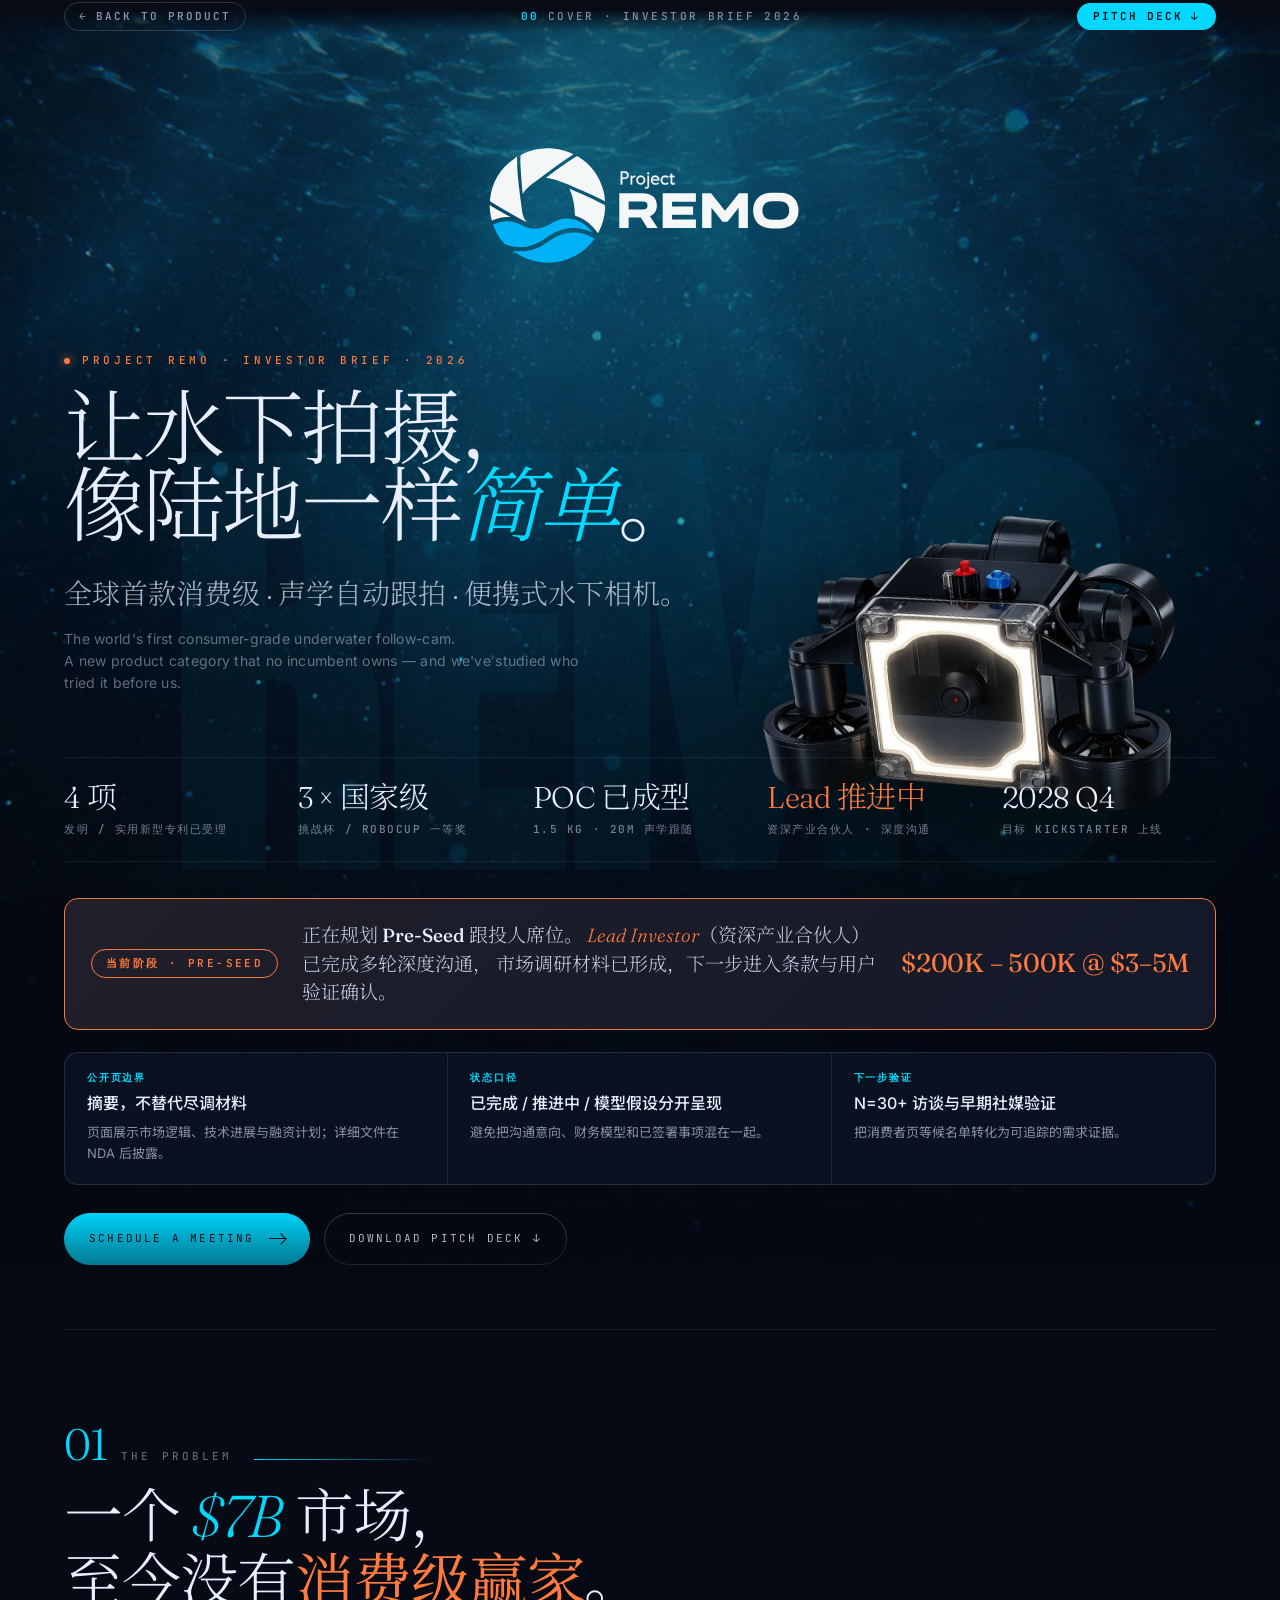
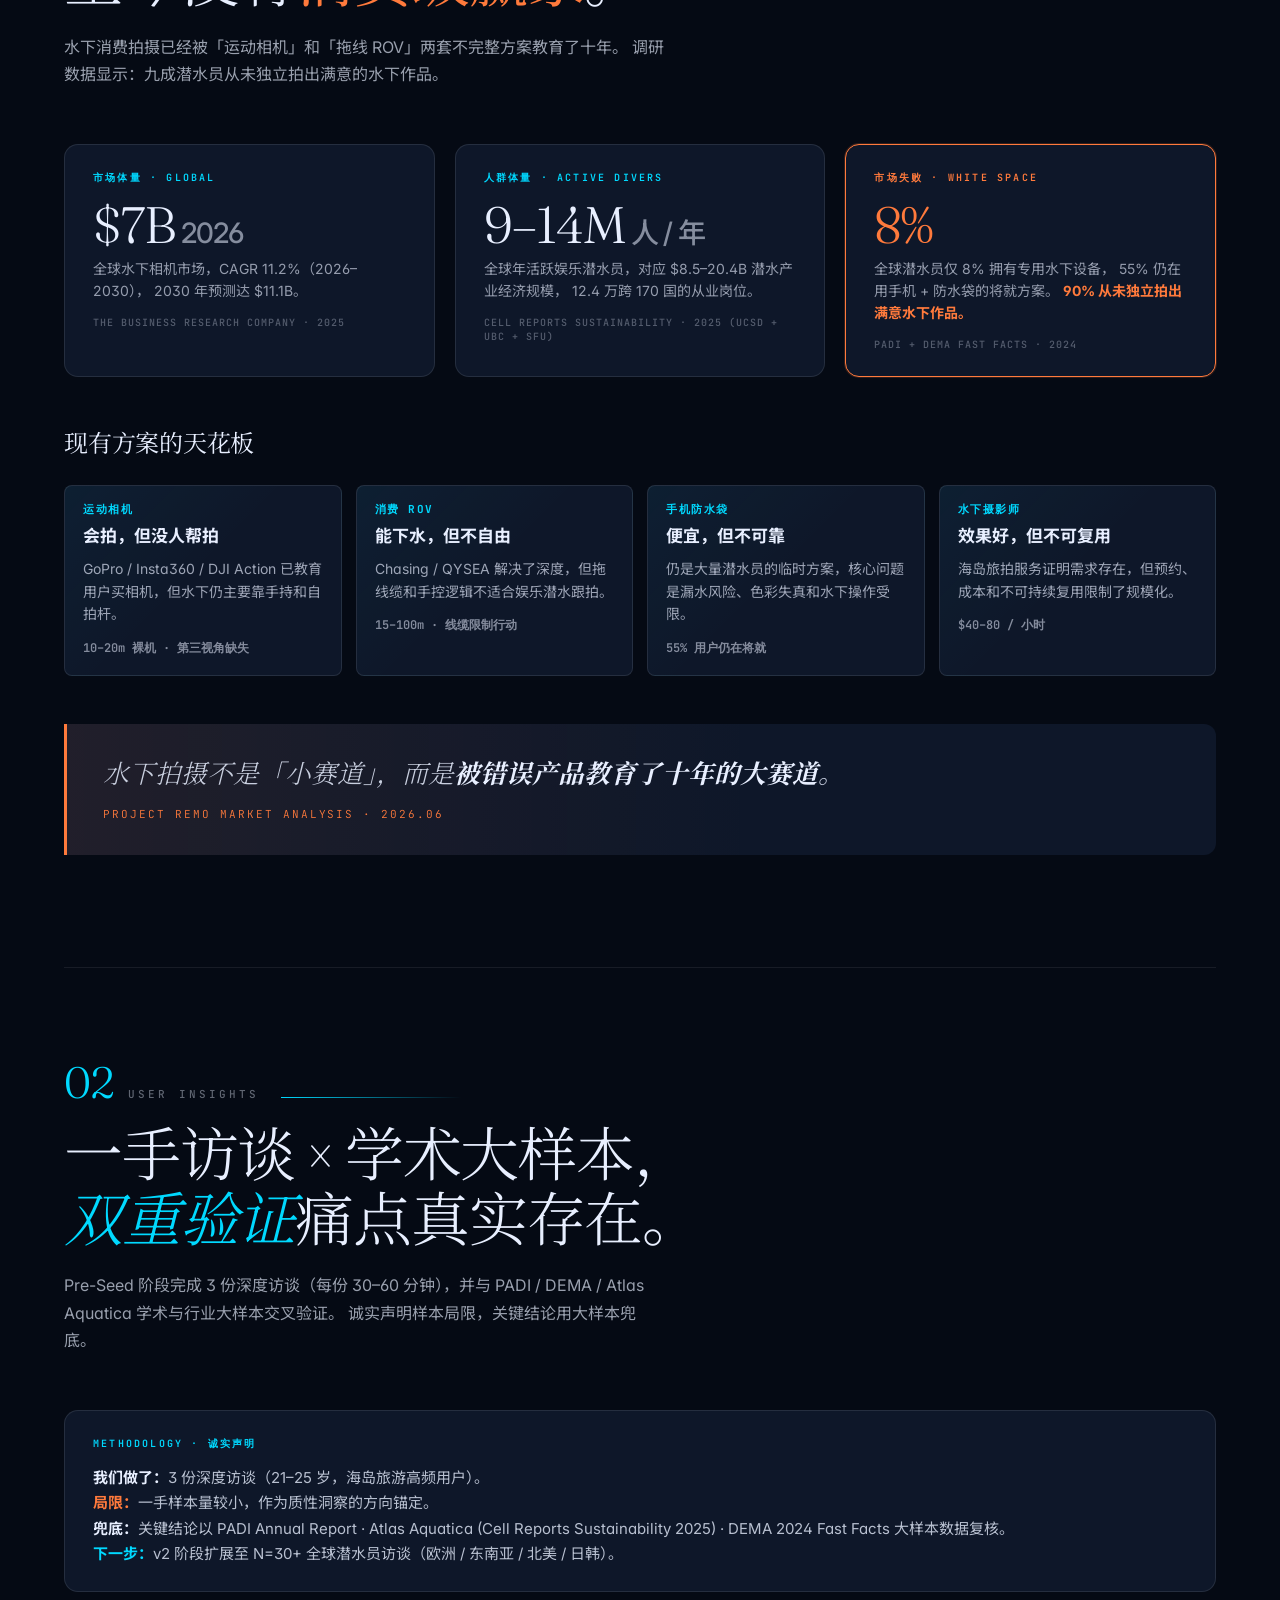
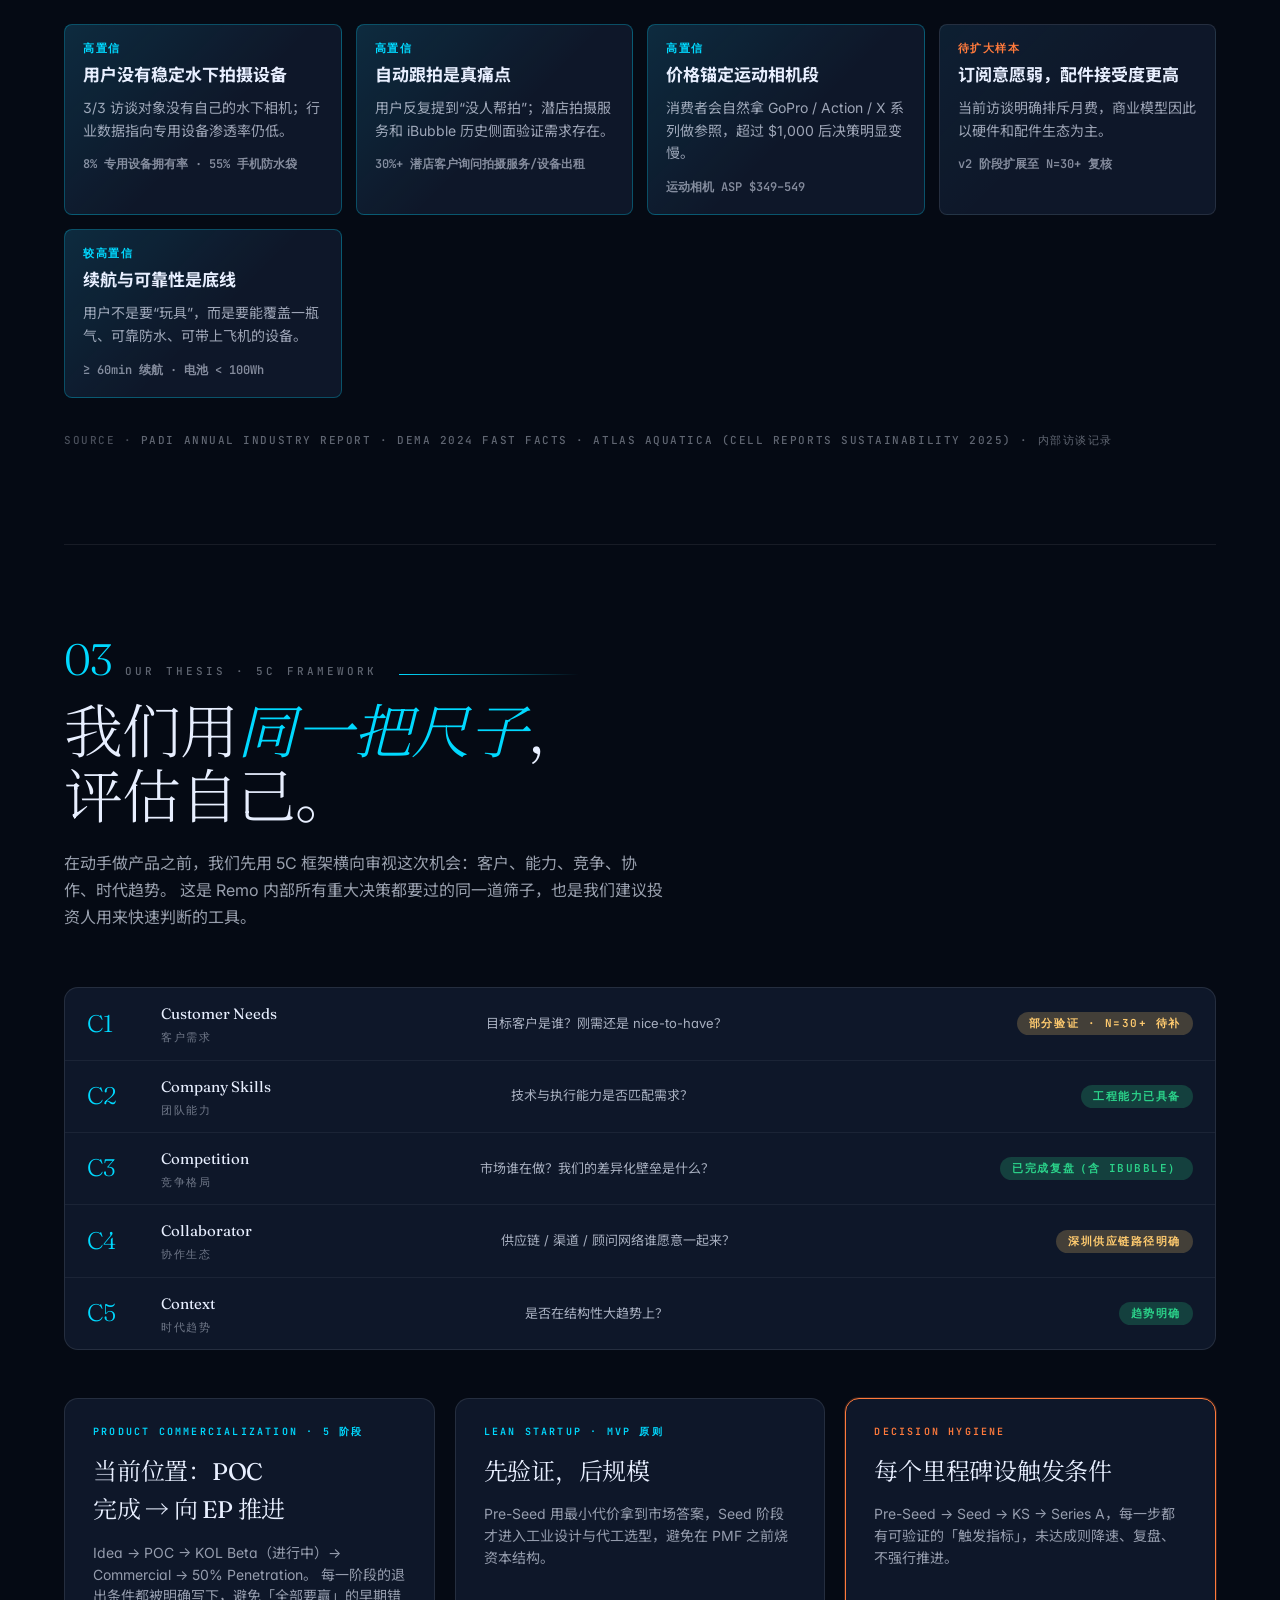
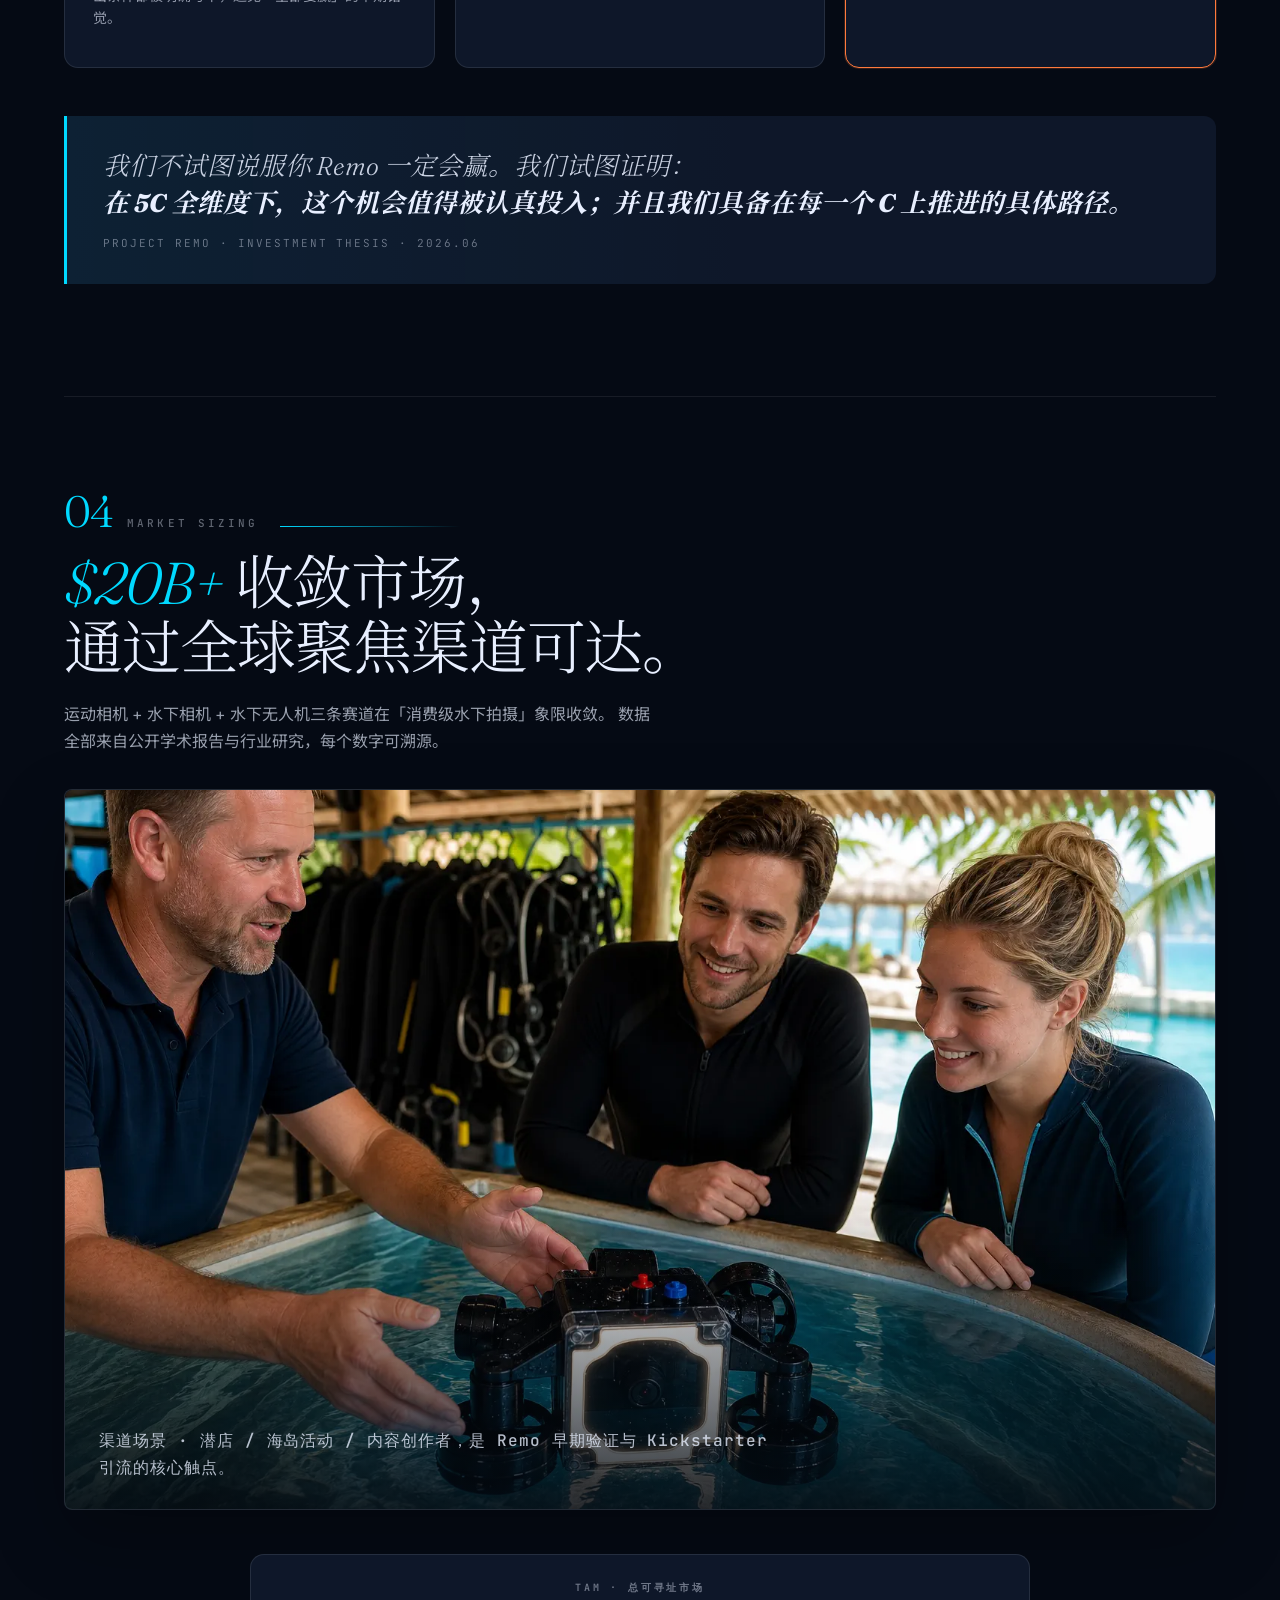
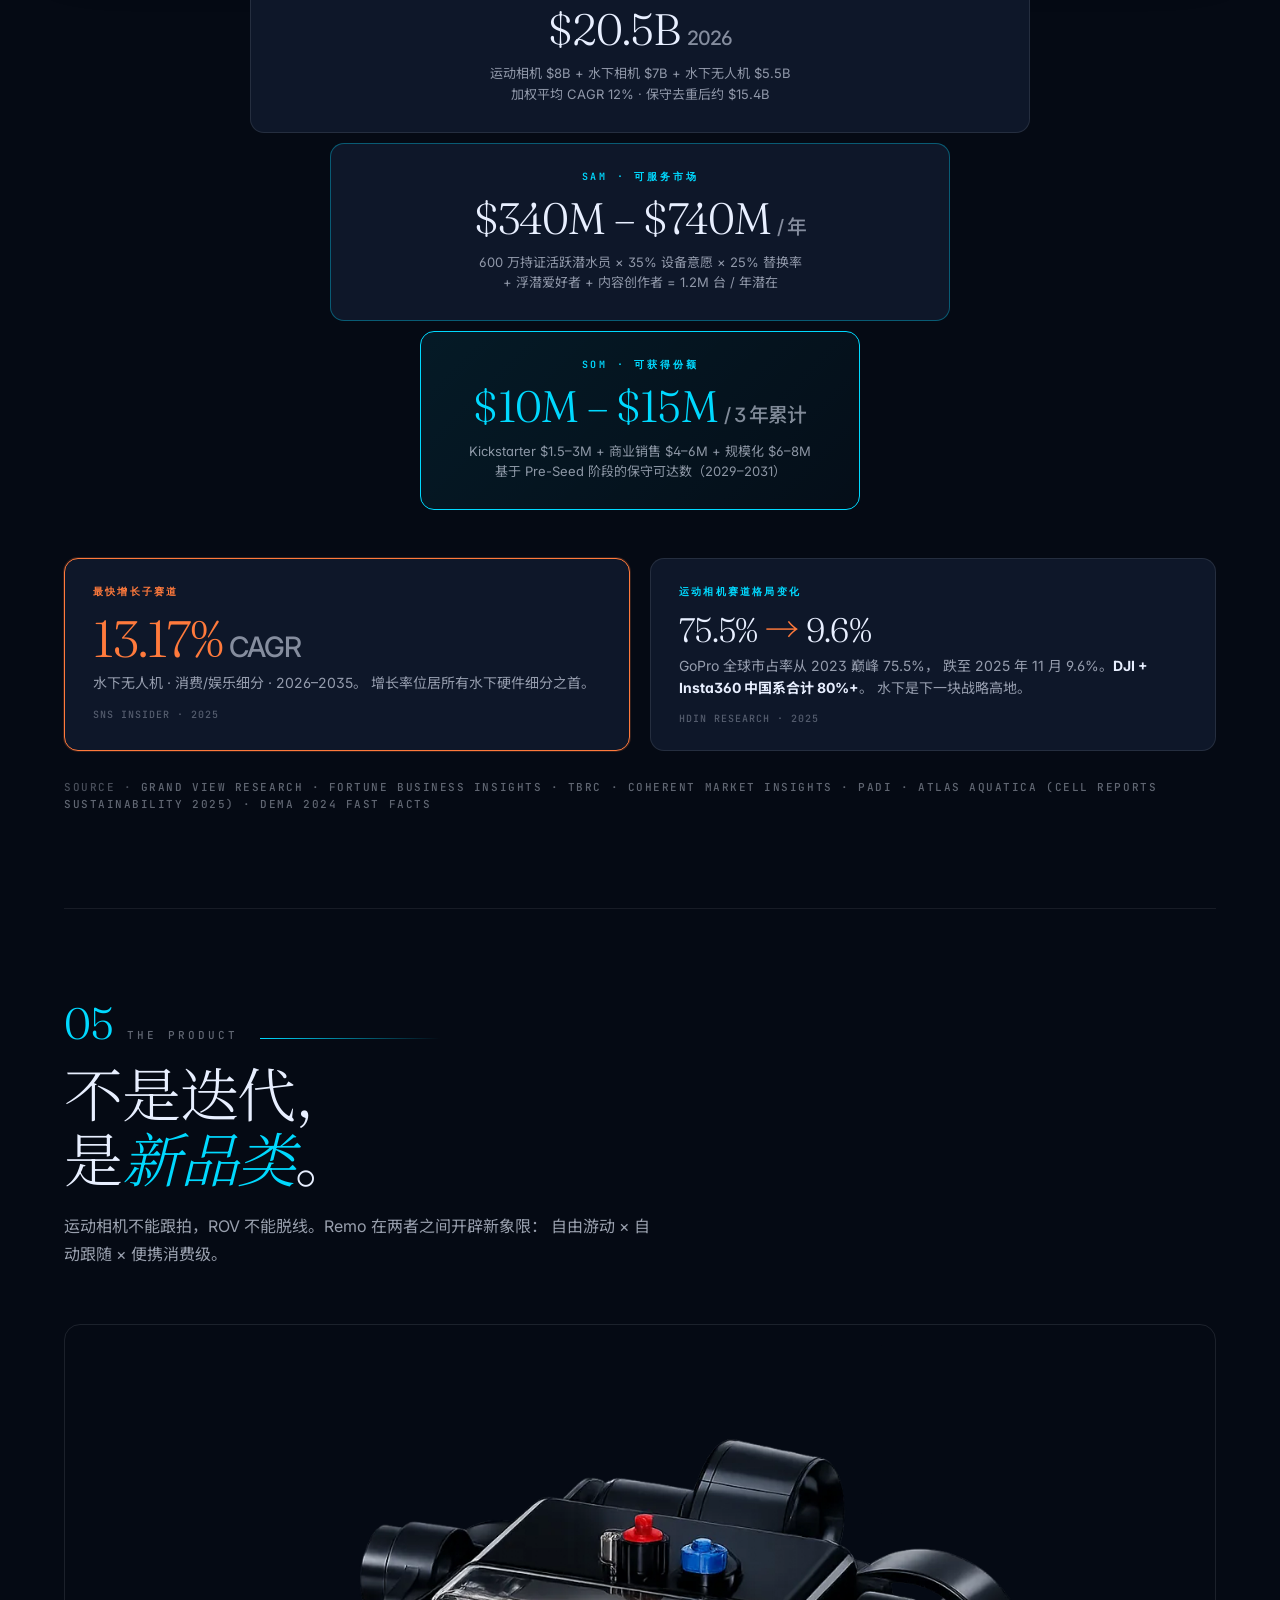
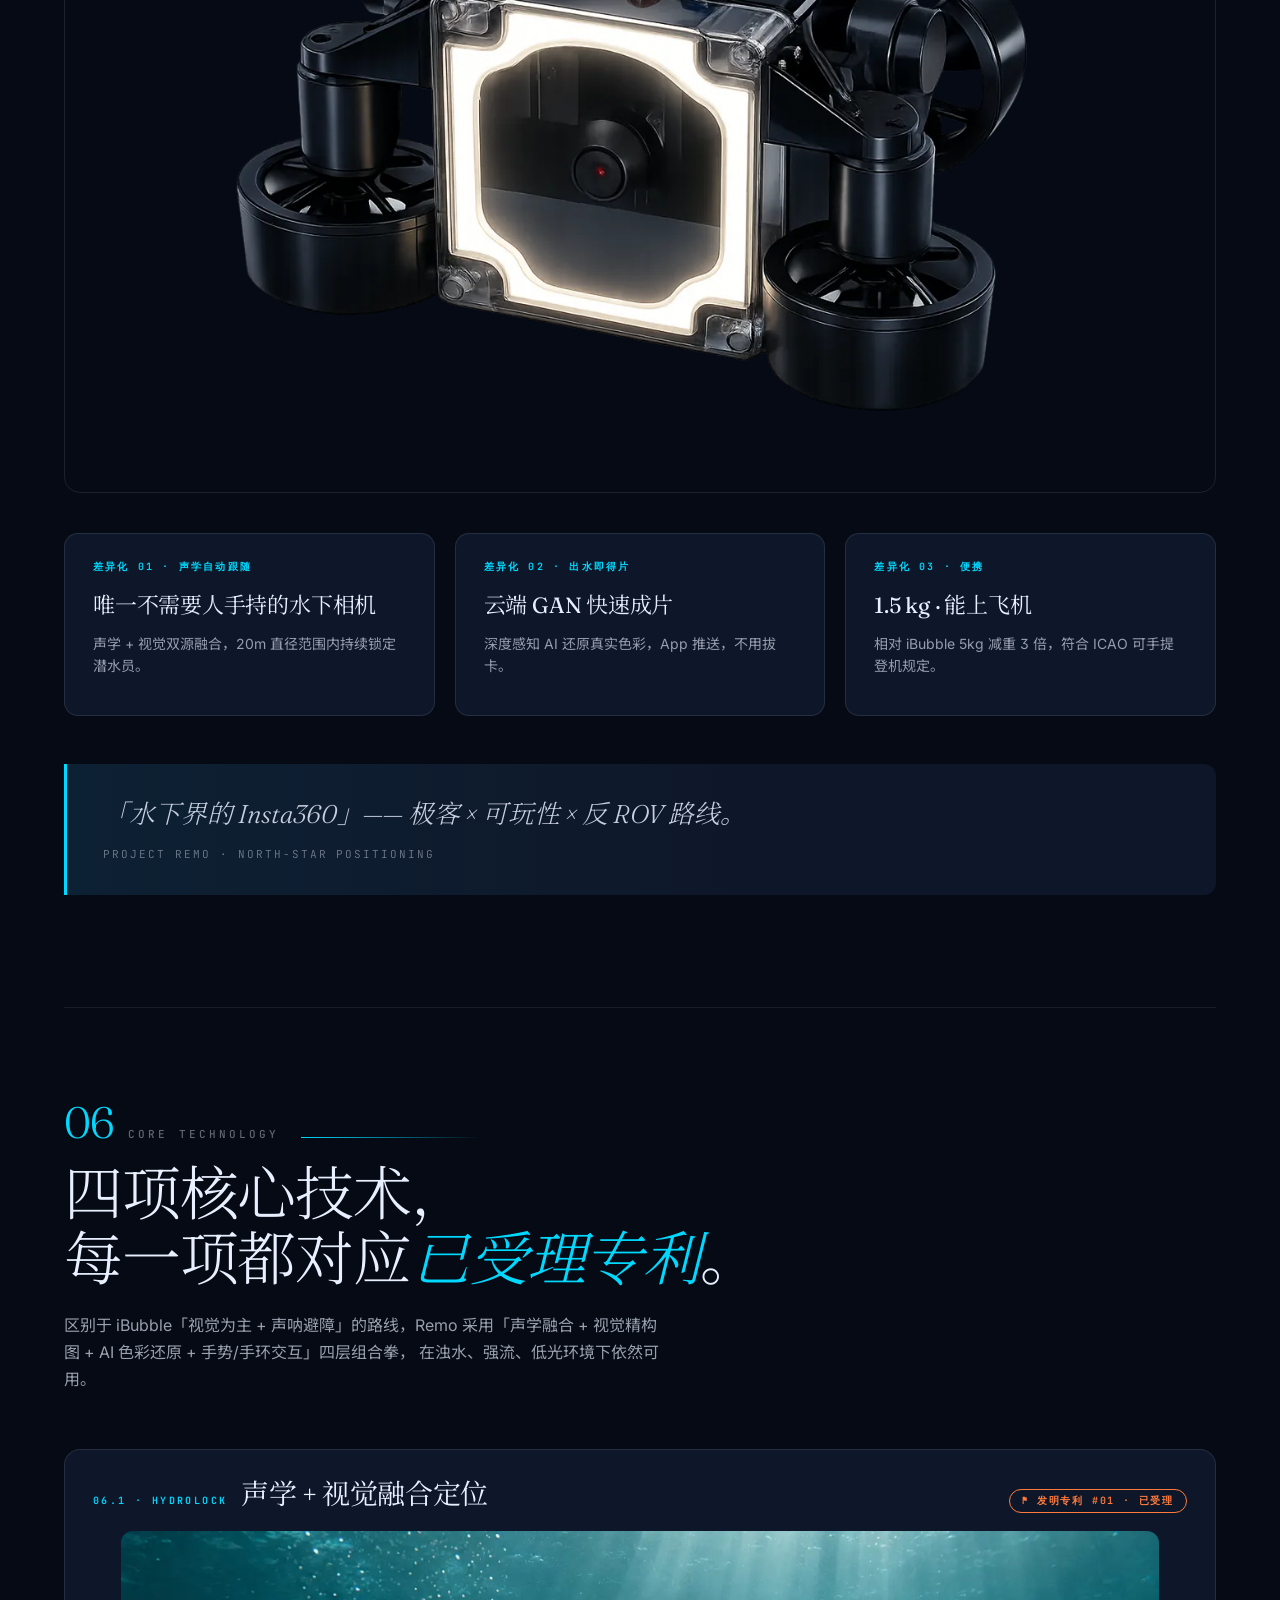
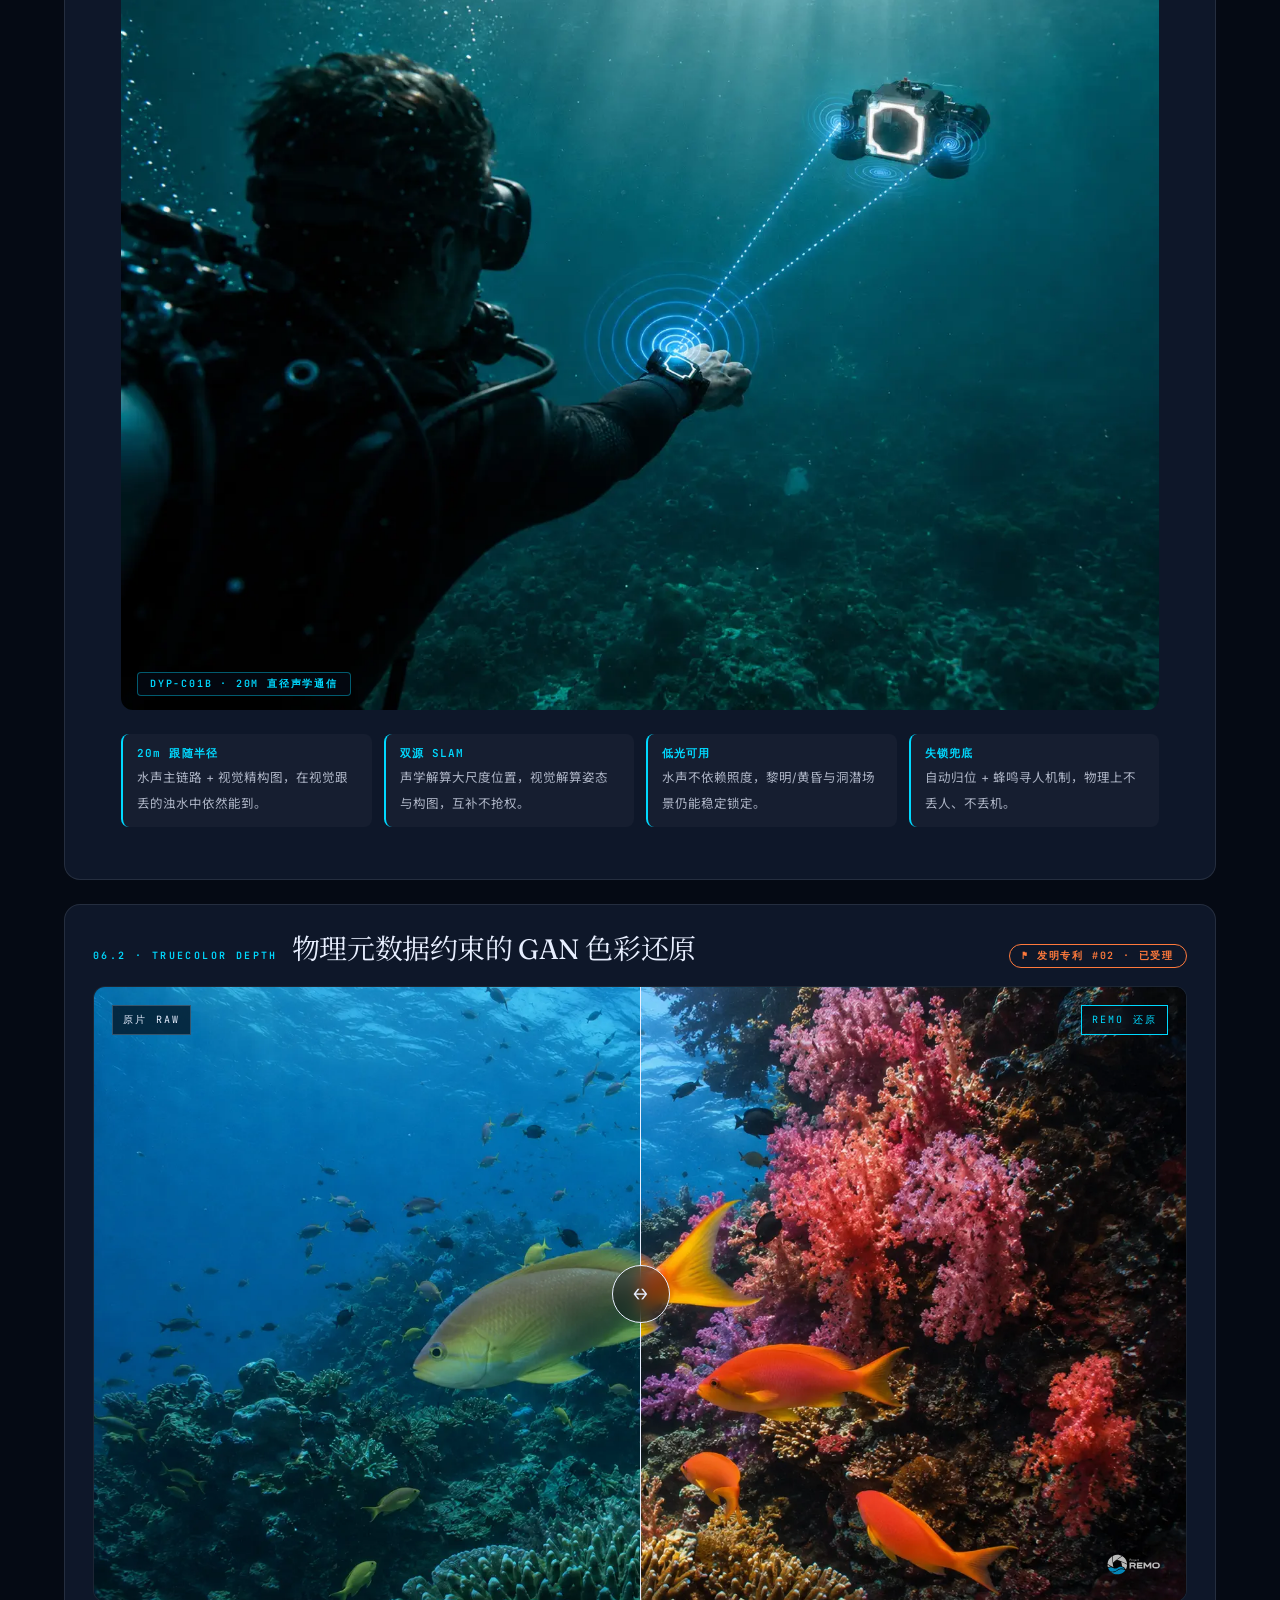
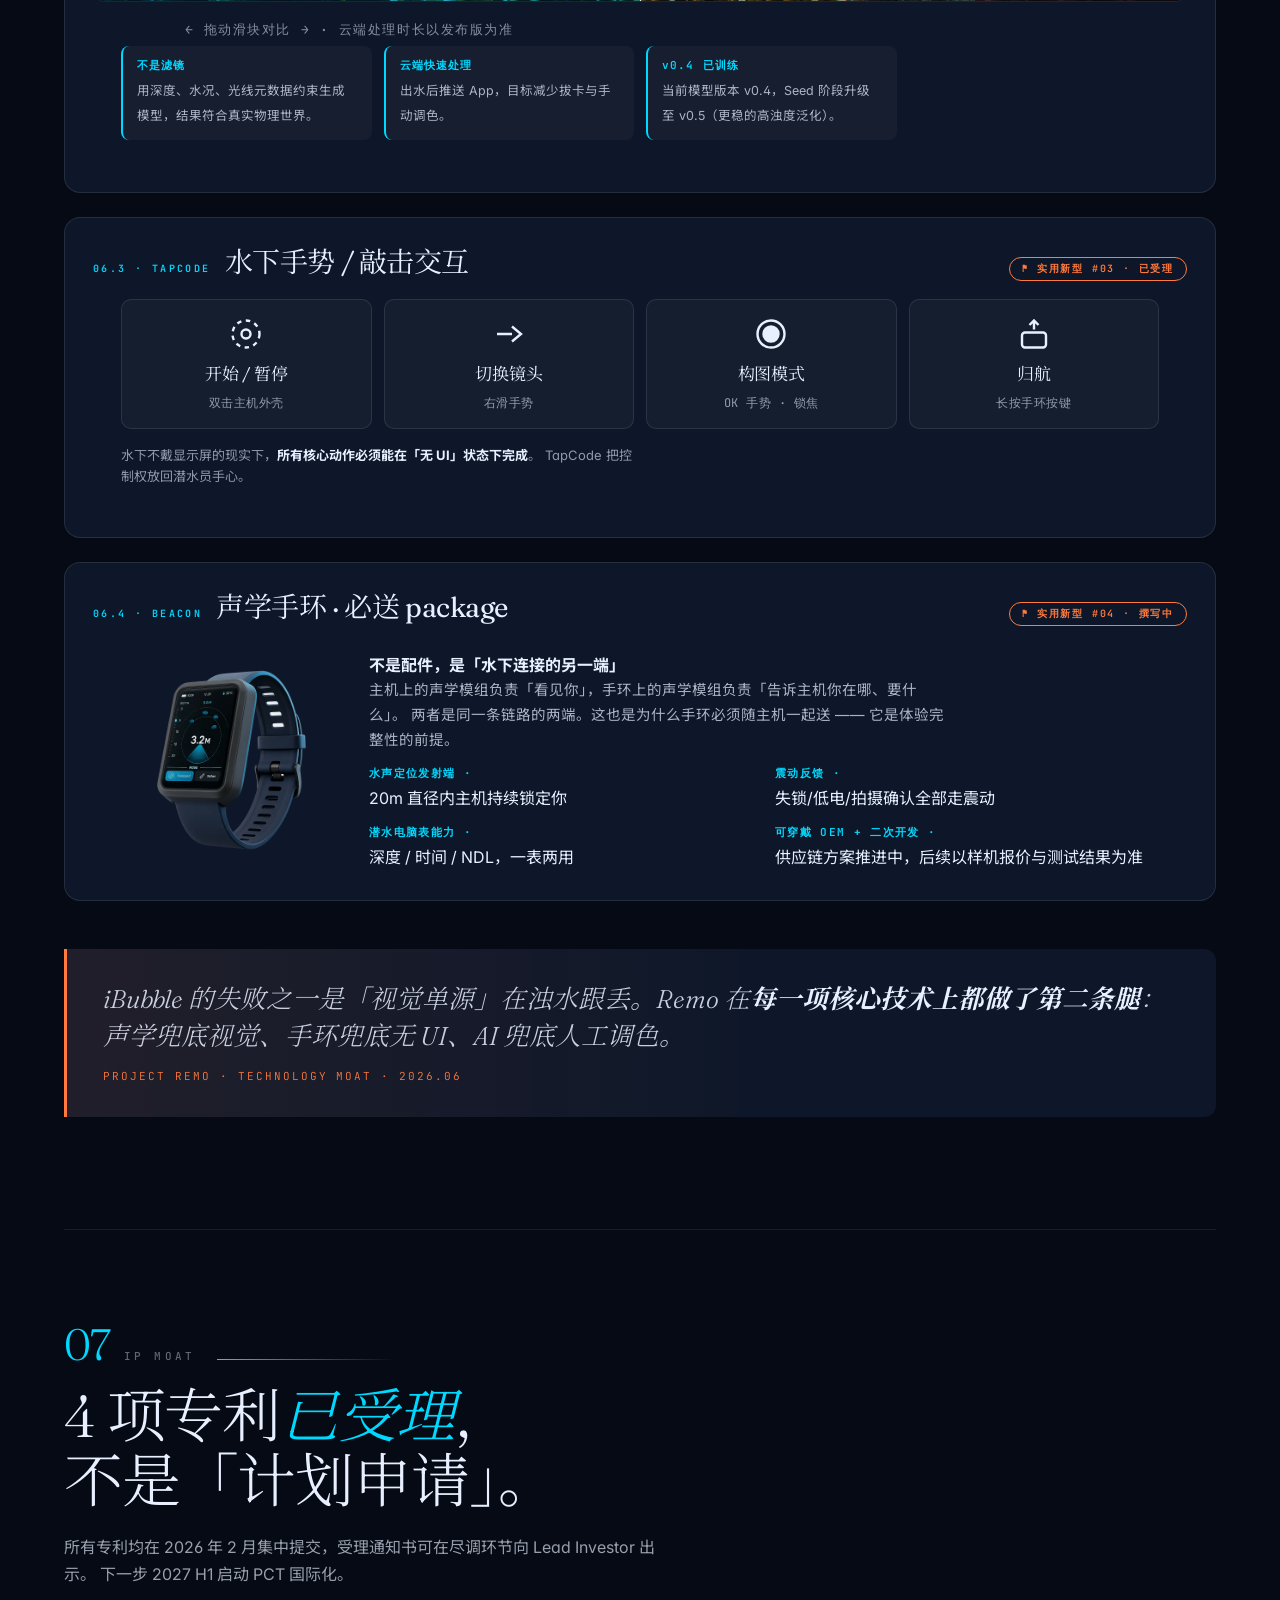
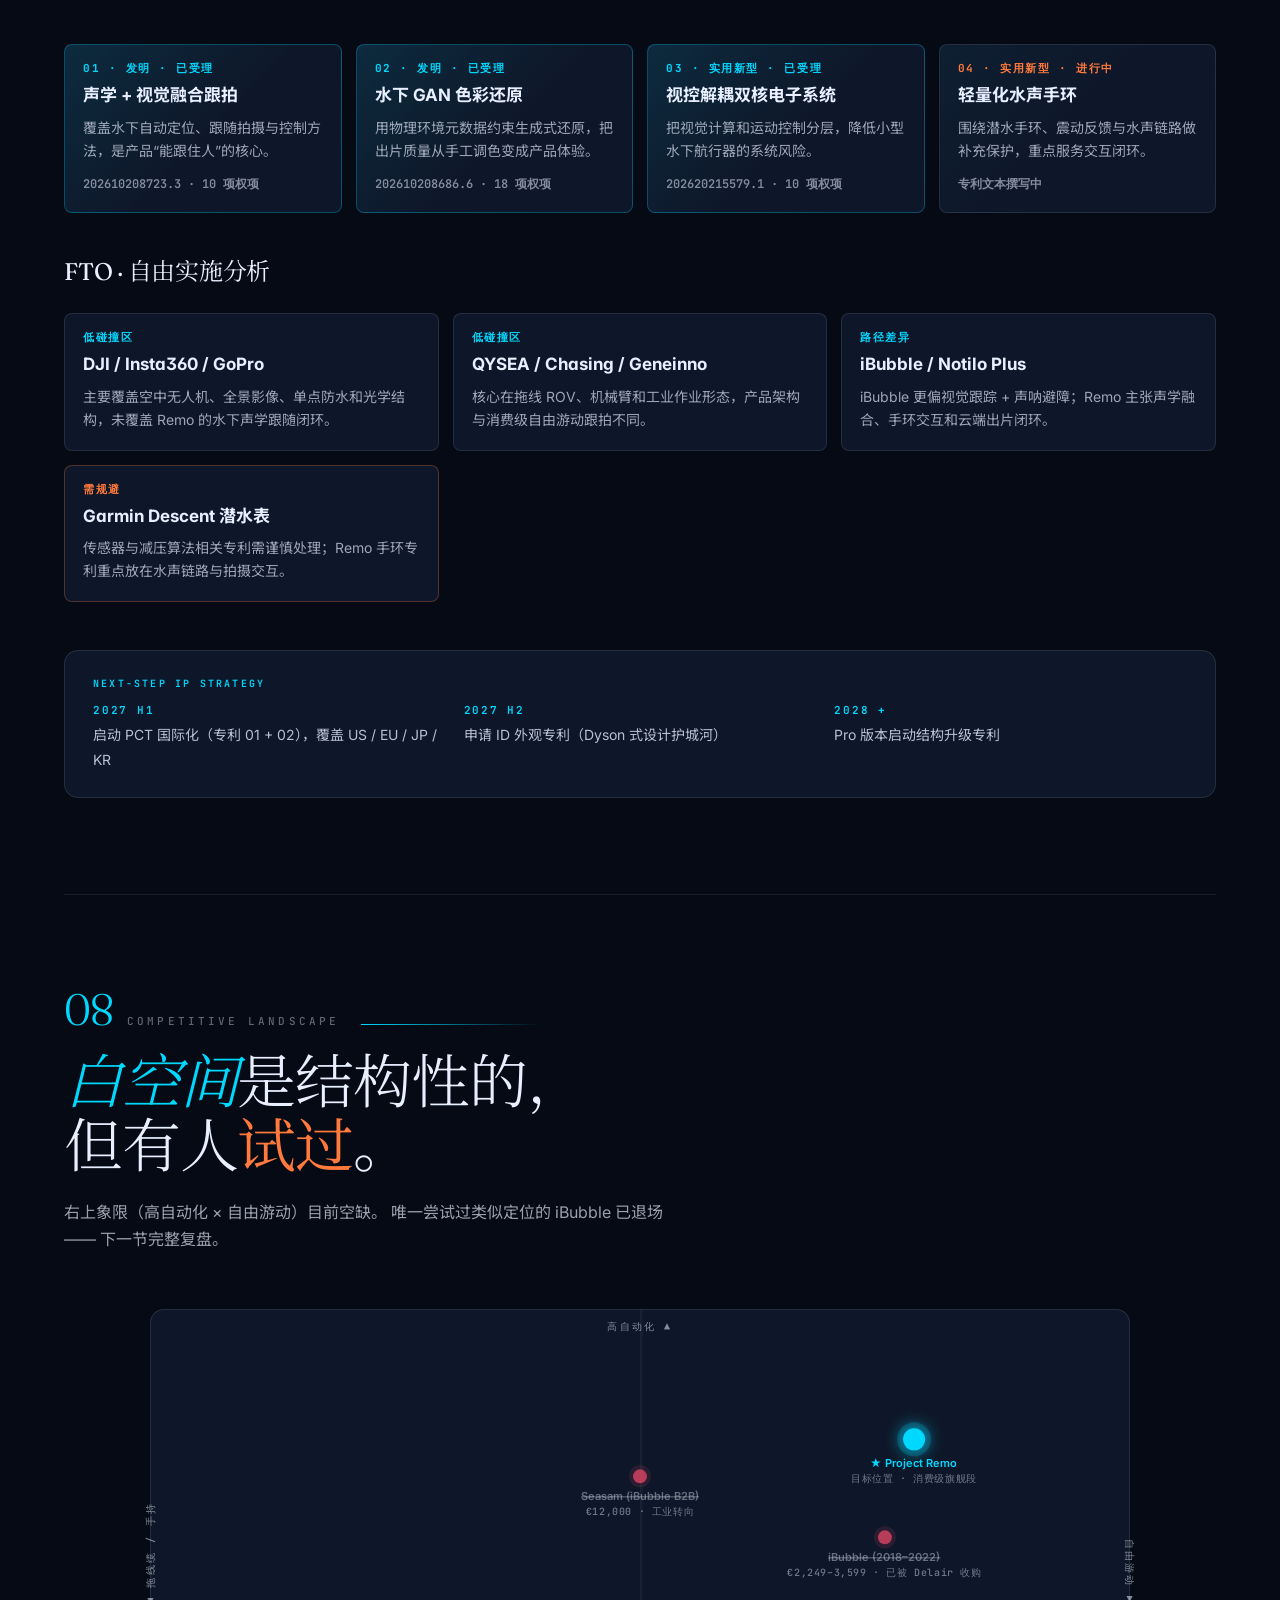
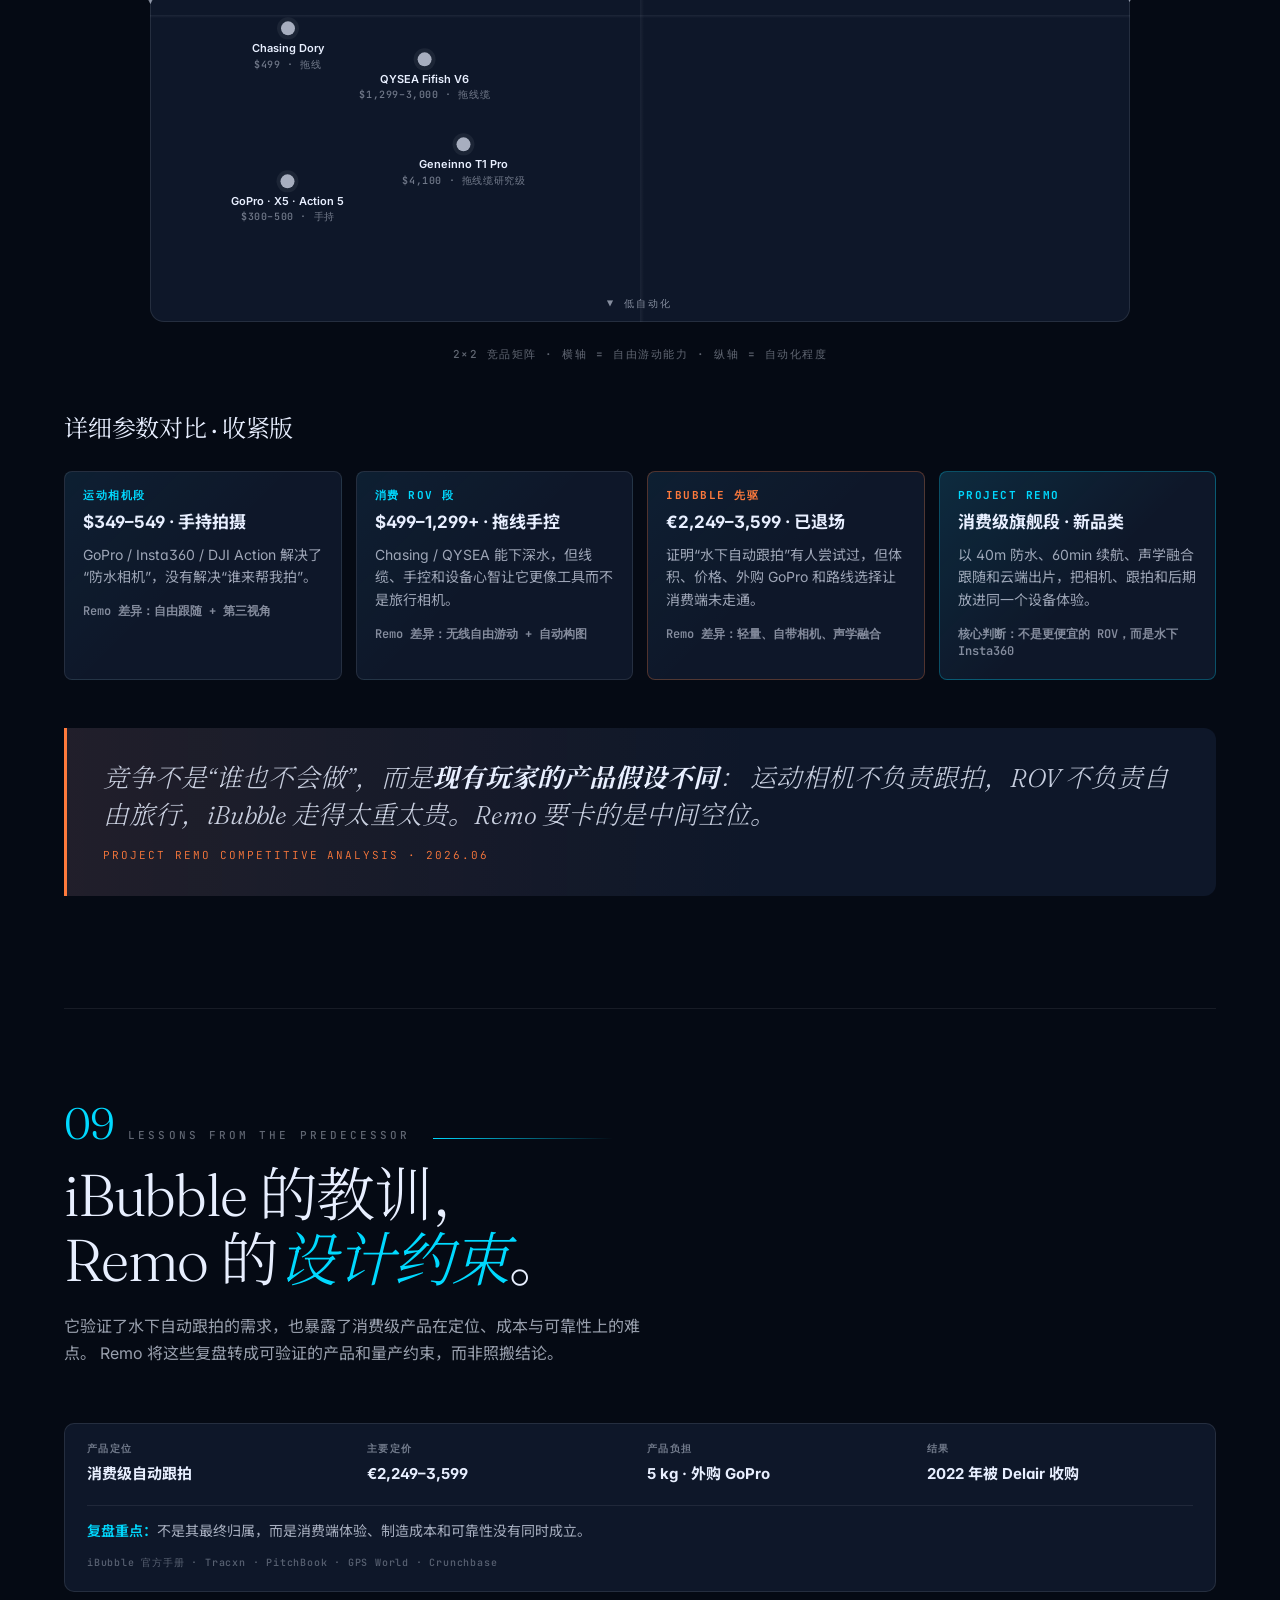
==== commit 1baa804e: "Optimize image delivery and cover spacing" ====
--- a/for-investors/index.html
+++ b/for-investors/index.html
@@ -17,8 +17,12 @@
 <meta property="og:type" content="website">
 <meta property="og:url" content="https://lumishadevoyager.github.io/Project-Remo-Web-v2/for-investors/">
 
+<link rel="preconnect" href="https://fonts.googleapis.com">
+<link rel="preconnect" href="https://fonts.gstatic.com" crossorigin>
+<link href="https://fonts.googleapis.com/css2?family=Anton&family=Fraunces:ital,opsz,wght,SOFT,WONK@0,9..144,300..900,30..100,0..1;1,9..144,300..900,30..100,0..1&family=Inter:wght@300;400;500;600;800&family=JetBrains+Mono:wght@400;500;600;700&family=Noto+Sans+SC:wght@300;400;500;700&family=Noto+Serif+SC:wght@300;400;500;700&display=swap" rel="stylesheet">
+
 <link rel="stylesheet" href="../site.css?v=v2-12">
-<link rel="stylesheet" href="../investors.css?v=inv-8">
+<link rel="stylesheet" href="../investors.css?v=inv-9">
 </head>
 <body>
 
@@ -399,7 +403,7 @@
   </header>
 
   <figure class="investor-image-strip reveal">
-    <img src="../Image/investor-channel.png?v=v2-13" alt="Remo 面向潜店、海岛旅行和内容创作渠道的产品场景" loading="lazy" decoding="async">
+    <img src="../Image/investor-channel.webp?v=v2-14" alt="Remo 面向潜店、海岛旅行和内容创作渠道的产品场景" loading="lazy" decoding="async">
     <figcaption>
       渠道场景 · 潜店 / 海岛活动 / 内容创作者，是 Remo 早期验证与 Kickstarter 引流的核心触点。
     </figcaption>
@@ -524,7 +528,7 @@
     </div>
     <div class="tech-block-body">
       <div class="tech-scene">
-        <img src="../Image/声学链路水下场景图.png" alt="水下声学链路场景示意">
+        <img src="../Image/声学链路水下场景图.webp" alt="水下声学链路场景示意" loading="lazy" decoding="async">
         <span class="scene-tag">DYP-C01b · 20m 直径声学通信</span>
       </div>
       <div class="tech-bullets">
@@ -546,8 +550,8 @@
     <div class="tech-block-body">
       <!-- 完全按消费者页 #truecolor 的 .color-frame 结构（CSS 来自 site.css） -->
       <figure class="color-frame reveal delay-1" id="color-frame">
-        <div class="color-layer raw"      style="background-image:url('../Image/GAN色彩还原RAW.png'),url('../Image/GAN色彩还原RAW.png')"></div>
-        <div class="color-layer restored" id="color-restored" style="background-image:url('../Image/GAN色彩还原RESTORED.png'),url('../Image/GAN色彩还原RESTORED.png')"></div>
+        <div class="color-layer raw"      style="background-image:url('../Image/GAN色彩还原RAW.webp'),url('../Image/GAN色彩还原RAW.png')"></div>
+        <div class="color-layer restored" id="color-restored" style="background-image:url('../Image/GAN色彩还原RESTORED.webp'),url('../Image/GAN色彩还原RESTORED.png')"></div>
         <span class="tag left">原片 RAW</span>
         <span class="tag right">Remo 还原</span>
         <input class="color-slider" id="color-slider" type="range" min="6" max="94" value="50" aria-label="色彩还原前后对比">
@@ -606,7 +610,7 @@
     </div>
     <div class="tech-block-body">
       <div class="beacon-row">
-        <img src="../Image/声学手环产品图.png" alt="Remo Beacon 声学手环">
+        <img src="../Image/声学手环产品图.webp" alt="Remo Beacon 声学手环" loading="lazy" decoding="async">
         <div class="beacon-info">
           <h4>不是配件，是「水下连接的另一端」</h4>
           <p>主机上的声学模组负责「看见你」，手环上的声学模组负责「告诉主机你在哪、要什么」。
@@ -893,7 +897,7 @@
   </header>
 
   <figure class="investor-image-strip reveal">
-    <img src="../Image/investor-engineering.png?v=v2-13" alt="Remo 工程样机在智能硬件实验台上进行装配与验证" loading="lazy" decoding="async">
+    <img src="../Image/investor-engineering.webp?v=v2-14" alt="Remo 工程样机在智能硬件实验台上进行装配与验证" loading="lazy" decoding="async">
     <figcaption>
       工程与供应链场景 · 围绕密封、推进器、声学链路和深圳代工路径推进样机迭代。
     </figcaption>
@@ -1413,8 +1417,10 @@
   </header>
 
   <div class="founder-card reveal">
-    <img src="../Image/杨文俊肖像照.png"
+    <img src="../Image/杨文俊肖像照.webp"
          alt="杨文俊 · Project Remo 创始人"
+         loading="lazy"
+         decoding="async"
          onerror="this.style.background='linear-gradient(135deg,#0a3344,#082236)';this.style.minHeight='240px';this.style.display='block';">
     <div class="info">
       <h3>杨文俊 · Wenjun Yang</h3>
--- a/investors.css
+++ b/investors.css
@@ -344,7 +344,7 @@
   min-height: 100svh;
   display: grid;
   grid-template-rows: auto 1fr auto;
-  padding: 140px 0 64px;
+  padding: 84px 0 64px;
   overflow: hidden;
 }
 .inv-cover .cover-eyebrow {
@@ -2238,9 +2238,9 @@
   background-size: cover;
   background-position: center;
 }
-.inv-gan .gan-raw      { background-image: url("./Image/GAN色彩还原RAW.png"); filter: saturate(0.6) brightness(0.85); }
+.inv-gan .gan-raw      { background-image: url("./Image/GAN色彩还原RAW.webp"); filter: saturate(0.6) brightness(0.85); }
 .inv-gan .gan-restored {
-  background-image: url("./Image/GAN色彩还原RESTORED.png");
+  background-image: url("./Image/GAN色彩还原RESTORED.webp");
   clip-path: inset(0 50% 0 0);
   transition: clip-path 100ms linear;
 }
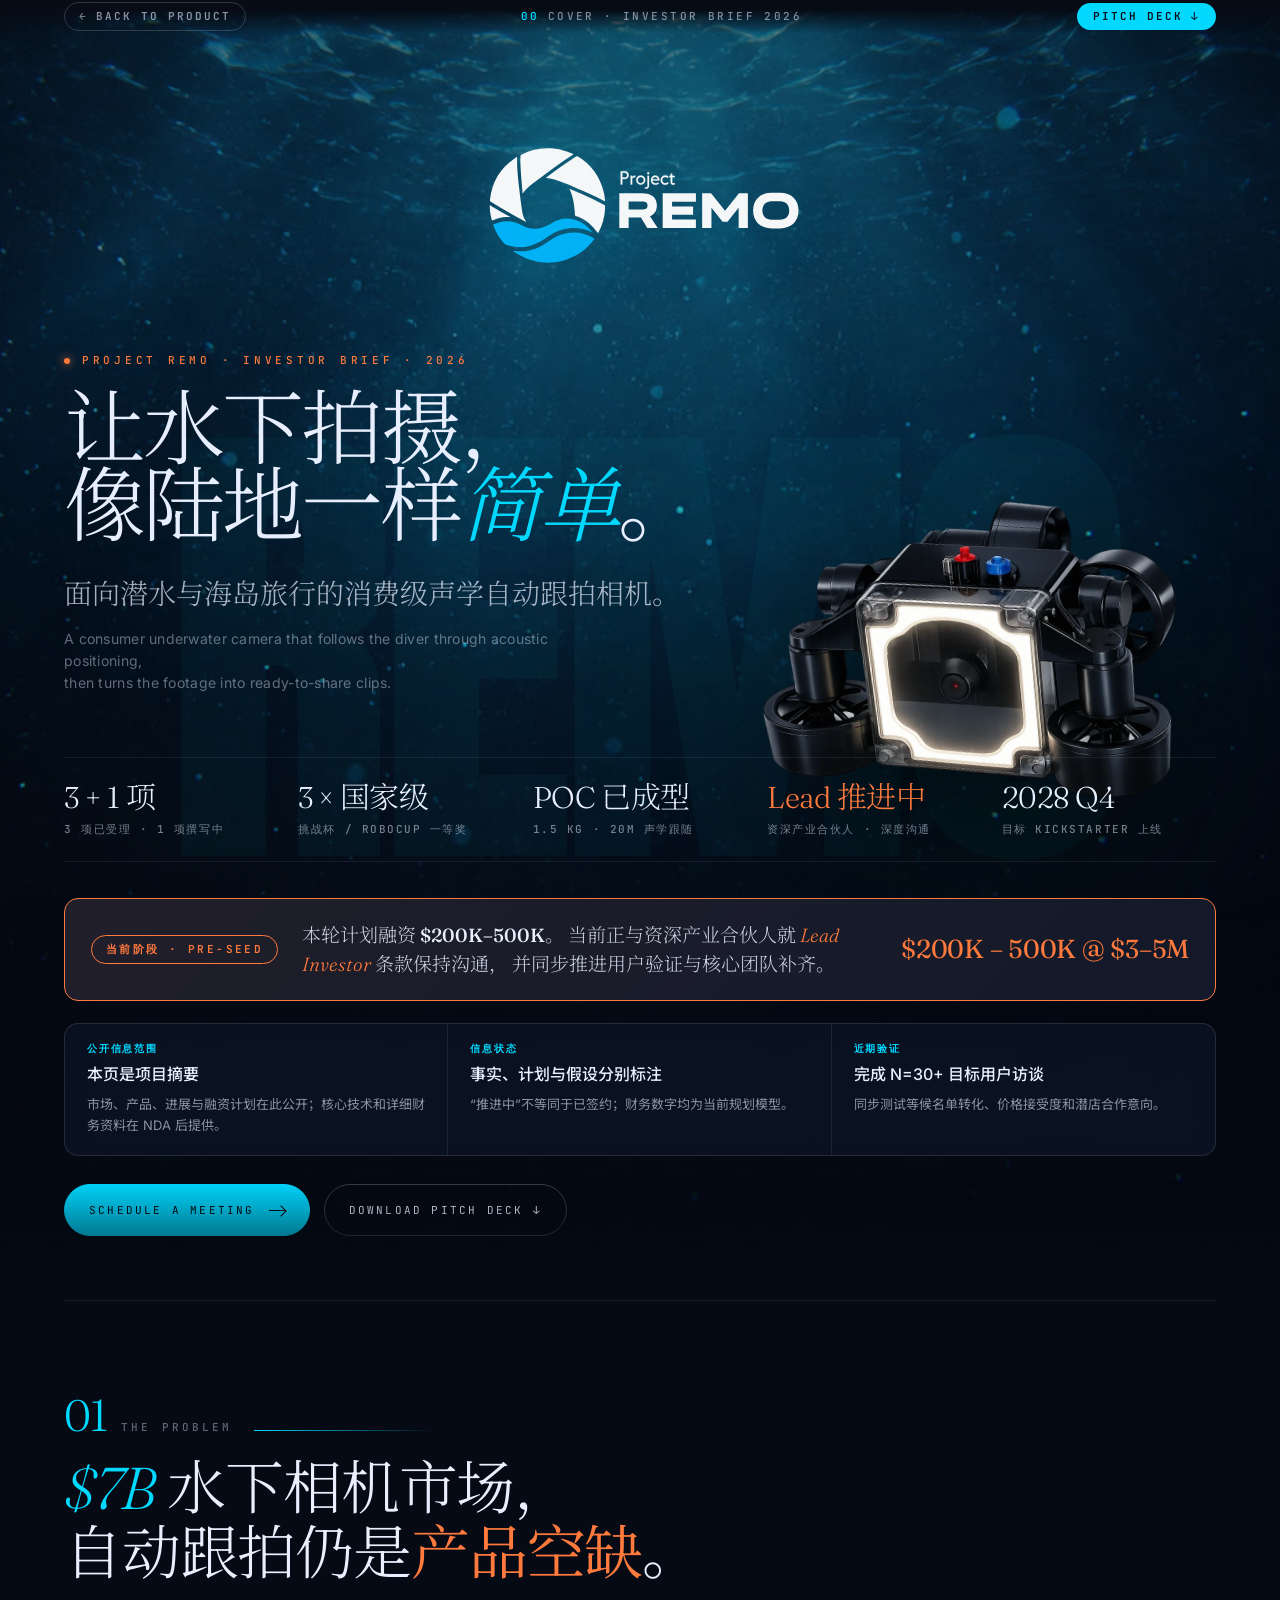
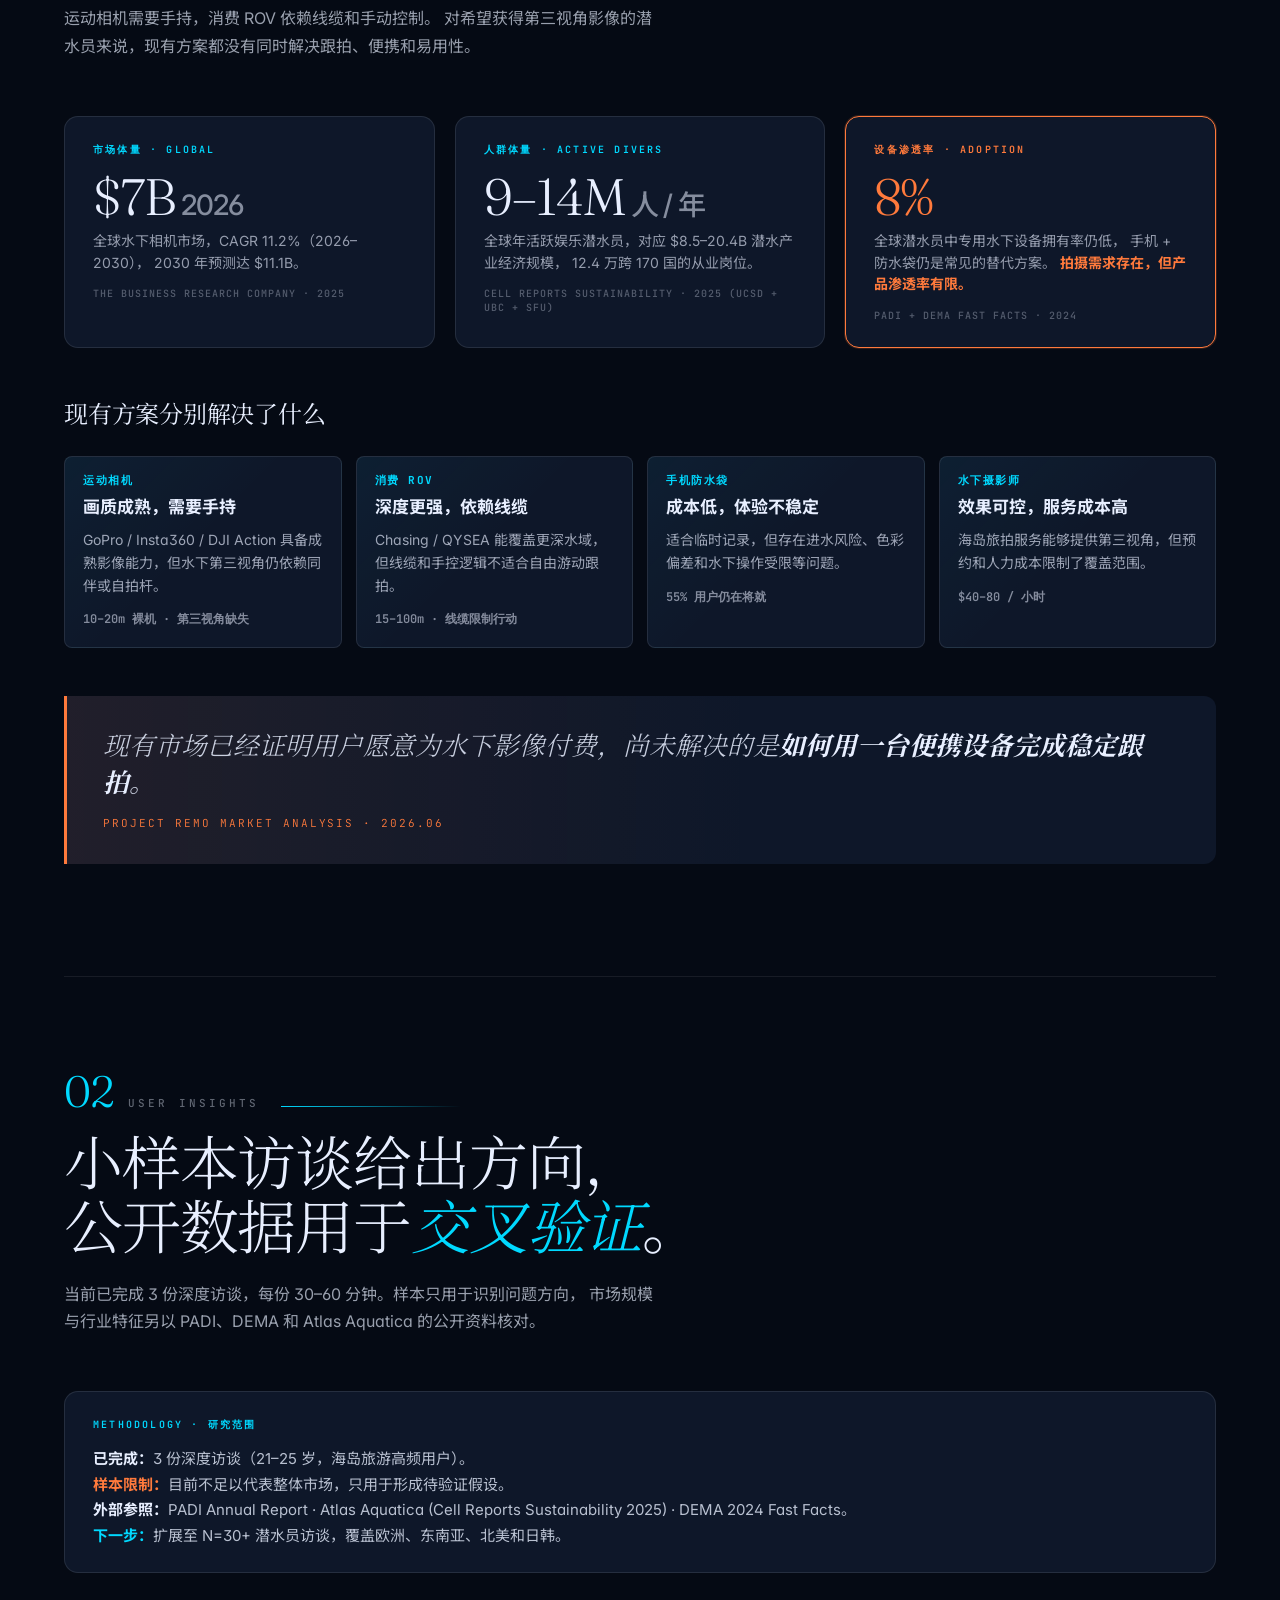
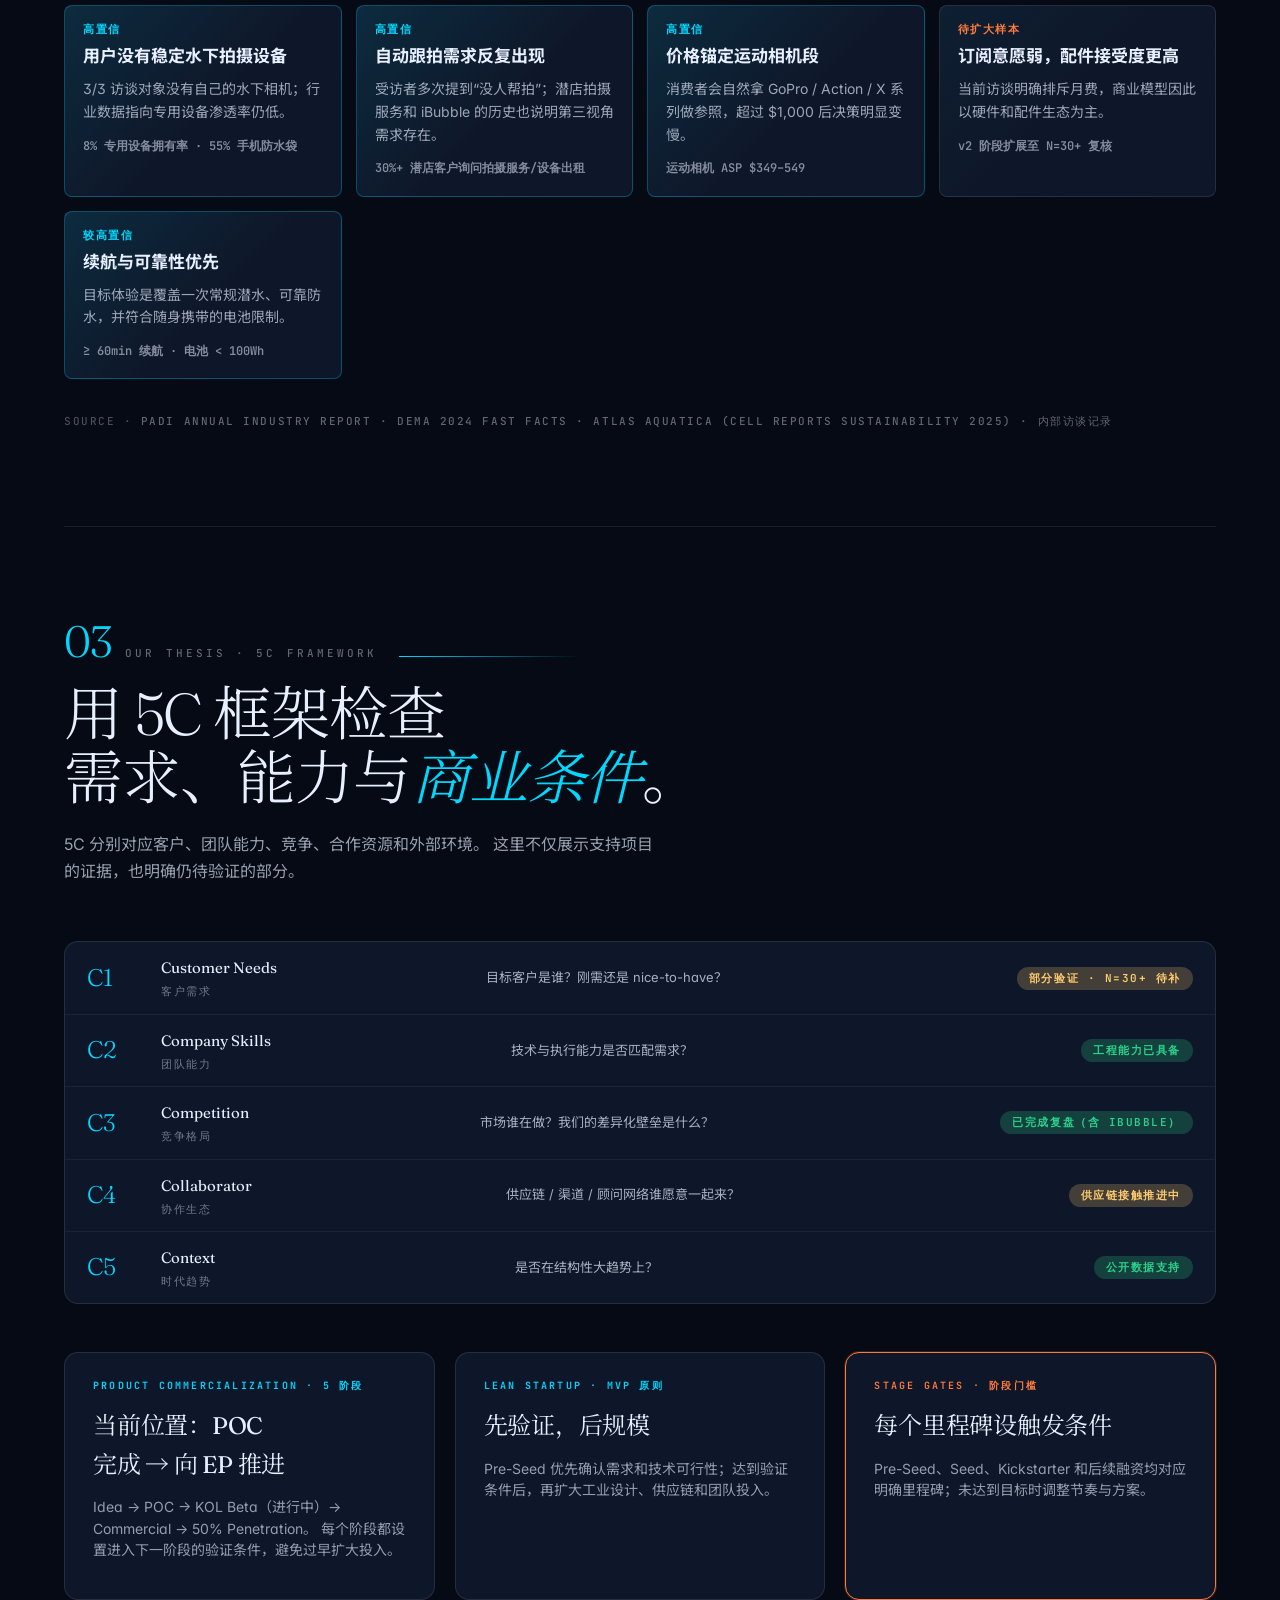
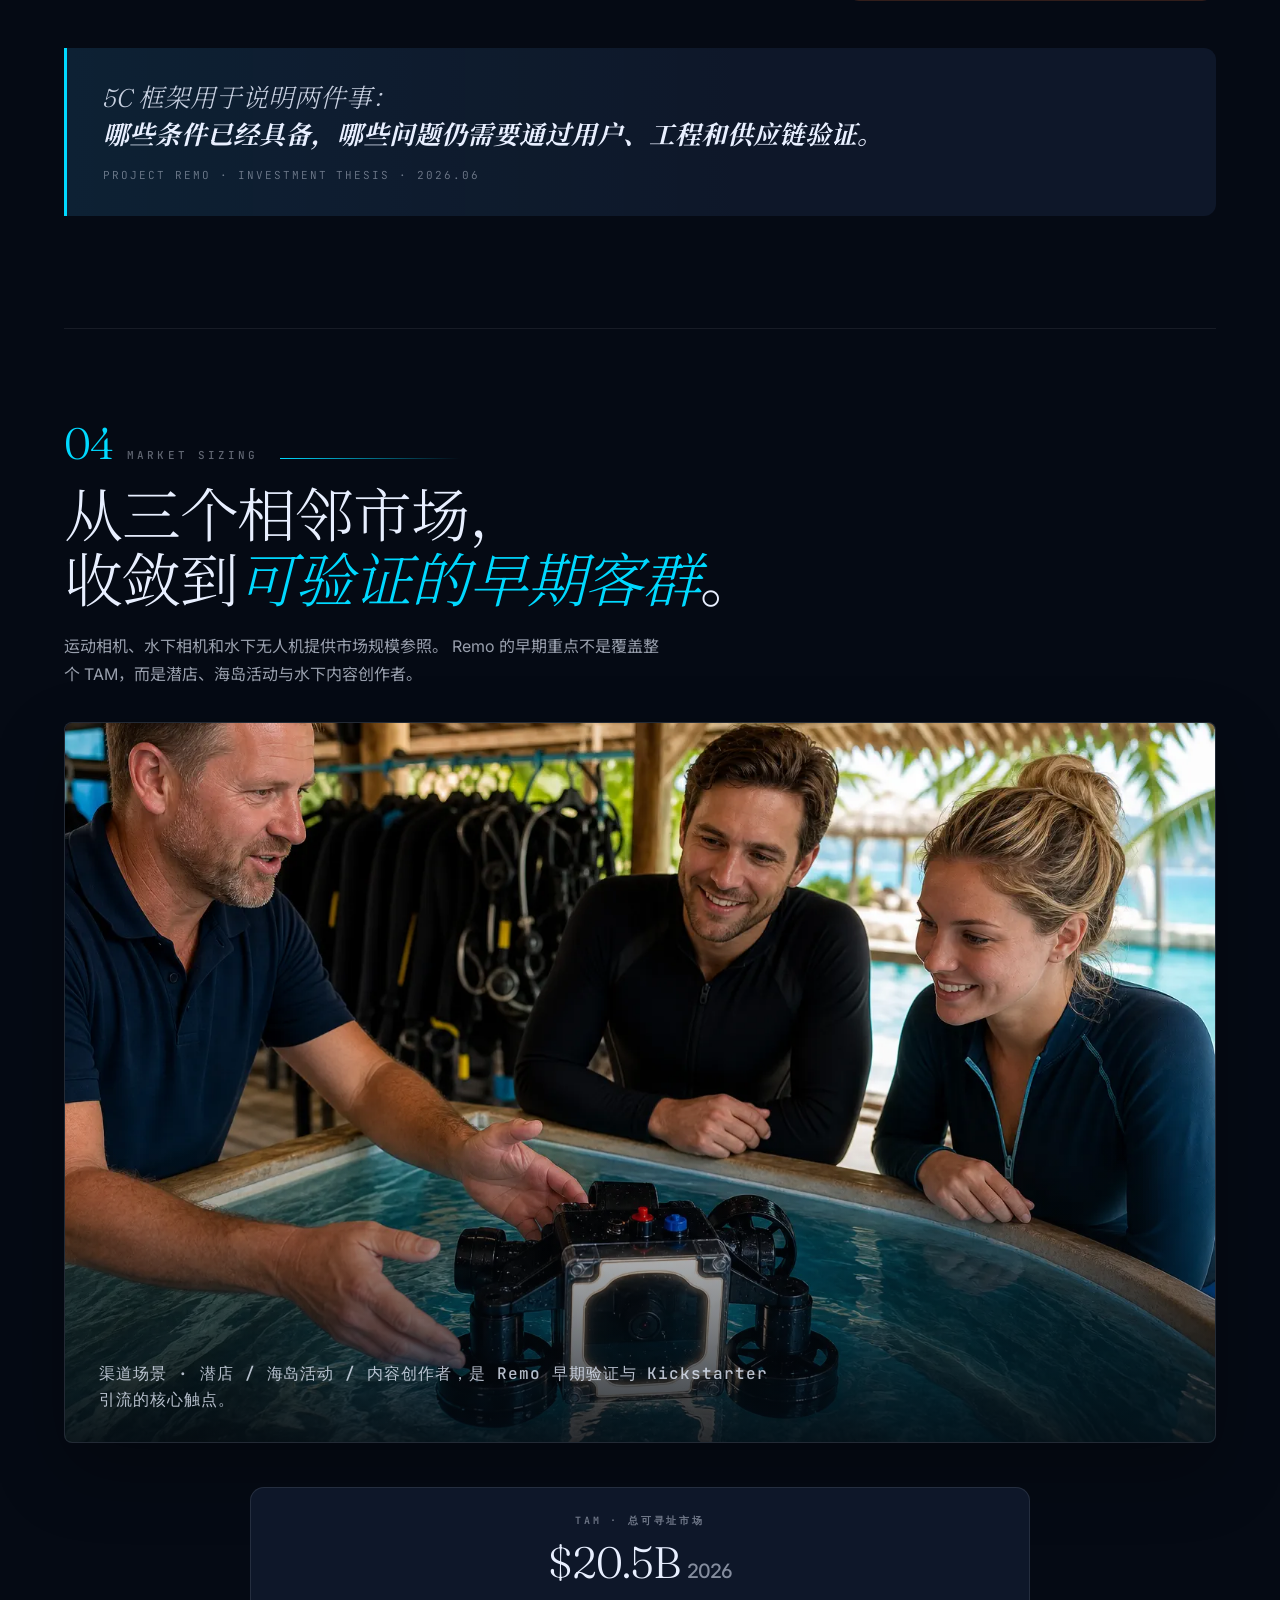
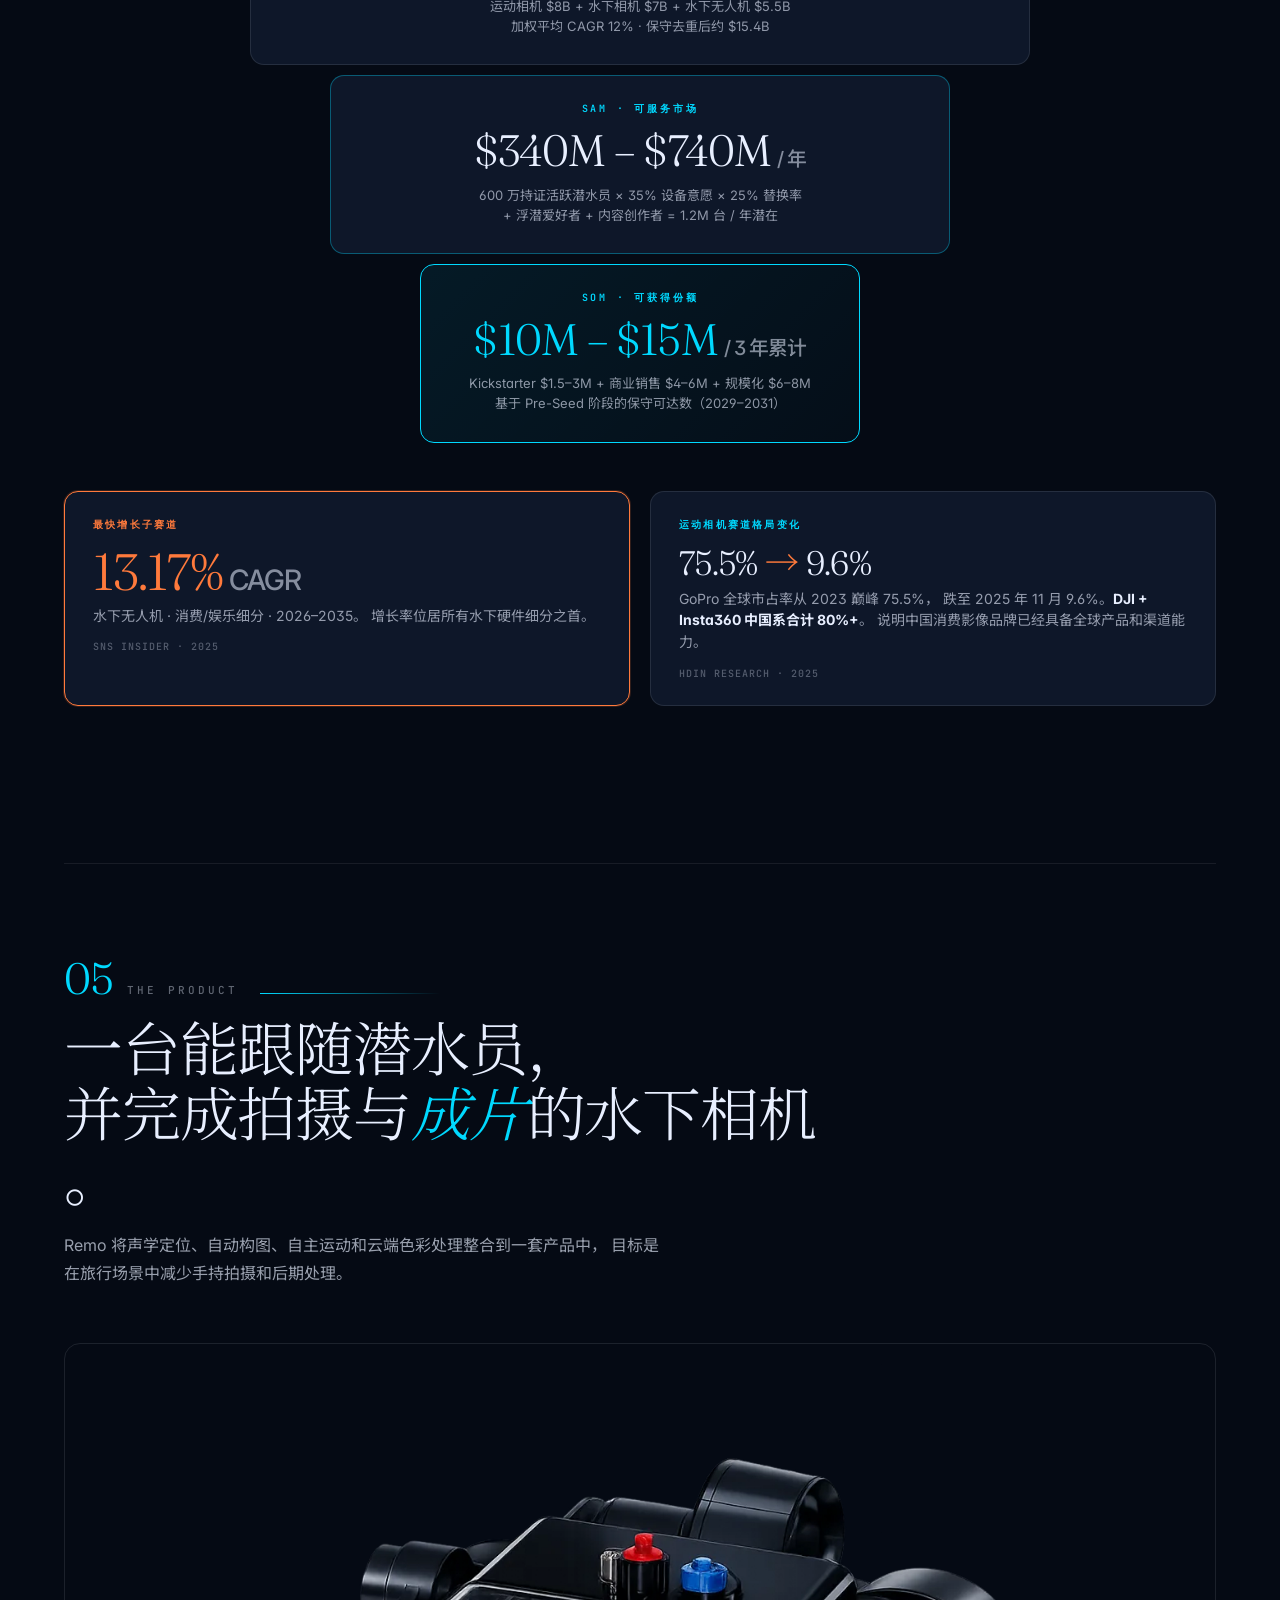
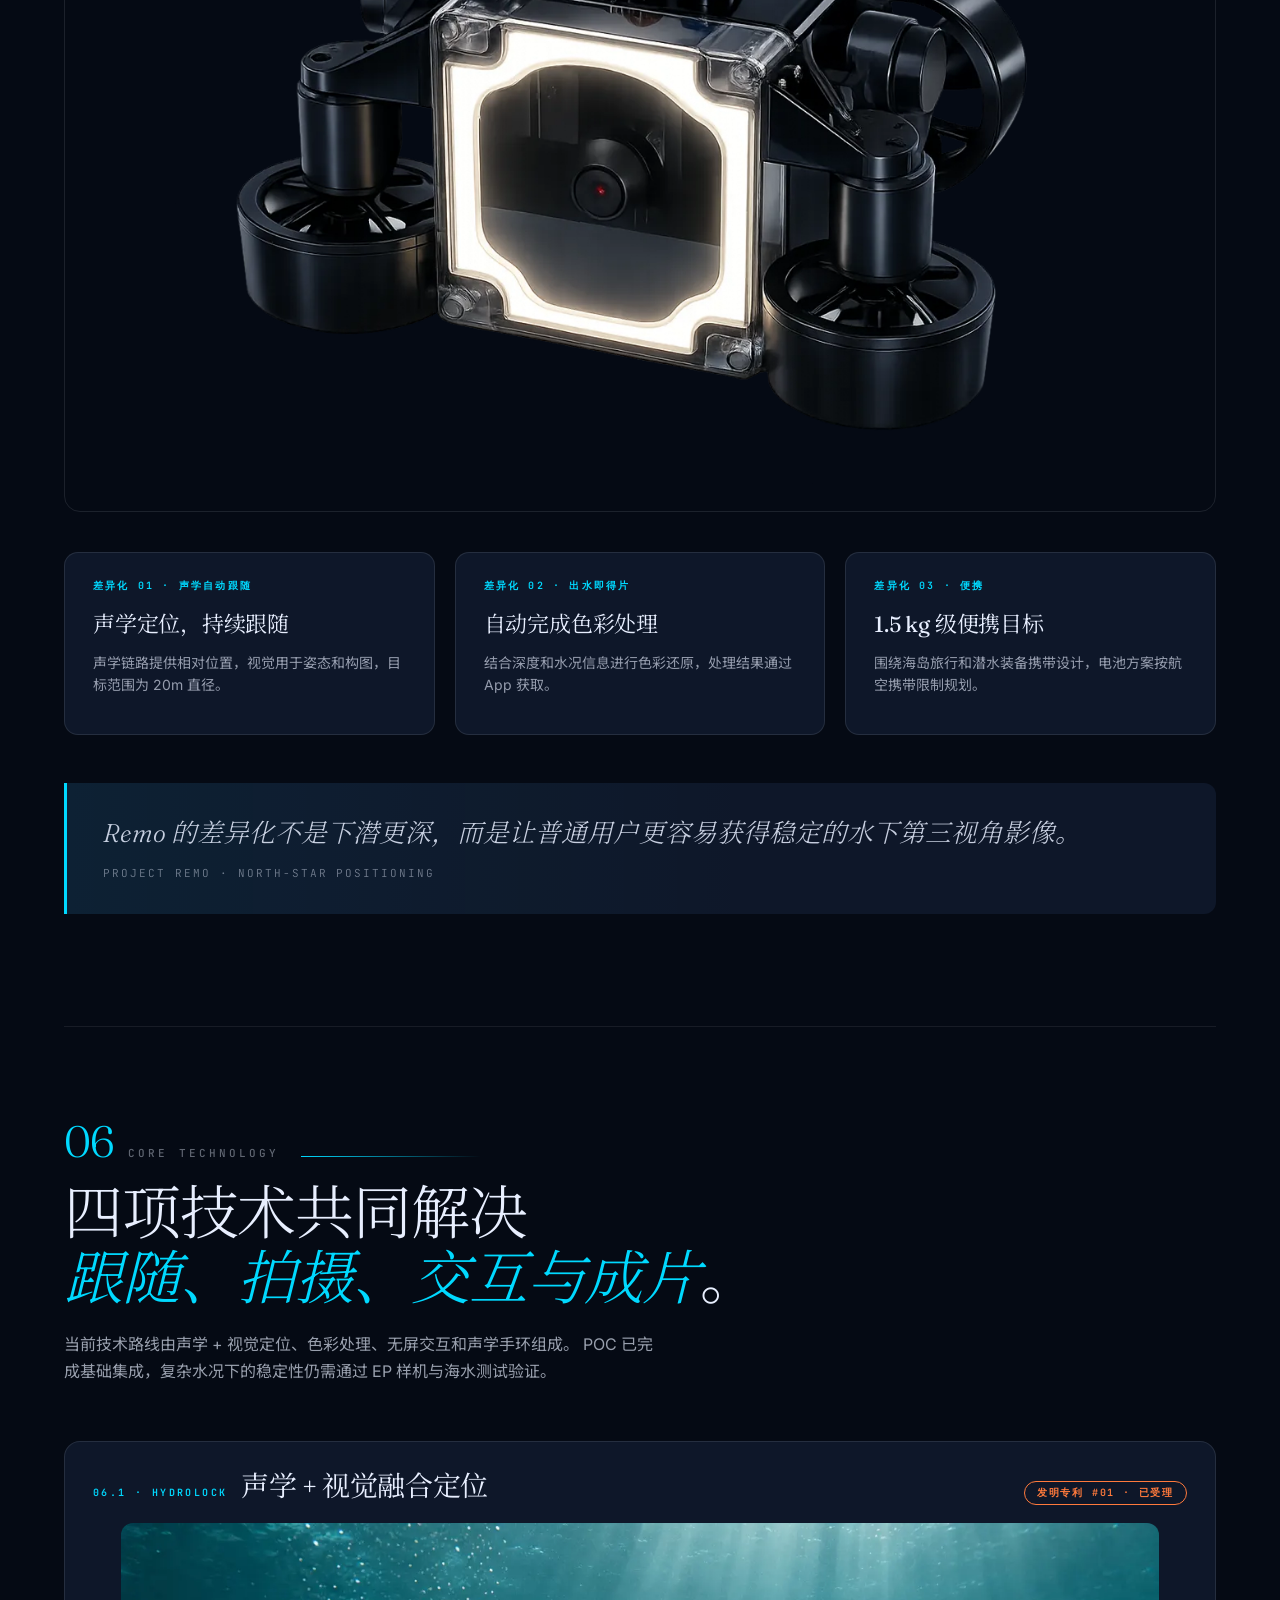
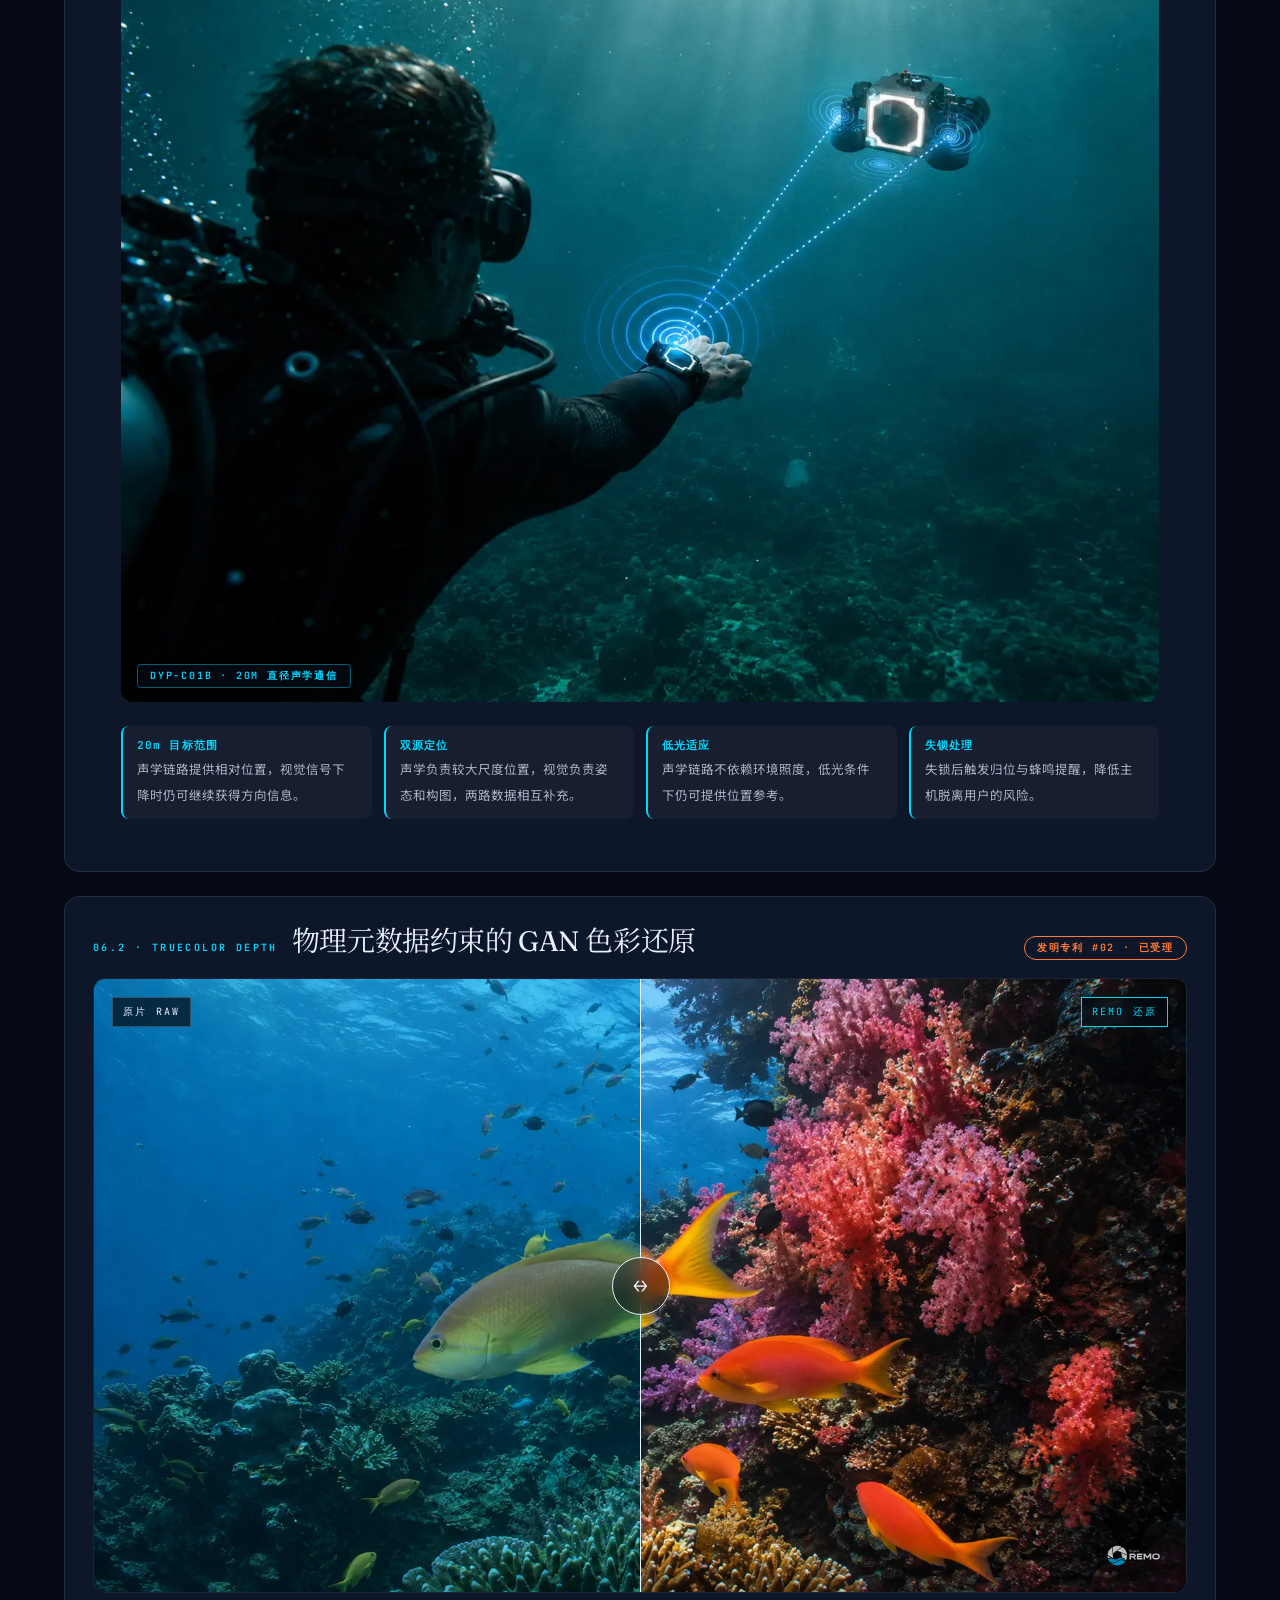
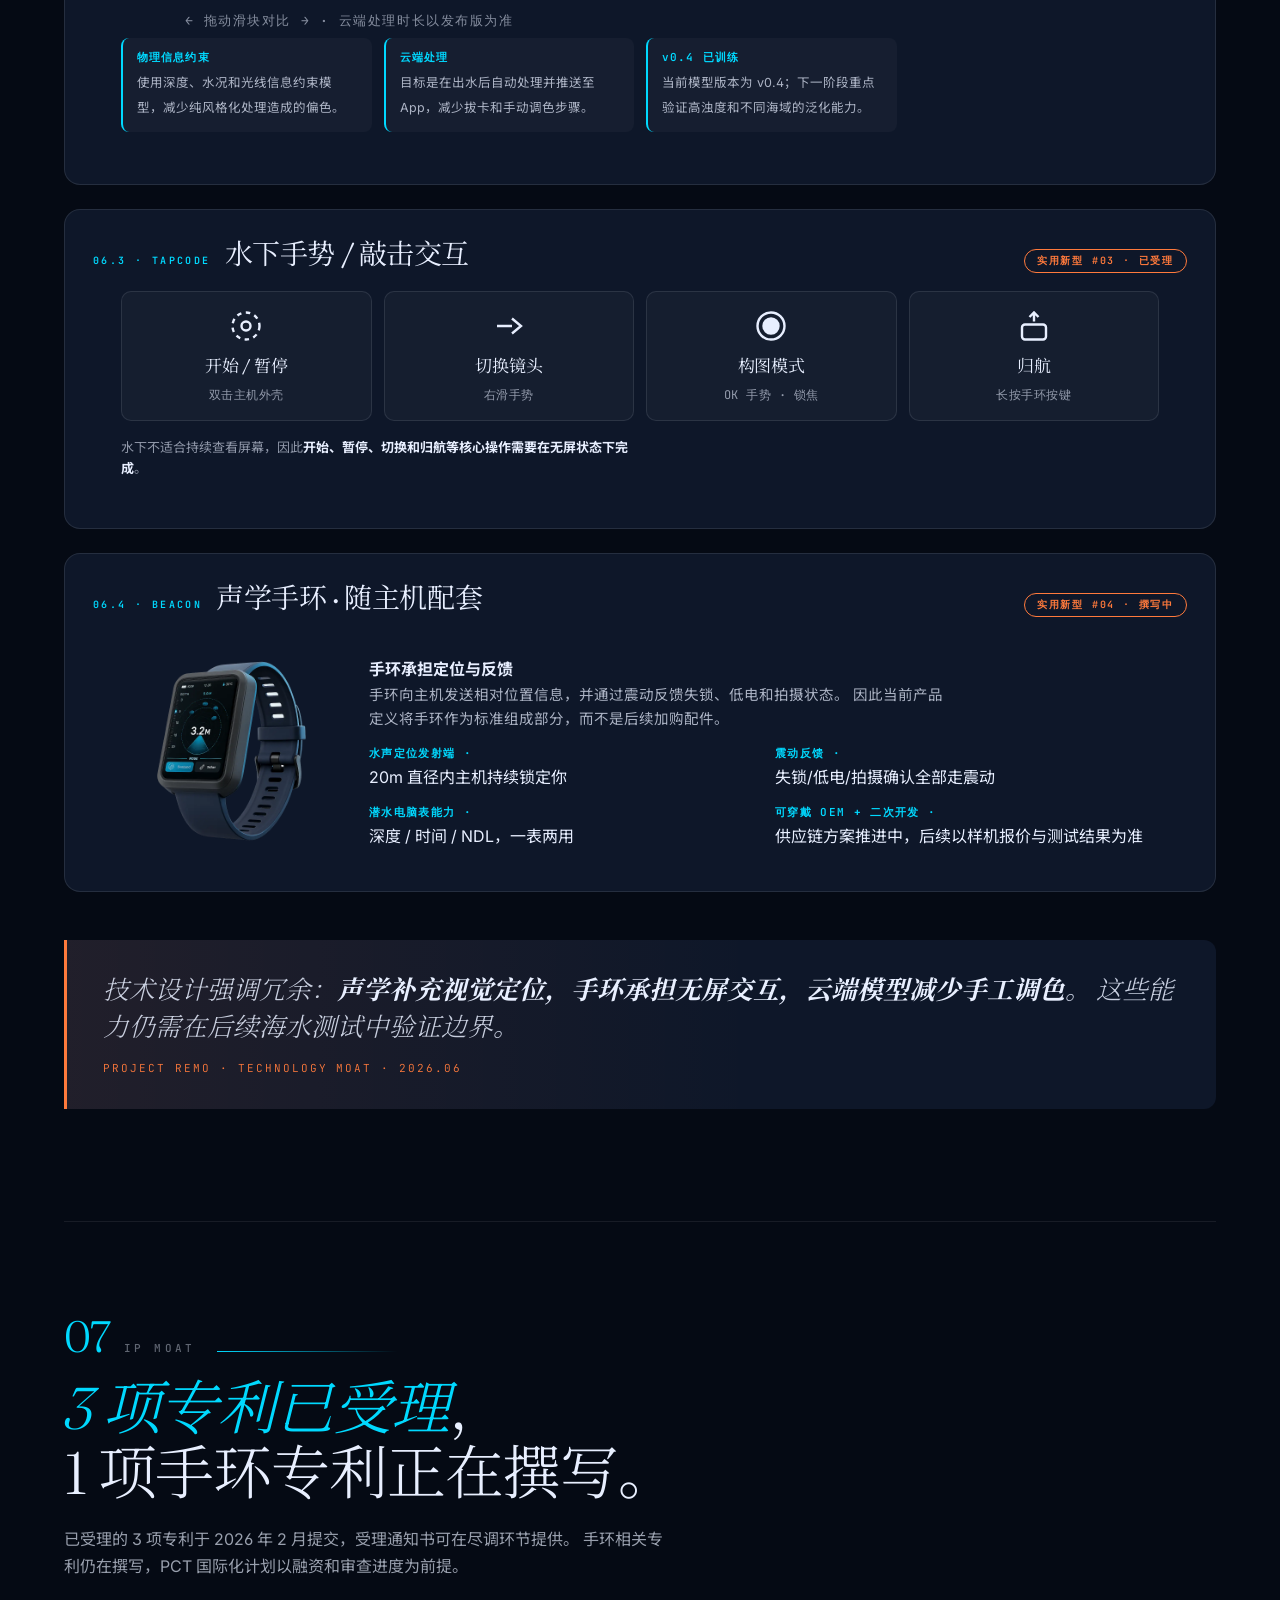
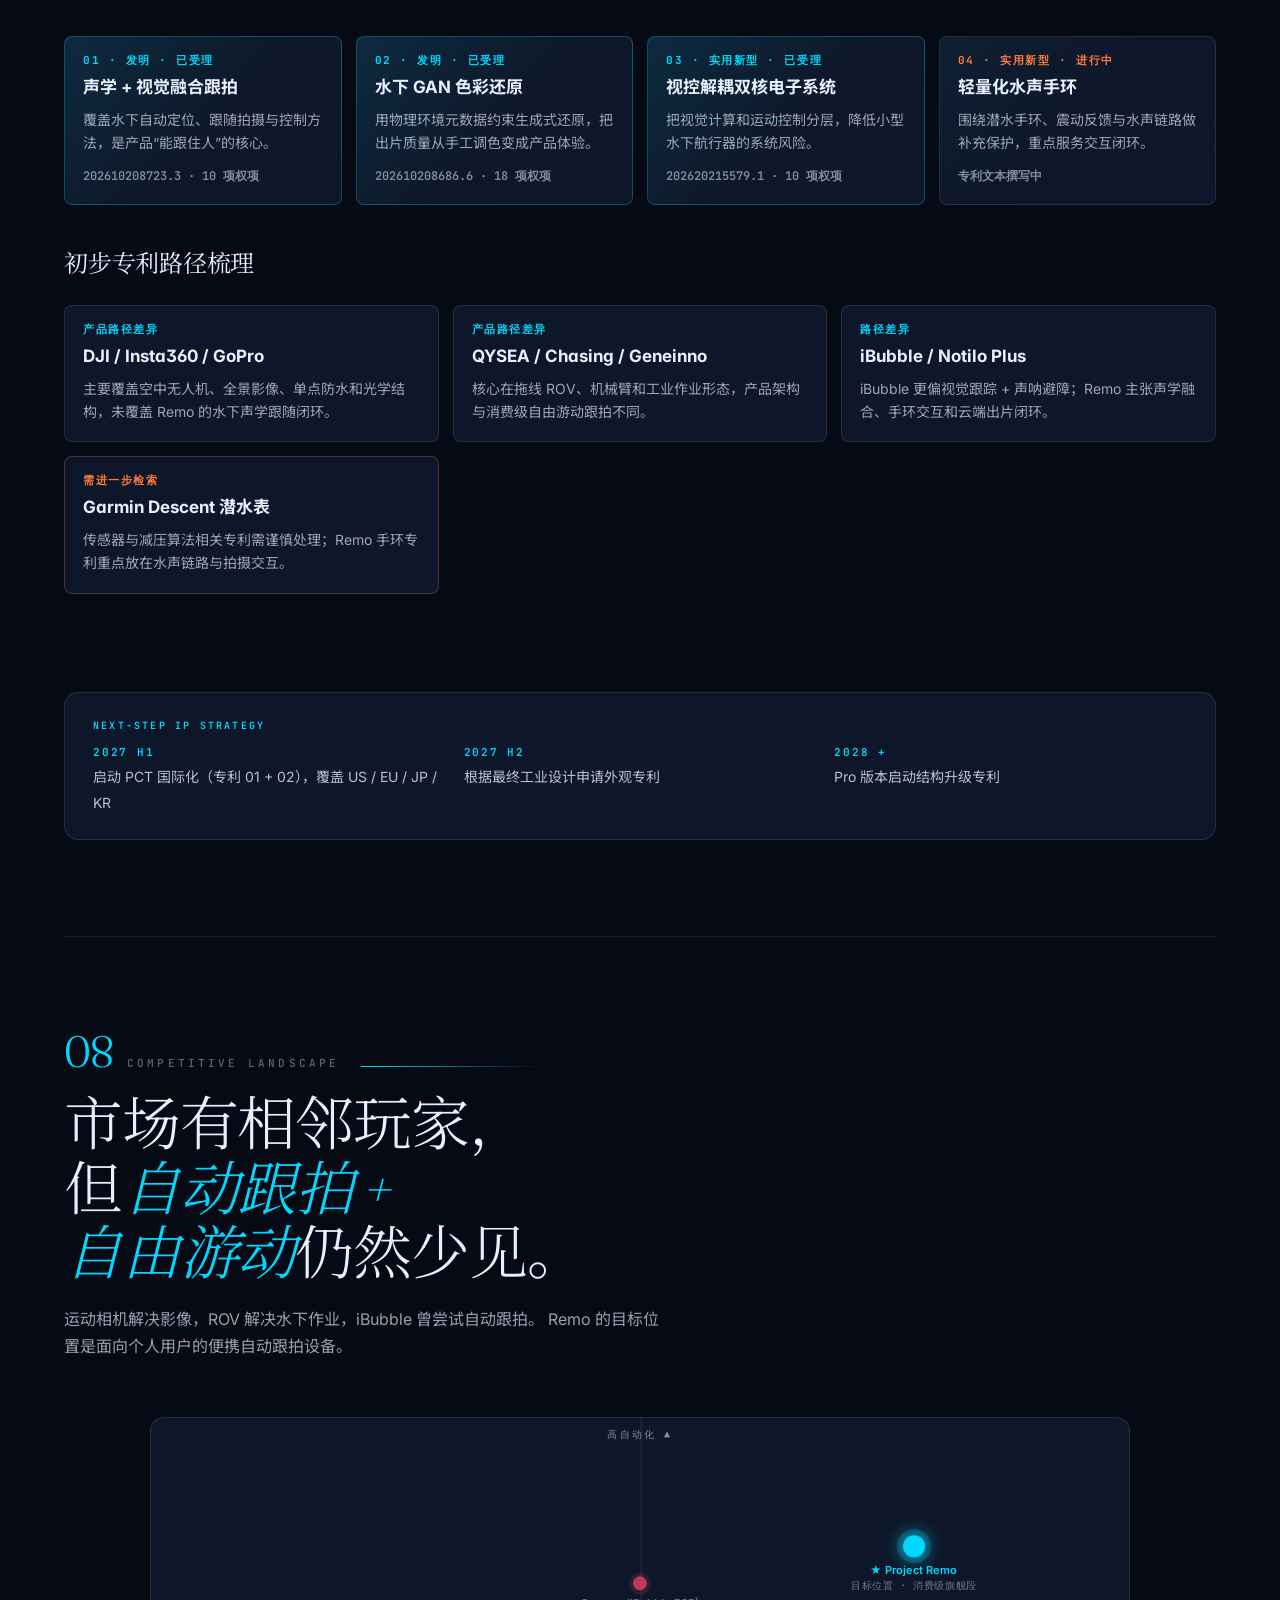
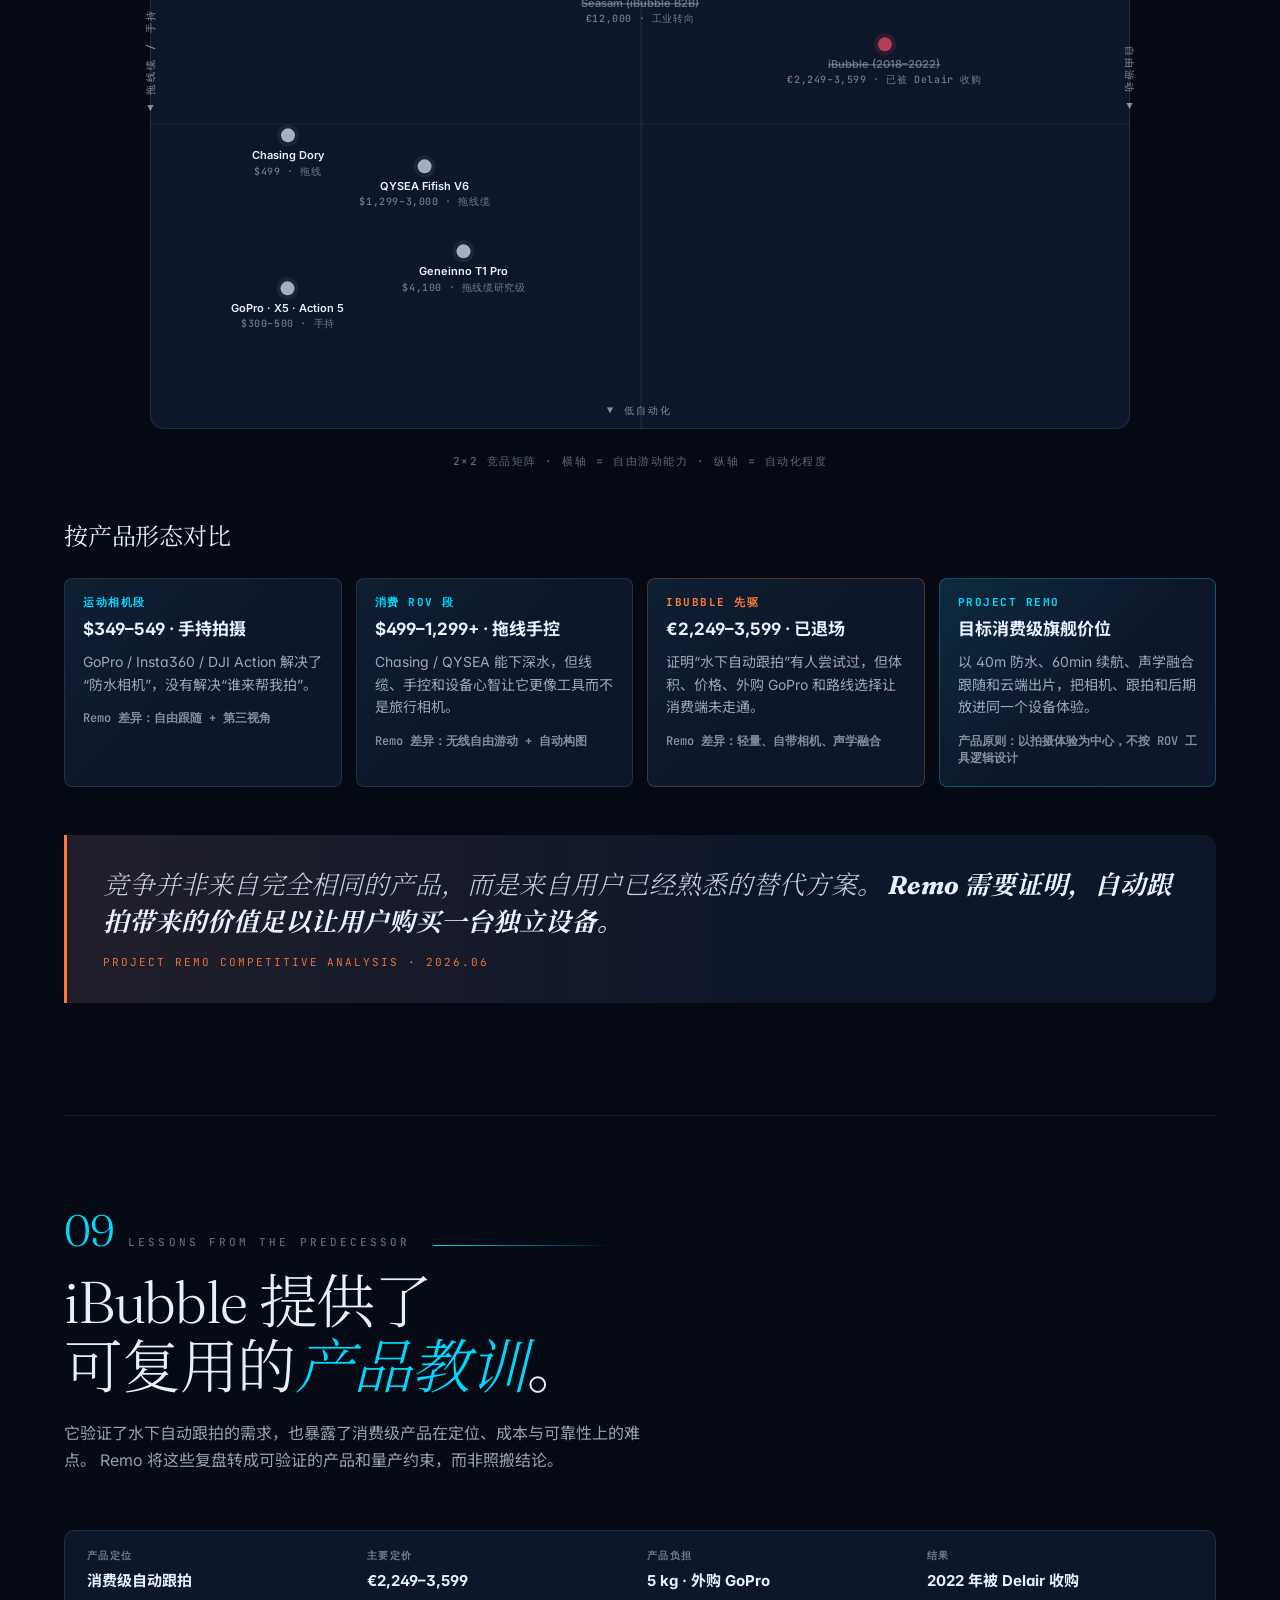
==== commit 03553ed2: "Refine investor narrative and mobile density" ====
--- a/for-investors/index.html
+++ b/for-investors/index.html
@@ -21,8 +21,8 @@
 <link rel="preconnect" href="https://fonts.gstatic.com" crossorigin>
 <link href="https://fonts.googleapis.com/css2?family=Anton&family=Fraunces:ital,opsz,wght,SOFT,WONK@0,9..144,300..900,30..100,0..1;1,9..144,300..900,30..100,0..1&family=Inter:wght@300;400;500;600;800&family=JetBrains+Mono:wght@400;500;600;700&family=Noto+Sans+SC:wght@300;400;500;700&family=Noto+Serif+SC:wght@300;400;500;700&display=swap" rel="stylesheet">
 
-<link rel="stylesheet" href="../site.css?v=v2-12">
-<link rel="stylesheet" href="../investors.css?v=inv-9">
+<link rel="stylesheet" href="../site.css?v=v2-13">
+  <link rel="stylesheet" href="../investors.css?v=inv-16">
 </head>
 <body>
 
@@ -100,19 +100,19 @@
         像陆地一样<em>简单</em>。
       </h1>
       <p class="cover-sub">
-        全球首款消费级 · 声学自动跟拍 · 便携式水下相机。
+        面向潜水与海岛旅行的消费级声学自动跟拍相机。
       </p>
       <p class="cover-sub-en">
-        The world's first consumer-grade underwater follow-cam.<br>
-        A new product category that no incumbent owns — and we've studied who tried it before us.
+        A consumer underwater camera that follows the diver through acoustic positioning,<br>
+        then turns the footage into ready-to-share clips.
       </p>
     </div>
   </div>
 
   <div class="cover-metrics">
     <div class="metric">
-      <div class="v">4 项</div>
-      <div class="k">发明 / 实用新型专利已受理</div>
+      <div class="v">3 + 1 项</div>
+      <div class="k">3 项已受理 · 1 项撰写中</div>
     </div>
     <div class="metric">
       <div class="v">3 × 国家级</div>
@@ -136,28 +136,28 @@
     <div class="stage-banner">
       <span class="stage-tag">当前阶段 · Pre-Seed</span>
       <div class="stage-copy">
-        正在规划 <b>Pre-Seed</b> 跟投人席位。
-        <em>Lead Investor</em>（资深产业合伙人）已完成多轮深度沟通，
-        市场调研材料已形成，下一步进入条款与用户验证确认。
+        本轮计划融资 <b>$200K–500K</b>。
+        当前正与资深产业合伙人就 <em>Lead Investor</em> 条款保持沟通，
+        并同步推进用户验证与核心团队补齐。
       </div>
       <div class="stage-amt">$200K&nbsp;–&nbsp;500K&nbsp;@&nbsp;$3–5M</div>
     </div>
 
     <div class="investor-disclosure-grid">
       <div>
-        <span>公开页边界</span>
-        <strong>摘要，不替代尽调材料</strong>
-        <p>页面展示市场逻辑、技术进展与融资计划；详细文件在 NDA 后披露。</p>
+        <span>公开信息范围</span>
+        <strong>本页是项目摘要</strong>
+        <p>市场、产品、进展与融资计划在此公开；核心技术和详细财务资料在 NDA 后提供。</p>
       </div>
       <div>
-        <span>状态口径</span>
-        <strong>已完成 / 推进中 / 模型假设分开呈现</strong>
-        <p>避免把沟通意向、财务模型和已签署事项混在一起。</p>
+        <span>信息状态</span>
+        <strong>事实、计划与假设分别标注</strong>
+        <p>“推进中”不等同于已签约；财务数字均为当前规划模型。</p>
       </div>
       <div>
-        <span>下一步验证</span>
-        <strong>N=30+ 访谈与早期社媒验证</strong>
-        <p>把消费者页等候名单转化为可追踪的需求证据。</p>
+        <span>近期验证</span>
+        <strong>完成 N=30+ 目标用户访谈</strong>
+        <p>同步测试等候名单转化、价格接受度和潜店合作意向。</p>
       </div>
     </div>
 
@@ -178,10 +178,10 @@
 <section class="inv-sec wrap" id="problem" data-chapter="01" data-chapter-name="The Problem">
   <header class="inv-head reveal">
     <span class="crumb"><b>01</b>The Problem<span class="crumb-progress"></span></span>
-    <h2>一个 <em>$7B</em> 市场，<br>至今没有<strong>消费级赢家</strong>。</h2>
+    <h2><em>$7B</em> 水下相机市场，<br>自动跟拍仍是<strong>产品空缺</strong>。</h2>
     <p class="inv-lead">
-      水下消费拍摄已经被「运动相机」和「拖线 ROV」两套不完整方案教育了十年。
-      调研数据显示：九成潜水员从未独立拍出满意的水下作品。
+      运动相机需要手持，消费 ROV 依赖线缆和手动控制。
+      对希望获得第三视角影像的潜水员来说，现有方案都没有同时解决跟拍、便携和易用性。
     </p>
   </header>
 
@@ -207,49 +207,49 @@
     </div>
 
     <div class="dc hl">
-      <div class="dc-tag">市场失败 · WHITE SPACE</div>
+      <div class="dc-tag">设备渗透率 · ADOPTION</div>
       <div class="dc-num">8%</div>
       <p class="dc-sub">
-        全球潜水员仅 8% 拥有专用水下设备，
-        55% 仍在用手机 + 防水袋的将就方案。
-        <b style="color:var(--alert-orange)">90% 从未独立拍出满意水下作品。</b>
+        全球潜水员中专用水下设备拥有率仍低，
+        手机 + 防水袋仍是常见的替代方案。
+        <b style="color:var(--alert-orange)">拍摄需求存在，但产品渗透率有限。</b>
       </p>
       <div class="dc-src">PADI + DEMA Fast Facts · 2024</div>
     </div>
   </div>
 
   <div class="gap-lg reveal">
-    <h3 class="inv-sub-h3">现有方案的天花板</h3>
+    <h3 class="inv-sub-h3">现有方案分别解决了什么</h3>
     <div class="gap-cards">
       <article class="gap-card">
         <span>运动相机</span>
-        <b>会拍，但没人帮拍</b>
-        <p>GoPro / Insta360 / DJI Action 已教育用户买相机，但水下仍主要靠手持和自拍杆。</p>
+        <b>画质成熟，需要手持</b>
+        <p>GoPro / Insta360 / DJI Action 具备成熟影像能力，但水下第三视角仍依赖同伴或自拍杆。</p>
         <em>10–20m 裸机 · 第三视角缺失</em>
       </article>
       <article class="gap-card">
         <span>消费 ROV</span>
-        <b>能下水，但不自由</b>
-        <p>Chasing / QYSEA 解决了深度，但拖线缆和手控逻辑不适合娱乐潜水跟拍。</p>
+        <b>深度更强，依赖线缆</b>
+        <p>Chasing / QYSEA 能覆盖更深水域，但线缆和手控逻辑不适合自由游动跟拍。</p>
         <em>15–100m · 线缆限制行动</em>
       </article>
       <article class="gap-card">
         <span>手机防水袋</span>
-        <b>便宜，但不可靠</b>
-        <p>仍是大量潜水员的临时方案，核心问题是漏水风险、色彩失真和水下操作受限。</p>
+        <b>成本低，体验不稳定</b>
+        <p>适合临时记录，但存在进水风险、色彩偏差和水下操作受限等问题。</p>
         <em>55% 用户仍在将就</em>
       </article>
       <article class="gap-card">
         <span>水下摄影师</span>
-        <b>效果好，但不可复用</b>
-        <p>海岛旅拍服务证明需求存在，但预约、成本和不可持续复用限制了规模化。</p>
+        <b>效果可控，服务成本高</b>
+        <p>海岛旅拍服务能够提供第三视角，但预约和人力成本限制了覆盖范围。</p>
         <em>$40–80 / 小时</em>
       </article>
     </div>
   </div>
 
   <div class="callout warn">
-    水下拍摄不是「小赛道」，而是<b style="color:var(--light)">被错误产品教育了十年的大赛道</b>。
+    现有市场已经证明用户愿意为水下影像付费，尚未解决的是<b style="color:var(--light)">如何用一台便携设备完成稳定跟拍</b>。
     <cite>Project Remo Market Analysis · 2026.06</cite>
   </div>
 </section>
@@ -260,21 +260,21 @@
 <section class="inv-sec wrap" id="insights" data-chapter="02" data-chapter-name="User Insights">
   <header class="inv-head reveal">
     <span class="crumb"><b>02</b>User Insights<span class="crumb-progress"></span></span>
-    <h2>一手访谈 × 学术大样本，<br><em>双重验证</em>痛点真实存在。</h2>
+    <h2>小样本访谈给出方向，<br>公开数据用于<em>交叉验证</em>。</h2>
     <p class="inv-lead">
-      Pre-Seed 阶段完成 3 份深度访谈（每份 30–60 分钟），并与 PADI / DEMA / Atlas Aquatica 学术与行业大样本交叉验证。
-      诚实声明样本局限，关键结论用大样本兜底。
+      当前已完成 3 份深度访谈，每份 30–60 分钟。样本只用于识别问题方向，
+      市场规模与行业特征另以 PADI、DEMA 和 Atlas Aquatica 的公开资料核对。
     </p>
   </header>
 
   <div class="dc reveal" style="margin-bottom:32px;">
-    <div class="dc-tag">METHODOLOGY · 诚实声明</div>
+    <div class="dc-tag">METHODOLOGY · 研究范围</div>
     <p class="dc-sub" style="margin:0;font-size:15px;line-height:1.7;color:rgba(232,239,255,0.78);">
-      <b style="color:var(--light)">我们做了：</b>3 份深度访谈（21–25 岁，海岛旅游高频用户）。<br>
-      <b style="color:var(--alert-orange)">局限：</b>一手样本量较小，作为质性洞察的方向锚定。<br>
-      <b style="color:var(--light)">兜底：</b>关键结论以 PADI Annual Report · Atlas Aquatica (Cell Reports Sustainability 2025) ·
-      DEMA 2024 Fast Facts 大样本数据复核。<br>
-      <b style="color:var(--accent)">下一步：</b>v2 阶段扩展至 N=30+ 全球潜水员访谈（欧洲 / 东南亚 / 北美 / 日韩）。
+      <b style="color:var(--light)">已完成：</b>3 份深度访谈（21–25 岁，海岛旅游高频用户）。<br>
+      <b style="color:var(--alert-orange)">样本限制：</b>目前不足以代表整体市场，只用于形成待验证假设。<br>
+      <b style="color:var(--light)">外部参照：</b>PADI Annual Report · Atlas Aquatica (Cell Reports Sustainability 2025) ·
+      DEMA 2024 Fast Facts。<br>
+      <b style="color:var(--accent)">下一步：</b>扩展至 N=30+ 潜水员访谈，覆盖欧洲、东南亚、北美和日韩。
     </p>
   </div>
 
@@ -287,8 +287,8 @@
     </article>
     <article class="evidence-card high">
       <span>高置信</span>
-      <b>自动跟拍是真痛点</b>
-      <p>用户反复提到“没人帮拍”；潜店拍摄服务和 iBubble 历史侧面验证需求存在。</p>
+      <b>自动跟拍需求反复出现</b>
+      <p>受访者多次提到“没人帮拍”；潜店拍摄服务和 iBubble 的历史也说明第三视角需求存在。</p>
       <em>30%+ 潜店客户询问拍摄服务/设备出租</em>
     </article>
     <article class="evidence-card high">
@@ -305,8 +305,8 @@
     </article>
     <article class="evidence-card high">
       <span>较高置信</span>
-      <b>续航与可靠性是底线</b>
-      <p>用户不是要“玩具”，而是要能覆盖一瓶气、可靠防水、可带上飞机的设备。</p>
+      <b>续航与可靠性优先</b>
+      <p>目标体验是覆盖一次常规潜水、可靠防水，并符合随身携带的电池限制。</p>
       <em>≥ 60min 续航 · 电池 &lt; 100Wh</em>
     </article>
   </div>
@@ -323,10 +323,10 @@
 <section class="inv-sec wrap" id="thesis" data-chapter="03" data-chapter-name="Our Investment Thesis">
   <header class="inv-head reveal">
     <span class="crumb"><b>03</b>Our Thesis · 5C Framework<span class="crumb-progress"></span></span>
-    <h2>我们用<em>同一把尺子</em>，<br>评估自己。</h2>
+    <h2>用 5C 框架检查<br>需求、能力与<em>商业条件</em>。</h2>
     <p class="inv-lead">
-      在动手做产品之前，我们先用 5C 框架横向审视这次机会：客户、能力、竞争、协作、时代趋势。
-      这是 Remo 内部所有重大决策都要过的同一道筛子，也是我们建议投资人用来快速判断的工具。
+      5C 分别对应客户、团队能力、竞争、合作资源和外部环境。
+      这里不仅展示支持项目的证据，也明确仍待验证的部分。
     </p>
   </header>
 
@@ -353,13 +353,13 @@
       <div class="c-id">C4</div>
       <div class="c-name">Collaborator<small>协作生态</small></div>
       <div class="c-q">供应链 / 渠道 / 顾问网络谁愿意一起来？</div>
-      <div class="c-state">深圳供应链路径明确</div>
+      <div class="c-state">供应链接触推进中</div>
     </div>
     <div class="fivec-row done">
       <div class="c-id">C5</div>
       <div class="c-name">Context<small>时代趋势</small></div>
       <div class="c-q">是否在结构性大趋势上？</div>
-      <div class="c-state">趋势明确</div>
+      <div class="c-state">公开数据支持</div>
     </div>
   </div>
 
@@ -368,23 +368,23 @@
       <div class="dc-tag">PRODUCT COMMERCIALIZATION · 5 阶段</div>
       <h3 class="inv-sub-h3" style="margin:8px 0 12px;">当前位置：POC 完成 → 向 EP 推进</h3>
       <p class="dc-sub">Idea → POC → KOL Beta（进行中）→ Commercial → 50% Penetration。
-        每一阶段的退出条件都被明确写下，避免「全部要赢」的早期错觉。</p>
+        每个阶段都设置进入下一阶段的验证条件，避免过早扩大投入。</p>
     </div>
     <div class="dc">
       <div class="dc-tag">LEAN STARTUP · MVP 原则</div>
       <h3 class="inv-sub-h3" style="margin:8px 0 12px;">先验证，后规模</h3>
-      <p class="dc-sub">Pre-Seed 用最小代价拿到市场答案，Seed 阶段才进入工业设计与代工选型，避免在 PMF 之前烧资本结构。</p>
+      <p class="dc-sub">Pre-Seed 优先确认需求和技术可行性；达到验证条件后，再扩大工业设计、供应链和团队投入。</p>
     </div>
     <div class="dc hl">
-      <div class="dc-tag">DECISION HYGIENE</div>
+      <div class="dc-tag">STAGE GATES · 阶段门槛</div>
       <h3 class="inv-sub-h3" style="margin:8px 0 12px;">每个里程碑设触发条件</h3>
-      <p class="dc-sub">Pre-Seed → Seed → KS → Series A，每一步都有可验证的「触发指标」，未达成则降速、复盘、不强行推进。</p>
+      <p class="dc-sub">Pre-Seed、Seed、Kickstarter 和后续融资均对应明确里程碑；未达到目标时调整节奏与方案。</p>
     </div>
   </div>
 
   <div class="callout">
-    我们不试图说服你 Remo 一定会赢。我们试图证明：<br>
-    <b style="color:var(--light)">在 5C 全维度下，这个机会值得被认真投入；并且我们具备在每一个 C 上推进的具体路径。</b>
+    5C 框架用于说明两件事：<br>
+    <b style="color:var(--light)">哪些条件已经具备，哪些问题仍需要通过用户、工程和供应链验证。</b>
     <cite>Project Remo · Investment Thesis · 2026.06</cite>
   </div>
 </section>
@@ -395,10 +395,10 @@
 <section class="inv-sec wrap" id="market" data-chapter="04" data-chapter-name="Market Sizing">
   <header class="inv-head reveal">
     <span class="crumb"><b>04</b>Market Sizing<span class="crumb-progress"></span></span>
-    <h2><em>$20B+</em> 收敛市场，<br>通过全球聚焦渠道可达。</h2>
+    <h2>从三个相邻市场，<br>收敛到<em>可验证的早期客群</em>。</h2>
     <p class="inv-lead">
-      运动相机 + 水下相机 + 水下无人机三条赛道在「消费级水下拍摄」象限收敛。
-      数据全部来自公开学术报告与行业研究，每个数字可溯源。
+      运动相机、水下相机和水下无人机提供市场规模参照。
+      Remo 的早期重点不是覆盖整个 TAM，而是潜店、海岛活动与水下内容创作者。
     </p>
   </header>
 
@@ -445,7 +445,7 @@
       </div>
       <p class="dc-sub">GoPro 全球市占率从 2023 巅峰 75.5%，
         跌至 2025 年 11 月 9.6%。<b style="color:var(--light)">DJI + Insta360 中国系合计 80%+</b>。
-        水下是下一块战略高地。</p>
+        说明中国消费影像品牌已经具备全球产品和渠道能力。</p>
       <div class="dc-src">HDIN Research · 2025</div>
     </div>
   </div>
@@ -461,10 +461,10 @@
 <section class="inv-sec wrap" id="product" data-chapter="05" data-chapter-name="The Product">
   <header class="inv-head reveal">
     <span class="crumb"><b>05</b>The Product<span class="crumb-progress"></span></span>
-    <h2>不是迭代，<br>是<em>新品类</em>。</h2>
+    <h2>一台能跟随潜水员，<br>并完成拍摄与<em>成片</em>的水下相机。</h2>
     <p class="inv-lead">
-      运动相机不能跟拍，ROV 不能脱线。Remo 在两者之间开辟新象限：
-      自由游动 × 自动跟随 × 便携消费级。
+      Remo 将声学定位、自动构图、自主运动和云端色彩处理整合到一套产品中，
+      目标是在旅行场景中减少手持拍摄和后期处理。
     </p>
   </header>
 
@@ -483,23 +483,23 @@
   <div class="dc-grid-3 reveal">
     <div class="dc">
       <div class="dc-tag">差异化 01 · 声学自动跟随</div>
-      <h3 class="inv-sub-h3" style="font-size:22px;margin:0 0 10px;">唯一不需要人手持的水下相机</h3>
-      <p class="dc-sub">声学 + 视觉双源融合，20m 直径范围内持续锁定潜水员。</p>
+      <h3 class="inv-sub-h3" style="font-size:22px;margin:0 0 10px;">声学定位，持续跟随</h3>
+      <p class="dc-sub">声学链路提供相对位置，视觉用于姿态和构图，目标范围为 20m 直径。</p>
     </div>
     <div class="dc">
       <div class="dc-tag">差异化 02 · 出水即得片</div>
-      <h3 class="inv-sub-h3" style="font-size:22px;margin:0 0 10px;">云端 GAN 快速成片</h3>
-      <p class="dc-sub">深度感知 AI 还原真实色彩，App 推送，不用拔卡。</p>
+      <h3 class="inv-sub-h3" style="font-size:22px;margin:0 0 10px;">自动完成色彩处理</h3>
+      <p class="dc-sub">结合深度和水况信息进行色彩还原，处理结果通过 App 获取。</p>
     </div>
     <div class="dc">
       <div class="dc-tag">差异化 03 · 便携</div>
-      <h3 class="inv-sub-h3" style="font-size:22px;margin:0 0 10px;">1.5 kg · 能上飞机</h3>
-      <p class="dc-sub">相对 iBubble 5kg 减重 3 倍，符合 ICAO 可手提登机规定。</p>
+      <h3 class="inv-sub-h3" style="font-size:22px;margin:0 0 10px;">1.5 kg 级便携目标</h3>
+      <p class="dc-sub">围绕海岛旅行和潜水装备携带设计，电池方案按航空携带限制规划。</p>
     </div>
   </div>
 
   <div class="callout">
-    「水下界的 Insta360」—— 极客 × 可玩性 × 反 ROV 路线。
+    Remo 的差异化不是下潜更深，而是让普通用户更容易获得稳定的水下第三视角影像。
     <cite>Project Remo · North-Star Positioning</cite>
   </div>
 </section>
@@ -512,10 +512,10 @@
 <section class="inv-sec wrap" id="tech" data-chapter="06" data-chapter-name="Core Technology">
   <header class="inv-head reveal">
     <span class="crumb"><b>06</b>Core Technology<span class="crumb-progress"></span></span>
-    <h2>四项核心技术，<br>每一项都对应<em>已受理专利</em>。</h2>
+    <h2>四项技术共同解决<br><em>跟随、拍摄、交互与成片</em>。</h2>
     <p class="inv-lead">
-      区别于 iBubble「视觉为主 + 声呐避障」的路线，Remo 采用「声学融合 + 视觉精构图 + AI 色彩还原 + 手势/手环交互」四层组合拳，
-      在浊水、强流、低光环境下依然可用。
+      当前技术路线由声学 + 视觉定位、色彩处理、无屏交互和声学手环组成。
+      POC 已完成基础集成，复杂水况下的稳定性仍需通过 EP 样机与海水测试验证。
     </p>
   </header>
 
@@ -524,7 +524,7 @@
     <div class="tech-block-head">
       <span class="tag">06.1 · HydroLock</span>
       <h3>声学 + 视觉融合定位</h3>
-      <span class="patent">⚑ 发明专利 #01 · 已受理</span>
+      <span class="patent">发明专利 #01 · 已受理</span>
     </div>
     <div class="tech-block-body">
       <div class="tech-scene">
@@ -532,10 +532,10 @@
         <span class="scene-tag">DYP-C01b · 20m 直径声学通信</span>
       </div>
       <div class="tech-bullets">
-        <div class="bullet"><b>20m 跟随半径</b><span>水声主链路 + 视觉精构图，在视觉跟丢的浊水中依然能到。</span></div>
-        <div class="bullet"><b>双源 SLAM</b><span>声学解算大尺度位置，视觉解算姿态与构图，互补不抢权。</span></div>
-        <div class="bullet"><b>低光可用</b><span>水声不依赖照度，黎明/黄昏与洞潜场景仍能稳定锁定。</span></div>
-        <div class="bullet"><b>失锁兜底</b><span>自动归位 + 蜂鸣寻人机制，物理上不丢人、不丢机。</span></div>
+        <div class="bullet"><b>20m 目标范围</b><span>声学链路提供相对位置，视觉信号下降时仍可继续获得方向信息。</span></div>
+        <div class="bullet"><b>双源定位</b><span>声学负责较大尺度位置，视觉负责姿态和构图，两路数据相互补充。</span></div>
+        <div class="bullet"><b>低光适应</b><span>声学链路不依赖环境照度，低光条件下仍可提供位置参考。</span></div>
+        <div class="bullet"><b>失锁处理</b><span>失锁后触发归位与蜂鸣提醒，降低主机脱离用户的风险。</span></div>
       </div>
     </div>
   </div>
@@ -545,7 +545,7 @@
     <div class="tech-block-head">
       <span class="tag">06.2 · TrueColor Depth</span>
       <h3>物理元数据约束的 GAN 色彩还原</h3>
-      <span class="patent">⚑ 发明专利 #02 · 已受理</span>
+      <span class="patent">发明专利 #02 · 已受理</span>
     </div>
     <div class="tech-block-body">
       <!-- 完全按消费者页 #truecolor 的 .color-frame 结构（CSS 来自 site.css） -->
@@ -561,9 +561,9 @@
         ←  拖动滑块对比  →  ·  云端处理时长以发布版为准
       </p>
       <div class="tech-bullets">
-        <div class="bullet"><b>不是滤镜</b><span>用深度、水况、光线元数据约束生成模型，结果符合真实物理世界。</span></div>
-        <div class="bullet"><b>云端快速处理</b><span>出水后推送 App，目标减少拔卡与手动调色。</span></div>
-        <div class="bullet"><b>v0.4 已训练</b><span>当前模型版本 v0.4，Seed 阶段升级至 v0.5（更稳的高浊度泛化）。</span></div>
+        <div class="bullet"><b>物理信息约束</b><span>使用深度、水况和光线信息约束模型，减少纯风格化处理造成的偏色。</span></div>
+        <div class="bullet"><b>云端处理</b><span>目标是在出水后自动处理并推送至 App，减少拔卡和手动调色步骤。</span></div>
+        <div class="bullet"><b>v0.4 已训练</b><span>当前模型版本为 v0.4；下一阶段重点验证高浊度和不同海域的泛化能力。</span></div>
       </div>
     </div>
   </div>
@@ -573,7 +573,7 @@
     <div class="tech-block-head">
       <span class="tag">06.3 · TapCode</span>
       <h3>水下手势 / 敲击交互</h3>
-      <span class="patent">⚑ 实用新型 #03 · 已受理</span>
+      <span class="patent">实用新型 #03 · 已受理</span>
     </div>
     <div class="tech-block-body">
       <div class="tap-grid">
@@ -595,8 +595,7 @@
         </div>
       </div>
       <p style="margin:0 28px 22px;font-size:13px;line-height:1.6;color:rgba(232,239,255,0.6);">
-        水下不戴显示屏的现实下，<b style="color:var(--light)">所有核心动作必须能在「无 UI」状态下完成</b>。
-        TapCode 把控制权放回潜水员手心。
+        水下不适合持续查看屏幕，因此<b style="color:var(--light)">开始、暂停、切换和归航等核心操作需要在无屏状态下完成</b>。
       </p>
     </div>
   </div>
@@ -605,16 +604,16 @@
   <div class="tech-block reveal">
     <div class="tech-block-head">
       <span class="tag">06.4 · Beacon</span>
-      <h3>声学手环 · 必送 package</h3>
-      <span class="patent">⚑ 实用新型 #04 · 撰写中</span>
+      <h3>声学手环 · 随主机配套</h3>
+      <span class="patent">实用新型 #04 · 撰写中</span>
     </div>
     <div class="tech-block-body">
       <div class="beacon-row">
         <img src="../Image/声学手环产品图.webp" alt="Remo Beacon 声学手环" loading="lazy" decoding="async">
         <div class="beacon-info">
-          <h4>不是配件，是「水下连接的另一端」</h4>
-          <p>主机上的声学模组负责「看见你」，手环上的声学模组负责「告诉主机你在哪、要什么」。
-            两者是同一条链路的两端。这也是为什么手环必须随主机一起送 —— 它是体验完整性的前提。</p>
+          <h4>手环承担定位与反馈</h4>
+          <p>手环向主机发送相对位置信息，并通过震动反馈失锁、低电和拍摄状态。
+            因此当前产品定义将手环作为标准组成部分，而不是后续加购配件。</p>
           <ul>
             <li><b>水声定位发射端 ·</b> 20m 直径内主机持续锁定你</li>
             <li><b>震动反馈 ·</b> 失锁/低电/拍摄确认全部走震动</li>
@@ -627,7 +626,8 @@
   </div>
 
   <div class="callout warn">
-    iBubble 的失败之一是「视觉单源」在浊水跟丢。Remo 在<b style="color:var(--light)">每一项核心技术上都做了第二条腿</b>：声学兜底视觉、手环兜底无 UI、AI 兜底人工调色。
+    技术设计强调冗余：<b style="color:var(--light)">声学补充视觉定位，手环承担无屏交互，云端模型减少手工调色</b>。
+    这些能力仍需在后续海水测试中验证边界。
     <cite>Project Remo · Technology Moat · 2026.06</cite>
   </div>
 </section>
@@ -638,10 +638,10 @@
 <section class="inv-sec wrap" id="ip" data-chapter="07" data-chapter-name="IP Moat">
   <header class="inv-head reveal">
     <span class="crumb"><b>07</b>IP Moat<span class="crumb-progress"></span></span>
-    <h2>4 项专利<em>已受理</em>，<br>不是「计划申请」。</h2>
+    <h2><em>3 项专利已受理</em>，<br>1 项手环专利正在撰写。</h2>
     <p class="inv-lead">
-      所有专利均在 2026 年 2 月集中提交，受理通知书可在尽调环节向 Lead Investor 出示。
-      下一步 2027 H1 启动 PCT 国际化。
+      已受理的 3 项专利于 2026 年 2 月提交，受理通知书可在尽调环节提供。
+      手环相关专利仍在撰写，PCT 国际化计划以融资和审查进度为前提。
     </p>
   </header>
 
@@ -672,15 +672,15 @@
     </article>
   </div>
 
-  <h3 class="inv-sub-h3 reveal" style="margin:40px 0 18px;">FTO · 自由实施分析</h3>
+  <h3 class="inv-sub-h3 reveal" style="margin:40px 0 18px;">初步专利路径梳理</h3>
   <div class="fto-grid reveal">
     <article>
-      <span>低碰撞区</span>
+      <span>产品路径差异</span>
       <b>DJI / Insta360 / GoPro</b>
       <p>主要覆盖空中无人机、全景影像、单点防水和光学结构，未覆盖 Remo 的水下声学跟随闭环。</p>
     </article>
     <article>
-      <span>低碰撞区</span>
+      <span>产品路径差异</span>
       <b>QYSEA / Chasing / Geneinno</b>
       <p>核心在拖线 ROV、机械臂和工业作业形态，产品架构与消费级自由游动跟拍不同。</p>
     </article>
@@ -690,17 +690,19 @@
       <p>iBubble 更偏视觉跟踪 + 声呐避障；Remo 主张声学融合、手环交互和云端出片闭环。</p>
     </article>
     <article class="watchout">
-      <span>需规避</span>
+      <span>需进一步检索</span>
       <b>Garmin Descent 潜水表</b>
       <p>传感器与减压算法相关专利需谨慎处理；Remo 手环专利重点放在水声链路与拍摄交互。</p>
     </article>
   </div>
+
+  <p class="inv-cap reveal" style="margin-top:14px;">上述内容为内部初步梳理，不替代正式的 FTO 法律意见。</p>
 
   <div class="dc gap-lg reveal">
     <div class="dc-tag">NEXT-STEP IP STRATEGY</div>
     <ul style="list-style:none;padding:0;margin:0;display:grid;grid-template-columns:repeat(3,1fr);gap:18px;">
       <li><b style="display:block;color:var(--accent);font:600 11px/1 var(--mono);letter-spacing:0.16em;margin-bottom:6px;">2027 H1</b><span style="font-size:14px;line-height:1.6;color:rgba(232,239,255,0.78);">启动 PCT 国际化（专利 01 + 02），覆盖 US / EU / JP / KR</span></li>
-      <li><b style="display:block;color:var(--accent);font:600 11px/1 var(--mono);letter-spacing:0.16em;margin-bottom:6px;">2027 H2</b><span style="font-size:14px;line-height:1.6;color:rgba(232,239,255,0.78);">申请 ID 外观专利（Dyson 式设计护城河）</span></li>
+      <li><b style="display:block;color:var(--accent);font:600 11px/1 var(--mono);letter-spacing:0.16em;margin-bottom:6px;">2027 H2</b><span style="font-size:14px;line-height:1.6;color:rgba(232,239,255,0.78);">根据最终工业设计申请外观专利</span></li>
       <li><b style="display:block;color:var(--accent);font:600 11px/1 var(--mono);letter-spacing:0.16em;margin-bottom:6px;">2028 +</b><span style="font-size:14px;line-height:1.6;color:rgba(232,239,255,0.78);">Pro 版本启动结构升级专利</span></li>
     </ul>
   </div>
@@ -713,10 +715,10 @@
 <section class="inv-sec wrap" id="compete" data-chapter="08" data-chapter-name="Competitive Landscape">
   <header class="inv-head reveal">
     <span class="crumb"><b>08</b>Competitive Landscape<span class="crumb-progress"></span></span>
-    <h2><em>白空间</em>是结构性的，<br>但有人<strong>试过</strong>。</h2>
+    <h2>市场有相邻玩家，<br>但<em>自动跟拍 + 自由游动</em>仍然少见。</h2>
     <p class="inv-lead">
-      右上象限（高自动化 × 自由游动）目前空缺。
-      唯一尝试过类似定位的 iBubble 已退场 —— 下一节完整复盘。
+      运动相机解决影像，ROV 解决水下作业，iBubble 曾尝试自动跟拍。
+      Remo 的目标位置是面向个人用户的便携自动跟拍设备。
     </p>
   </header>
 
@@ -766,7 +768,7 @@
 
   <p class="inv-cap reveal" style="text-align:center;margin-top:-8px;">2×2 竞品矩阵 · 横轴 = 自由游动能力 · 纵轴 = 自动化程度</p>
 
-  <h3 class="inv-sub-h3 reveal" style="margin:48px 0 18px;">详细参数对比 · 收紧版</h3>
+  <h3 class="inv-sub-h3 reveal" style="margin:48px 0 18px;">按产品形态对比</h3>
   <div class="positioning-grid reveal">
     <article>
       <span>运动相机段</span>
@@ -788,15 +790,15 @@
     </article>
     <article class="remo">
       <span>Project Remo</span>
-      <b>消费级旗舰段 · 新品类</b>
+      <b>目标消费级旗舰价位</b>
       <p>以 40m 防水、60min 续航、声学融合跟随和云端出片，把相机、跟拍和后期放进同一个设备体验。</p>
-      <em>核心判断：不是更便宜的 ROV，而是水下 Insta360</em>
+      <em>产品原则：以拍摄体验为中心，不按 ROV 工具逻辑设计</em>
     </article>
   </div>
 
   <div class="callout warn">
-    竞争不是“谁也不会做”，而是<b style="color:var(--light)">现有玩家的产品假设不同</b>：
-    运动相机不负责跟拍，ROV 不负责自由旅行，iBubble 走得太重太贵。Remo 要卡的是中间空位。
+    竞争并非来自完全相同的产品，而是来自用户已经熟悉的替代方案。
+    <b style="color:var(--light)">Remo 需要证明，自动跟拍带来的价值足以让用户购买一台独立设备。</b>
     <cite>Project Remo Competitive Analysis · 2026.06</cite>
   </div>
 </section>
@@ -807,7 +809,7 @@
 <section class="inv-sec wrap" id="ibubble" data-chapter="09" data-chapter-name="Lessons from iBubble">
   <header class="inv-head reveal">
     <span class="crumb"><b>09</b>Lessons from the Predecessor<span class="crumb-progress"></span></span>
-    <h2>iBubble 的教训，<br>Remo 的<em>设计约束</em>。</h2>
+    <h2>iBubble 提供了<br>可复用的<em>产品教训</em>。</h2>
     <p class="inv-lead">
       它验证了水下自动跟拍的需求，也暴露了消费级产品在定位、成本与可靠性上的难点。
       Remo 将这些复盘转成可验证的产品和量产约束，而非照搬结论。
@@ -855,7 +857,7 @@
   </div>
 
   <div class="callout warn reveal">
-    iBubble 让我们看到，需求存在不等于产品自然成立。
+    iBubble 说明，需求存在并不代表产品能够同时达到消费级价格、重量和可靠性要求。
     Remo 当前优先验证的是<b style="color:var(--light)">消费端愿不愿意买、设备能不能稳定跟、成本能不能量产</b>。
     <cite>Project Remo · Predecessor Post-mortem · 2026.06</cite>
   </div>
@@ -889,10 +891,10 @@
 <section class="inv-sec wrap" id="business" data-chapter="10" data-chapter-name="Business Model">
   <header class="inv-head reveal">
     <span class="crumb"><b>10</b>Business Model<span class="crumb-progress"></span></span>
-    <h2>3 条<em>收入流</em> + 手环 bundle，<br>基准模型 Y3 毛利率 22%。</h2>
+    <h2>收入以<em>硬件与配件</em>为主，<br>订阅服务保持克制。</h2>
     <p class="inv-lead">
-      硬件 + 配件生态为主，SaaS 次要。手环必送 package 拉低毛利但保证体验完整性
-      —— 这是当前模型里的关键约束，后续会随供应链报价与用户验证更新。
+      主机与手环构成首发产品，配件用于提高后续客单和复购。
+      云端基础功能优先免费，超量处理是否收费将根据用户反馈决定。
     </p>
   </header>
 
@@ -1002,8 +1004,8 @@
   </div>
 
   <div class="callout">
-    用户研究显示，订阅接受度有限，配件接受度更高。<br>
-    因此 <b style="color:var(--light)">硬件 + 配件生态是主营，SaaS 仅承担增值服务</b>。
+    当前访谈显示，用户对持续订阅较谨慎，对实物配件的接受度更高。<br>
+    因此 <b style="color:var(--light)">硬件与配件是主营，云端服务只承担必要的增值功能</b>。
     配件的复购与毛利模型将在 Beta 和首批交付后复核。
     <cite>Project Remo Unit Economics · 内部规划</cite>
   </div>
@@ -1015,10 +1017,10 @@
 <section class="inv-sec wrap" id="gtm" data-chapter="11" data-chapter-name="Go-To-Market">
   <header class="inv-head reveal">
     <span class="crumb"><b>11</b>Go-To-Market<span class="crumb-progress"></span></span>
-    <h2>三阶段 · 三大洲，<br><em>现实</em>时间线。</h2>
+    <h2>先完成验证与量产准备，<br>再进入<em>公开销售</em>。</h2>
     <p class="inv-lead">
-      v2 时间线相对战略规划书 v1 整体推后 18–24 个月，对齐硬件创业 36–48 月平均周期与
-      Pre-Seed 现实进度。
+      当前计划把用户验证、EP/PVT、封闭 Beta 和首批交付依次展开。
+      相比 v1，关键节点推后 18–24 个月，以匹配现阶段团队与硬件开发周期。
     </p>
   </header>
 
@@ -1028,7 +1030,7 @@
       Pre-Seed (2026.06)。下一关键里程碑：<em>Seed 轮</em> (2027 H1)。
       首次大众交付：<b>2029 H1</b>（Kickstarter 履行）。
     </div>
-    <div class="stage-amt">9 阶段 · 推后版</div>
+    <div class="stage-amt">首次交付目标 · 2029 H1</div>
   </div>
 
   <div class="gtm-arc gap-lg reveal">
@@ -1052,7 +1054,7 @@
     </article>
   </div>
 
-  <h3 class="inv-sub-h3 reveal" style="margin:48px 0 18px;">v1 vs v2 · 时间线推后说明</h3>
+  <h3 class="inv-sub-h3 reveal" style="margin:48px 0 18px;">相对 v1 的时间调整</h3>
   <div class="revision-grid reveal">
     <article><span>Kickstarter</span><b>2027.02 → 2028.10</b><em>+20 月</em></article>
     <article><span>首批交付</span><b>2027.07 → 2029.03</b><em>+20 月</em></article>
@@ -1061,8 +1063,8 @@
   </div>
 
   <div class="callout reveal">
-    上 Kickstarter 不是为了融资，是为了首批用户 + 媒体引爆 + 量产订单。
-    <b style="color:var(--light)">团队必须是 manufacturing-ready，不是 PPT 阶段</b>。
+    Kickstarter 同时承担首批需求、媒体和订单验证。
+    <b style="color:var(--light)">上线前需要完成量产准备、交付预算和售后方案。</b>
     <cite>Bambu Lab 复盘 · Remo 严控时间窗</cite>
   </div>
 </section>
@@ -1073,7 +1075,7 @@
 <section class="inv-sec wrap" id="traction" data-chapter="12" data-chapter-name="Traction & Milestones">
   <header class="inv-head reveal">
     <span class="crumb"><b>12</b>Traction (Current State)<span class="crumb-progress"></span></span>
-    <h2><em>已实现</em>什么，<br>下一步<strong>做什么</strong>。</h2>
+    <h2>已完成的工程工作，<br>与尚未完成的<em>商业验证</em>。</h2>
     <p class="inv-lead">
       当前进展按「已完成 / 推进中 / 未启动」分层呈现，避免把规划事项写成既成事实。
     </p>
@@ -1084,7 +1086,7 @@
       <h4>已完成<span class="count">8</span></h4>
       <ul>
         <li>POC 工程样机（2026.05）—— <b>1.5–1.6 kg</b> · 5 推进器 + ArduSub · 微小正浮力</li>
-        <li>4 项专利已受理（2026.02）</li>
+        <li>3 项专利已受理（2026.02），1 项手环专利撰写中</li>
         <li>GAN 色彩还原模型 <b>v0.4</b> 训练完成</li>
         <li>声学链路硬件方案选型（DYP-C01b · 20m 直径通信）</li>
         <li>HaaS 云端服务架构设计完成</li>
@@ -1100,8 +1102,8 @@
         <li>资深产业合伙人多轮深度沟通</li>
         <li>团队补齐核心合伙人（声学算法 + 工业设计 + 量产 PM）</li>
         <li>深圳公司注册筹备（创始人毕业后落地深圳）</li>
-        <li>工业设计 ID 准备（参照小米美学路线）</li>
-        <li>社媒账号建立 + 用户圈粉（学影石 Insta360 模式）</li>
+        <li>工业设计需求定义与合作方筛选</li>
+        <li>建立社媒账号，持续积累潜在用户</li>
       </ul>
     </div>
     <div class="trac-col todo">
@@ -1123,7 +1125,7 @@
     <article class="milestone-card"><time>2027.06</time><b>Seed 轮关闭</b><span>$800K–1.5M</span></article>
     <article class="milestone-card"><time>2027.12</time><b>EP 完成</b><span>4K + 自动跟随 + 海水测试通过</span></article>
     <article class="milestone-card"><time>2028.06</time><b>PVT 完成 + 100 台 Beta</b><span>量产合格率验证</span></article>
-    <article class="milestone-card key"><time>2028.10</time><b>Kickstarter 上线</b><span>媒体引爆 + 目标 $2M+</span></article>
+    <article class="milestone-card key"><time>2028.10</time><b>Kickstarter 上线</b><span>首批订单验证 · 目标 $2M+</span></article>
     <article class="milestone-card"><time>2029.03</time><b>首批 1,000 台交付</b><span>Kickstarter 履行启动</span></article>
     <article class="milestone-card"><time>2029.06</time><b>Pre-A 轮关闭</b><span>$3–5M</span></article>
     <article class="milestone-card"><time>2029.12</time><b>Amazon US 上线</b><span>商业销售启动</span></article>
@@ -1133,8 +1135,8 @@
   </div>
 
   <div class="callout reveal">
-    冠军班底 · 3 项国家级一等奖：挑战杯全国大学生 AI+ 应用赛 · RoboCup 中国赛 · 国际先进机器人 · 智慧海洋赛道。
-    <cite>团队执行力背书 · 2024–2026</cite>
+    团队在挑战杯、RoboCup 中国赛和国际先进机器人智慧海洋赛道获得国家级一等奖。
+    <cite>团队竞赛记录 · 2024–2026</cite>
   </div>
 </section>
 
@@ -1144,9 +1146,10 @@
 <section class="inv-sec wrap" id="financial" data-chapter="13" data-chapter-name="Financial Projection">
   <header class="inv-head reveal">
     <span class="crumb"><b>13</b>Financial Projection<span class="crumb-progress"></span></span>
-    <h2><em>$4.85M → $94.5M</em><br>营收路径 (2029–2033)。</h2>
+    <h2>财务模型从 2029 年<br><em>首批交付</em>开始测算。</h2>
     <p class="inv-lead">
-      5 年财务模型，2032 年现金流回正。具体定价未公开，财务模型按「消费级旗舰段」内部规划价位推演。
+      以下数字是基于内部定价、销量和 BOM 假设形成的规划情景，不是已实现收入。
+      基准模型预计 2032 年现金流转正，所有参数将随供应链报价和实际订单更新。
     </p>
   </header>
 
@@ -1198,9 +1201,8 @@
   </div>
 
   <div class="callout warn reveal">
-    毛利率较行业标杆（Insta360 50%+ / DJI 35–45%）低 10–13pp，<br>
-    主因是<b style="color:var(--light)">手环必须 package 同送</b>，保证产品体验完整性 ——
-    这是 Remo 商业模式的关键约束，后续会随真实供应链报价、Beta 反馈和融资节奏持续校准。
+    当前模型中的毛利率低于成熟消费影像公司，主要因为首发阶段需要配套手环且采购规模有限。<br>
+    <b style="color:var(--light)">后续以真实供应链报价、Beta 反馈和交付成本持续校准。</b>
     <cite>Financial Model Assumption · 2026.06</cite>
   </div>
 
@@ -1239,7 +1241,7 @@
     </div>
     <div class="dc">
       <div class="dc-tag">假设 02 · 市占率</div>
-      <p class="dc-sub">到 2033 年达全球水下相机市场（$13B）的 <b style="color:var(--accent)">0.7%</b> —— 相当保守，对照 Insta360 同期 1.5%+。</p>
+      <p class="dc-sub">模型假设 2033 年收入约占全球水下相机市场（$13B）的 <b style="color:var(--accent)">0.7%</b>；仍需以渠道覆盖和交付能力验证。</p>
     </div>
     <div class="dc">
       <div class="dc-tag">假设 03 · BOM 下降曲线</div>
@@ -1255,10 +1257,10 @@
 <section class="inv-sec wrap" id="ask" data-chapter="14" data-chapter-name="The Ask">
   <header class="inv-head reveal">
     <span class="crumb"><b>14</b>The Ask<span class="crumb-progress"></span></span>
-    <h2><em>Pre-Seed</em> · $200K–500K<br>@ <strong>$3–5M</strong> 目标估值区间。</h2>
+    <h2>计划融资 <em>$200K–500K</em>，<br>完成用户验证与下一代工程样机。</h2>
     <p class="inv-lead">
-      当前正在推进资深产业合伙人 Lead 沟通，并计划寻找 1–3 名跟投人，
-      共同完成 Pre-Seed 条款确认与用户验证。
+      当前目标投后估值区间为 $3–5M，并计划引入 1–3 名跟投人。
+      Lead Investor 条款仍在沟通中，尚未完成签署。
     </p>
   </header>
 
@@ -1268,13 +1270,13 @@
     <h3 class="name">资深产业合伙人</h3>
     <div class="role">智能硬件 / 工业 AI 产业背景 · Founder Mentor</div>
     <div class="meet">
-      <div><div class="v">4 次</div><div class="k">深度尽调面谈</div></div>
-      <div><div class="v">4.5 小时</div><div class="k">累计沟通时长</div></div>
-      <div><div class="v">已形成</div><div class="k">市场调研材料</div></div>
+      <div><div class="v">4 次</div><div class="k">项目沟通</div></div>
+      <div><div class="v">4.5 小时</div><div class="k">累计沟通</div></div>
+      <div><div class="v">已形成</div><div class="k">市场调研讨论材料</div></div>
     </div>
     <p>
-      经历 4 次深度沟通，已围绕市场规模、iBubble 复盘、手环 package 与深圳供应链路径形成共识。
-      当前仍需完成用户验证与条款确认。<b>身份将于尽调阶段在 NDA 下对认真投资人披露。</b>
+      双方已围绕市场规模、iBubble 复盘、手环方案和深圳供应链路径交换意见。
+      当前仍需完成用户验证与条款确认。<b>身份将在 NDA 下向具备明确意向的投资人披露。</b>
     </p>
   </div>
 
@@ -1303,7 +1305,7 @@
       </ul>
     </div>
     <div class="pp">
-      <span class="pp-tag">承诺产出 · DELIVERABLES</span>
+      <span class="pp-tag">资金到位后的 12 个月目标</span>
       <ul class="pp-list">
         <li><b>6 个月：</b>ID 设计稿落地 + 核心技术合伙人入伙</li>
         <li><b>8 个月：</b>启动 EP 工程样机开发</li>
@@ -1312,12 +1314,12 @@
       </ul>
     </div>
     <div class="pp hl">
-      <span class="pp-tag">为什么这一轮值得参与</span>
+      <span class="pp-tag">本轮资金对应的验证价值</span>
       <ul class="pp-list">
-        <li><b>极早期估值：</b>Insta360 Seed 2015 IDG $1M / 20% = $5M post-money · 同等区间，但 4 项专利已落地</li>
-        <li><b>产业沟通基础：</b>资深产业合伙人已进行多轮深度沟通，尽调问题被提前暴露和整理</li>
-        <li><b>低 burn rate：</b>团队尚未规模化 · Pre-Seed 资金可覆盖 12 个月清晰跑道</li>
-        <li><b>Seed → KS → Series A 路径清晰：</b>每个里程碑都设触发条件，不强行推进</li>
+        <li><b>工程起点：</b>POC 已完成，3 项专利已受理，1 项手环专利撰写中</li>
+        <li><b>产业沟通：</b>资深产业合伙人已参与多轮讨论，关键尽调问题得到提前整理</li>
+        <li><b>低成本运行：</b>团队尚未规模化，本轮资金按约 12 个月跑道规划</li>
+        <li><b>分阶段投入：</b>Seed、Kickstarter 和后续融资均以产品里程碑为前提</li>
       </ul>
     </div>
   </div>
@@ -1326,28 +1328,28 @@
   <h3 class="inv-sub-h3 reveal" style="margin:48px 0 18px;">为什么是「现在」</h3>
   <div class="why-now reveal">
     <div class="card">
-      <b>01 · 中国系崛起窗口</b>
+      <b>01 · 消费影像品牌正在扩展品类</b>
       <span>GoPro 跌至 9.6% · DJI + Insta360 80%+</span>
-      <p>运动相机赛道易主中，水下是下一块战略高地。错过这个窗口，再做就是「跟随者」。</p>
+      <p>DJI 和 Insta360 的全球增长说明，中国团队具备消费影像产品、供应链和海外渠道能力。</p>
     </div>
     <div class="card">
-      <b>02 · 上一代先驱已死</b>
+      <b>02 · 前代产品留下可复盘样本</b>
       <span>iBubble 2022 被 Delair 收购</span>
-      <p>白空间被验证过、被错过过 —— 7 年没人补位。Remo 直接继承这个真空，但用相反决策。</p>
+      <p>iBubble 验证了需求，也暴露了重量、价格和可靠性问题，为产品定义提供了具体参照。</p>
     </div>
     <div class="card">
-      <b>03 · 团队 + IP 有基础</b>
-      <span>POC 完成 · 4 专利已受理</span>
-      <p>不是「想做」，是「已经做出来了」。资金到位即可向 EP / 量产推进，不是从零开始。</p>
+      <b>03 · 已具备工程起点</b>
+      <span>POC 完成 · 3 项专利已受理</span>
+      <p>项目已经完成 POC，下一阶段可把资金用于 EP 样机、海水测试和工业设计。</p>
     </div>
     <div class="card">
-      <b>04 · Lead 推进中</b>
+      <b>04 · 产业沟通正在推进</b>
       <span>资深产业合伙人深度沟通</span>
-      <p>Pre-Seed 最稀缺的不是钱，是产业层面的判断与约束 —— 这一项正在形成可执行共识。</p>
-    </div>
-  </div>
-
-  <h3 class="inv-sub-h3 reveal" style="margin:48px 0 16px;">完整融资路线图 · 7 轮（推后版）</h3>
+      <p>现有沟通帮助团队提前梳理市场、供应链和量产问题；投资条款仍待确认。</p>
+    </div>
+  </div>
+
+  <h3 class="inv-sub-h3 reveal" style="margin:48px 0 16px;">融资规划情景 · 随里程碑调整</h3>
   <div class="funding-roadmap reveal" id="ask-funding-roadmap" aria-label="完整融资路线图">
     <article class="funding-step current">
       <span>Pre-Seed（当前）</span>
@@ -1387,11 +1389,10 @@
   </div>
 
   <div class="callout gap-lg reveal">
-    <b style="color:var(--light)">估值依据：</b>
-    Insta360 Seed 2015 IDG $1M / 20% = $5M post-money（投后） · Notilo Plus 2018 estimated $8–10M · 冠军班底 + 4 项专利落地 = 1.5–2× 标准溢价。<br><br>
-    <b style="color:var(--light)">现金桥模型：</b>
-    当前到 Series A 累计需融 ~$8M（Pre-Seed + Seed + Angel + KS + Pre-A）。
-    对照 Insta360 累计 $39M / IPO $9.9B，Remo $8M 是合理保守的硬件创业现金需求。
+    <b style="color:var(--light)">估值参照：</b>
+    当前区间参考早期消费硬件项目、POC 完成度和已受理专利，不代表已达成交易价格。<br><br>
+    <b style="color:var(--light)">后续资金需求：</b>
+    从 Pre-Seed 到 Series A 的融资节奏将由 EP、PVT、订单和交付结果决定，图中数字均为规划情景。
   </div>
 
   <div class="cover-actions" style="margin-top:36px;justify-content:flex-start;">
@@ -1410,9 +1411,10 @@
 <section class="inv-sec wrap" id="team" data-chapter="15" data-chapter-name="Team">
   <header class="inv-head reveal">
     <span class="crumb"><b>15</b>Team<span class="crumb-progress"></span></span>
-    <h2><em>Champion-grade</em> 工程团队，<br>不是 PPT 创业。</h2>
+    <h2>以水下机器人经验为基础的<br><em>跨学科工程团队</em>。</h2>
     <p class="inv-lead">
-      创始人率队 3 项国家级一等奖。完整工程能力覆盖：声学 + 视觉 + 控制 + 结构 + 嵌入式 AI。
+      创始人具备水下机器人竞赛与项目经验，现有能力覆盖声学、视觉、控制、结构和嵌入式系统。
+      量产、工业设计与海外渠道岗位仍需在下一阶段补齐。
     </p>
   </header>
 
--- a/site.css
+++ b/site.css
@@ -3495,10 +3495,15 @@
     overflow-x: auto;
     flex-wrap: nowrap;
     -webkit-overflow-scrolling: touch;
-  }
+    scroll-snap-type: x proximity;
+    scroll-padding-inline: var(--pad-x);
+    scrollbar-width: none;
+  }
+  .specs-tabs::-webkit-scrollbar { display: none; }
   .specs-tabs .tab {
     flex: 0 0 auto;
     padding: 14px 18px;
+    scroll-snap-align: start;
   }
 
   .sp-row {
--- a/investors.css
+++ b/investors.css
@@ -430,6 +430,10 @@
 }
 @media (max-width: 980px) {
   .cover-metrics { grid-template-columns: repeat(2, 1fr); gap: 18px; }
+}
+@media (max-width: 680px) {
+  /* Give the fifth metric a deliberate full row instead of leaving it orphaned. */
+  .cover-metrics .metric:last-child { grid-column: 1 / -1; }
 }
 
 /* stage banner */
@@ -608,7 +612,23 @@
 }
 @media (max-width: 680px) {
   .dc-grid-3, .dc-grid-4 { grid-template-columns: 1fr; }
+  .dc-grid-3 > *, .dc-grid-4 > * { min-width: 0; }
   .dc { padding: 22px; }
+
+  .cbars {
+    grid-template-columns: repeat(5, minmax(0, 1fr));
+    gap: 6px;
+    height: 260px;
+    padding: 20px 12px 12px;
+  }
+  .cbar .cbar-val { font-size: 10px; overflow-wrap: anywhere; }
+  .cbar-axis {
+    grid-template-columns: repeat(5, minmax(0, 1fr));
+    gap: 6px;
+    padding: 12px;
+    font-size: 9px;
+    letter-spacing: 0.04em;
+  }
 }
 
 /* big quote / call-out */
@@ -2781,6 +2801,14 @@
   .inv-cover-toplogo .inv-hero-logo { max-width: 72%; }
 }
 
+@media (max-width: 680px) {
+  /* Allow the cover's single grid column to shrink on 320px devices. */
+  .inv-cover > * { min-width: 0; }
+  .inv-cover-toplogo .inv-hero-logo { width: 84%; max-width: 320px; }
+  .inv-hero-product { width: min(88%, 300px); }
+  .inv-cover .wordmark-bg { max-width: 100%; overflow: hidden; }
+}
+
 /* =========================================================================
    COVER HEADLINE · 文字单列；Hero 主图绝对定位浮在右侧
    ========================================================================= */
@@ -3041,3 +3069,423 @@
   .bom-overview .donut-svg { flex-basis: 132px; width: 132px; height: 132px; }
   .bom-breakdown { grid-template-columns: 1fr; }
 }
+
+/* Mobile reading-density pass: shorter chapters, smaller type, and horizontal
+   sequences for repeated milestones. Desktop typography remains unchanged. */
+@media (max-width: 680px) {
+  :root { --pad-x: 16px; }
+
+  .inv-sec {
+    padding: 42px var(--pad-x);
+    scroll-margin-top: 58px;
+  }
+  .inv-head {
+    gap: 12px;
+    margin-bottom: 26px;
+  }
+  .inv-head .crumb {
+    gap: 8px;
+    font-size: 9px;
+    letter-spacing: 0.18em;
+  }
+  .inv-head .crumb b { font-size: 24px; }
+  .inv-head .crumb .crumb-progress { max-width: 96px; }
+  .inv-head h2 {
+    max-width: none;
+    font-size: clamp(23px, 6.8vw, 28px);
+    line-height: 1.16;
+  }
+  .inv-head .inv-lead {
+    max-width: none;
+    font-size: 13px;
+    line-height: 1.6;
+  }
+  .inv-sub-h3 {
+    margin: 26px 0 12px !important;
+    font-size: 18px !important;
+    line-height: 1.3;
+  }
+  .inv-cap {
+    font-size: 9px;
+    line-height: 1.55;
+    letter-spacing: 0.08em;
+  }
+  .gap-lg { margin-top: 26px; }
+  .gap-md { margin-top: 18px; }
+
+  .inv-cover {
+    min-height: auto;
+    padding: 66px 0 38px;
+  }
+  .inv-cover-toplogo {
+    margin: 0 auto 4px;
+  }
+  .inv-cover-toplogo .inv-hero-logo {
+    width: 70%;
+    max-width: 230px;
+  }
+  .inv-hero-product {
+    width: min(72%, 250px);
+    margin: 6px auto 0;
+  }
+  .inv-cover .cover-headline { margin-top: 2px; }
+  .inv-cover .cover-eyebrow {
+    margin-bottom: 12px;
+    font-size: 9px;
+    line-height: 1.45;
+    letter-spacing: 0.2em;
+  }
+  .inv-cover h1 {
+    font-size: clamp(32px, 9.5vw, 40px);
+    line-height: 1.04;
+  }
+  .inv-cover .cover-sub {
+    margin-top: 16px;
+    font-size: 16px;
+    line-height: 1.45;
+  }
+  .inv-cover .cover-sub-en {
+    margin-top: 8px;
+    font-size: 11px;
+    line-height: 1.5;
+  }
+  .cover-metrics {
+    gap: 12px 8px;
+    margin-top: 26px;
+    padding: 16px 0;
+  }
+  .cover-metrics .metric { gap: 4px; }
+  .cover-metrics .metric .v { font-size: 20px; }
+  .cover-metrics .metric .k {
+    font-size: 9px;
+    line-height: 1.45;
+    letter-spacing: 0.08em;
+  }
+  .stage-banner {
+    gap: 12px;
+    margin-top: 20px;
+    padding: 16px;
+    border-radius: 8px;
+  }
+  .stage-banner .stage-tag {
+    padding: 7px 10px;
+    font-size: 9px;
+    letter-spacing: 0.14em;
+  }
+  .stage-banner .stage-copy {
+    font-size: 15px;
+    line-height: 1.55;
+  }
+  .stage-banner .stage-amt { font-size: 19px; }
+  .investor-disclosure-grid {
+    margin-top: 14px;
+    border-radius: 8px;
+  }
+  .investor-disclosure-grid > div { padding: 13px 14px; }
+  .investor-disclosure-grid span {
+    margin-bottom: 6px;
+    font-size: 8px;
+    letter-spacing: 0.14em;
+  }
+  .investor-disclosure-grid strong {
+    margin-bottom: 4px;
+    font-size: 13px;
+  }
+  .investor-disclosure-grid p {
+    font-size: 11.5px;
+    line-height: 1.55;
+  }
+  .cover-actions {
+    gap: 8px;
+    margin-top: 18px;
+  }
+  .cover-actions .btn {
+    min-height: 42px;
+    padding: 0 14px;
+    font-size: 9px;
+  }
+
+  .investor-image-strip {
+    margin: -4px 0 24px;
+    border-radius: 8px;
+  }
+  .investor-image-strip figcaption { padding: 9px 12px; font-size: 9px; }
+
+  .dc-grid-2,
+  .dc-grid-3,
+  .dc-grid-4,
+  .gap-cards,
+  .evidence-grid,
+  .ip-grid,
+  .positioning-grid,
+  .revision-grid,
+  .sensitivity-grid,
+  .why-now,
+  .lesson-grid,
+  .revenue-mix,
+  .preseed-panels { gap: 8px; }
+
+  .dc,
+  .gap-card,
+  .evidence-card,
+  .ip-card,
+  .positioning-grid article,
+  .revision-grid article,
+  .sensitivity-card,
+  .why-now .card,
+  .lesson-grid article,
+  .mix-card,
+  .preseed-panels .pp {
+    padding: 14px;
+    border-radius: 8px;
+  }
+  .dc-tag,
+  .gap-card > span,
+  .evidence-card > span,
+  .ip-card > span,
+  .positioning-grid article > span,
+  .revision-grid article > span,
+  .sensitivity-card > span,
+  .why-now .card > b,
+  .pp-tag {
+    font-size: 8.5px;
+    letter-spacing: 0.1em;
+  }
+  .dc-num { font-size: 29px; }
+  .dc-sub,
+  .gap-card p,
+  .evidence-card p,
+  .ip-card p,
+  .positioning-grid article p,
+  .why-now .card p,
+  .mix-card p {
+    font-size: 12px;
+    line-height: 1.55;
+  }
+  .gap-card b,
+  .evidence-card b,
+  .ip-card b,
+  .positioning-grid article b { font-size: 14px; line-height: 1.35; }
+  .gap-card em,
+  .evidence-card em,
+  .ip-card em,
+  .positioning-grid article em { margin-top: 10px; font-size: 10px; }
+
+  .callout {
+    margin: 26px 0 12px;
+    padding: 17px 18px;
+    font-size: 15px;
+    line-height: 1.55;
+  }
+  .callout cite { margin-top: 10px; font-size: 9px; }
+
+  .tech-block { margin-top: 18px; border-radius: 8px; }
+  .tech-block-head { gap: 8px; padding: 14px; }
+  .tech-block-head h3 { font-size: 18px; }
+  .tech-block-head .tag,
+  .tech-block-head .patent { font-size: 8.5px; letter-spacing: 0.08em; }
+  .tech-block-body { padding-bottom: 14px; }
+  .tech-bullets {
+    grid-template-columns: repeat(2, minmax(0, 1fr));
+    gap: 8px;
+    padding: 12px 14px 0;
+  }
+  .tech-bullets .bullet { padding: 11px; }
+  .tech-bullets .bullet b { font-size: 12px; }
+  .tech-bullets .bullet span { font-size: 11px; line-height: 1.5; }
+  .tap-grid { gap: 8px; padding: 14px; }
+  .tap-cell { padding: 12px 8px; }
+  .beacon-row { gap: 14px; padding: 14px; }
+  .beacon-info h4 { font-size: 17px; }
+  .beacon-info p,
+  .beacon-info li { font-size: 12px; line-height: 1.55; }
+
+  .ibubble-brief { padding: 14px; gap: 10px; }
+  .ibubble-brief b { font-size: 13px; }
+  .ibubble-brief p { font-size: 12px; line-height: 1.55; }
+  .lesson-grid h4 { font-size: 16px; }
+  .lesson-grid p,
+  .lesson-grid article > div { font-size: 11.5px; line-height: 1.5; }
+
+  .donut { padding: 14px; }
+  .bom-overview { gap: 12px; }
+  .bom-overview .donut-svg { flex-basis: 108px; width: 108px; height: 108px; }
+  .bom-breakdown article { padding: 12px; }
+
+  .lead-card,
+  .founder-card { padding: 16px; border-radius: 8px; }
+  .lead-card .meet { gap: 8px; }
+  .lead-card .meet > div { padding: 12px; }
+  .lead-card .meet .v { font-size: 21px; }
+  .lead-card p,
+  .founder-card .info p { font-size: 12.5px; line-height: 1.6; }
+  .founder-card img { max-width: 150px; }
+  .award-list { gap: 8px; }
+  .award-list li { grid-template-columns: 42px 1fr; gap: 8px; font-size: 11.5px; }
+  .hire-chips { display: grid; grid-template-columns: 1fr 1fr; gap: 8px; }
+  .hire-chips .chip { padding: 10px; font-size: 10px; line-height: 1.4; }
+
+  .gtm-arc,
+  .trac-cols,
+  .financial-kpis,
+  .milestone-grid,
+  .funding-roadmap {
+    display: flex;
+    gap: 10px;
+    margin-right: calc(var(--pad-x) * -1);
+    padding-right: var(--pad-x);
+    padding-bottom: 10px;
+    overflow-x: auto;
+    scroll-snap-type: x proximity;
+    scrollbar-width: none;
+  }
+  .gtm-arc::-webkit-scrollbar,
+  .trac-cols::-webkit-scrollbar,
+  .financial-kpis::-webkit-scrollbar,
+  .milestone-grid::-webkit-scrollbar,
+  .funding-roadmap::-webkit-scrollbar { display: none; }
+  .gtm-card,
+  .trac-col,
+  .financial-kpis article,
+  .milestone-card,
+  .funding-step {
+    flex: 0 0 min(76vw, 280px);
+    min-width: 0;
+    scroll-snap-align: start;
+  }
+  .trac-col,
+  .gtm-card,
+  .financial-kpis article,
+  .milestone-card,
+  .funding-step { padding: 15px; }
+  .trac-col li,
+  .gtm-card p,
+  .financial-kpis article p,
+  .pp-list li { font-size: 11.5px; line-height: 1.5; }
+  .milestone-card { min-height: 128px; }
+  .funding-roadmap { grid-template-columns: none; }
+  .funding-step { min-height: 168px; }
+  .funding-metrics { gap: 6px; }
+}
+
+@media (min-width: 360px) and (max-width: 680px) {
+  .dc-grid-2,
+  .dc-grid-3,
+  .dc-grid-4,
+  .gap-cards,
+  .evidence-grid,
+  .ip-grid,
+  .positioning-grid,
+  .revision-grid,
+  .sensitivity-grid,
+  .why-now,
+  .lesson-grid,
+  .revenue-mix {
+    grid-template-columns: repeat(2, minmax(0, 1fr));
+  }
+}
+
+/* Small screens keep the investor header compact without breaking the CTA label. */
+@media (max-width: 680px) {
+  .topbar.investor-bar { gap: 8px; }
+  .topbar.investor-bar .back-link,
+  .topbar.investor-bar .deck-cta {
+    min-height: 40px;
+    box-sizing: border-box;
+    white-space: nowrap;
+  }
+  .topbar.investor-bar .back-link {
+    justify-self: start;
+    padding: 0 10px;
+    font-size: 9px;
+    letter-spacing: 0.12em;
+  }
+  .topbar.investor-bar .deck-cta {
+    justify-self: end;
+    gap: 6px;
+    padding: 0 12px;
+    font-size: 9px;
+    letter-spacing: 0.12em;
+  }
+}
+
+/* Second mobile density pass for the longest investor chapters. */
+@media (max-width: 680px) {
+  .lead-card .tag {
+    margin-bottom: 16px;
+    font-size: 9px;
+    line-height: 1.35;
+    letter-spacing: 0.16em;
+  }
+  .lead-card .name { font-size: 28px; }
+  .lead-card .role {
+    margin-bottom: 14px;
+    font-size: 10px;
+    line-height: 1.5;
+    letter-spacing: 0.12em;
+  }
+  .lead-card .meet {
+    grid-template-columns: repeat(3, minmax(0, 1fr));
+    gap: 8px;
+    margin: 14px 0;
+    padding: 12px 0;
+  }
+  .lead-card .meet > div { padding: 2px; }
+  .lead-card .meet .v {
+    font-size: 17px;
+    line-height: 1.2;
+  }
+  .lead-card .meet .k {
+    margin-top: 4px;
+    font-size: 8.5px;
+    line-height: 1.4;
+    letter-spacing: 0.08em;
+  }
+
+  .preseed-panels,
+  #business .dc-grid-3 {
+    display: flex;
+    gap: 10px;
+    margin-right: calc(var(--pad-x) * -1);
+    padding-right: var(--pad-x);
+    padding-bottom: 10px;
+    overflow-x: auto;
+    scroll-snap-type: x proximity;
+    scrollbar-width: none;
+  }
+  .preseed-panels::-webkit-scrollbar,
+  #business .dc-grid-3::-webkit-scrollbar { display: none; }
+  .preseed-panels .pp,
+  #business .dc-grid-3 .dc {
+    flex: 0 0 min(78vw, 290px);
+    min-width: 0;
+    scroll-snap-align: start;
+  }
+  .preseed-panels .pp { min-height: 220px; }
+  #business .dc-grid-3 .dc { min-height: 154px; }
+
+  .bom-breakdown {
+    grid-template-columns: repeat(2, minmax(0, 1fr));
+  }
+  .bom-breakdown article:last-of-type,
+  .bom-breakdown small { grid-column: 1 / -1; }
+
+  .beacon-row > img {
+    display: block;
+    width: 100%;
+    height: 150px;
+    object-fit: contain;
+  }
+  .beacon-row ul {
+    grid-template-columns: repeat(2, minmax(0, 1fr));
+    gap: 10px 12px;
+  }
+  .beacon-row li b {
+    font-size: 9px;
+    letter-spacing: 0.06em;
+  }
+  .beacon-row li {
+    font-size: 11px;
+    line-height: 1.5;
+  }
+}
